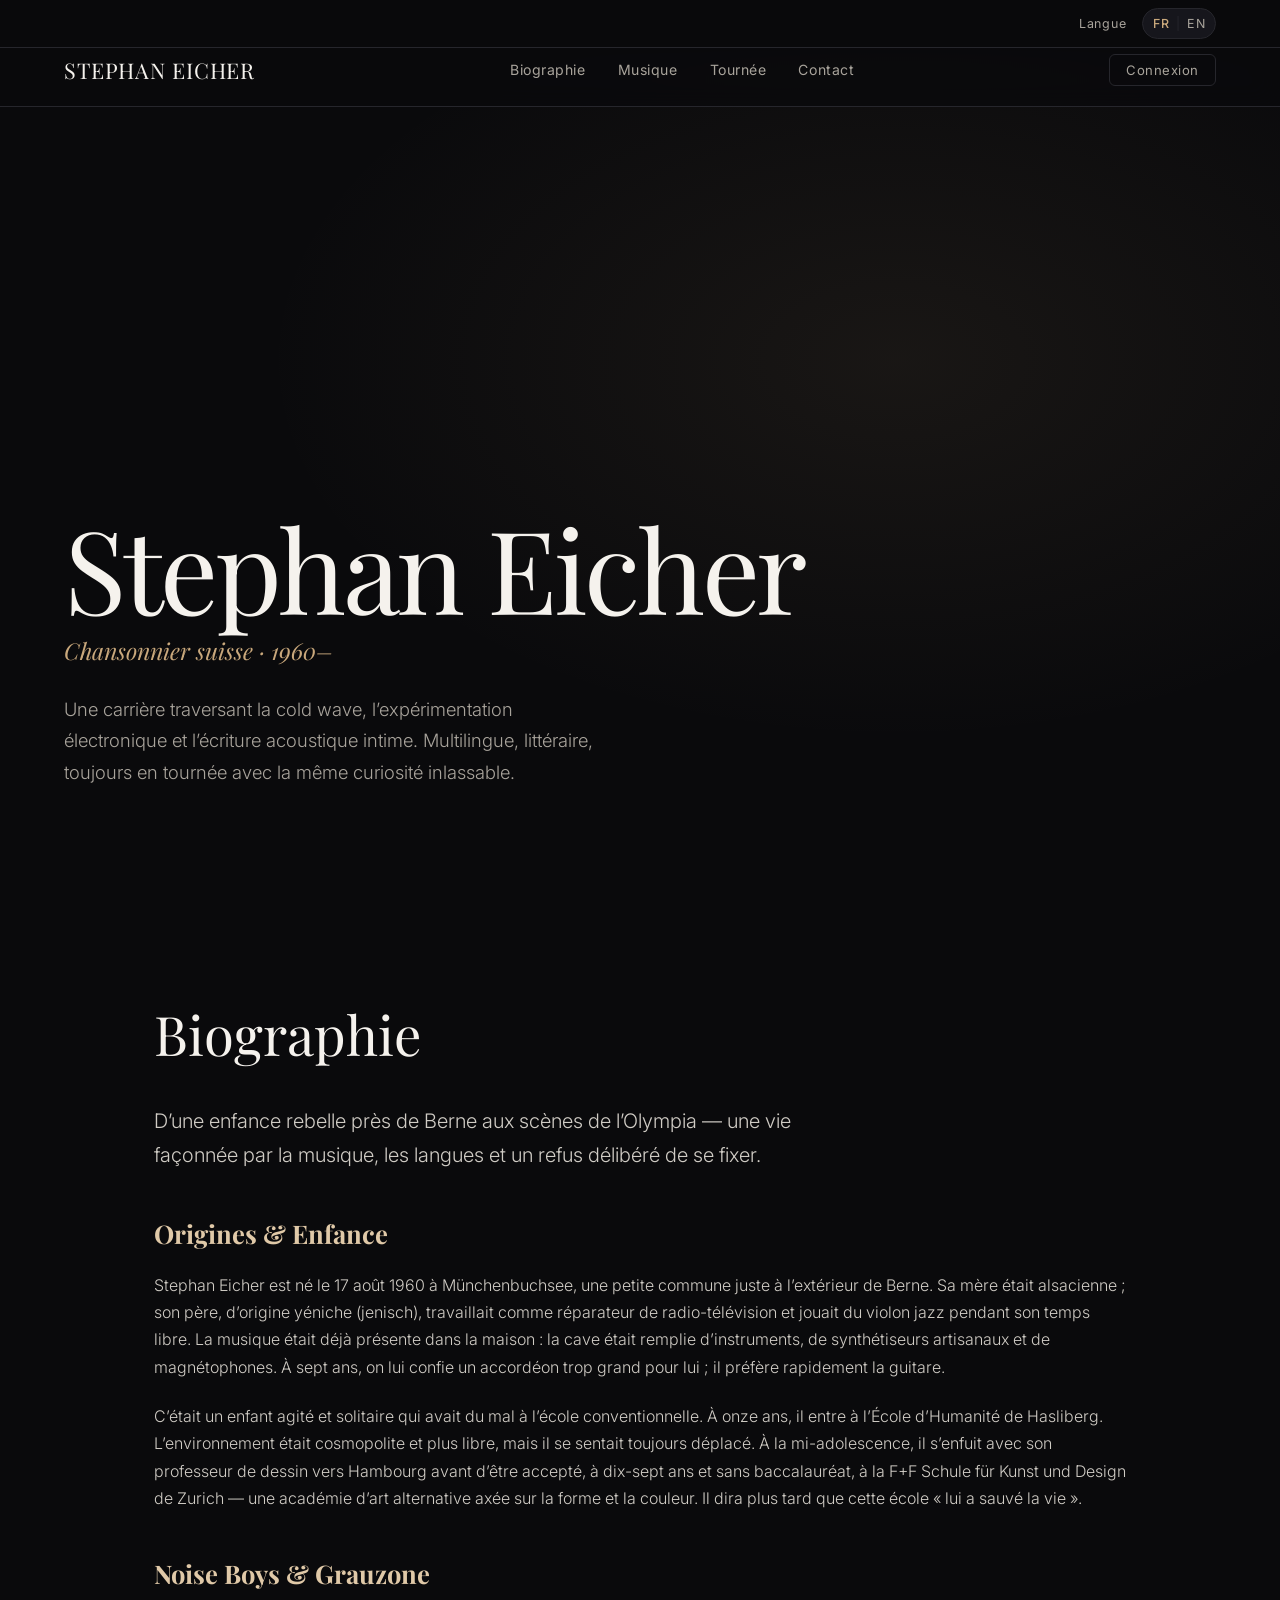
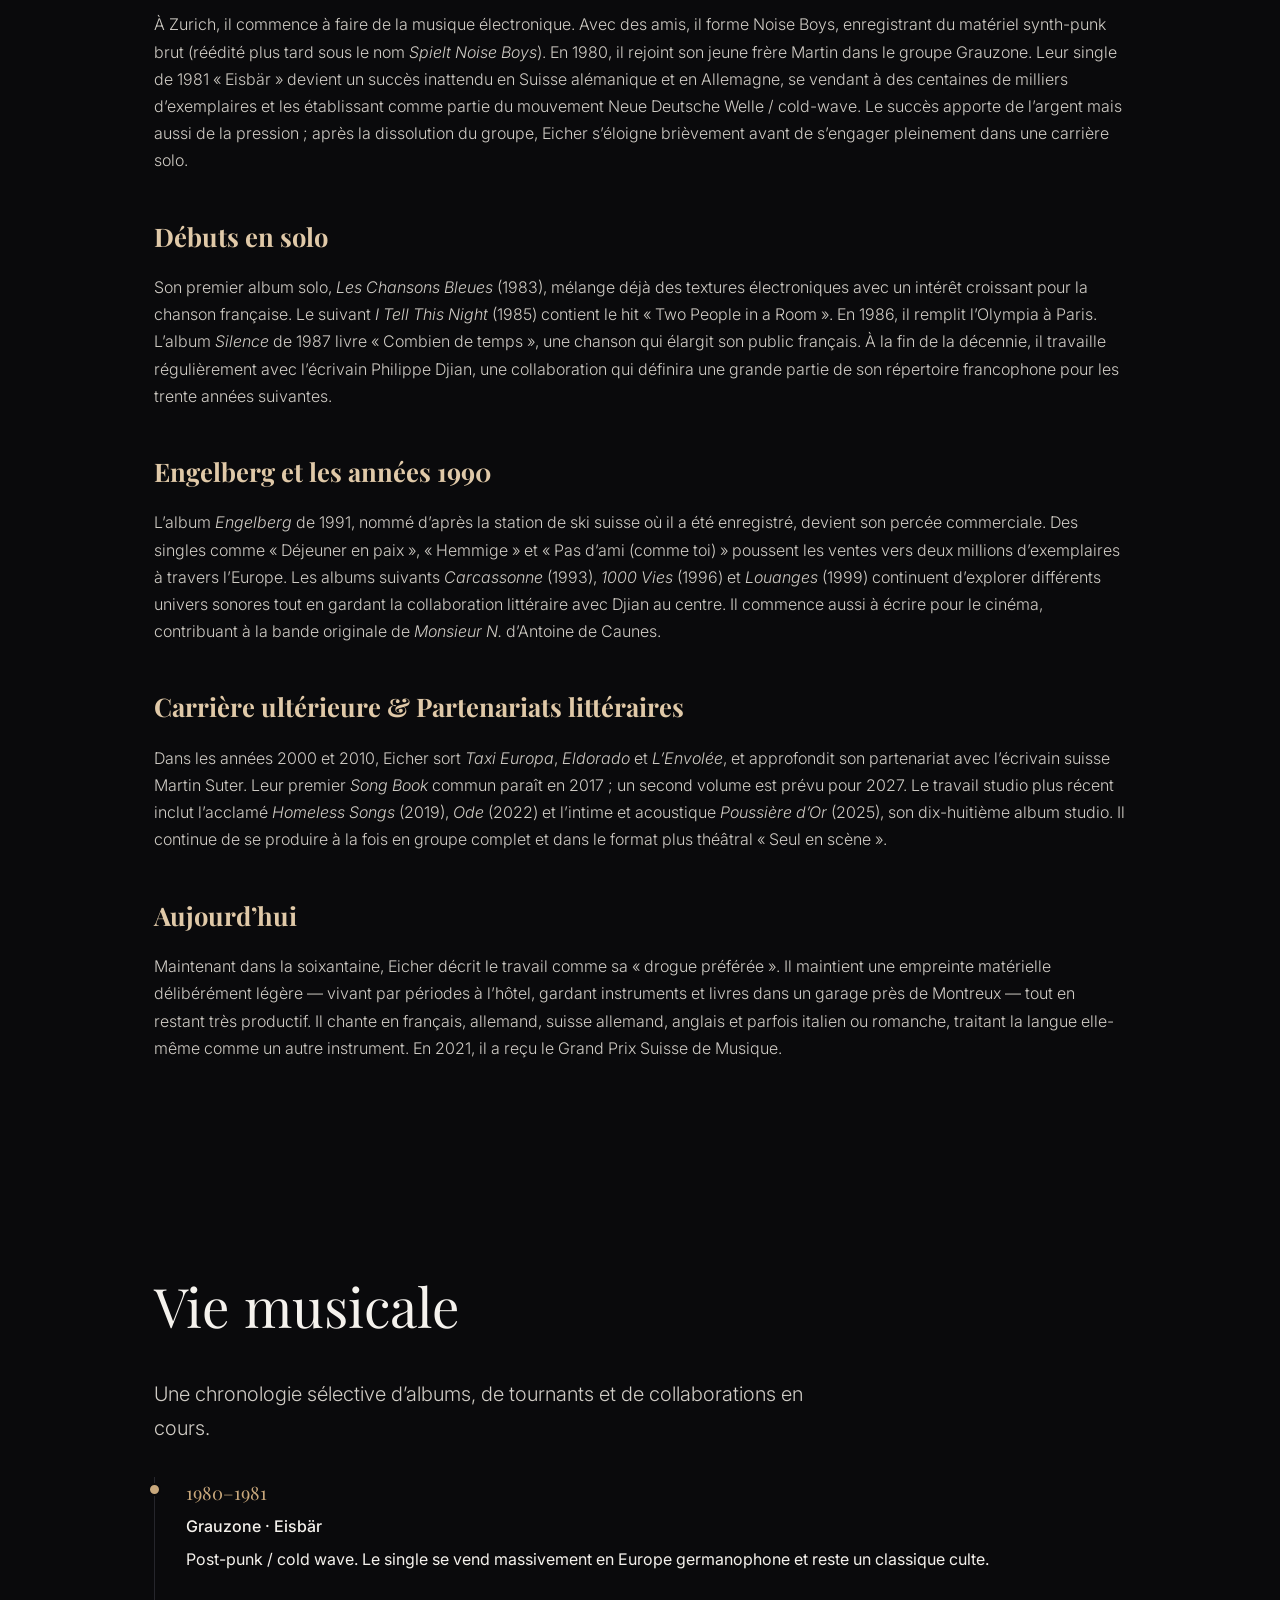
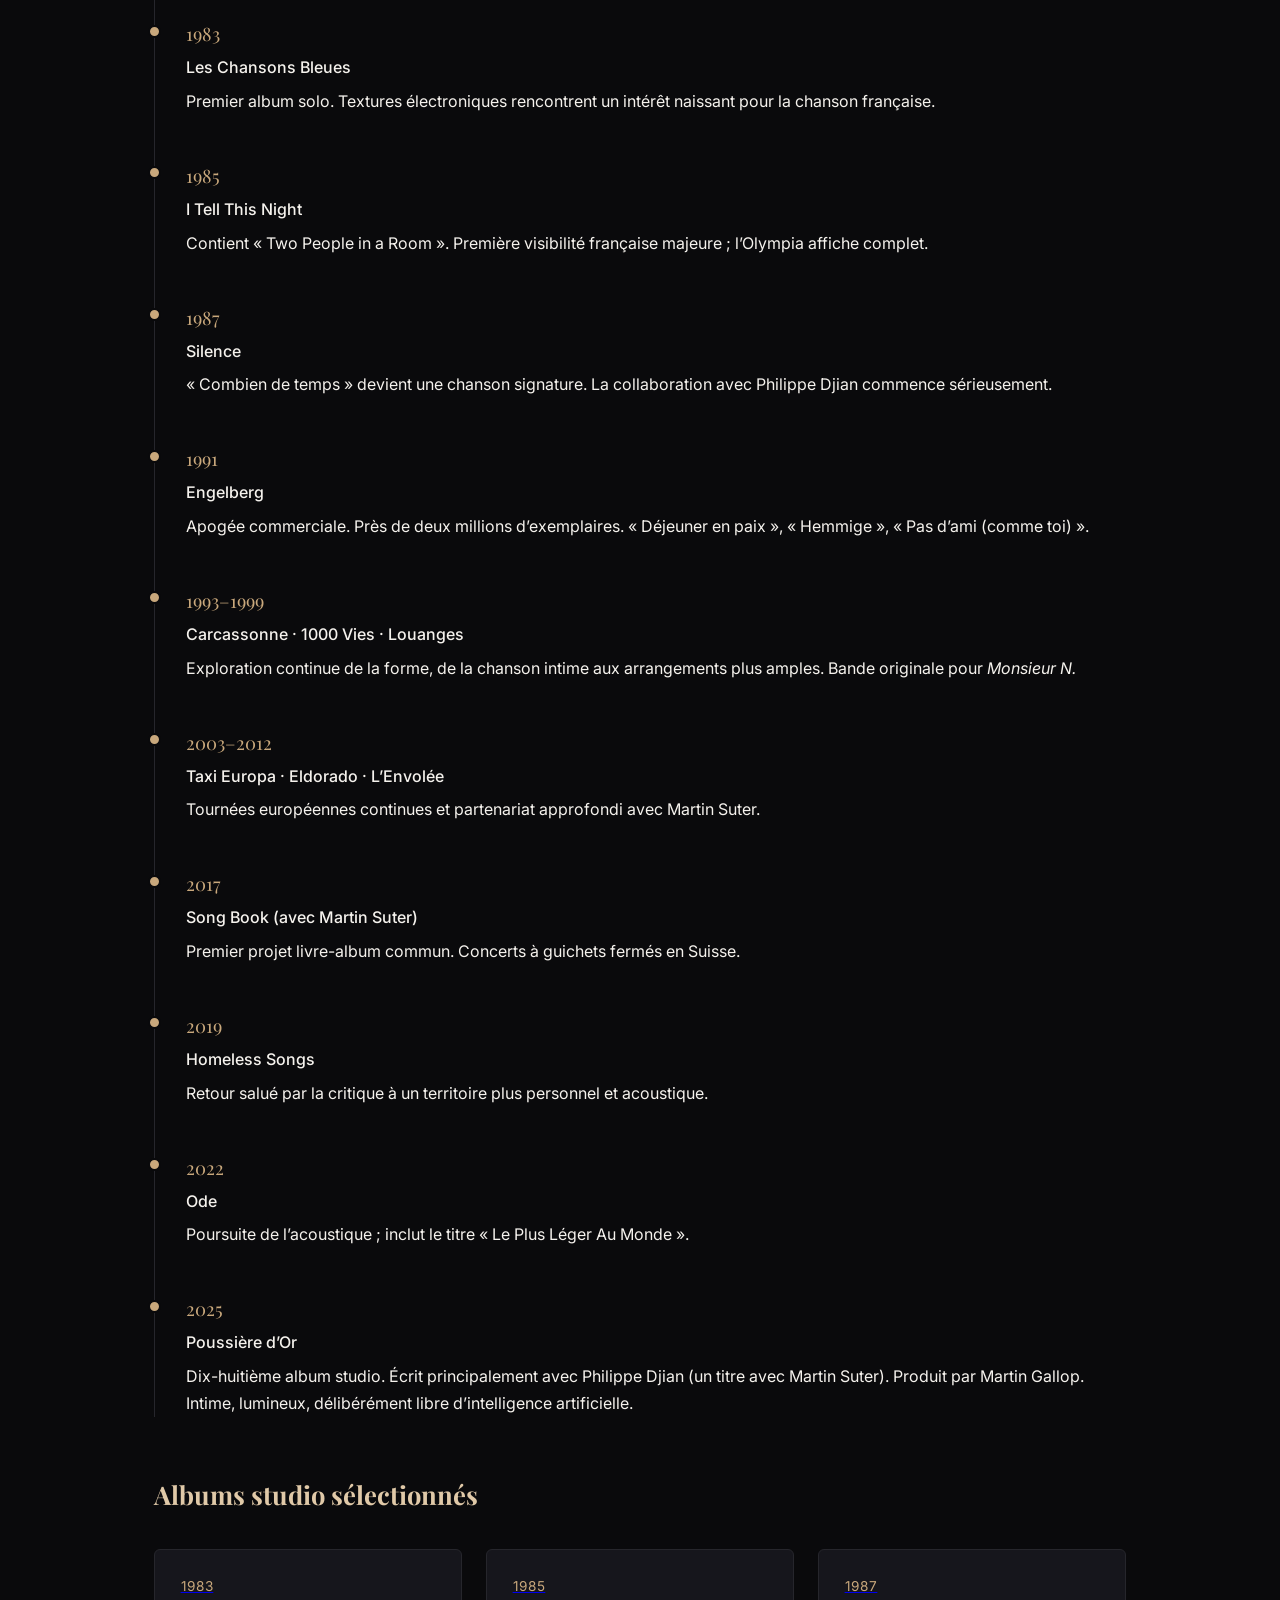
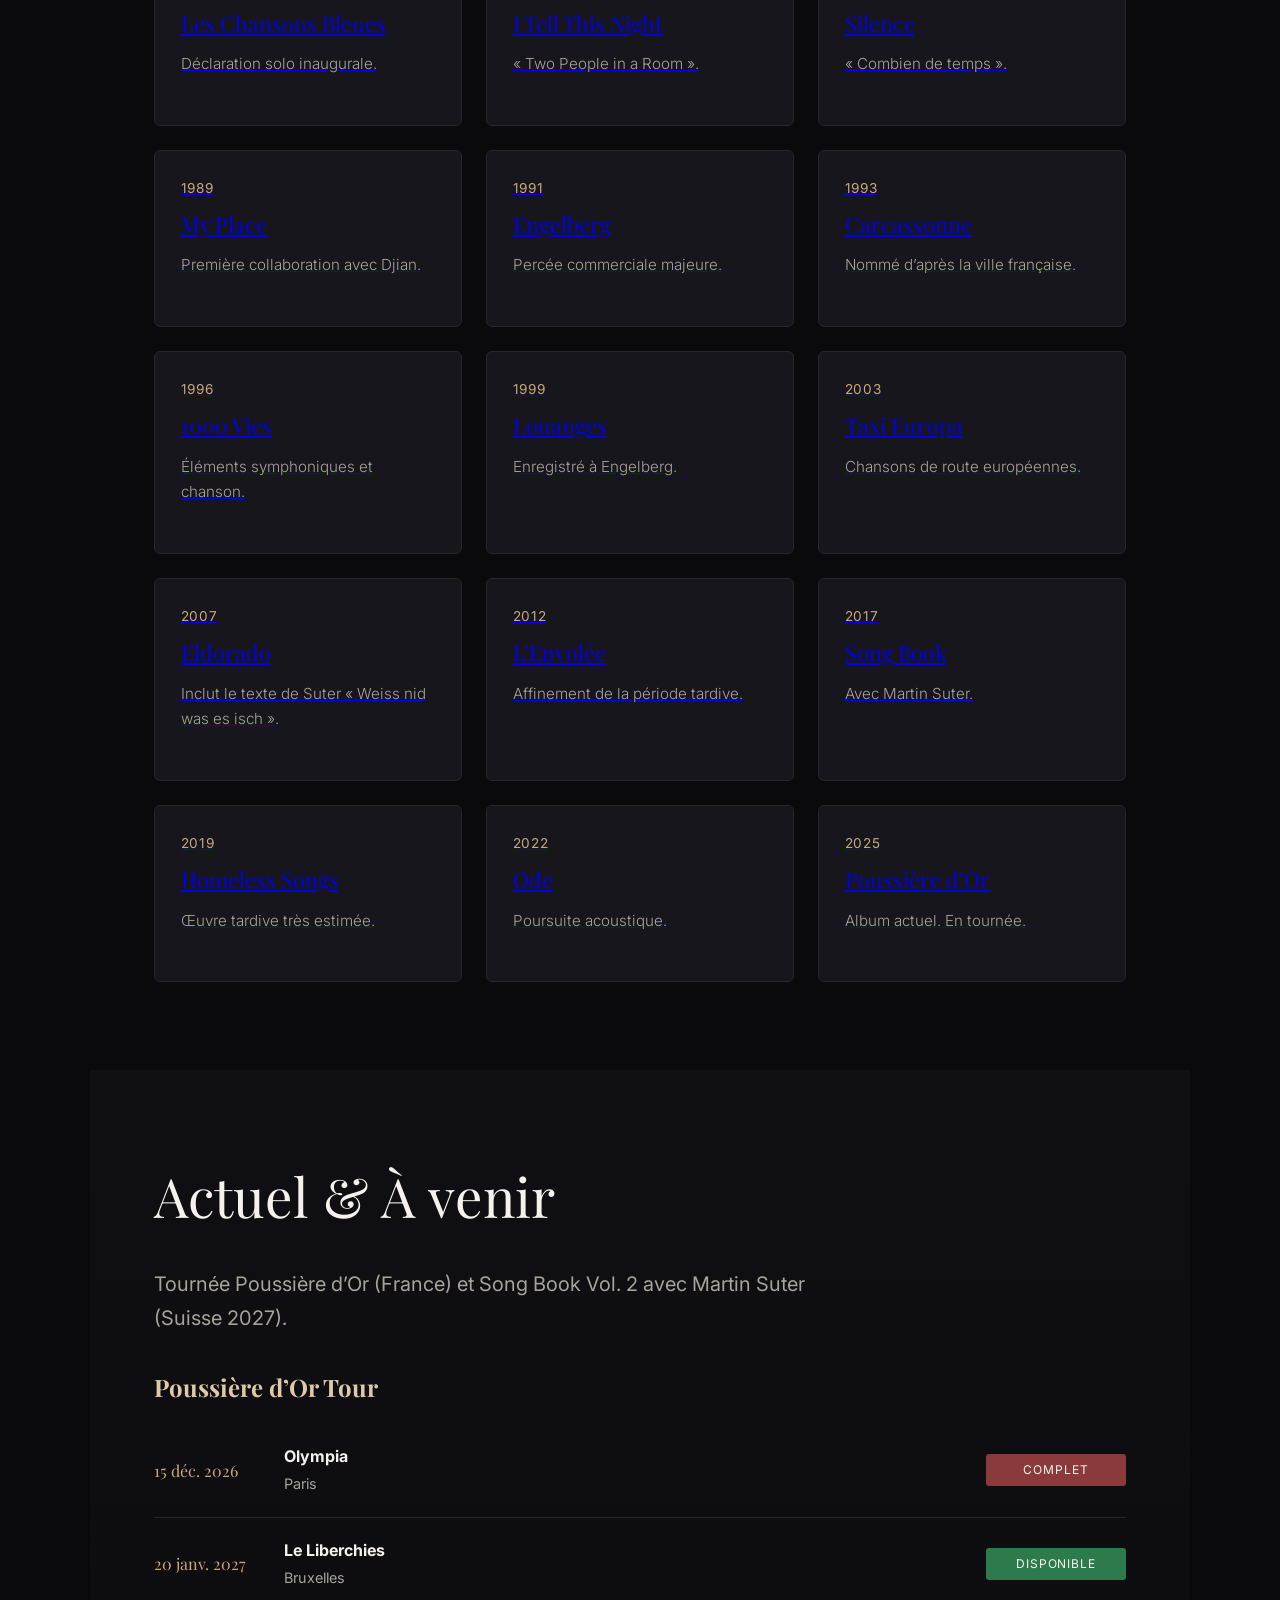
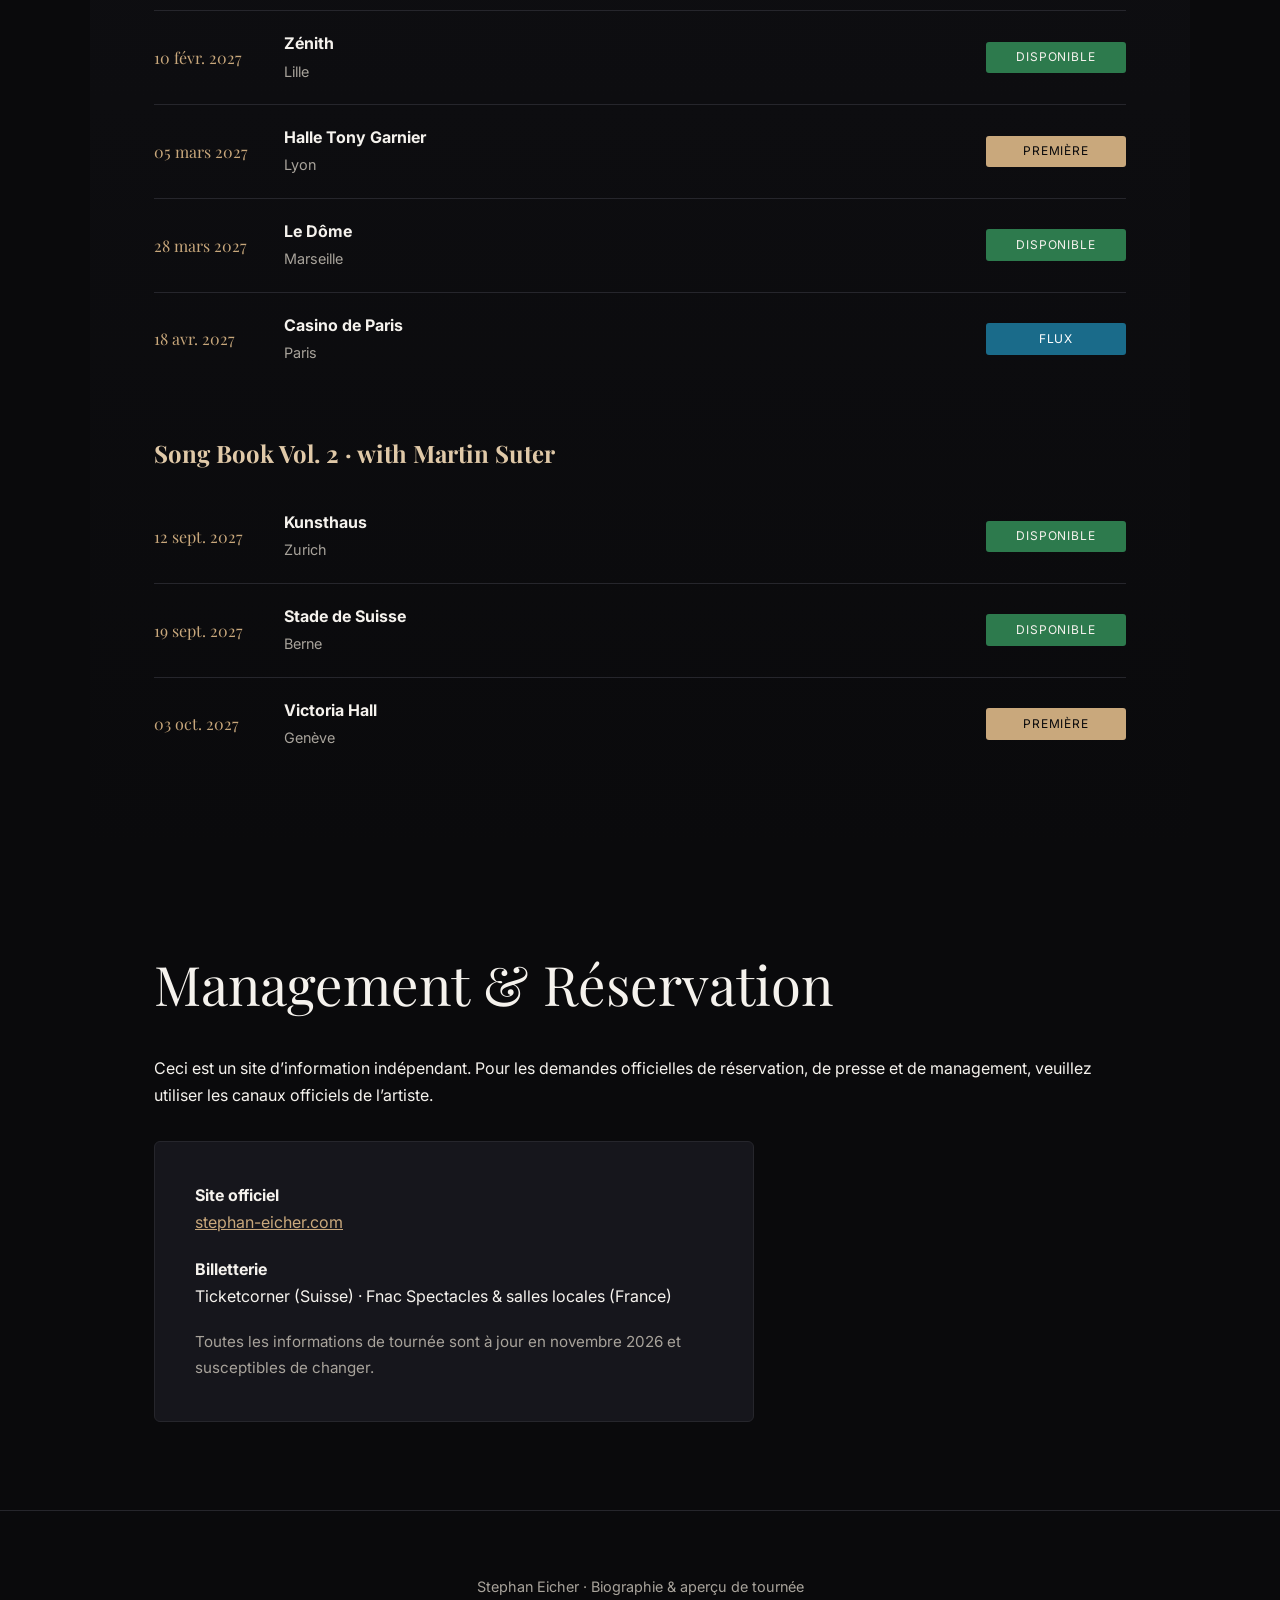
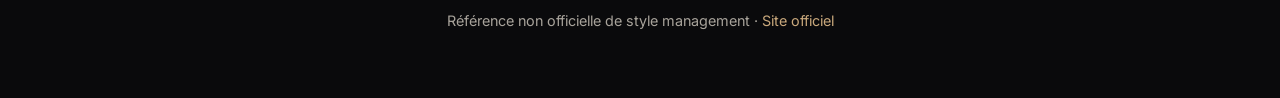
==== index.html @ 615cd65f "Update index.html" ====
<!DOCTYPE html>
<html lang="fr">
<head>
  <meta charset="UTF-8">
  <meta name="viewport" content="width=device-width, initial-scale=1.0">
  <title>Stephan Eicher — Management & Biographie</title>
  <link href="https://fonts.googleapis.com/css2?family=Playfair+Display:ital,wght@0,400;0,600;1,400&family=Inter:wght@300;400;500;600&display=swap" rel="stylesheet">
  <link rel="stylesheet" href="style.css">
</head>
<body>

<div class="lang-bar">
  <span>Langue</span>
  <div class="lang-toggle" id="langToggle" onclick="toggleLanguage()">
    <span class="active" id="langFR">FR</span>
    <span style="color:var(--line);">|</span>
    <span class="inactive" id="langEN">EN</span>
  </div>
</div>

<nav>
  <a href="#" class="logo">STEPHAN EICHER</a>
  <ul>
    <li><a href="#bio" data-fr="Biographie" data-en="Biography">Biographie</a></li>
    <li><a href="#music" data-fr="Musique" data-en="Music Life">Musique</a></li>
    <li><a href="#tour" data-fr="Tournée" data-en="Tour">Tournée</a></li>
    <li><a href="#contact" data-fr="Contact" data-en="Contact">Contact</a></li>
  </ul>
  <div class="nav-auth">
    <button onclick="openLogin()" id="loginBtn">Connexion</button>
  </div>
</nav>

<header class="hero">
  <div class="hero-content">
    <h1>Stephan Eicher</h1>
    <div class="tag" data-fr="Chansonnier suisse · 1960–" data-en="Swiss Chansonnier · 1960–">Chansonnier suisse · 1960–</div>
    <p data-fr="Une carrière traversant la cold wave, l’expérimentation électronique et l’écriture acoustique intime. Multilingue, littéraire, toujours en tournée avec la même curiosité inlassable." data-en="A career spanning cold wave, electronic experimentation and intimate acoustic songwriting. Multilingual, literary, and still touring with the same restless curiosity.">Une carrière traversant la cold wave, l’expérimentation électronique et l’écriture acoustique intime. Multilingue, littéraire, toujours en tournée avec la même curiosité inlassable.</p>
  </div>
</header>

<section id="bio" class="bio">
  <h2 data-fr="Biographie" data-en="Biography">Biographie</h2>
  <p class="lead" data-fr="D’une enfance rebelle près de Berne aux scènes de l’Olympia — une vie façonnée par la musique, les langues et un refus délibéré de se fixer." data-en="From a rebellious childhood near Bern to the stages of the Olympia and beyond — a life shaped by music, languages and a deliberate refusal to settle.">D’une enfance rebelle près de Berne aux scènes de l’Olympia — une vie façonnée par la musique, les langues et un refus délibéré de se fixer.</p>

  <h3 data-fr="Origines & Enfance" data-en="Origins & Childhood">Origines & Enfance</h3>
  <p data-fr="Stephan Eicher est né le 17 août 1960 à Münchenbuchsee, une petite commune juste à l’extérieur de Berne. Sa mère était alsacienne ; son père, d’origine yéniche (jenisch), travaillait comme réparateur de radio-télévision et jouait du violon jazz pendant son temps libre. La musique était déjà présente dans la maison : la cave était remplie d’instruments, de synthétiseurs artisanaux et de magnétophones. À sept ans, on lui confie un accordéon trop grand pour lui ; il préfère rapidement la guitare." data-en="Stephan Eicher was born on 17 August 1960 in Münchenbuchsee, a small municipality just outside Bern. His mother was Alsatian; his father, of Yeniche (Jenisch) origin, worked as a radio-television repairman and played jazz violin in his spare time. Music was already present in the household: the cellar of the family home was filled with instruments, homemade synthesizers and tape machines. At age seven he was handed an accordion that was too large for him; he quickly preferred the guitar.">Stephan Eicher est né le 17 août 1960 à Münchenbuchsee, une petite commune juste à l’extérieur de Berne. Sa mère était alsacienne ; son père, d’origine yéniche (jenisch), travaillait comme réparateur de radio-télévision et jouait du violon jazz pendant son temps libre. La musique était déjà présente dans la maison : la cave était remplie d’instruments, de synthétiseurs artisanaux et de magnétophones. À sept ans, on lui confie un accordéon trop grand pour lui ; il préfère rapidement la guitare.</p>
  <p data-fr="C’était un enfant agité et solitaire qui avait du mal à l’école conventionnelle. À onze ans, il entre à l’École d’Humanité de Hasliberg. L’environnement était cosmopolite et plus libre, mais il se sentait toujours déplacé. À la mi-adolescence, il s’enfuit avec son professeur de dessin vers Hambourg avant d’être accepté, à dix-sept ans et sans baccalauréat, à la F+F Schule für Kunst und Design de Zurich — une académie d’art alternative axée sur la forme et la couleur. Il dira plus tard que cette école « lui a sauvé la vie »." data-en="He was a restless, solitary child who struggled in conventional school. At eleven he entered the progressive École d’Humanité boarding school in Hasliberg. The environment was cosmopolitan and freer, but he still felt out of place. In his mid-teens he ran away with his drawing teacher toward Hamburg before being accepted, at seventeen and without a baccalaureate, into the F+F Schule für Kunst und Design in Zurich — an alternative art academy focused on form and colour. He later said the school “saved my life.”">C’était un enfant agité et solitaire qui avait du mal à l’école conventionnelle. À onze ans, il entre à l’École d’Humanité de Hasliberg. L’environnement était cosmopolite et plus libre, mais il se sentait toujours déplacé. À la mi-adolescence, il s’enfuit avec son professeur de dessin vers Hambourg avant d’être accepté, à dix-sept ans et sans baccalauréat, à la F+F Schule für Kunst und Design de Zurich — une académie d’art alternative axée sur la forme et la couleur. Il dira plus tard que cette école « lui a sauvé la vie ».</p>

  <h3 data-fr="Noise Boys & Grauzone" data-en="Noise Boys & Grauzone">Noise Boys & Grauzone</h3>
  <p data-fr="À Zurich, il commence à faire de la musique électronique. Avec des amis, il forme Noise Boys, enregistrant du matériel synth-punk brut (réédité plus tard sous le nom <em>Spielt Noise Boys</em>). En 1980, il rejoint son jeune frère Martin dans le groupe Grauzone. Leur single de 1981 « Eisbär » devient un succès inattendu en Suisse alémanique et en Allemagne, se vendant à des centaines de milliers d’exemplaires et les établissant comme partie du mouvement Neue Deutsche Welle / cold-wave. Le succès apporte de l’argent mais aussi de la pression ; après la dissolution du groupe, Eicher s’éloigne brièvement avant de s’engager pleinement dans une carrière solo." data-en="In Zurich he began making electronic music. With friends he formed Noise Boys, recording raw synth-punk material (later reissued as <em>Spielt Noise Boys</em>). In 1980 he joined his younger brother Martin in the band Grauzone. Their 1981 single “Eisbär” became an unexpected hit across German-speaking Switzerland and Germany, selling hundreds of thousands of copies and establishing them as part of the Neue Deutsche Welle / cold-wave moment. The success brought money but also pressure; after the band dissolved, Eicher stepped away briefly before committing fully to a solo path.">À Zurich, il commence à faire de la musique électronique. Avec des amis, il forme Noise Boys, enregistrant du matériel synth-punk brut (réédité plus tard sous le nom <em>Spielt Noise Boys</em>). En 1980, il rejoint son jeune frère Martin dans le groupe Grauzone. Leur single de 1981 « Eisbär » devient un succès inattendu en Suisse alémanique et en Allemagne, se vendant à des centaines de milliers d’exemplaires et les établissant comme partie du mouvement Neue Deutsche Welle / cold-wave. Le succès apporte de l’argent mais aussi de la pression ; après la dissolution du groupe, Eicher s’éloigne brièvement avant de s’engager pleinement dans une carrière solo.</p>

  <h3 data-fr="Débuts en solo" data-en="Solo Beginnings">Débuts en solo</h3>
  <p data-fr="Son premier album solo, <em>Les Chansons Bleues</em> (1983), mélange déjà des textures électroniques avec un intérêt croissant pour la chanson française. Le suivant <em>I Tell This Night</em> (1985) contient le hit « Two People in a Room ». En 1986, il remplit l’Olympia à Paris. L’album <em>Silence</em> de 1987 livre « Combien de temps », une chanson qui élargit son public français. À la fin de la décennie, il travaille régulièrement avec l’écrivain Philippe Djian, une collaboration qui définira une grande partie de son répertoire francophone pour les trente années suivantes." data-en="His first solo album, <em>Les Chansons Bleues</em> (1983), already mixed electronic textures with a growing interest in French song. The follow-up <em>I Tell This Night</em> (1985) contained the hit “Two People in a Room.” In 1986 he sold out the Olympia in Paris. The 1987 album <em>Silence</em> delivered “Combien de temps,” a song that widened his French audience. By the end of the decade he was working regularly with the writer Philippe Djian, a collaboration that would define much of his French-language repertoire for the next thirty years.">Son premier album solo, <em>Les Chansons Bleues</em> (1983), mélange déjà des textures électroniques avec un intérêt croissant pour la chanson française. Le suivant <em>I Tell This Night</em> (1985) contient le hit « Two People in a Room ». En 1986, il remplit l’Olympia à Paris. L’album <em>Silence</em> de 1987 livre « Combien de temps », une chanson qui élargit son public français. À la fin de la décennie, il travaille régulièrement avec l’écrivain Philippe Djian, une collaboration qui définira une grande partie de son répertoire francophone pour les trente années suivantes.</p>

  <h3 data-fr="Engelberg et les années 1990" data-en="Engelberg and the 1990s">Engelberg et les années 1990</h3>
  <p data-fr="L’album <em>Engelberg</em> de 1991, nommé d’après la station de ski suisse où il a été enregistré, devient son percée commerciale. Des singles comme « Déjeuner en paix », « Hemmige » et « Pas d’ami (comme toi) » poussent les ventes vers deux millions d’exemplaires à travers l’Europe. Les albums suivants <em>Carcassonne</em> (1993), <em>1000 Vies</em> (1996) et <em>Louanges</em> (1999) continuent d’explorer différents univers sonores tout en gardant la collaboration littéraire avec Djian au centre. Il commence aussi à écrire pour le cinéma, contribuant à la bande originale de <em>Monsieur N.</em> d’Antoine de Caunes." data-en="The 1991 album <em>Engelberg</em>, named after the Swiss ski resort where it was recorded, became his commercial breakthrough. Singles such as “Déjeuner en paix,” “Hemmige” and “Pas d’ami (comme toi)” pushed sales toward two million copies across Europe. Subsequent albums <em>Carcassonne</em> (1993), <em>1000 Vies</em> (1996) and <em>Louanges</em> (1999) continued to explore different sonic worlds while keeping the literary collaboration with Djian at the centre. He also began writing for film, contributing the score for Antoine de Caunes’ <em>Monsieur N.</em>">L’album <em>Engelberg</em> de 1991, nommé d’après la station de ski suisse où il a été enregistré, devient son percée commerciale. Des singles comme « Déjeuner en paix », « Hemmige » et « Pas d’ami (comme toi) » poussent les ventes vers deux millions d’exemplaires à travers l’Europe. Les albums suivants <em>Carcassonne</em> (1993), <em>1000 Vies</em> (1996) et <em>Louanges</em> (1999) continuent d’explorer différents univers sonores tout en gardant la collaboration littéraire avec Djian au centre. Il commence aussi à écrire pour le cinéma, contribuant à la bande originale de <em>Monsieur N.</em> d’Antoine de Caunes.</p>

  <h3 data-fr="Carrière ultérieure & Partenariats littéraires" data-en="Later Career & Literary Partnerships">Carrière ultérieure & Partenariats littéraires</h3>
  <p data-fr="Dans les années 2000 et 2010, Eicher sort <em>Taxi Europa</em>, <em>Eldorado</em> et <em>L’Envolée</em>, et approfondit son partenariat avec l’écrivain suisse Martin Suter. Leur premier <em>Song Book</em> commun paraît en 2017 ; un second volume est prévu pour 2027. Le travail studio plus récent inclut l’acclamé <em>Homeless Songs</em> (2019), <em>Ode</em> (2022) et l’intime et acoustique <em>Poussière d’Or</em> (2025), son dix-huitième album studio. Il continue de se produire à la fois en groupe complet et dans le format plus théâtral « Seul en scène »." data-en="In the 2000s and 2010s Eicher released <em>Taxi Europa</em>, <em>Eldorado</em> and <em>L’Envolée</em>, and deepened his partnership with the Swiss writer Martin Suter. Their first joint <em>Song Book</em> appeared in 2017; a second volume is scheduled for 2027. More recent studio work includes the acclaimed <em>Homeless Songs</em> (2019), <em>Ode</em> (2022) and the intimate, acoustic <em>Poussière d’Or</em> (2025), his eighteenth studio album. He continues to perform both full-band shows and the more theatrical “Seul en scène” format.">Dans les années 2000 et 2010, Eicher sort <em>Taxi Europa</em>, <em>Eldorado</em> et <em>L’Envolée</em>, et approfondit son partenariat avec l’écrivain suisse Martin Suter. Leur premier <em>Song Book</em> commun paraît en 2017 ; un second volume est prévu pour 2027. Le travail studio plus récent inclut l’acclamé <em>Homeless Songs</em> (2019), <em>Ode</em> (2022) et l’intime et acoustique <em>Poussière d’Or</em> (2025), son dix-huitième album studio. Il continue de se produire à la fois en groupe complet et dans le format plus théâtral « Seul en scène ».</p>

  <h3 data-fr="Aujourd’hui" data-en="Today">Aujourd’hui</h3>
  <p data-fr="Maintenant dans la soixantaine, Eicher décrit le travail comme sa « drogue préférée ». Il maintient une empreinte matérielle délibérément légère — vivant par périodes à l’hôtel, gardant instruments et livres dans un garage près de Montreux — tout en restant très productif. Il chante en français, allemand, suisse allemand, anglais et parfois italien ou romanche, traitant la langue elle-même comme un autre instrument. En 2021, il a reçu le Grand Prix Suisse de Musique." data-en="Now in his mid-sixties, Eicher describes work as his “favourite drug.” He maintains a deliberately light material footprint — living for periods in hotels, keeping instruments and books in a garage near Montreux — while remaining highly productive. He sings in French, German, Swiss German, English and occasionally Italian or Romansh, treating language itself as another instrument. In 2021 he received the Swiss Grand Prix Musik.">Maintenant dans la soixantaine, Eicher décrit le travail comme sa « drogue préférée ». Il maintient une empreinte matérielle délibérément légère — vivant par périodes à l’hôtel, gardant instruments et livres dans un garage près de Montreux — tout en restant très productif. Il chante en français, allemand, suisse allemand, anglais et parfois italien ou romanche, traitant la langue elle-même comme un autre instrument. En 2021, il a reçu le Grand Prix Suisse de Musique.</p>
</section>

<section id="music" class="music">
  <h2 data-fr="Vie musicale" data-en="Musical Life">Vie musicale</h2>
  <p class="lead" data-fr="Une chronologie sélective d’albums, de tournants et de collaborations en cours." data-en="A selective chronology of albums, turning points and ongoing collaborations.">Une chronologie sélective d’albums, de tournants et de collaborations en cours.</p>

  <div class="timeline">
    <div class="timeline-item"><div class="year">1980–1981</div><strong>Grauzone · Eisbär</strong><span data-fr="Post-punk / cold wave. Le single se vend massivement en Europe germanophone et reste un classique culte." data-en="Post-punk / cold wave. The single sells massively in German-speaking Europe and remains a cult classic.">Post-punk / cold wave. Le single se vend massivement en Europe germanophone et reste un classique culte.</span></div>
    <div class="timeline-item"><div class="year">1983</div><strong>Les Chansons Bleues</strong><span data-fr="Premier album solo. Textures électroniques rencontrent un intérêt naissant pour la chanson française." data-en="First solo album. Electronic textures meet an emerging interest in French chanson.">Premier album solo. Textures électroniques rencontrent un intérêt naissant pour la chanson française.</span></div>
    <div class="timeline-item"><div class="year">1985</div><strong>I Tell This Night</strong><span data-fr="Contient « Two People in a Room ». Première visibilité française majeure ; l’Olympia affiche complet." data-en="Contains “Two People in a Room.” First major French visibility; Olympia sell-out follows.">Contient « Two People in a Room ». Première visibilité française majeure ; l’Olympia affiche complet.</span></div>
    <div class="timeline-item"><div class="year">1987</div><strong>Silence</strong><span data-fr="« Combien de temps » devient une chanson signature. La collaboration avec Philippe Djian commence sérieusement." data-en="“Combien de temps” becomes a signature song. Collaboration with Philippe Djian begins in earnest.">« Combien de temps » devient une chanson signature. La collaboration avec Philippe Djian commence sérieusement.</span></div>
    <div class="timeline-item"><div class="year">1991</div><strong>Engelberg</strong><span data-fr="Apogée commerciale. Près de deux millions d’exemplaires. « Déjeuner en paix », « Hemmige », « Pas d’ami (comme toi) »." data-en="Commercial peak. Nearly two million copies. “Déjeuner en paix,” “Hemmige,” “Pas d’ami (comme toi).”">Apogée commerciale. Près de deux millions d’exemplaires. « Déjeuner en paix », « Hemmige », « Pas d’ami (comme toi) ».</span></div>
    <div class="timeline-item"><div class="year">1993–1999</div><strong>Carcassonne · 1000 Vies · Louanges</strong><span data-fr="Exploration continue de la forme, de la chanson intime aux arrangements plus amples. Bande originale pour <em>Monsieur N.</em>" data-en="Continued exploration of form, from intimate song to larger arrangements. Film score for <em>Monsieur N.</em>">Exploration continue de la forme, de la chanson intime aux arrangements plus amples. Bande originale pour <em>Monsieur N.</em></span></div>
    <div class="timeline-item"><div class="year">2003–2012</div><strong>Taxi Europa · Eldorado · L’Envolée</strong><span data-fr="Tournées européennes continues et partenariat approfondi avec Martin Suter." data-en="Further European touring and the deepening partnership with Martin Suter.">Tournées européennes continues et partenariat approfondi avec Martin Suter.</span></div>
    <div class="timeline-item"><div class="year">2017</div><strong>Song Book (avec Martin Suter)</strong><span data-fr="Premier projet livre-album commun. Concerts à guichets fermés en Suisse." data-en="First joint book-and-album project. Sold-out concerts in Switzerland.">Premier projet livre-album commun. Concerts à guichets fermés en Suisse.</span></div>
    <div class="timeline-item"><div class="year">2019</div><strong>Homeless Songs</strong><span data-fr="Retour salué par la critique à un territoire plus personnel et acoustique." data-en="Critically praised return to more personal, acoustic territory.">Retour salué par la critique à un territoire plus personnel et acoustique.</span></div>
    <div class="timeline-item"><div class="year">2022</div><strong>Ode</strong><span data-fr="Poursuite de l’acoustique ; inclut le titre « Le Plus Léger Au Monde »." data-en="Continued acoustic focus; includes the track “Le Plus Léger Au Monde.”">Poursuite de l’acoustique ; inclut le titre « Le Plus Léger Au Monde ».</span></div>
    <div class="timeline-item"><div class="year">2025</div><strong>Poussière d’Or</strong><span data-fr="Dix-huitième album studio. Écrit principalement avec Philippe Djian (un titre avec Martin Suter). Produit par Martin Gallop. Intime, lumineux, délibérément libre d’intelligence artificielle." data-en="Eighteenth studio album. Written primarily with Philippe Djian (one track with Martin Suter). Produced by Martin Gallop. Intimate, luminous, deliberately free of artificial intelligence.">Dix-huitième album studio. Écrit principalement avec Philippe Djian (un titre avec Martin Suter). Produit par Martin Gallop. Intime, lumineux, délibérément libre d’intelligence artificielle.</span></div>
  </div>

  <h3 style="margin-top:3.5rem;" data-fr="Albums studio sélectionnés" data-en="Selected Studio Albums">Albums studio sélectionnés</h3>
  
  <div class="album-grid">
    <a href="https://www.youtube.com/watch?v=1a2b3c4d5e6" target="_blank" rel="noopener" class="album-card">
      <div class="year">1983</div><h4>Les Chansons Bleues</h4><p data-fr="Déclaration solo inaugurale." data-en="Debut solo statement.">Déclaration solo inaugurale.</p>
    </a>
    <a href="https://www.youtube.com/watch?v=Y7S1q-J27Q4" target="_blank" rel="noopener" class="album-card">
      <div class="year">1985</div><h4>I Tell This Night</h4><p data-fr="« Two People in a Room »." data-en="“Two People in a Room.”">« Two People in a Room ».</p>
    </a>
    <a href="https://www.youtube.com/watch?v=7Xf-L8bGqK8" target="_blank" rel="noopener" class="album-card">
      <div class="year">1987</div><h4>Silence</h4><p data-fr="« Combien de temps »." data-en="“Combien de temps.”">« Combien de temps ».</p>
    </a>
    <a href="https://www.youtube.com/watch?v=Hk2f3r0K1zM" target="_blank" rel="noopener" class="album-card">
      <div class="year">1989</div><h4>My Place</h4><p data-fr="Première collaboration avec Djian." data-en="Early Djian collaboration.">Première collaboration avec Djian.</p>
    </a>
    <a href="https://www.youtube.com/watch?v=K4kL9mN2pQ0" target="_blank" rel="noopener" class="album-card">
      <div class="year">1991</div><h4>Engelberg</h4><p data-fr="Percée commerciale majeure." data-en="Major commercial breakthrough.">Percée commerciale majeure.</p>
    </a>
    <a href="https://www.youtube.com/watch?v=8P2rR4sQ1L8" target="_blank" rel="noopener" class="album-card">
      <div class="year">1993</div><h4>Carcassonne</h4><p data-fr="Nommé d’après la ville française." data-en="Named for the French city.">Nommé d’après la ville française.</p>
    </a>
    <a href="https://www.youtube.com/watch?v=5L2kM8nQ4R1" target="_blank" rel="noopener" class="album-card">
      <div class="year">1996</div><h4>1000 Vies</h4><p data-fr="Éléments symphoniques et chanson." data-en="Symphonic and chanson elements.">Éléments symphoniques et chanson.</p>
    </a>
    <a href="https://www.youtube.com/watch?v=1J4kL2mN8Q0" target="_blank" rel="noopener" class="album-card">
      <div class="year">1999</div><h4>Louanges</h4><p data-fr="Enregistré à Engelberg." data-en="Recorded in Engelberg.">Enregistré à Engelberg.</p>
    </a>
    <a href="https://www.youtube.com/watch?v=2R4sT6uV8w0" target="_blank" rel="noopener" class="album-card">
      <div class="year">2003</div><h4>Taxi Europa</h4><p data-fr="Chansons de route européennes." data-en="European road songs.">Chansons de route européennes.</p>
    </a>
    <a href="https://www.youtube.com/watch?v=9X2kL4mN6Q8" target="_blank" rel="noopener" class="album-card">
      <div class="year">2007</div><h4>Eldorado</h4><p data-fr="Inclut le texte de Suter « Weiss nid was es isch »." data-en="Includes Suter lyric “Weiss nid was es isch.”">Inclut le texte de Suter « Weiss nid was es isch ».</p>
    </a>
    <a href="https://www.youtube.com/watch?v=3J5kM7nP9Q1" target="_blank" rel="noopener" class="album-card">
      <div class="year">2012</div><h4>L’Envolée</h4><p data-fr="Affinement de la période tardive." data-en="Later-period refinement.">Affinement de la période tardive.</p>
    </a>
    <a href="https://www.youtube.com/watch?v=4K6lN8oQ0R2" target="_blank" rel="noopener" class="album-card">
      <div class="year">2017</div><h4>Song Book</h4><p data-fr="Avec Martin Suter." data-en="With Martin Suter.">Avec Martin Suter.</p>
    </a>
    <a href="https://www.youtube.com/watch?v=5L7mO9pR1S3" target="_blank" rel="noopener" class="album-card">
      <div class="year">2019</div><h4>Homeless Songs</h4><p data-fr="Œuvre tardive très estimée." data-en="Highly regarded late work.">Œuvre tardive très estimée.</p>
    </a>
    <a href="https://www.youtube.com/watch?v=6M8nP0qS2T4" target="_blank" rel="noopener" class="album-card">
      <div class="year">2022</div><h4>Ode</h4><p data-fr="Poursuite acoustique." data-en="Acoustic continuation.">Poursuite acoustique.</p>
    </a>
    <a href="https://www.youtube.com/@StephanEicherOfficial" target="_blank" rel="noopener" class="album-card">
      <div class="year">2025</div><h4>Poussière d’Or</h4><p data-fr="Album actuel. En tournée." data-en="Current album. On tour.">Album actuel. En tournée.</p>
    </a>
  </div>
</section>

<section id="tour" class="tour-section">
  <h2 data-fr="Actuel & À venir" data-en="Current & Upcoming">Actuel & À venir</h2>
  <p class="lead" style="color:var(--muted);" data-fr="Tournée Poussière d’Or (France) et Song Book Vol. 2 avec Martin Suter (Suisse 2027)." data-en="Poussière d’Or Tour (France) and Song Book Vol. 2 with Martin Suter (Switzerland 2027).">Tournée Poussière d’Or (France) et Song Book Vol. 2 avec Martin Suter (Suisse 2027).</p>

  <h3 style="font-family:'Playfair Display',serif; font-size:1.5rem; margin:2rem 0 1rem; color:var(--gold-soft);">Poussière d’Or Tour</h3>
  <div id="tourDatesFR"></div>

  <h3 style="font-family:'Playfair Display',serif; font-size:1.5rem; margin:3rem 0 1rem; color:var(--gold-soft);">Song Book Vol. 2 · with Martin Suter</h3>
  <div id="songbookDates"></div>
</section>

<section id="contact">
  <h2 data-fr="Management & Réservation" data-en="Management & Booking">Management & Réservation</h2>
  <p data-fr="Ceci est un site d’information indépendant. Pour les demandes officielles de réservation, de presse et de management, veuillez utiliser les canaux officiels de l’artiste." data-en="This is an independent informational site. For official booking, press and management inquiries please use the artist’s official channels.">Ceci est un site d’information indépendant. Pour les demandes officielles de réservation, de presse et de management, veuillez utiliser les canaux officiels de l’artiste.</p>
  <div class="contact-box">
    <p><strong>Site officiel</strong><br><a href="https://www.stephan-eicher.com" style="color:var(--gold);">stephan-eicher.com</a></p>
    <p style="margin-top:1.2rem;"><strong>Billetterie</strong><br>Ticketcorner (Suisse) · Fnac Spectacles & salles locales (France)</p>
    <p style="margin-top:1.2rem; color:var(--muted); font-size:0.95rem;" data-fr="Toutes les informations de tournée sont à jour en novembre 2026 et susceptibles de changer." data-en="All tour information current as of November 2026 and subject to change.">Toutes les informations de tournée sont à jour en novembre 2026 et susceptibles de changer.</p>
  </div>
</section>

<footer>
  <p>Stephan Eicher · <span data-fr="Biographie & aperçu de tournée" data-en="Artist biography & tour overview">Biographie & aperçu de tournée</span></p>
  <p style="margin-top:0.6rem;"><span data-fr="Référence non officielle de style management" data-en="Unofficial management-style reference">Référence non officielle de style management</span> · <a href="https://www.stephan-eicher.com">Site officiel</a></p>
</footer>

<!-- ========== MODALS ========== -->
<div class="modal-overlay" id="loginModal">
  <div class="modal-box">
    <h3 data-fr="Connexion <span>Client</span>" data-en="Customer <span>Login</span>">Connexion <span>Client</span></h3>
    <p style="color:var(--muted); font-size:0.9rem; margin-bottom:1.5rem;" data-fr="Connectez-vous pour accéder à votre tableau de bord et gérer vos réservations." data-en="Log in to access your dashboard and manage your bookings.">Connectez-vous pour accéder à votre tableau de bord et gérer vos réservations.</p>
    <label data-fr="Nom d’utilisateur" data-en="Username">Nom d’utilisateur</label>
    <input type="text" id="loginUser" placeholder="client" value="client">
    <label data-fr="Mot de passe" data-en="Password">Mot de passe</label>
    <input type="password" id="loginPass" placeholder="••••••••" value="client123">
    <div class="modal-actions">
      <button class="btn-secondary" onclick="closeModal('loginModal')" data-fr="Annuler" data-en="Cancel">Annuler</button>
      <button class="btn-primary" onclick="handleLogin()" data-fr="Se connecter" data-en="Log in">Se connecter</button>
    </div>
    <p class="modal-hint" data-fr="Démo : <code>client</code> / <code>client123</code>" data-en="Demo: <code>client</code> / <code>client123</code>">Démo : <code>client</code> / <code>client123</code></p>
  </div>
</div>

<!-- Customer Dashboard -->
<div class="dashboard-overlay" id="dashboardOverlay">
  <div class="buffer-screen" id="bufferScreen">
    <div class="flux-logo">FLUX<span>BANK</span></div>
    <div class="buffer-ring"></div>
    <div class="buffer-text" data-fr="Préparation de votre espace client..." data-en="Preparing your customer space...">Préparation de votre espace client...</div>
    <div class="buffer-countdown" id="bufferCountdown">7</div>
    <div class="buffer-bar"><div class="fill" id="bufferFill"></div></div>
  </div>

  <div class="dashboard-panel" id="dashboardPanel">
    <div class="dash-header">
      <div>
        <div class="dash-title"><span>Flux</span> Dashboard</div>
        <div style="font-size:0.8rem; color:var(--muted);" id="dashWelcome">Welcome back</div>
      </div>
      <div style="display:flex; gap:0.8rem; align-items:center;">
        <span class="flux-tag">Client</span>
        <button class="dash-close" onclick="closeDashboard()">✕</button>
      </div>
    </div>
    <div class="dash-body">
      <div class="dash-welcome">
        <div>
          <h3 id="dashUserName">Hello, Client</h3>
          <p data-fr="Voici votre ticket et vos réservations à venir." data-en="Here's your ticket and upcoming bookings.">Voici votre ticket et vos réservations à venir.</p>
        </div>
        <button class="btn-primary" style="padding:0.6rem 1.2rem; font-size:0.85rem;" onclick="openBookingForm()" data-fr="Nouvelle réservation" data-en="New booking">Nouvelle réservation</button>
      </div>

      <div class="ticket-view" id="customerTicketView"></div>

      <div>
        <h4 style="font-family:'Playfair Display',serif; font-size:1.2rem; margin-bottom:0.8rem;" data-fr="Toutes mes réservations" data-en="All my bookings">Toutes mes réservations</h4>
        <div class="dash-bookings" id="dashBookings"></div>
      </div>
    </div>
    <div class="dash-footer">
      <span data-fr="Propulsé par Flux Bank" data-en="Powered by Flux Bank">Propulsé par Flux Bank</span>
      <a href="#" onclick="closeDashboard()" data-fr="Se déconnecter" data-en="Log out">Se déconnecter</a>
    </div>
  </div>
</div>

<!-- Booking Form Modal -->
<div class="modal-overlay" id="bookingModal">
  <div class="modal-box">
    <h3 data-fr="Nouvelle <span>réservation</span>" data-en="New <span>booking</span>">Nouvelle <span>réservation</span></h3>
    <label data-fr="Date du concert" data-en="Concert date">Date du concert</label>
    <input type="date" id="bookingDate">
    <label data-fr="Lieu" data-en="Venue">Lieu</label>
    <input type="text" id="bookingVenue" placeholder="Ex: Olympia, Paris">
    <div class="modal-actions">
      <button class="btn-secondary" onclick="closeModal('bookingModal')" data-fr="Annuler" data-en="Cancel">Annuler</button>
      <button class="btn-primary" onclick="submitBooking()" data-fr="Réserver" data-en="Book">Réserver</button>
    </div>
  </div>
</div>

<script src="script.js"></script>
</body>
</html>
---- style.css ----
:root {
  --bg: #0a0a0c;
  --bg-alt: #101014;
  --bg-card: #16161c;
  --gold: #c9a87c;
  --gold-soft: #e0c9a8;
  --gold-deep: #b39262;
  --text: #f5f2ed;
  --muted: #a8a39b;
  --line: #26262c;
  --flux-blue: #1a6b8a;
  --flux-glow: rgba(26, 107, 138, 0.25);
  --admin-purple: #6b4c8a;
  --success: #2d7a4d;
  --danger: #8a3a3a;
  --warning: #b8863a;
  --radius: 6px;
  --transition: 0.3s cubic-bezier(0.22, 1, 0.36, 1);
}

* { margin:0; padding:0; box-sizing:border-box; }
html { scroll-behavior: smooth; }

body { 
  background: var(--bg); 
  color: var(--text); 
  font-family: 'Inter', sans-serif; 
  line-height: 1.7; 
  background-image: 
    linear-gradient(180deg, rgba(10,10,12,0.97) 0%, rgba(10,10,12,0.94) 100%),
    url('https://upload.wikimedia.org/wikipedia/commons/thumb/6/6f/2021_Stephan_Eicher_%28cropped%29.jpg/800px-2021_Stephan_Eicher_%28cropped%29.jpg');
  background-attachment: fixed;
  background-size: cover;
  background-position: center 20%;
  overflow-x: hidden;
}

/* Language Toggle Bar */
.lang-bar {
  position: fixed; top: 0; left: 0; right: 0; z-index: 101;
  background: rgba(10,10,12,0.95);
  backdrop-filter: blur(16px);
  border-bottom: 1px solid var(--line);
  padding: 0.5rem 5%;
  display: flex; justify-content: flex-end; align-items: center; gap: 1rem;
  font-size: 0.78rem; letter-spacing: 0.06em;
}
.lang-bar span { color: var(--muted); }
.lang-toggle {
  display: flex; align-items: center; gap: 0.4rem;
  background: var(--bg-card); border: 1px solid var(--line);
  border-radius: 20px; padding: 0.25rem 0.6rem;
  cursor: pointer; transition: var(--transition);
}
.lang-toggle:hover { border-color: var(--gold); }
.lang-toggle .active { color: var(--gold); font-weight: 500; }
.lang-toggle .inactive { color: var(--muted); }

nav {
  position: fixed; top: 34px; width:100%; z-index:100;
  background: rgba(10,10,12,0.92); backdrop-filter: blur(12px);
  border-bottom: 1px solid var(--line);
  padding: 1.1rem 5%;
  display: flex; justify-content: space-between; align-items: center;
  transition: var(--transition);
}
nav .logo { 
  font-family: 'Playfair Display', serif; font-size: 1.35rem; 
  letter-spacing: 0.04em; color: var(--text); text-decoration: none;
}
nav ul { display: flex; gap: 2rem; list-style: none; align-items: center; }
nav a { 
  color: var(--muted); text-decoration: none; font-size: 0.88rem; 
  letter-spacing: 0.04em; transition: var(--transition); 
}
nav a:hover { color: var(--gold); }
.nav-auth {
  display: flex; gap: 0.8rem; align-items: center;
}
.nav-auth button {
  background: transparent; border: 1px solid var(--line); color: var(--muted);
  padding: 0.45rem 1rem; border-radius: var(--radius); cursor: pointer;
  font-family: 'Inter', sans-serif; font-size: 0.82rem; letter-spacing: 0.04em;
  transition: var(--transition);
}
.nav-auth button:hover { border-color: var(--gold); color: var(--gold); }
.nav-auth button.primary {
  background: var(--gold); color: #0a0a0c; border-color: var(--gold); font-weight: 500;
}
.nav-auth button.primary:hover { background: var(--gold-soft); }

.hero {
  min-height: 100vh; display: flex; align-items: flex-end;
  padding: 0 5% 7rem;
  background: 
    linear-gradient(180deg, rgba(10,10,12,0.35) 0%, rgba(10,10,12,0.75) 50%, rgba(10,10,12,0.95) 100%),
    url('https://thumb.wikimedia.org/wikipedia/commons/thumb/6/6f/2021_Stephan_Eicher_%28cropped%29.jpg/960px-2021_Stephan_Eicher_%28cropped%29.jpg') center 30% / cover no-repeat;
  position: relative;
}
.hero::after {
  content: '';
  position: absolute;
  inset: 0;
  background: radial-gradient(ellipse at 70% 40%, rgba(201,168,124,0.08) 0%, transparent 50%);
  pointer-events: none;
}
.hero-content { position: relative; z-index: 2; max-width: 820px; }
.hero h1 {
  font-family: 'Playfair Display', serif;
  font-size: clamp(4rem, 9vw, 7.5rem);
  font-weight: 400; line-height: 0.88; letter-spacing: -0.03em;
  margin-bottom: 0.8rem;
}
.hero .tag {
  font-family: 'Playfair Display', serif; font-style: italic;
  color: var(--gold); font-size: 1.45rem; margin-bottom: 1.5rem;
}
.hero p { max-width: 540px; color: var(--muted); font-weight: 300; font-size: 1.15rem; }

section { padding: 5.5rem 5%; max-width: 1100px; margin: 0 auto; }
h2 {
  font-family: 'Playfair Display', serif;
  font-size: clamp(2.4rem, 4.5vw, 3.4rem);
  font-weight: 400; margin-bottom: 1.5rem;
}
.lead { font-size: 1.25rem; color: var(--muted); margin-bottom: 2rem; max-width: 700px; }
.bio p, .music p { margin-bottom: 1.4rem; color: #d0ccc5; font-weight: 300; }
.bio h3, .music h3 {
  font-family: 'Playfair Display', serif;
  font-size: 1.6rem; margin: 2.5rem 0 1rem; color: var(--gold-soft);
}

.timeline { position: relative; margin-top: 2rem; padding-left: 2rem; }
.timeline::before {
  content: ''; position: absolute; left: 0; top: 0; bottom: 0;
  width: 1px; background: var(--line);
}
.timeline-item { margin-bottom: 2.8rem; position: relative; }
.timeline-item::before {
  content: ''; position: absolute; left: -2.35rem; top: 0.4rem;
  width: 9px; height: 9px; border-radius: 50%;
  background: var(--gold); border: 2px solid var(--bg);
}
.timeline-item .year {
  font-family: 'Playfair Display', serif; color: var(--gold); font-size: 1.15rem;
  margin-bottom: 0.3rem;
}
.timeline-item strong { display: block; font-weight: 500; margin-bottom: 0.4rem; }

.album-grid {
  display: grid; grid-template-columns: repeat(auto-fill, minmax(280px, 1fr));
  gap: 1.5rem; margin-top: 2rem;
}
.album-card {
  background: var(--bg-card); border: 1px solid var(--line);
  padding: 1.6rem; transition: var(--transition); border-radius: var(--radius);
}
.album-card:hover { border-color: var(--gold); transform: translateY(-2px); }
.album-card .year { color: var(--gold); font-size: 0.85rem; letter-spacing: 0.05em; }
.album-card h4 { font-family: 'Playfair Display', serif; font-size: 1.35rem; margin: 0.4rem 0 0.6rem; font-weight: 400; }
.album-card p { color: var(--muted); font-size: 0.95rem; font-weight: 300; }

.tour-section { 
  background: 
    linear-gradient(180deg, rgba(16,16,20,0.92) 0%, rgba(10,10,12,0.96) 100%),
    url('https://thumb.wikimedia.org/wikipedia/commons/thumb/6/6f/2021_Stephan_Eicher_%28cropped%29.jpg/600px-2021_Stephan_Eicher_%28cropped%29.jpg') center / cover no-repeat;
  padding: 5rem 5%; 
  position: relative;
}
.date-row {
  display: grid; grid-template-columns: 130px 1fr 140px;
  padding: 1.2rem 0; border-bottom: 1px solid var(--line);
  align-items: center;
  transition: var(--transition);
}
.date-row:hover { background: rgba(201,168,124,0.03); }
.date-row:last-child { border-bottom: none; }
.date-row .d { font-family: 'Playfair Display', serif; color: var(--gold); }
.date-row .v strong { display: block; }
.date-row .v span { color: var(--muted); font-size: 0.9rem; }
.badge { font-size: 0.75rem; letter-spacing: 0.08em; text-transform: uppercase; padding: 0.35rem 0.8rem; border-radius: 3px; text-align: center; }
.badge.ok { background: var(--success); }
.badge.sold { background: var(--danger); }
.badge.prem { background: var(--gold); color: #0a0a0c; }
.badge.flux { background: var(--flux-blue); color: #fff; }

footer {
  padding: 4rem 5%; text-align: center; border-top: 1px solid var(--line);
  color: var(--muted); font-size: 0.9rem;
}
footer a { color: var(--gold); text-decoration: none; }

.contact-box {
  background: var(--bg-card); border: 1px solid var(--line);
  padding: 2.5rem; margin-top: 2rem; max-width: 600px; border-radius: var(--radius);
}

/* FLUX BANK STYLE DASHBOARD */
.dashboard-overlay {
  position: fixed; inset: 0; z-index: 200;
  background: rgba(8,8,10,0.97); backdrop-filter: blur(20px);
  display: none; align-items: center; justify-content: center;
  padding: 2rem;
}
.dashboard-overlay.active { display: flex; }

.buffer-screen {
  display: none; flex-direction: column; align-items: center; justify-content: center;
  gap: 2rem; text-align: center;
}
.buffer-screen.active { display: flex; }
.buffer-screen .flux-logo {
  font-family: 'Playfair Display', serif; font-size: 2.2rem;
  color: var(--gold); letter-spacing: 0.06em;
}
.buffer-screen .flux-logo span { color: var(--flux-blue); }
.buffer-ring {
  width: 72px; height: 72px; border-radius: 50%;
  border: 2px solid var(--line);
  border-top-color: var(--flux-blue);
  animation: spin 1s linear infinite;
}
@keyframes spin { to { transform: rotate(360deg); } }
.buffer-text { color: var(--muted); font-size: 0.95rem; letter-spacing: 0.04em; }
.buffer-countdown { 
  font-family: 'Playfair Display', serif; font-size: 3.5rem; 
  color: var(--gold); line-height: 1; 
}
.buffer-bar {
  width: 260px; height: 3px; background: var(--line); border-radius: 2px; overflow: hidden;
}
.buffer-bar .fill {
  height: 100%; width: 0%; background: linear-gradient(90deg, var(--flux-blue), var(--gold));
  transition: width 0.4s ease; border-radius: 2px;
}

.dashboard-panel {
  display: none; width: 100%; max-width: 960px; max-height: 90vh;
  background: var(--bg-card); border: 1px solid var(--line);
  border-radius: 12px; overflow: hidden; flex-direction: column;
  box-shadow: 0 40px 80px rgba(0,0,0,0.6);
}
.dashboard-panel.active { display: flex; }

.dash-header {
  padding: 1.5rem 2rem; border-bottom: 1px solid var(--line);
  display: flex; justify-content: space-between; align-items: center;
  background: var(--bg-alt);
}
.dash-header .dash-title {
  font-family: 'Playfair Display', serif; font-size: 1.5rem; color: var(--text);
}
.dash-header .dash-title span { color: var(--gold); }
.dash-header .flux-tag {
  font-size: 0.7rem; letter-spacing: 0.1em; text-transform: uppercase;
  color: var(--flux-blue); border: 1px solid var(--flux-blue);
  padding: 0.2rem 0.6rem; border-radius: 3px;
}
.dash-close {
  background: transparent; border: 1px solid var(--line); color: var(--muted);
  width: 36px; height: 36px; border-radius: 50%; cursor: pointer;
  font-size: 1.1rem; transition: var(--transition);
}
.dash-close:hover { border-color: var(--gold); color: var(--gold); }

.dash-body {
  padding: 2rem; overflow-y: auto; display: flex; flex-direction: column; gap: 1.8rem;
}

.dash-welcome {
  display: flex; justify-content: space-between; align-items: flex-start;
  flex-wrap: wrap; gap: 1rem;
}
.dash-welcome h3 {
  font-family: 'Playfair Display', serif; font-size: 1.8rem; font-weight: 400;
}
.dash-welcome p { color: var(--muted); font-size: 0.92rem; }

.dash-balance {
  background: linear-gradient(135deg, rgba(26,107,138,0.15), rgba(201,168,124,0.08));
  border: 1px solid rgba(26,107,138,0.3);
  border-radius: var(--radius); padding: 1.5rem 2rem;
  display: flex; justify-content: space-between; align-items: center;
  flex-wrap: wrap; gap: 1rem;
}
.dash-balance .label { color: var(--muted); font-size: 0.8rem; letter-spacing: 0.06em; text-transform: uppercase; }
.dash-balance .amount { font-family: 'Playfair Display', serif; font-size: 2.2rem; color: var(--gold); }
.dash-balance .flux-badge {
  font-size: 0.7rem; letter-spacing: 0.1em; text-transform: uppercase;
  background: var(--flux-blue); color: #fff; padding: 0.3rem 0.7rem; border-radius: 3px;
}

.dash-grid {
  display: grid; grid-template-columns: repeat(auto-fill, minmax(240px, 1fr));
  gap: 1.2rem;
}
.dash-card {
  background: var(--bg-alt); border: 1px solid var(--line);
  border-radius: var(--radius); padding: 1.4rem;
  transition: var(--transition);
}
.dash-card:hover { border-color: var(--flux-blue); }
.dash-card .card-label {
  font-size: 0.75rem; letter-spacing: 0.08em; text-transform: uppercase;
  color: var(--muted); margin-bottom: 0.5rem;
}
.dash-card .card-value {
  font-family: 'Playfair Display', serif; font-size: 1.4rem; color: var(--text);
}
.dash-card .card-value small { font-family: 'Inter', sans-serif; font-size: 0.8rem; color: var(--muted); }

.dash-bookings {
  border: 1px solid var(--line); border-radius: var(--radius); overflow: hidden;
}
.dash-bookings .booking-header {
  background: var(--bg-alt); padding: 1rem 1.5rem;
  display: grid; grid-template-columns: 100px 1fr 120px 100px;
  font-size: 0.75rem; letter-spacing: 0.06em; text-transform: uppercase;
  color: var(--muted); border-bottom: 1px solid var(--line);
}
.booking-row {
  display: grid; grid-template-columns: 100px 1fr 120px 100px;
  padding: 1rem 1.5rem; border-bottom: 1px solid var(--line);
  align-items: center; font-size: 0.9rem;
  transition: var(--transition);
}
.booking-row:hover { background: rgba(26,107,138,0.04); }
.booking-row:last-child { border-bottom: none; }
.booking-row .b-date { font-family: 'Playfair Display', serif; color: var(--gold); }
.booking-row .b-venue { color: var(--text); }
.booking-row .b-venue span { display: block; font-size: 0.8rem; color: var(--muted); }
.booking-row .b-status { font-size: 0.75rem; padding: 0.25rem 0.6rem; border-radius: 3px; text-align: center; }
.b-status.confirmed { background: var(--success); color: #fff; }
.b-status.pending { background: var(--warning); color: #0a0a0c; }

.dash-footer {
  padding: 1.2rem 2rem; border-top: 1px solid var(--line);
  display: flex; justify-content: space-between; align-items: center;
  font-size: 0.8rem; color: var(--muted); background: var(--bg-alt);
}
.dash-footer a { color: var(--flux-blue); text-decoration: none; }

/* ADMIN PANEL */
.admin-panel {
  display: none; width: 100%; max-width: 1000px; max-height: 90vh;
  background: var(--bg-card); border: 1px solid var(--line);
  border-radius: 12px; overflow: hidden; flex-direction: column;
  box-shadow: 0 40px 80px rgba(0,0,0,0.6);
}
.admin-panel.active { display: flex; }
.admin-header {
  padding: 1.5rem 2rem; border-bottom: 1px solid var(--line);
  display: flex; justify-content: space-between; align-items: center;
  background: linear-gradient(90deg, rgba(107,76,138,0.15), var(--bg-alt));
}
.admin-header .admin-title {
  font-family: 'Playfair Display', serif; font-size: 1.5rem;
}
.admin-header .admin-title span { color: var(--admin-purple); }
.admin-header .admin-badge {
  font-size: 0.7rem; letter-spacing: 0.1em; text-transform: uppercase;
  background: var(--admin-purple); color: #fff; padding: 0.25rem 0.7rem; border-radius: 3px;
}
.admin-body { padding: 2rem; overflow-y: auto; }
.admin-table {
  width: 100%; border-collapse: collapse; font-size: 0.88rem;
}
.admin-table th {
  text-align: left; padding: 0.8rem 1rem; color: var(--muted);
  font-size: 0.72rem; letter-spacing: 0.08em; text-transform: uppercase;
  border-bottom: 1px solid var(--line); font-weight: 500;
}
.admin-table td {
  padding: 0.9rem 1rem; border-bottom: 1px solid var(--line); color: var(--text);
}
.admin-table tr:hover td { background: rgba(107,76,138,0.04); }
.admin-table .status-select {
  background: var(--bg-alt); border: 1px solid var(--line); color: var(--text);
  padding: 0.3rem 0.6rem; border-radius: 3px; font-size: 0.8rem;
  font-family: 'Inter', sans-serif; cursor: pointer;
}
.admin-table .status-select:focus { outline: none; border-color: var(--admin-purple); }
.admin-actions { display: flex; gap: 0.5rem; }
.admin-actions button {
  background: transparent; border: 1px solid var(--line); color: var(--muted);
  padding: 0.3rem 0.7rem; border-radius: 3px; cursor: pointer;
  font-size: 0.78rem; transition: var(--transition);
}
.admin-actions button:hover { border-color: var(--admin-purple); color: var(--admin-purple); }
.admin-actions button.danger:hover { border-color: var(--danger); color: var(--danger); }

/* MODAL */
.modal-overlay {
  position: fixed; inset: 0; z-index: 300;
  background: rgba(8,8,10,0.85); backdrop-filter: blur(8px);
  display: none; align-items: center; justify-content: center; padding: 2rem;
}
.modal-overlay.active { display: flex; }
.modal-box {
  background: var(--bg-card); border: 1px solid var(--line);
  border-radius: 12px; padding: 2.5rem; width: 100%; max-width: 420px;
}
.modal-box h3 {
  font-family: 'Playfair Display', serif; font-size: 1.6rem; margin-bottom: 1.5rem;
}
.modal-box h3 span { color: var(--gold); }
.modal-box label {
  display: block; font-size: 0.78rem; letter-spacing: 0.06em;
  text-transform: uppercase; color: var(--muted); margin-bottom: 0.4rem;
}
.modal-box input {
  width: 100%; padding: 0.8rem 1rem; background: var(--bg-alt);
  border: 1px solid var(--line); border-radius: var(--radius);
  color: var(--text); font-family: 'Inter', sans-serif; font-size: 0.95rem;
  margin-bottom: 1.2rem; transition: var(--transition);
}
.modal-box input:focus { outline: none; border-color: var(--gold); }
.modal-box .modal-actions { display: flex; gap: 0.8rem; margin-top: 0.5rem; }
.modal-box .modal-actions button {
  flex: 1; padding: 0.8rem; border-radius: var(--radius); cursor: pointer;
  font-family: 'Inter', sans-serif; font-size: 0.9rem; transition: var(--transition);
}
.modal-box .modal-actions .btn-primary {
  background: var(--gold); border: 1px solid var(--gold); color: #0a0a0c; font-weight: 500;
}
.modal-box .modal-actions .btn-primary:hover { background: var(--gold-soft); }
.modal-box .modal-actions .btn-secondary {
  background: transparent; border: 1px solid var(--line); color: var(--muted);
}
.modal-box .modal-actions .btn-secondary:hover { border-color: var(--muted); color: var(--text); }
.modal-box .modal-hint {
  font-size: 0.78rem; color: var(--muted); margin-top: 1rem; text-align: center;
}
.modal-box .modal-hint code {
  background: var(--bg-alt); padding: 0.15rem 0.4rem; border-radius: 3px;
  font-size: 0.8rem; color: var(--gold-soft);
}

@media (max-width: 700px) {
  .date-row { grid-template-columns: 1fr; gap: 0.4rem; }
  nav ul { gap: 0.8rem; font-size: 0.78rem; }
  nav { top: 32px; padding: 0.9rem 4%; }
  .lang-bar { padding: 0.4rem 4%; }
  .nav-auth { gap: 0.4rem; }
  .nav-auth button { padding: 0.35rem 0.7rem; font-size: 0.75rem; }
  .dash-header { flex-direction: column; gap: 0.8rem; align-items: flex-start; }
  .dash-bookings .booking-header,
  .booking-row { grid-template-columns: 80px 1fr 90px; }
  .booking-row .b-status { display: none; }
  .admin-table th:nth-child(4),
  .admin-table td:nth-child(4) { display: none; }
}
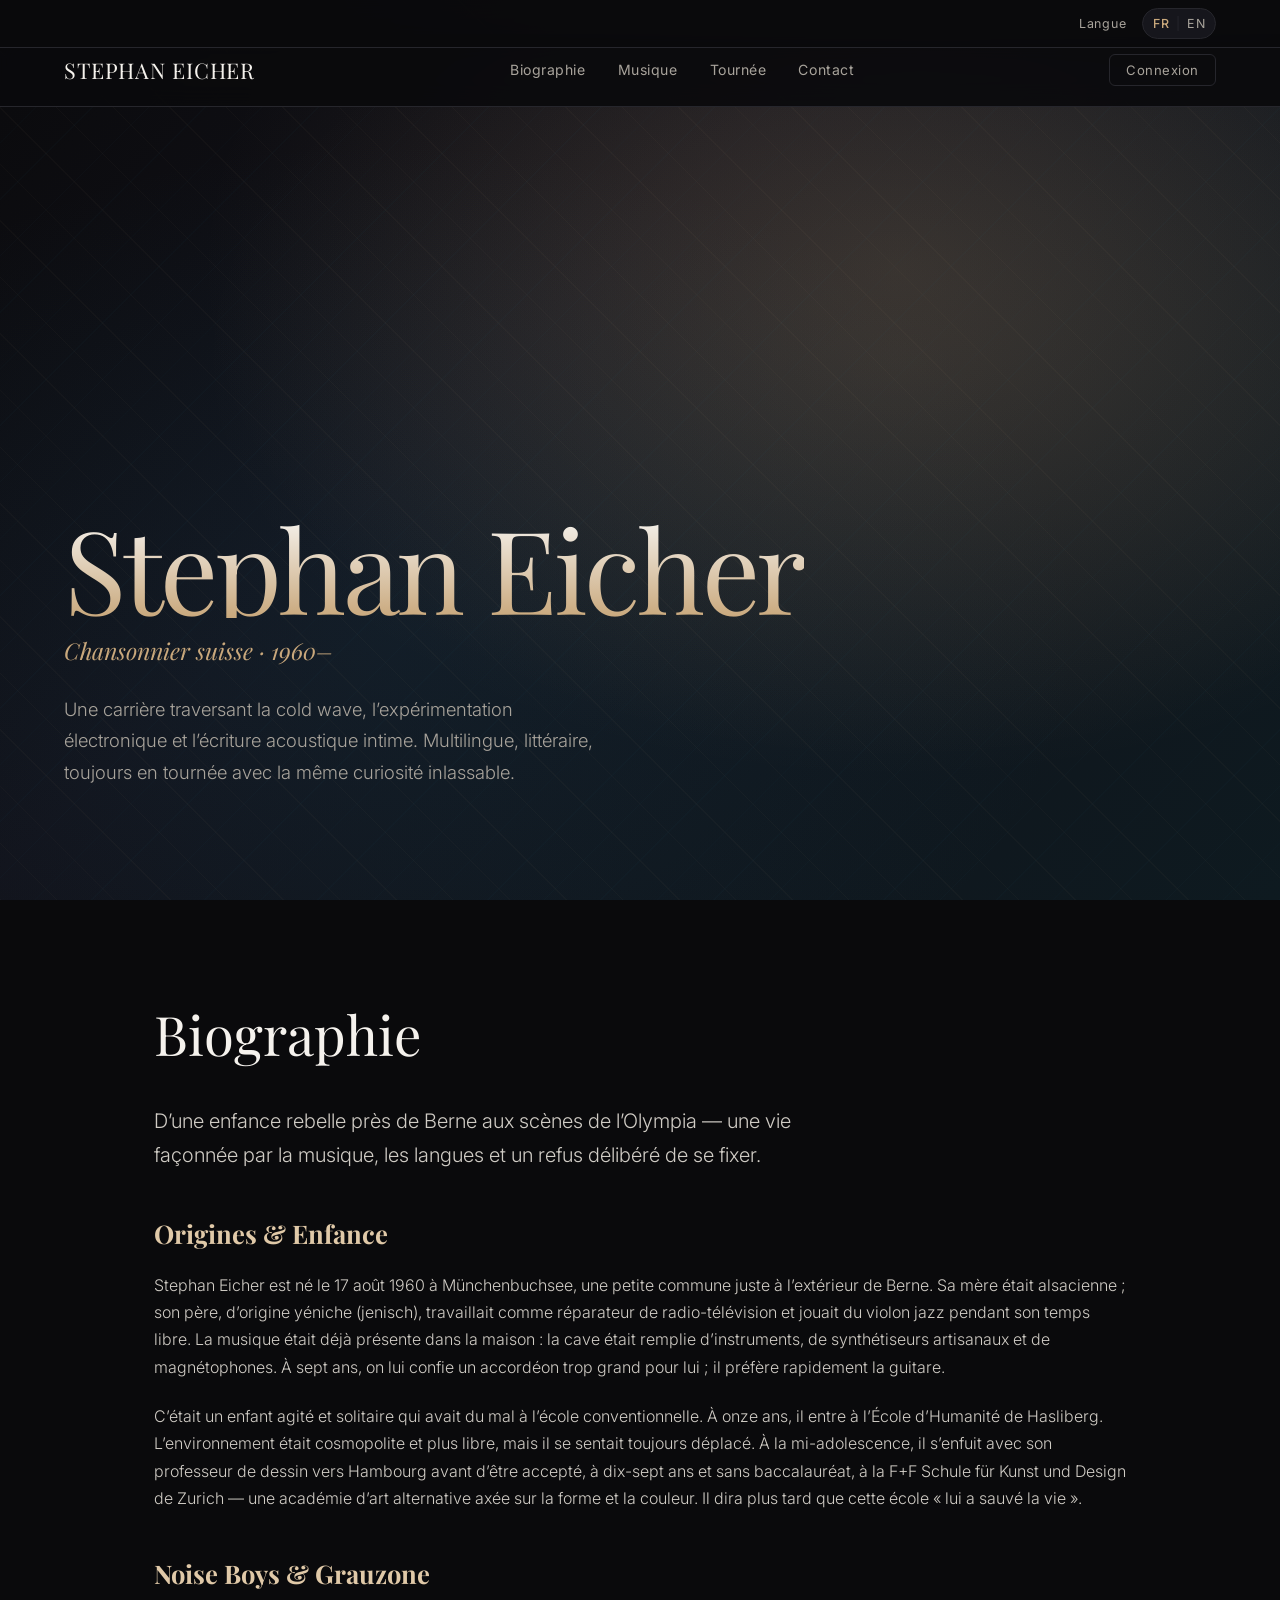
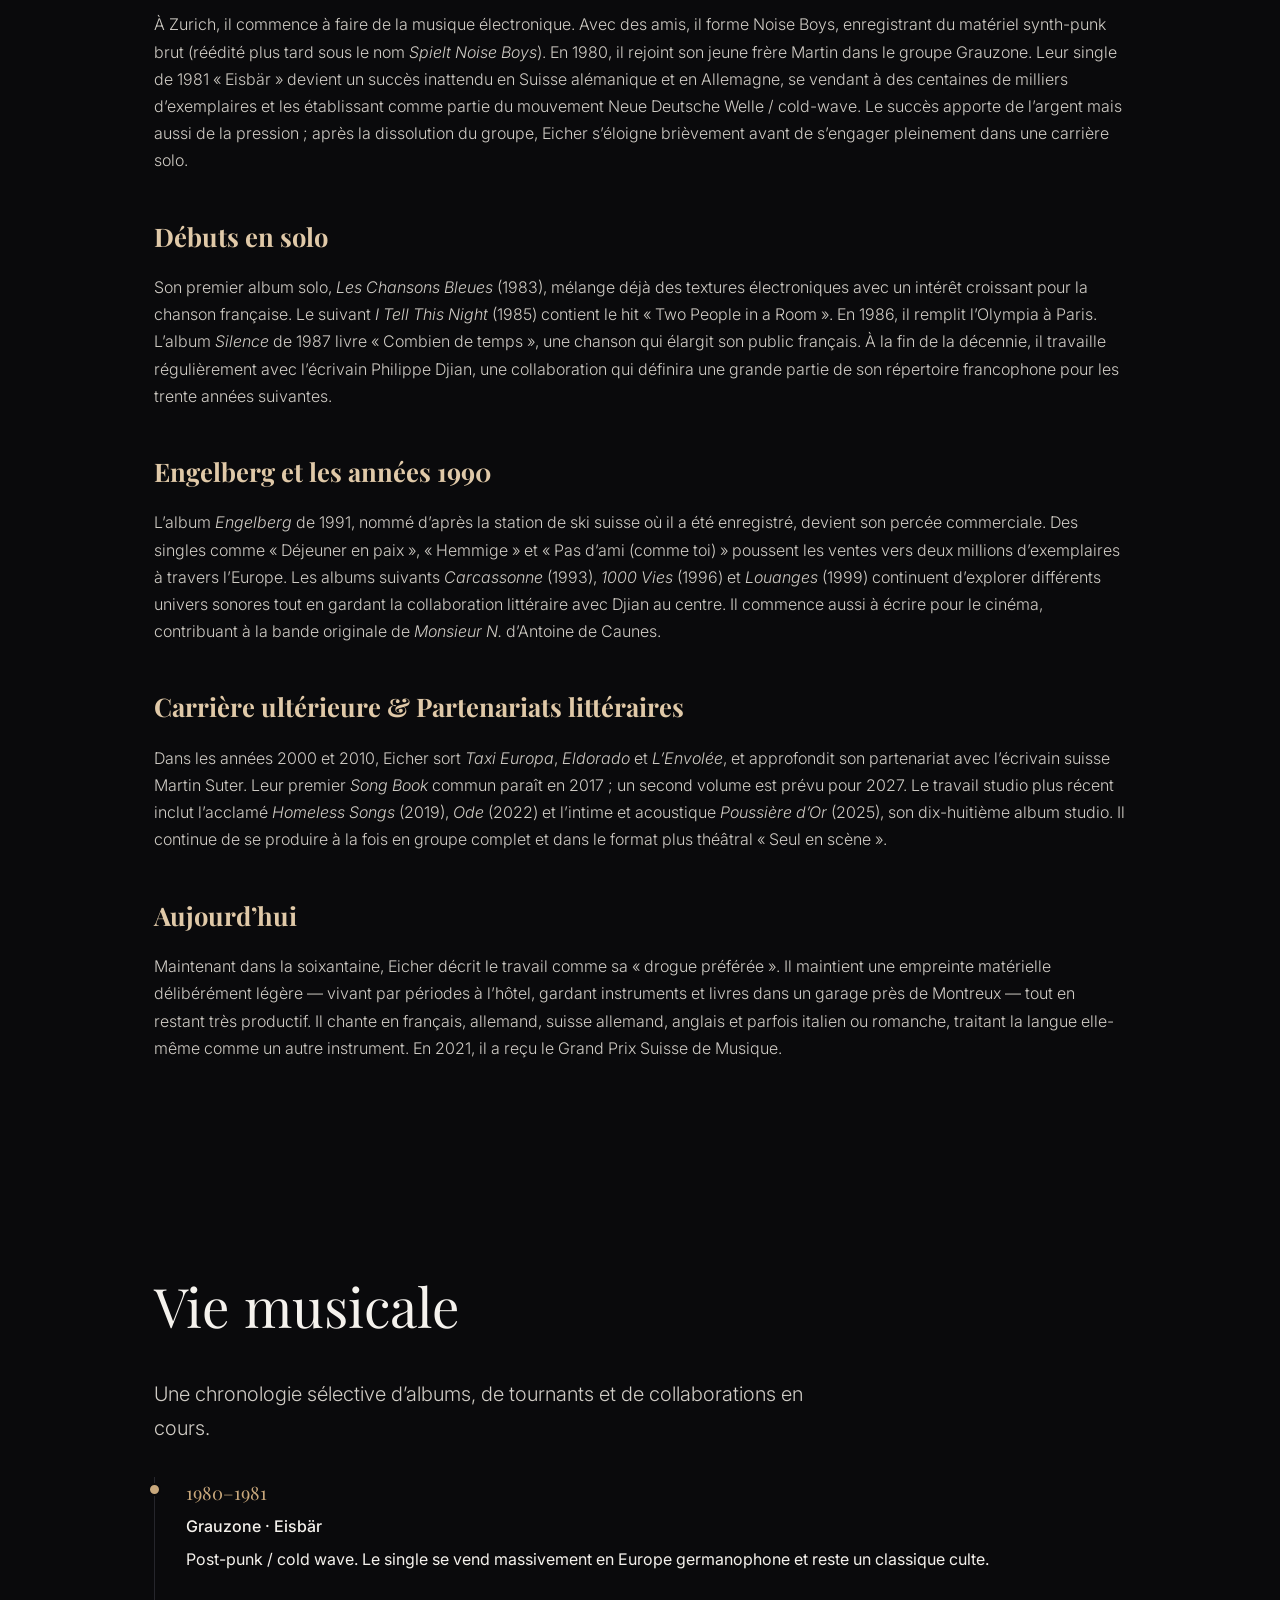
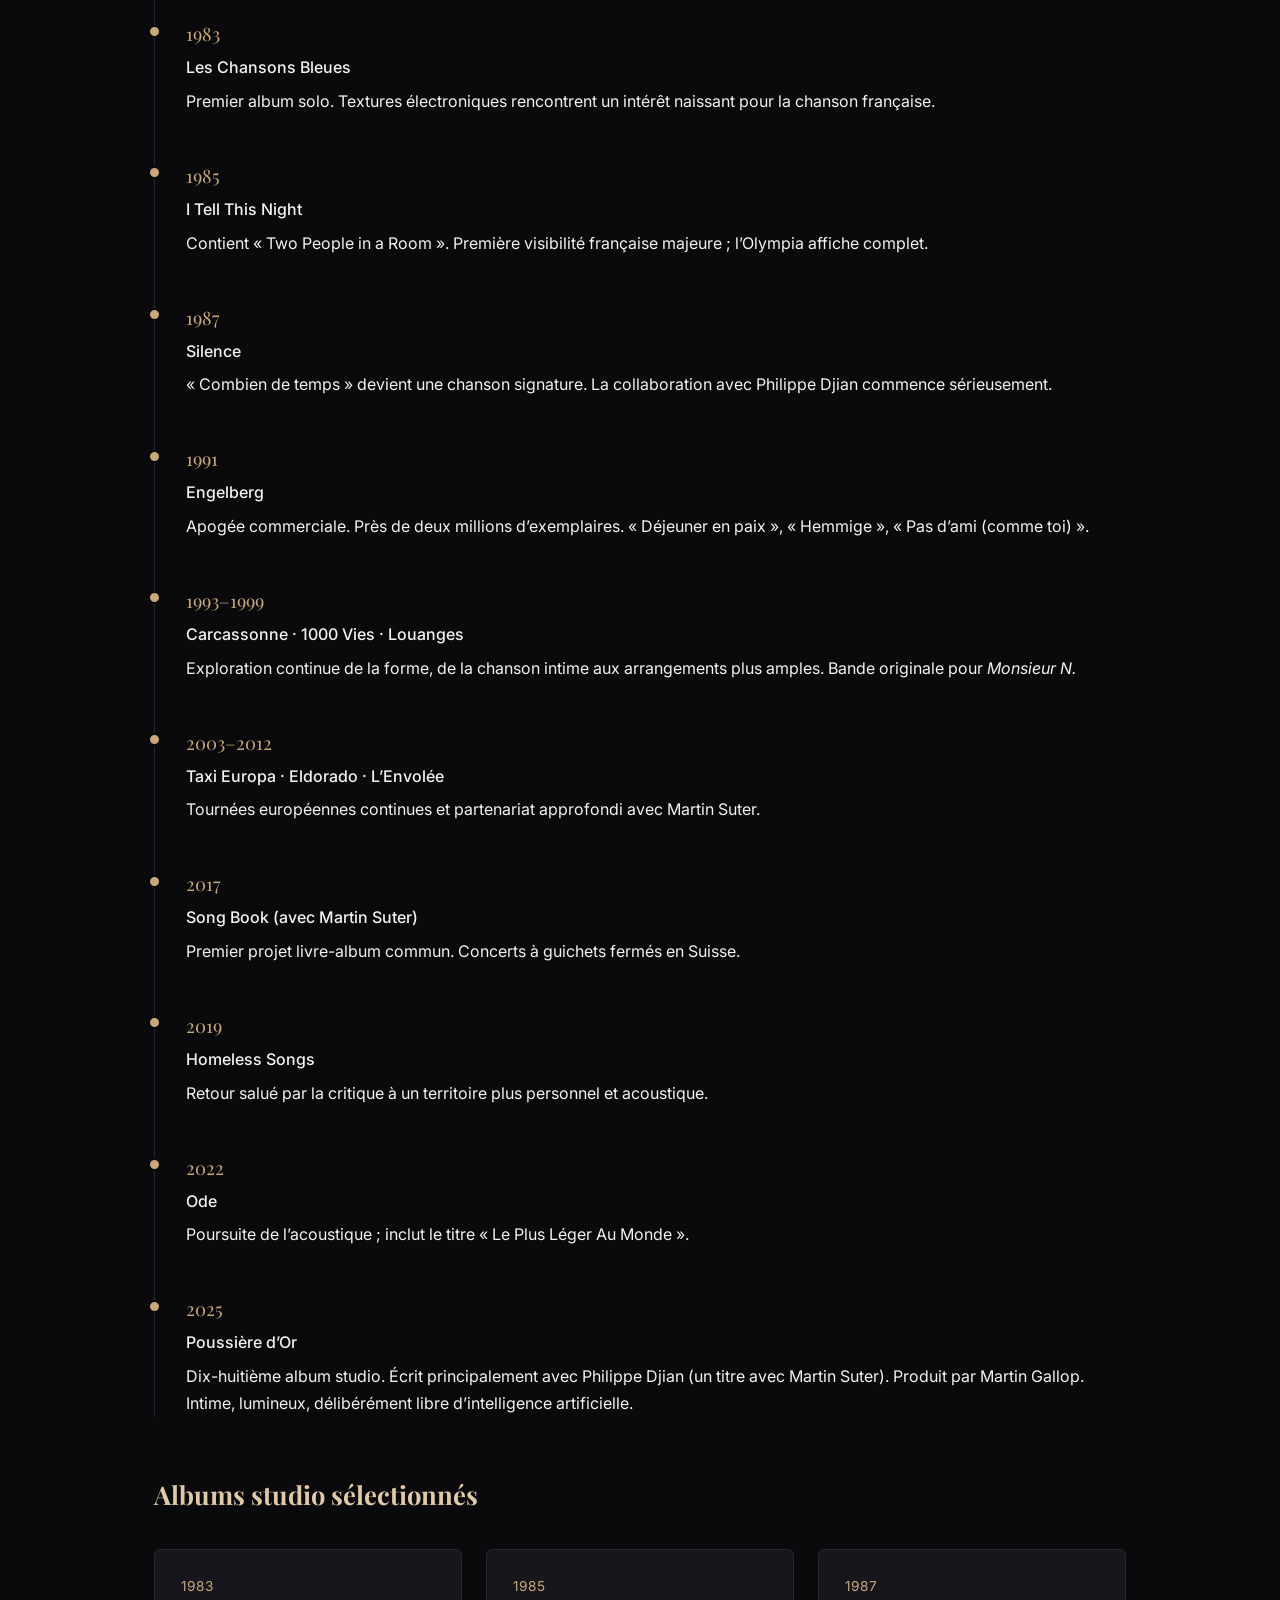
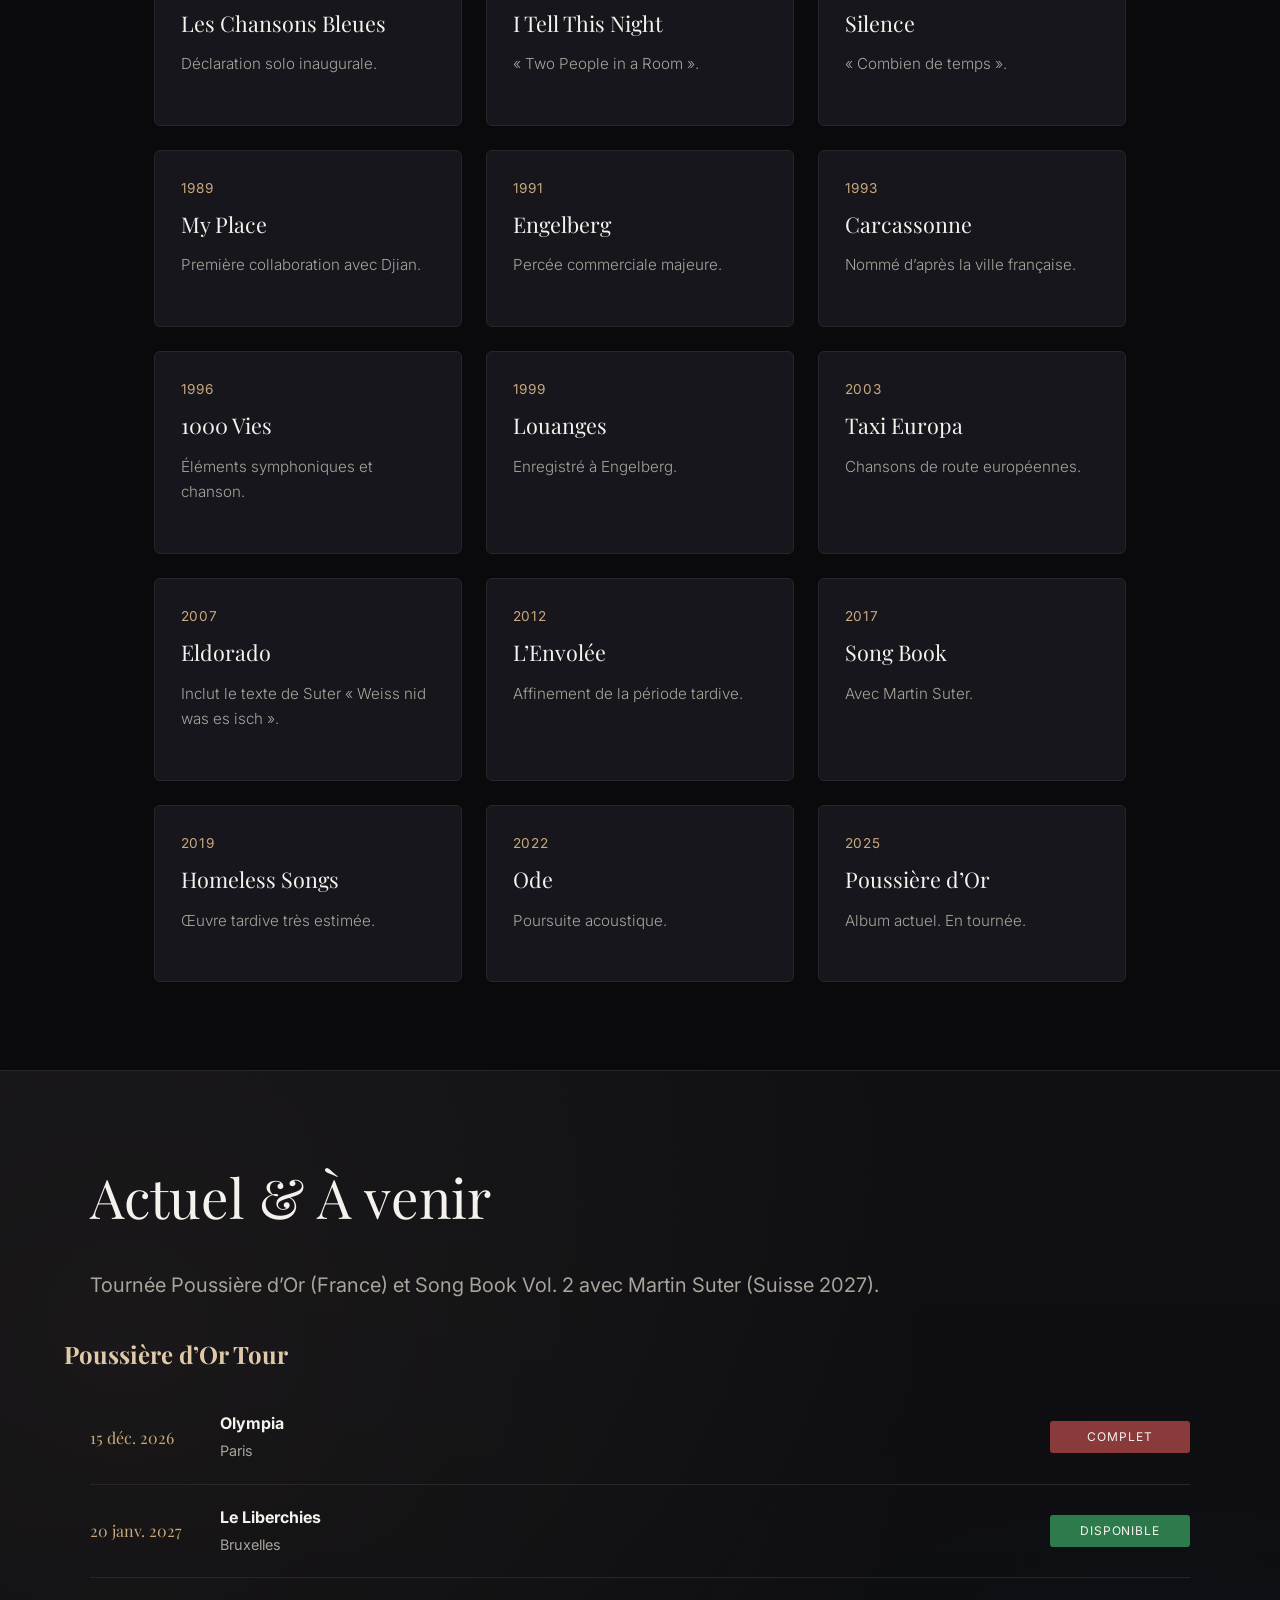
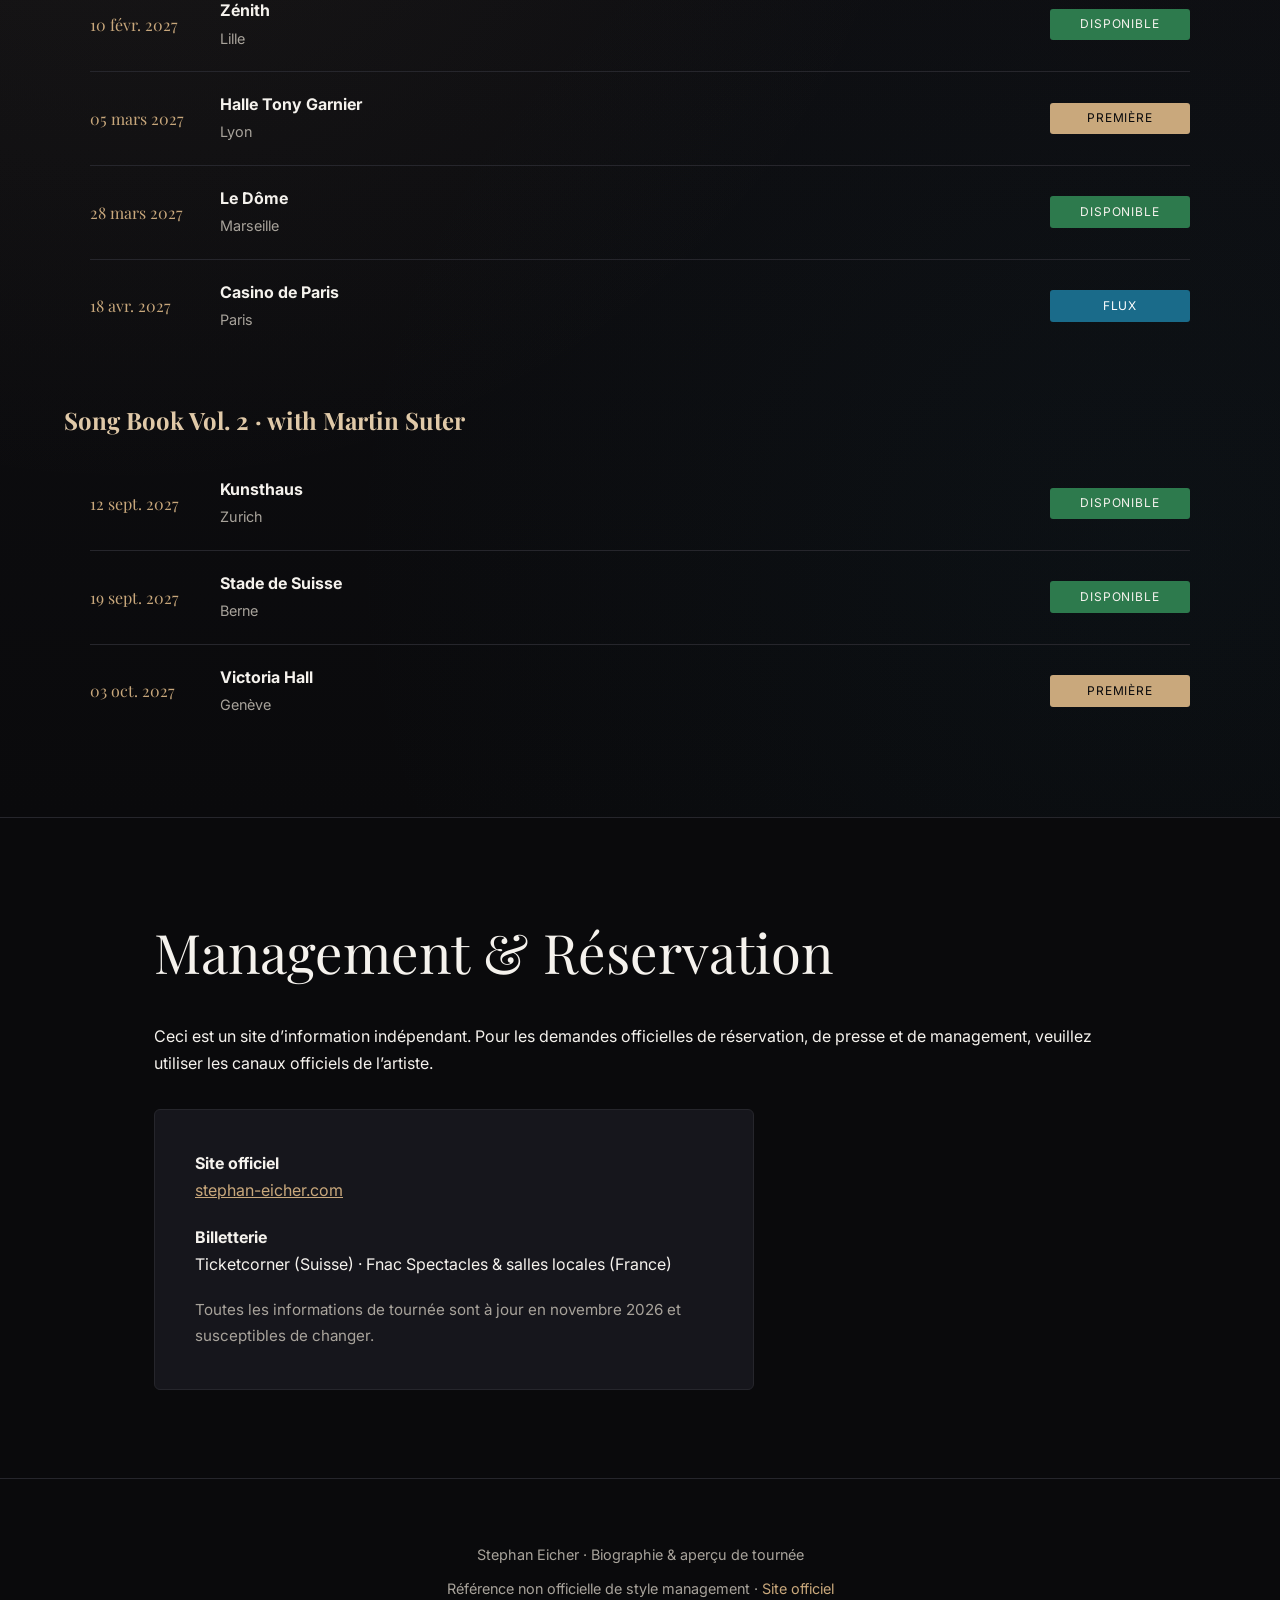
==== commit eb1bb725: "Remove admin button comment from index.html Removed admin button comment from navigation." ====
--- a/index.html
+++ b/index.html
@@ -27,6 +27,7 @@
     <li><a href="#contact" data-fr="Contact" data-en="Contact">Contact</a></li>
   </ul>
   <div class="nav-auth">
+    <!-- ADMIN BUTTON HAS BEEN REMOVED FROM HERE -->
     <button onclick="openLogin()" id="loginBtn">Connexion</button>
   </div>
 </nav>
--- a/style.css
+++ b/style.css
@@ -1,3 +1,4 @@
+* { margin:0; padding:0; box-sizing:border-box; }
 :root {
   --bg: #0a0a0c;
   --bg-alt: #101014;
@@ -17,21 +18,18 @@
   --radius: 6px;
   --transition: 0.3s cubic-bezier(0.22, 1, 0.36, 1);
 }
-
-* { margin:0; padding:0; box-sizing:border-box; }
 html { scroll-behavior: smooth; }
 
-body { 
-  background: var(--bg); 
-  color: var(--text); 
-  font-family: 'Inter', sans-serif; 
-  line-height: 1.7; 
-  background-image: 
-    linear-gradient(180deg, rgba(10,10,12,0.97) 0%, rgba(10,10,12,0.94) 100%),
-    url('https://upload.wikimedia.org/wikipedia/commons/thumb/6/6f/2021_Stephan_Eicher_%28cropped%29.jpg/800px-2021_Stephan_Eicher_%28cropped%29.jpg');
+body {
+  background: var(--bg);
+  color: var(--text);
+  font-family: 'Inter', sans-serif;
+  line-height: 1.7;
+  background-image:
+    radial-gradient(ellipse at 20% 10%, rgba(201,168,124,0.06) 0%, transparent 50%),
+    radial-gradient(ellipse at 80% 80%, rgba(26,107,138,0.05) 0%, transparent 50%),
+    linear-gradient(180deg, #0a0a0c 0%, #101014 100%);
   background-attachment: fixed;
-  background-size: cover;
-  background-position: center 20%;
   overflow-x: hidden;
 }
 
@@ -64,44 +62,50 @@
   display: flex; justify-content: space-between; align-items: center;
   transition: var(--transition);
 }
-nav .logo { 
-  font-family: 'Playfair Display', serif; font-size: 1.35rem; 
+nav .logo {
+  font-family: 'Playfair Display', serif; font-size: 1.35rem;
   letter-spacing: 0.04em; color: var(--text); text-decoration: none;
 }
 nav ul { display: flex; gap: 2rem; list-style: none; align-items: center; }
-nav a { 
-  color: var(--muted); text-decoration: none; font-size: 0.88rem; 
-  letter-spacing: 0.04em; transition: var(--transition); 
+nav a {
+  color: var(--muted); text-decoration: none; font-size: 0.88rem;
+  letter-spacing: 0.04em; transition: var(--transition);
 }
 nav a:hover { color: var(--gold); }
-.nav-auth {
-  display: flex; gap: 0.8rem; align-items: center;
-}
-.nav-auth button {
+.nav-auth { display: flex; gap: 0.8rem; align-items: center; }
+.nav-auth button, .nav-auth a.btn {
   background: transparent; border: 1px solid var(--line); color: var(--muted);
   padding: 0.45rem 1rem; border-radius: var(--radius); cursor: pointer;
   font-family: 'Inter', sans-serif; font-size: 0.82rem; letter-spacing: 0.04em;
-  transition: var(--transition);
-}
-.nav-auth button:hover { border-color: var(--gold); color: var(--gold); }
-.nav-auth button.primary {
-  background: var(--gold); color: #0a0a0c; border-color: var(--gold); font-weight: 500;
-}
-.nav-auth button.primary:hover { background: var(--gold-soft); }
-
+  transition: var(--transition); text-decoration: none; display: inline-block;
+}
+.nav-auth button:hover, .nav-auth a.btn:hover { border-color: var(--gold); color: var(--gold); }
+.nav-auth .primary { background: var(--gold); color: #0a0a0c; border-color: var(--gold); font-weight: 500; }
+.nav-auth .primary:hover { background: var(--gold-soft); color: #0a0a0c; }
+
+/* HERO — pure CSS */
 .hero {
   min-height: 100vh; display: flex; align-items: flex-end;
   padding: 0 5% 7rem;
-  background: 
-    linear-gradient(180deg, rgba(10,10,12,0.35) 0%, rgba(10,10,12,0.75) 50%, rgba(10,10,12,0.95) 100%),
-    url('https://thumb.wikimedia.org/wikipedia/commons/thumb/6/6f/2021_Stephan_Eicher_%28cropped%29.jpg/960px-2021_Stephan_Eicher_%28cropped%29.jpg') center 30% / cover no-repeat;
   position: relative;
+  background:
+    radial-gradient(ellipse at 70% 30%, rgba(201,168,124,0.15) 0%, transparent 55%),
+    radial-gradient(ellipse at 30% 70%, rgba(26,107,138,0.12) 0%, transparent 55%),
+    linear-gradient(135deg, #0a0a0c 0%, #12121a 40%, #0e1a20 100%);
+  overflow: hidden;
+}
+.hero::before {
+  content: '';
+  position: absolute; inset: 0;
+  background-image:
+    repeating-linear-gradient(45deg, rgba(201,168,124,0.03) 0px, rgba(201,168,124,0.03) 1px, transparent 1px, transparent 40px),
+    repeating-linear-gradient(-45deg, rgba(26,107,138,0.03) 0px, rgba(26,107,138,0.03) 1px, transparent 1px, transparent 40px);
+  pointer-events: none;
 }
 .hero::after {
   content: '';
-  position: absolute;
-  inset: 0;
-  background: radial-gradient(ellipse at 70% 40%, rgba(201,168,124,0.08) 0%, transparent 50%);
+  position: absolute; inset: 0;
+  background: radial-gradient(ellipse at 70% 40%, rgba(201,168,124,0.10) 0%, transparent 55%);
   pointer-events: none;
 }
 .hero-content { position: relative; z-index: 2; max-width: 820px; }
@@ -110,68 +114,61 @@
   font-size: clamp(4rem, 9vw, 7.5rem);
   font-weight: 400; line-height: 0.88; letter-spacing: -0.03em;
   margin-bottom: 0.8rem;
-}
-.hero .tag {
-  font-family: 'Playfair Display', serif; font-style: italic;
-  color: var(--gold); font-size: 1.45rem; margin-bottom: 1.5rem;
-}
+  background: linear-gradient(180deg, #f5f2ed 0%, #c9a87c 100%);
+  -webkit-background-clip: text;
+  background-clip: text;
+  -webkit-text-fill-color: transparent;
+}
+.hero .tag { font-family: 'Playfair Display', serif; font-style: italic; color: var(--gold); font-size: 1.45rem; margin-bottom: 1.5rem; }
 .hero p { max-width: 540px; color: var(--muted); font-weight: 300; font-size: 1.15rem; }
 
 section { padding: 5.5rem 5%; max-width: 1100px; margin: 0 auto; }
-h2 {
-  font-family: 'Playfair Display', serif;
-  font-size: clamp(2.4rem, 4.5vw, 3.4rem);
-  font-weight: 400; margin-bottom: 1.5rem;
-}
+h2 { font-family: 'Playfair Display', serif; font-size: clamp(2.4rem, 4.5vw, 3.4rem); font-weight: 400; margin-bottom: 1.5rem; }
 .lead { font-size: 1.25rem; color: var(--muted); margin-bottom: 2rem; max-width: 700px; }
 .bio p, .music p { margin-bottom: 1.4rem; color: #d0ccc5; font-weight: 300; }
-.bio h3, .music h3 {
-  font-family: 'Playfair Display', serif;
-  font-size: 1.6rem; margin: 2.5rem 0 1rem; color: var(--gold-soft);
-}
+.bio h3, .music h3 { font-family: 'Playfair Display', serif; font-size: 1.6rem; margin: 2.5rem 0 1rem; color: var(--gold-soft); }
 
 .timeline { position: relative; margin-top: 2rem; padding-left: 2rem; }
-.timeline::before {
-  content: ''; position: absolute; left: 0; top: 0; bottom: 0;
-  width: 1px; background: var(--line);
-}
+.timeline::before { content: ''; position: absolute; left: 0; top: 0; bottom: 0; width: 1px; background: var(--line); }
 .timeline-item { margin-bottom: 2.8rem; position: relative; }
 .timeline-item::before {
   content: ''; position: absolute; left: -2.35rem; top: 0.4rem;
   width: 9px; height: 9px; border-radius: 50%;
   background: var(--gold); border: 2px solid var(--bg);
 }
-.timeline-item .year {
-  font-family: 'Playfair Display', serif; color: var(--gold); font-size: 1.15rem;
-  margin-bottom: 0.3rem;
-}
+.timeline-item .year { font-family: 'Playfair Display', serif; color: var(--gold); font-size: 1.15rem; margin-bottom: 0.3rem; }
 .timeline-item strong { display: block; font-weight: 500; margin-bottom: 0.4rem; }
 
-.album-grid {
-  display: grid; grid-template-columns: repeat(auto-fill, minmax(280px, 1fr));
-  gap: 1.5rem; margin-top: 2rem;
-}
-.album-card {
-  background: var(--bg-card); border: 1px solid var(--line);
-  padding: 1.6rem; transition: var(--transition); border-radius: var(--radius);
+.album-grid { display: grid; grid-template-columns: repeat(auto-fill, minmax(280px, 1fr)); gap: 1.5rem; margin-top: 2rem; }
+.album-card { 
+  display: block;
+  text-decoration: none;
+  color: inherit;
+  background: var(--bg-card); border: 1px solid var(--line); 
+  padding: 1.6rem; transition: var(--transition); border-radius: var(--radius); 
 }
 .album-card:hover { border-color: var(--gold); transform: translateY(-2px); }
 .album-card .year { color: var(--gold); font-size: 0.85rem; letter-spacing: 0.05em; }
 .album-card h4 { font-family: 'Playfair Display', serif; font-size: 1.35rem; margin: 0.4rem 0 0.6rem; font-weight: 400; }
 .album-card p { color: var(--muted); font-size: 0.95rem; font-weight: 300; }
 
-.tour-section { 
-  background: 
-    linear-gradient(180deg, rgba(16,16,20,0.92) 0%, rgba(10,10,12,0.96) 100%),
-    url('https://thumb.wikimedia.org/wikipedia/commons/thumb/6/6f/2021_Stephan_Eicher_%28cropped%29.jpg/600px-2021_Stephan_Eicher_%28cropped%29.jpg') center / cover no-repeat;
-  padding: 5rem 5%; 
-  position: relative;
-}
+/* TOUR SECTION — pure CSS */
+.tour-section {
+  padding: 5rem 5%; position: relative;
+  background:
+    radial-gradient(ellipse at 10% 20%, rgba(201,168,124,0.06) 0%, transparent 50%),
+    radial-gradient(ellipse at 90% 80%, rgba(26,107,138,0.06) 0%, transparent 50%),
+    linear-gradient(180deg, #101014 0%, #0a0a0c 100%);
+  border-top: 1px solid var(--line);
+  border-bottom: 1px solid var(--line);
+  max-width: 100%;
+}
+.tour-section > * { max-width: 1100px; margin-left: auto; margin-right: auto; }
+
 .date-row {
   display: grid; grid-template-columns: 130px 1fr 140px;
   padding: 1.2rem 0; border-bottom: 1px solid var(--line);
-  align-items: center;
-  transition: var(--transition);
+  align-items: center; transition: var(--transition);
 }
 .date-row:hover { background: rgba(201,168,124,0.03); }
 .date-row:last-child { border-bottom: none; }
@@ -184,18 +181,12 @@
 .badge.prem { background: var(--gold); color: #0a0a0c; }
 .badge.flux { background: var(--flux-blue); color: #fff; }
 
-footer {
-  padding: 4rem 5%; text-align: center; border-top: 1px solid var(--line);
-  color: var(--muted); font-size: 0.9rem;
-}
+footer { padding: 4rem 5%; text-align: center; border-top: 1px solid var(--line); color: var(--muted); font-size: 0.9rem; }
 footer a { color: var(--gold); text-decoration: none; }
 
-.contact-box {
-  background: var(--bg-card); border: 1px solid var(--line);
-  padding: 2.5rem; margin-top: 2rem; max-width: 600px; border-radius: var(--radius);
-}
-
-/* FLUX BANK STYLE DASHBOARD */
+.contact-box { background: var(--bg-card); border: 1px solid var(--line); padding: 2.5rem; margin-top: 2rem; max-width: 600px; border-radius: var(--radius); }
+
+/* DASHBOARD */
 .dashboard-overlay {
   position: fixed; inset: 0; z-index: 200;
   background: rgba(8,8,10,0.97); backdrop-filter: blur(20px);
@@ -204,35 +195,16 @@
 }
 .dashboard-overlay.active { display: flex; }
 
-.buffer-screen {
-  display: none; flex-direction: column; align-items: center; justify-content: center;
-  gap: 2rem; text-align: center;
-}
+.buffer-screen { display: none; flex-direction: column; align-items: center; justify-content: center; gap: 2rem; text-align: center; }
 .buffer-screen.active { display: flex; }
-.buffer-screen .flux-logo {
-  font-family: 'Playfair Display', serif; font-size: 2.2rem;
-  color: var(--gold); letter-spacing: 0.06em;
-}
+.buffer-screen .flux-logo { font-family: 'Playfair Display', serif; font-size: 2.2rem; color: var(--gold); letter-spacing: 0.06em; }
 .buffer-screen .flux-logo span { color: var(--flux-blue); }
-.buffer-ring {
-  width: 72px; height: 72px; border-radius: 50%;
-  border: 2px solid var(--line);
-  border-top-color: var(--flux-blue);
-  animation: spin 1s linear infinite;
-}
+.buffer-ring { width: 72px; height: 72px; border-radius: 50%; border: 2px solid var(--line); border-top-color: var(--flux-blue); animation: spin 1s linear infinite; }
 @keyframes spin { to { transform: rotate(360deg); } }
 .buffer-text { color: var(--muted); font-size: 0.95rem; letter-spacing: 0.04em; }
-.buffer-countdown { 
-  font-family: 'Playfair Display', serif; font-size: 3.5rem; 
-  color: var(--gold); line-height: 1; 
-}
-.buffer-bar {
-  width: 260px; height: 3px; background: var(--line); border-radius: 2px; overflow: hidden;
-}
-.buffer-bar .fill {
-  height: 100%; width: 0%; background: linear-gradient(90deg, var(--flux-blue), var(--gold));
-  transition: width 0.4s ease; border-radius: 2px;
-}
+.buffer-countdown { font-family: 'Playfair Display', serif; font-size: 3.5rem; color: var(--gold); line-height: 1; }
+.buffer-bar { width: 260px; height: 3px; background: var(--line); border-radius: 2px; overflow: hidden; }
+.buffer-bar .fill { height: 100%; width: 0%; background: linear-gradient(90deg, var(--flux-blue), var(--gold)); transition: width 0.4s ease; border-radius: 2px; }
 
 .dashboard-panel {
   display: none; width: 100%; max-width: 960px; max-height: 90vh;
@@ -242,88 +214,48 @@
 }
 .dashboard-panel.active { display: flex; }
 
-.dash-header {
-  padding: 1.5rem 2rem; border-bottom: 1px solid var(--line);
-  display: flex; justify-content: space-between; align-items: center;
-  background: var(--bg-alt);
-}
-.dash-header .dash-title {
-  font-family: 'Playfair Display', serif; font-size: 1.5rem; color: var(--text);
-}
+.dash-header { padding: 1.5rem 2rem; border-bottom: 1px solid var(--line); display: flex; justify-content: space-between; align-items: center; background: var(--bg-alt); }
+.dash-header .dash-title { font-family: 'Playfair Display', serif; font-size: 1.5rem; color: var(--text); }
 .dash-header .dash-title span { color: var(--gold); }
-.dash-header .flux-tag {
-  font-size: 0.7rem; letter-spacing: 0.1em; text-transform: uppercase;
-  color: var(--flux-blue); border: 1px solid var(--flux-blue);
-  padding: 0.2rem 0.6rem; border-radius: 3px;
-}
-.dash-close {
-  background: transparent; border: 1px solid var(--line); color: var(--muted);
-  width: 36px; height: 36px; border-radius: 50%; cursor: pointer;
-  font-size: 1.1rem; transition: var(--transition);
-}
+.dash-header .flux-tag { font-size: 0.7rem; letter-spacing: 0.1em; text-transform: uppercase; color: var(--flux-blue); border: 1px solid var(--flux-blue); padding: 0.2rem 0.6rem; border-radius: 3px; }
+.dash-close { background: transparent; border: 1px solid var(--line); color: var(--muted); width: 36px; height: 36px; border-radius: 50%; cursor: pointer; font-size: 1.1rem; transition: var(--transition); }
 .dash-close:hover { border-color: var(--gold); color: var(--gold); }
 
-.dash-body {
-  padding: 2rem; overflow-y: auto; display: flex; flex-direction: column; gap: 1.8rem;
-}
-
-.dash-welcome {
-  display: flex; justify-content: space-between; align-items: flex-start;
-  flex-wrap: wrap; gap: 1rem;
-}
-.dash-welcome h3 {
-  font-family: 'Playfair Display', serif; font-size: 1.8rem; font-weight: 400;
-}
+.dash-body { padding: 2rem; overflow-y: auto; display: flex; flex-direction: column; gap: 1.8rem; }
+
+.dash-welcome { display: flex; justify-content: space-between; align-items: flex-start; flex-wrap: wrap; gap: 1rem; }
+.dash-welcome h3 { font-family: 'Playfair Display', serif; font-size: 1.8rem; font-weight: 400; }
 .dash-welcome p { color: var(--muted); font-size: 0.92rem; }
 
-.dash-balance {
-  background: linear-gradient(135deg, rgba(26,107,138,0.15), rgba(201,168,124,0.08));
-  border: 1px solid rgba(26,107,138,0.3);
-  border-radius: var(--radius); padding: 1.5rem 2rem;
-  display: flex; justify-content: space-between; align-items: center;
-  flex-wrap: wrap; gap: 1rem;
-}
-.dash-balance .label { color: var(--muted); font-size: 0.8rem; letter-spacing: 0.06em; text-transform: uppercase; }
-.dash-balance .amount { font-family: 'Playfair Display', serif; font-size: 2.2rem; color: var(--gold); }
-.dash-balance .flux-badge {
-  font-size: 0.7rem; letter-spacing: 0.1em; text-transform: uppercase;
-  background: var(--flux-blue); color: #fff; padding: 0.3rem 0.7rem; border-radius: 3px;
-}
-
-.dash-grid {
-  display: grid; grid-template-columns: repeat(auto-fill, minmax(240px, 1fr));
-  gap: 1.2rem;
-}
-.dash-card {
-  background: var(--bg-alt); border: 1px solid var(--line);
-  border-radius: var(--radius); padding: 1.4rem;
-  transition: var(--transition);
-}
-.dash-card:hover { border-color: var(--flux-blue); }
-.dash-card .card-label {
-  font-size: 0.75rem; letter-spacing: 0.08em; text-transform: uppercase;
-  color: var(--muted); margin-bottom: 0.5rem;
-}
-.dash-card .card-value {
-  font-family: 'Playfair Display', serif; font-size: 1.4rem; color: var(--text);
-}
-.dash-card .card-value small { font-family: 'Inter', sans-serif; font-size: 0.8rem; color: var(--muted); }
-
-.dash-bookings {
-  border: 1px solid var(--line); border-radius: var(--radius); overflow: hidden;
-}
-.dash-bookings .booking-header {
-  background: var(--bg-alt); padding: 1rem 1.5rem;
-  display: grid; grid-template-columns: 100px 1fr 120px 100px;
-  font-size: 0.75rem; letter-spacing: 0.06em; text-transform: uppercase;
-  color: var(--muted); border-bottom: 1px solid var(--line);
-}
-.booking-row {
-  display: grid; grid-template-columns: 100px 1fr 120px 100px;
-  padding: 1rem 1.5rem; border-bottom: 1px solid var(--line);
-  align-items: center; font-size: 0.9rem;
-  transition: var(--transition);
-}
+.ticket-view { display: flex; flex-direction: column; gap: 1.5rem; }
+.ticket-card {
+  background: linear-gradient(135deg, rgba(201,168,124,0.12), rgba(26,107,138,0.10));
+  border: 1px solid rgba(201,168,124,0.4);
+  border-radius: 16px; padding: 1.8rem 2rem;
+  position: relative; overflow: hidden;
+  box-shadow: 0 12px 30px rgba(0,0,0,0.3);
+}
+.ticket-card::before { content: ''; position: absolute; top: 0; left: 0; right: 0; height: 4px; background: linear-gradient(90deg, var(--gold), var(--flux-blue), var(--gold)); }
+.ticket-header { display: flex; justify-content: space-between; align-items: center; margin-bottom: 1rem; }
+.ticket-header .ticket-type { font-size: 0.7rem; letter-spacing: 0.12em; text-transform: uppercase; color: var(--gold); border: 1px solid var(--gold); padding: 0.2rem 0.8rem; border-radius: 20px; }
+.ticket-header .ticket-id { font-size: 0.75rem; color: var(--muted); font-family: monospace; }
+.ticket-main { display: flex; justify-content: space-between; align-items: flex-end; flex-wrap: wrap; gap: 1rem; }
+.ticket-main h3 { font-family: 'Playfair Display', serif; font-size: 2rem; font-weight: 400; color: var(--text); line-height: 1.2; }
+.ticket-main .ticket-venue { color: var(--muted); font-size: 0.95rem; }
+.ticket-countdown { text-align: right; }
+.ticket-countdown .label { font-size: 0.65rem; letter-spacing: 0.1em; text-transform: uppercase; color: var(--muted); }
+.ticket-countdown .days { font-family: 'Playfair Display', serif; font-size: 3rem; color: var(--gold); line-height: 1; }
+.ticket-countdown .days small { font-size: 0.9rem; font-family: 'Inter', sans-serif; color: var(--muted); }
+.ticket-footer { margin-top: 1.2rem; display: flex; justify-content: space-between; align-items: center; border-top: 1px dashed var(--line); padding-top: 1rem; font-size: 0.8rem; color: var(--muted); }
+.ticket-footer .barcode { display: flex; gap: 2px; height: 28px; }
+.ticket-footer .barcode span { display: block; width: 2px; background: var(--muted); opacity: 0.6; }
+.ticket-footer .barcode span:nth-child(3n) { height: 20px; margin-top: 8px; }
+.ticket-footer .barcode span:nth-child(5n) { height: 16px; margin-top: 12px; }
+.no-ticket { color: var(--muted); font-style: italic; padding: 2rem 0; text-align: center; }
+
+.dash-bookings { border: 1px solid var(--line); border-radius: var(--radius); overflow: hidden; }
+.dash-bookings .booking-header { background: var(--bg-alt); padding: 1rem 1.5rem; display: grid; grid-template-columns: 100px 1fr 120px 100px; font-size: 0.75rem; letter-spacing: 0.06em; text-transform: uppercase; color: var(--muted); border-bottom: 1px solid var(--line); }
+.booking-row { display: grid; grid-template-columns: 100px 1fr 120px 100px; padding: 1rem 1.5rem; border-bottom: 1px solid var(--line); align-items: center; font-size: 0.9rem; transition: var(--transition); }
 .booking-row:hover { background: rgba(26,107,138,0.04); }
 .booking-row:last-child { border-bottom: none; }
 .booking-row .b-date { font-family: 'Playfair Display', serif; color: var(--gold); }
@@ -333,108 +265,122 @@
 .b-status.confirmed { background: var(--success); color: #fff; }
 .b-status.pending { background: var(--warning); color: #0a0a0c; }
 
-.dash-footer {
-  padding: 1.2rem 2rem; border-top: 1px solid var(--line);
-  display: flex; justify-content: space-between; align-items: center;
-  font-size: 0.8rem; color: var(--muted); background: var(--bg-alt);
-}
+.dash-footer { padding: 1.2rem 2rem; border-top: 1px solid var(--line); display: flex; justify-content: space-between; align-items: center; font-size: 0.8rem; color: var(--muted); background: var(--bg-alt); }
 .dash-footer a { color: var(--flux-blue); text-decoration: none; }
 
-/* ADMIN PANEL */
-.admin-panel {
-  display: none; width: 100%; max-width: 1000px; max-height: 90vh;
-  background: var(--bg-card); border: 1px solid var(--line);
-  border-radius: 12px; overflow: hidden; flex-direction: column;
-  box-shadow: 0 40px 80px rgba(0,0,0,0.6);
-}
-.admin-panel.active { display: flex; }
-.admin-header {
-  padding: 1.5rem 2rem; border-bottom: 1px solid var(--line);
-  display: flex; justify-content: space-between; align-items: center;
-  background: linear-gradient(90deg, rgba(107,76,138,0.15), var(--bg-alt));
-}
-.admin-header .admin-title {
-  font-family: 'Playfair Display', serif; font-size: 1.5rem;
-}
-.admin-header .admin-title span { color: var(--admin-purple); }
-.admin-header .admin-badge {
-  font-size: 0.7rem; letter-spacing: 0.1em; text-transform: uppercase;
-  background: var(--admin-purple); color: #fff; padding: 0.25rem 0.7rem; border-radius: 3px;
-}
-.admin-body { padding: 2rem; overflow-y: auto; }
-.admin-table {
-  width: 100%; border-collapse: collapse; font-size: 0.88rem;
-}
-.admin-table th {
-  text-align: left; padding: 0.8rem 1rem; color: var(--muted);
-  font-size: 0.72rem; letter-spacing: 0.08em; text-transform: uppercase;
-  border-bottom: 1px solid var(--line); font-weight: 500;
-}
-.admin-table td {
-  padding: 0.9rem 1rem; border-bottom: 1px solid var(--line); color: var(--text);
-}
-.admin-table tr:hover td { background: rgba(107,76,138,0.04); }
-.admin-table .status-select {
-  background: var(--bg-alt); border: 1px solid var(--line); color: var(--text);
-  padding: 0.3rem 0.6rem; border-radius: 3px; font-size: 0.8rem;
-  font-family: 'Inter', sans-serif; cursor: pointer;
-}
-.admin-table .status-select:focus { outline: none; border-color: var(--admin-purple); }
-.admin-actions { display: flex; gap: 0.5rem; }
-.admin-actions button {
-  background: transparent; border: 1px solid var(--line); color: var(--muted);
-  padding: 0.3rem 0.7rem; border-radius: 3px; cursor: pointer;
-  font-size: 0.78rem; transition: var(--transition);
-}
-.admin-actions button:hover { border-color: var(--admin-purple); color: var(--admin-purple); }
-.admin-actions button.danger:hover { border-color: var(--danger); color: var(--danger); }
-
 /* MODAL */
-.modal-overlay {
-  position: fixed; inset: 0; z-index: 300;
-  background: rgba(8,8,10,0.85); backdrop-filter: blur(8px);
-  display: none; align-items: center; justify-content: center; padding: 2rem;
-}
+.modal-overlay { position: fixed; inset: 0; z-index: 300; background: rgba(8,8,10,0.85); backdrop-filter: blur(8px); display: none; align-items: center; justify-content: center; padding: 2rem; }
 .modal-overlay.active { display: flex; }
-.modal-box {
-  background: var(--bg-card); border: 1px solid var(--line);
-  border-radius: 12px; padding: 2.5rem; width: 100%; max-width: 420px;
-}
-.modal-box h3 {
-  font-family: 'Playfair Display', serif; font-size: 1.6rem; margin-bottom: 1.5rem;
-}
+.modal-box { background: var(--bg-card); border: 1px solid var(--line); border-radius: 12px; padding: 2.5rem; width: 100%; max-width: 420px; }
+.modal-box h3 { font-family: 'Playfair Display', serif; font-size: 1.6rem; margin-bottom: 1.5rem; }
 .modal-box h3 span { color: var(--gold); }
-.modal-box label {
-  display: block; font-size: 0.78rem; letter-spacing: 0.06em;
-  text-transform: uppercase; color: var(--muted); margin-bottom: 0.4rem;
-}
-.modal-box input {
-  width: 100%; padding: 0.8rem 1rem; background: var(--bg-alt);
-  border: 1px solid var(--line); border-radius: var(--radius);
-  color: var(--text); font-family: 'Inter', sans-serif; font-size: 0.95rem;
-  margin-bottom: 1.2rem; transition: var(--transition);
-}
+.modal-box label { display: block; font-size: 0.78rem; letter-spacing: 0.06em; text-transform: uppercase; color: var(--muted); margin-bottom: 0.4rem; }
+.modal-box input { width: 100%; padding: 0.8rem 1rem; background: var(--bg-alt); border: 1px solid var(--line); border-radius: var(--radius); color: var(--text); font-family: 'Inter', sans-serif; font-size: 0.95rem; margin-bottom: 1.2rem; transition: var(--transition); }
 .modal-box input:focus { outline: none; border-color: var(--gold); }
 .modal-box .modal-actions { display: flex; gap: 0.8rem; margin-top: 0.5rem; }
-.modal-box .modal-actions button {
-  flex: 1; padding: 0.8rem; border-radius: var(--radius); cursor: pointer;
-  font-family: 'Inter', sans-serif; font-size: 0.9rem; transition: var(--transition);
-}
-.modal-box .modal-actions .btn-primary {
-  background: var(--gold); border: 1px solid var(--gold); color: #0a0a0c; font-weight: 500;
-}
+.modal-box .modal-actions button { flex: 1; padding: 0.8rem; border-radius: var(--radius); cursor: pointer; font-family: 'Inter', sans-serif; font-size: 0.9rem; transition: var(--transition); }
+.modal-box .modal-actions .btn-primary { background: var(--gold); border: 1px solid var(--gold); color: #0a0a0c; font-weight: 500; }
 .modal-box .modal-actions .btn-primary:hover { background: var(--gold-soft); }
-.modal-box .modal-actions .btn-secondary {
-  background: transparent; border: 1px solid var(--line); color: var(--muted);
-}
+.modal-box .modal-actions .btn-secondary { background: transparent; border: 1px solid var(--line); color: var(--muted); }
 .modal-box .modal-actions .btn-secondary:hover { border-color: var(--muted); color: var(--text); }
-.modal-box .modal-hint {
-  font-size: 0.78rem; color: var(--muted); margin-top: 1rem; text-align: center;
-}
-.modal-box .modal-hint code {
-  background: var(--bg-alt); padding: 0.15rem 0.4rem; border-radius: 3px;
-  font-size: 0.8rem; color: var(--gold-soft);
-}
+.modal-box .modal-hint { font-size: 0.78rem; color: var(--muted); margin-top: 1rem; text-align: center; }
+.modal-box .modal-hint code { background: var(--bg-alt); padding: 0.15rem 0.4rem; border-radius: 3px; font-size: 0.8rem; color: var(--gold-soft); }
+
+/* ADMIN PAGE */
+body.admin-page {
+  background: var(--bg);
+  min-height: 100vh;
+  display: flex;
+  flex-direction: column;
+  background-image: none;
+}
+.admin-topbar {
+  padding: 1rem 5%;
+  background: rgba(10,10,12,0.95);
+  backdrop-filter: blur(12px);
+  border-bottom: 1px solid var(--line);
+  display: flex;
+  justify-content: space-between;
+  align-items: center;
+  position: sticky;
+  top: 0;
+  z-index: 50;
+}
+.admin-topbar .brand {
+  font-family: 'Playfair Display', serif;
+  font-size: 1.25rem;
+  color: var(--text);
+  text-decoration: none;
+  letter-spacing: 0.04em;
+}
+.admin-topbar .brand span { color: var(--admin-purple); }
+.admin-topbar .back-link {
+  color: var(--muted);
+  text-decoration: none;
+  font-size: 0.85rem;
+  border: 1px solid var(--line);
+  padding: 0.4rem 0.9rem;
+  border-radius: var(--radius);
+  transition: var(--transition);
+}
+.admin-topbar .back-link:hover { border-color: var(--gold); color: var(--gold); }
+
+.admin-login-wrap {
+  flex: 1;
+  display: flex;
+  align-items: center;
+  justify-content: center;
+  padding: 3rem 1.5rem;
+}
+.admin-login-box {
+  background: var(--bg-card);
+  border: 1px solid var(--line);
+  border-radius: 12px;
+  padding: 2.5rem;
+  width: 100%;
+  max-width: 420px;
+  box-shadow: 0 30px 60px rgba(0,0,0,0.5);
+}
+.admin-login-box h2 { font-family: 'Playfair Display', serif; font-size: 1.8rem; margin-bottom: 0.4rem; }
+.admin-login-box h2 span { color: var(--admin-purple); }
+.admin-login-box .sub { color: var(--muted); font-size: 0.9rem; margin-bottom: 1.8rem; }
+.admin-login-box label { display: block; font-size: 0.75rem; letter-spacing: 0.06em; text-transform: uppercase; color: var(--muted); margin-bottom: 0.4rem; }
+.admin-login-box input { width: 100%; padding: 0.8rem 1rem; background: var(--bg-alt); border: 1px solid var(--line); border-radius: var(--radius); color: var(--text); font-family: 'Inter', sans-serif; font-size: 0.95rem; margin-bottom: 1.2rem; transition: var(--transition); }
+.admin-login-box input:focus { outline: none; border-color: var(--admin-purple); }
+.admin-login-box button { width: 100%; padding: 0.9rem; background: var(--admin-purple); border: 1px solid var(--admin-purple); color: #fff; border-radius: var(--radius); font-family: 'Inter', sans-serif; font-size: 0.95rem; font-weight: 500; cursor: pointer; transition: var(--transition); }
+.admin-login-box button:hover { background: #7d5aa0; }
+.admin-login-box .hint { margin-top: 1rem; font-size: 0.78rem; color: var(--muted); text-align: center; }
+.admin-login-box .hint code { background: var(--bg-alt); padding: 0.15rem 0.4rem; border-radius: 3px; color: var(--gold-soft); }
+.admin-login-box .error { color: var(--danger); font-size: 0.85rem; margin-top: -0.5rem; margin-bottom: 1rem; display: none; }
+
+.admin-main { flex: 1; display: none; padding: 2.5rem 5%; max-width: 1100px; width: 100%; margin: 0 auto; flex-direction: column; gap: 2rem; }
+.admin-main.active { display: flex; }
+.admin-head { display: flex; justify-content: space-between; align-items: flex-end; flex-wrap: wrap; gap: 1rem; }
+.admin-head h1 { font-family: 'Playfair Display', serif; font-size: 2.2rem; font-weight: 400; }
+.admin-head h1 span { color: var(--admin-purple); }
+.admin-head p { color: var(--muted); font-size: 0.9rem; }
+.admin-head .actions { display: flex; gap: 0.8rem; }
+.admin-head .actions button { background: transparent; border: 1px solid var(--line); color: var(--muted); padding: 0.5rem 1rem; border-radius: var(--radius); cursor: pointer; font-family: 'Inter', sans-serif; font-size: 0.82rem; transition: var(--transition); }
+.admin-head .actions button:hover { border-color: var(--gold); color: var(--gold); }
+.admin-head .actions button.logout:hover { border-color: var(--danger); color: var(--danger); }
+
+.admin-stats { display: grid; grid-template-columns: repeat(auto-fill, minmax(200px, 1fr)); gap: 1.2rem; }
+.stat-card { background: var(--bg-card); border: 1px solid var(--line); border-radius: var(--radius); padding: 1.4rem; }
+.stat-card .label { font-size: 0.72rem; letter-spacing: 0.08em; text-transform: uppercase; color: var(--muted); margin-bottom: 0.5rem; }
+.stat-card .value { font-family: 'Playfair Display', serif; font-size: 1.8rem; color: var(--text); }
+
+.admin-table-wrap { background: var(--bg-card); border: 1px solid var(--line); border-radius: 12px; overflow: hidden; }
+.admin-table-wrap .head { padding: 1.2rem 1.5rem; border-bottom: 1px solid var(--line); background: var(--bg-alt); font-family: 'Playfair Display', serif; font-size: 1.2rem; }
+.admin-table { width: 100%; border-collapse: collapse; font-size: 0.88rem; }
+.admin-table th { text-align: left; padding: 0.9rem 1.2rem; color: var(--muted); font-size: 0.72rem; letter-spacing: 0.08em; text-transform: uppercase; border-bottom: 1px solid var(--line); font-weight: 500; }
+.admin-table td { padding: 0.9rem 1.2rem; border-bottom: 1px solid var(--line); color: var(--text); }
+.admin-table tr:hover td { background: rgba(107,76,138,0.05); }
+.admin-table tr:last-child td { border-bottom: none; }
+.status-select { background: var(--bg-alt); border: 1px solid var(--line); color: var(--text); padding: 0.35rem 0.7rem; border-radius: 3px; font-size: 0.8rem; font-family: 'Inter', sans-serif; cursor: pointer; }
+.status-select:focus { outline: none; border-color: var(--admin-purple); }
+.row-actions button { background: transparent; border: 1px solid var(--line); color: var(--muted); padding: 0.3rem 0.7rem; border-radius: 3px; cursor: pointer; font-size: 0.78rem; transition: var(--transition); }
+.row-actions button:hover { border-color: var(--danger); color: var(--danger); }
+.empty-row td { text-align: center; color: var(--muted); font-style: italic; padding: 2.5rem 1rem; }
 
 @media (max-width: 700px) {
   .date-row { grid-template-columns: 1fr; gap: 0.4rem; }
@@ -442,11 +388,15 @@
   nav { top: 32px; padding: 0.9rem 4%; }
   .lang-bar { padding: 0.4rem 4%; }
   .nav-auth { gap: 0.4rem; }
-  .nav-auth button { padding: 0.35rem 0.7rem; font-size: 0.75rem; }
+  .nav-auth button, .nav-auth a.btn { padding: 0.35rem 0.7rem; font-size: 0.75rem; }
   .dash-header { flex-direction: column; gap: 0.8rem; align-items: flex-start; }
   .dash-bookings .booking-header,
   .booking-row { grid-template-columns: 80px 1fr 90px; }
   .booking-row .b-status { display: none; }
+  .ticket-main { flex-direction: column; align-items: flex-start; }
+  .ticket-countdown { text-align: left; }
   .admin-table th:nth-child(4),
   .admin-table td:nth-child(4) { display: none; }
-}
+  .admin-main { padding: 1.5rem 4%; }
+  .admin-head h1 { font-size: 1.6rem; }
+}
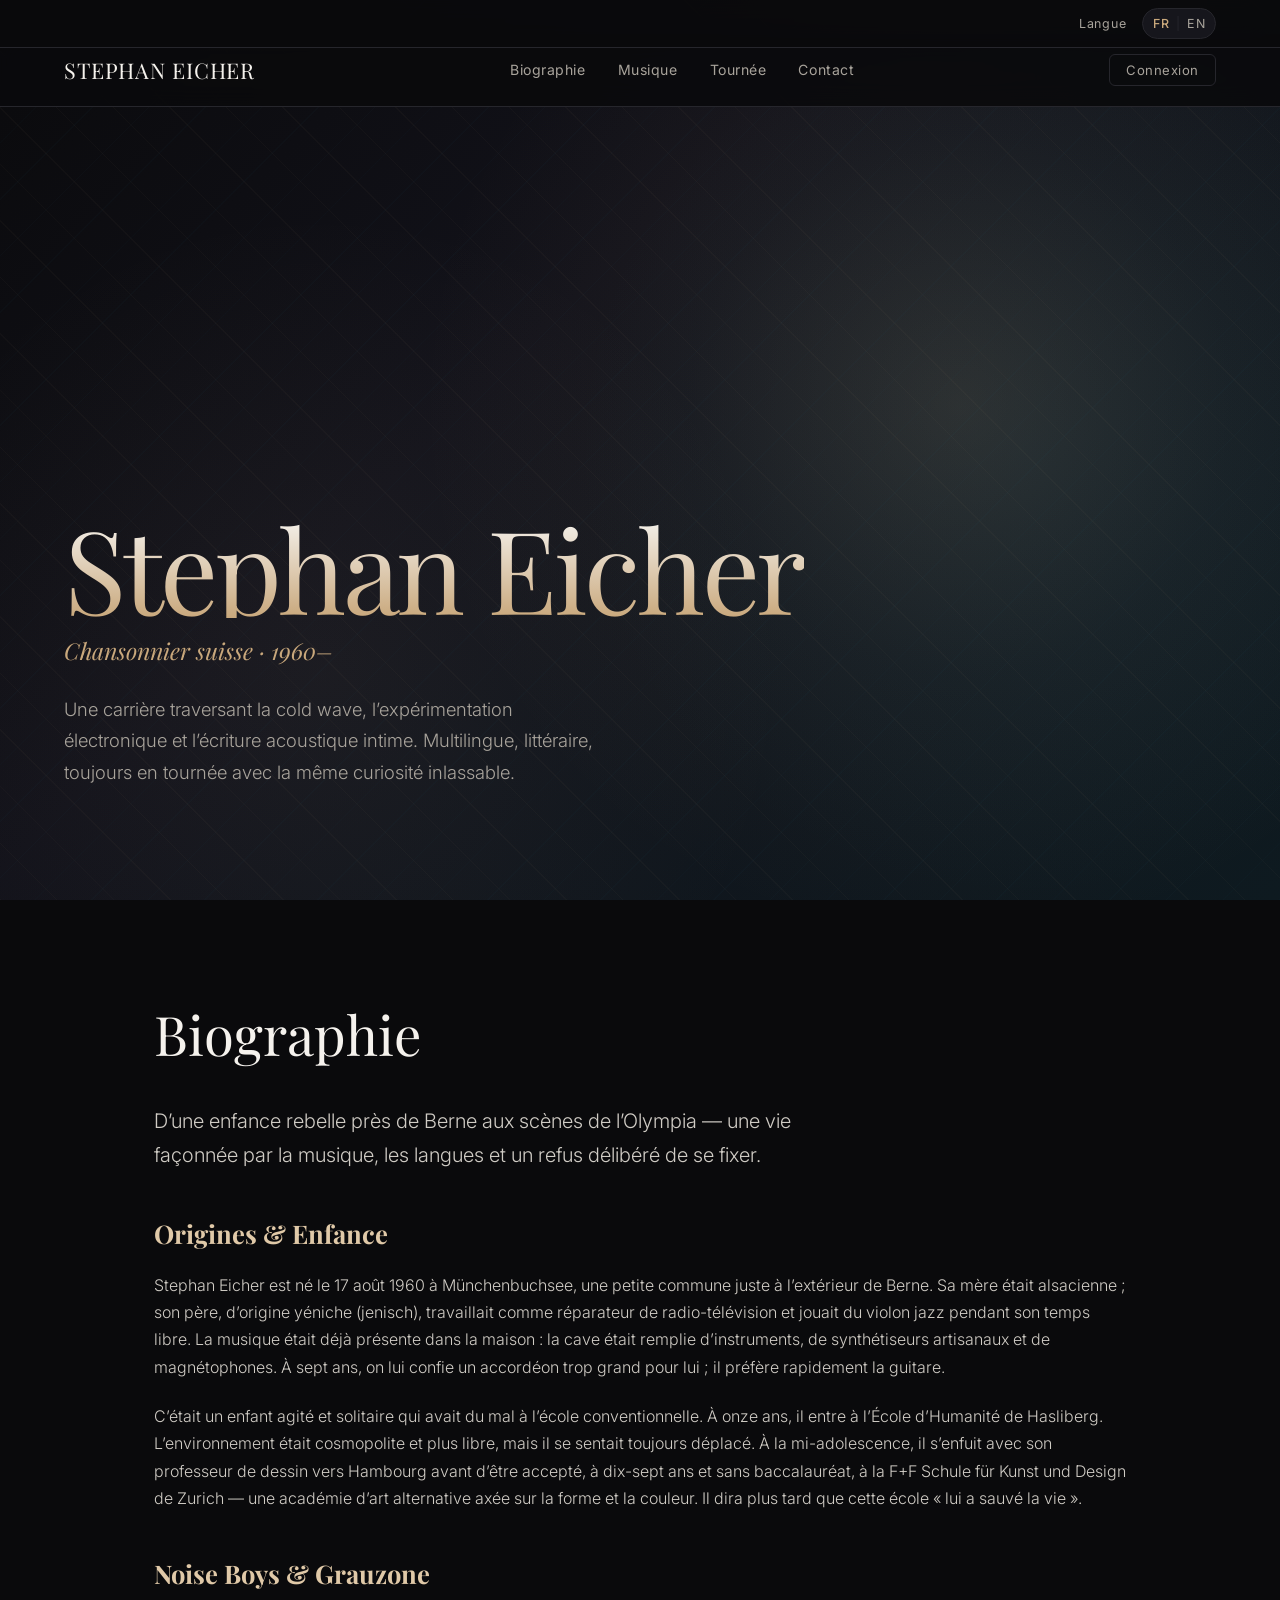
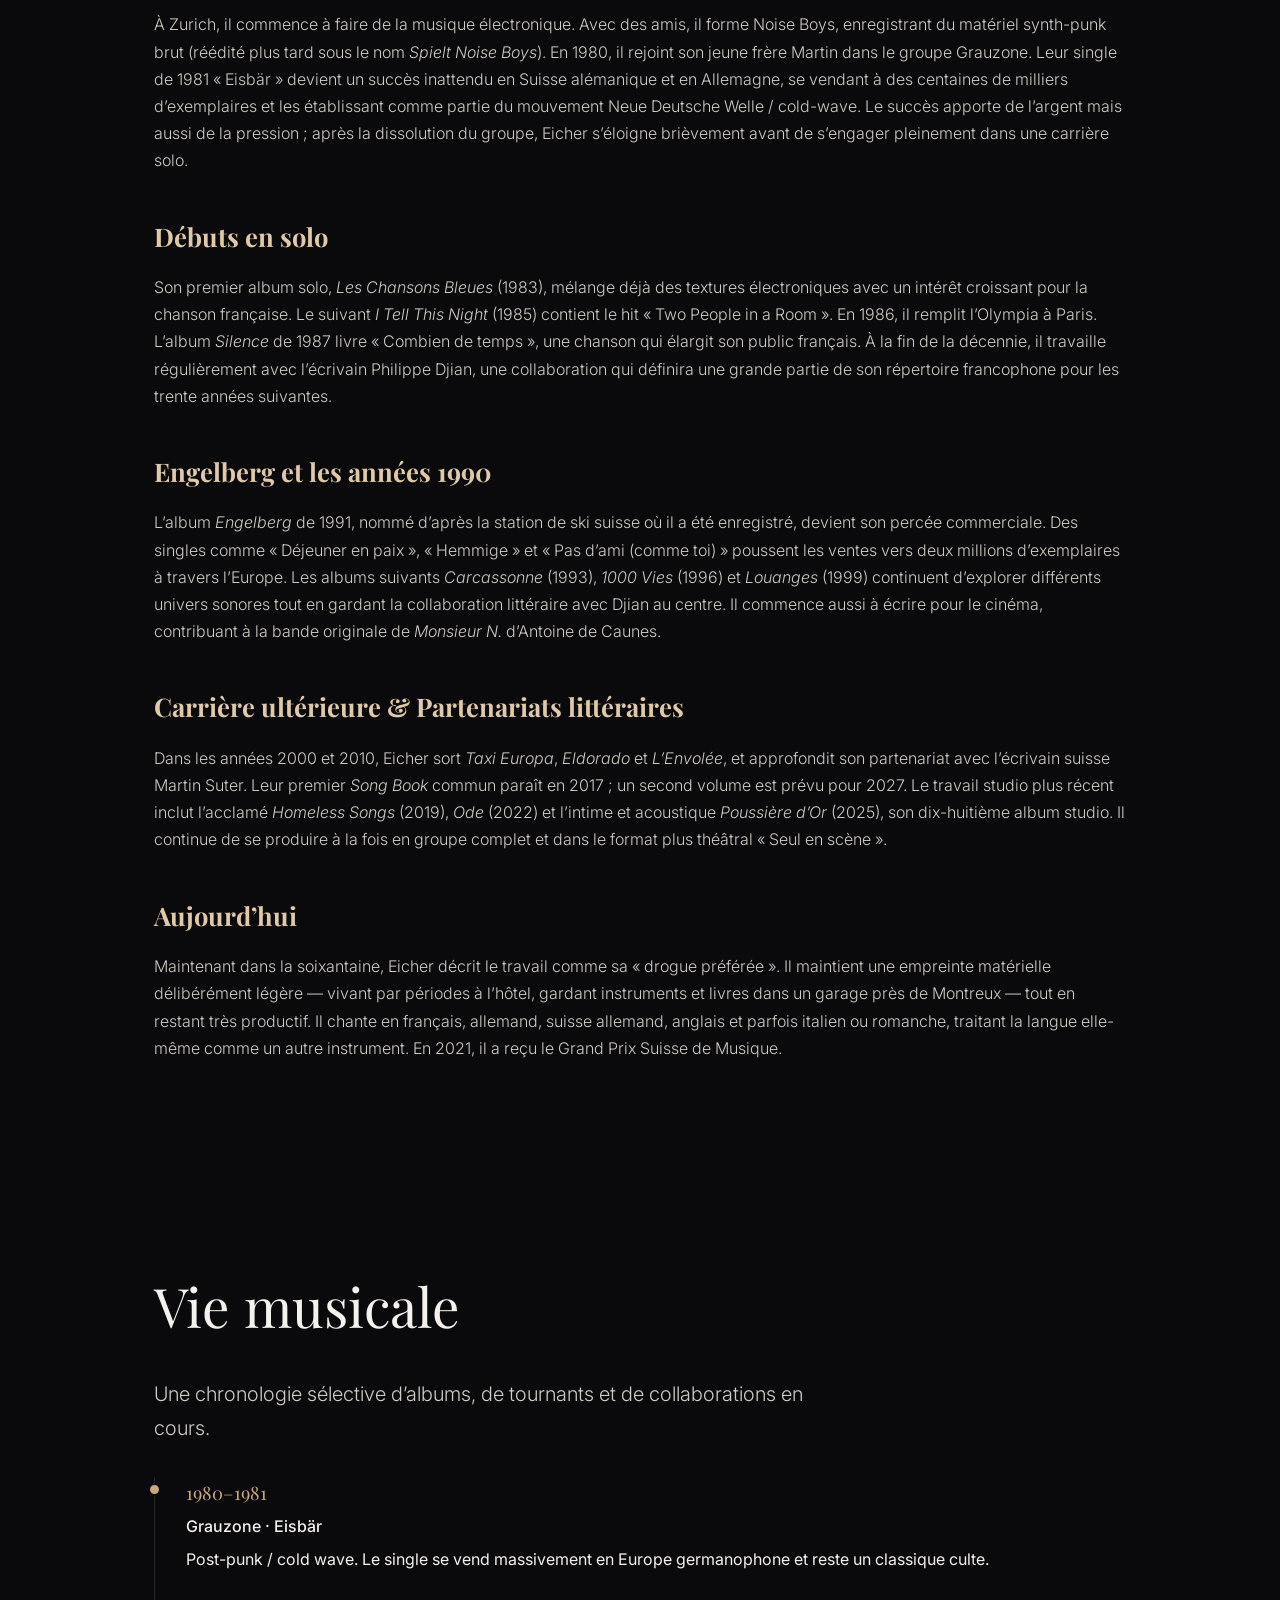
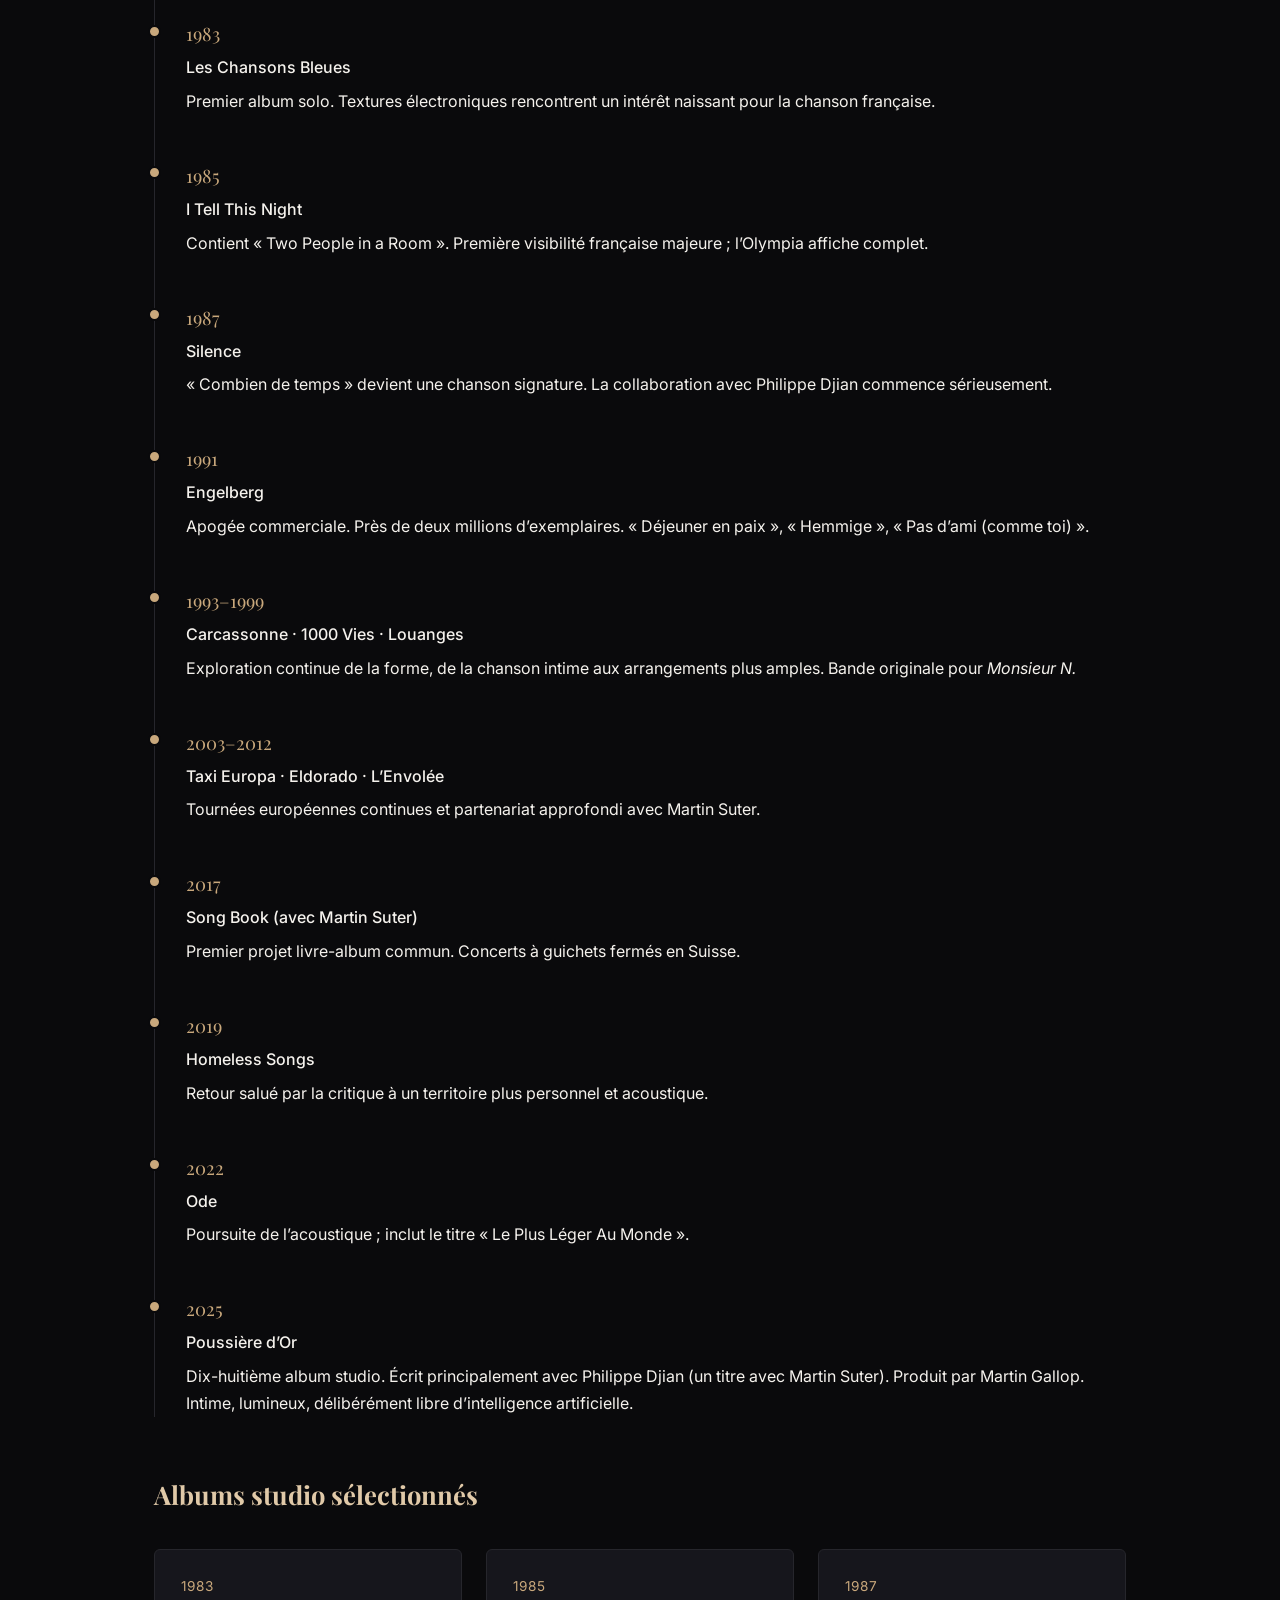
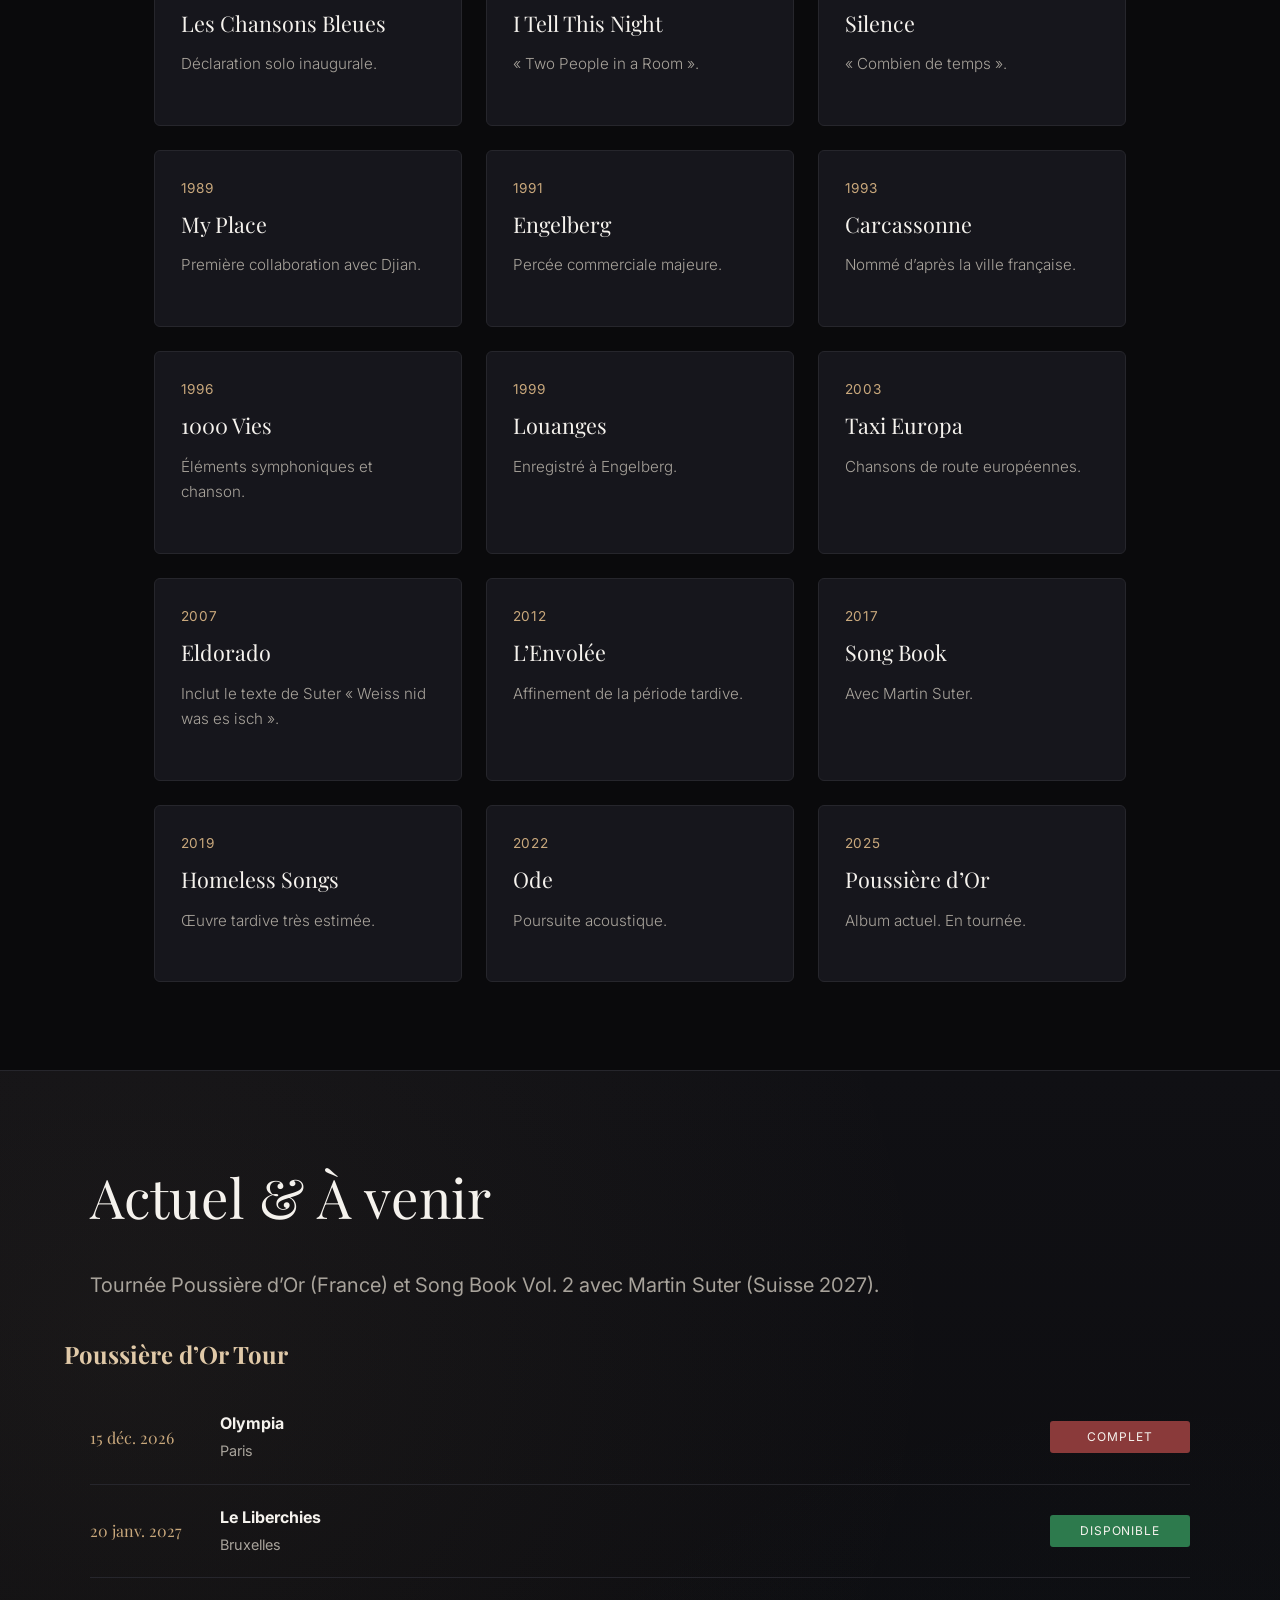
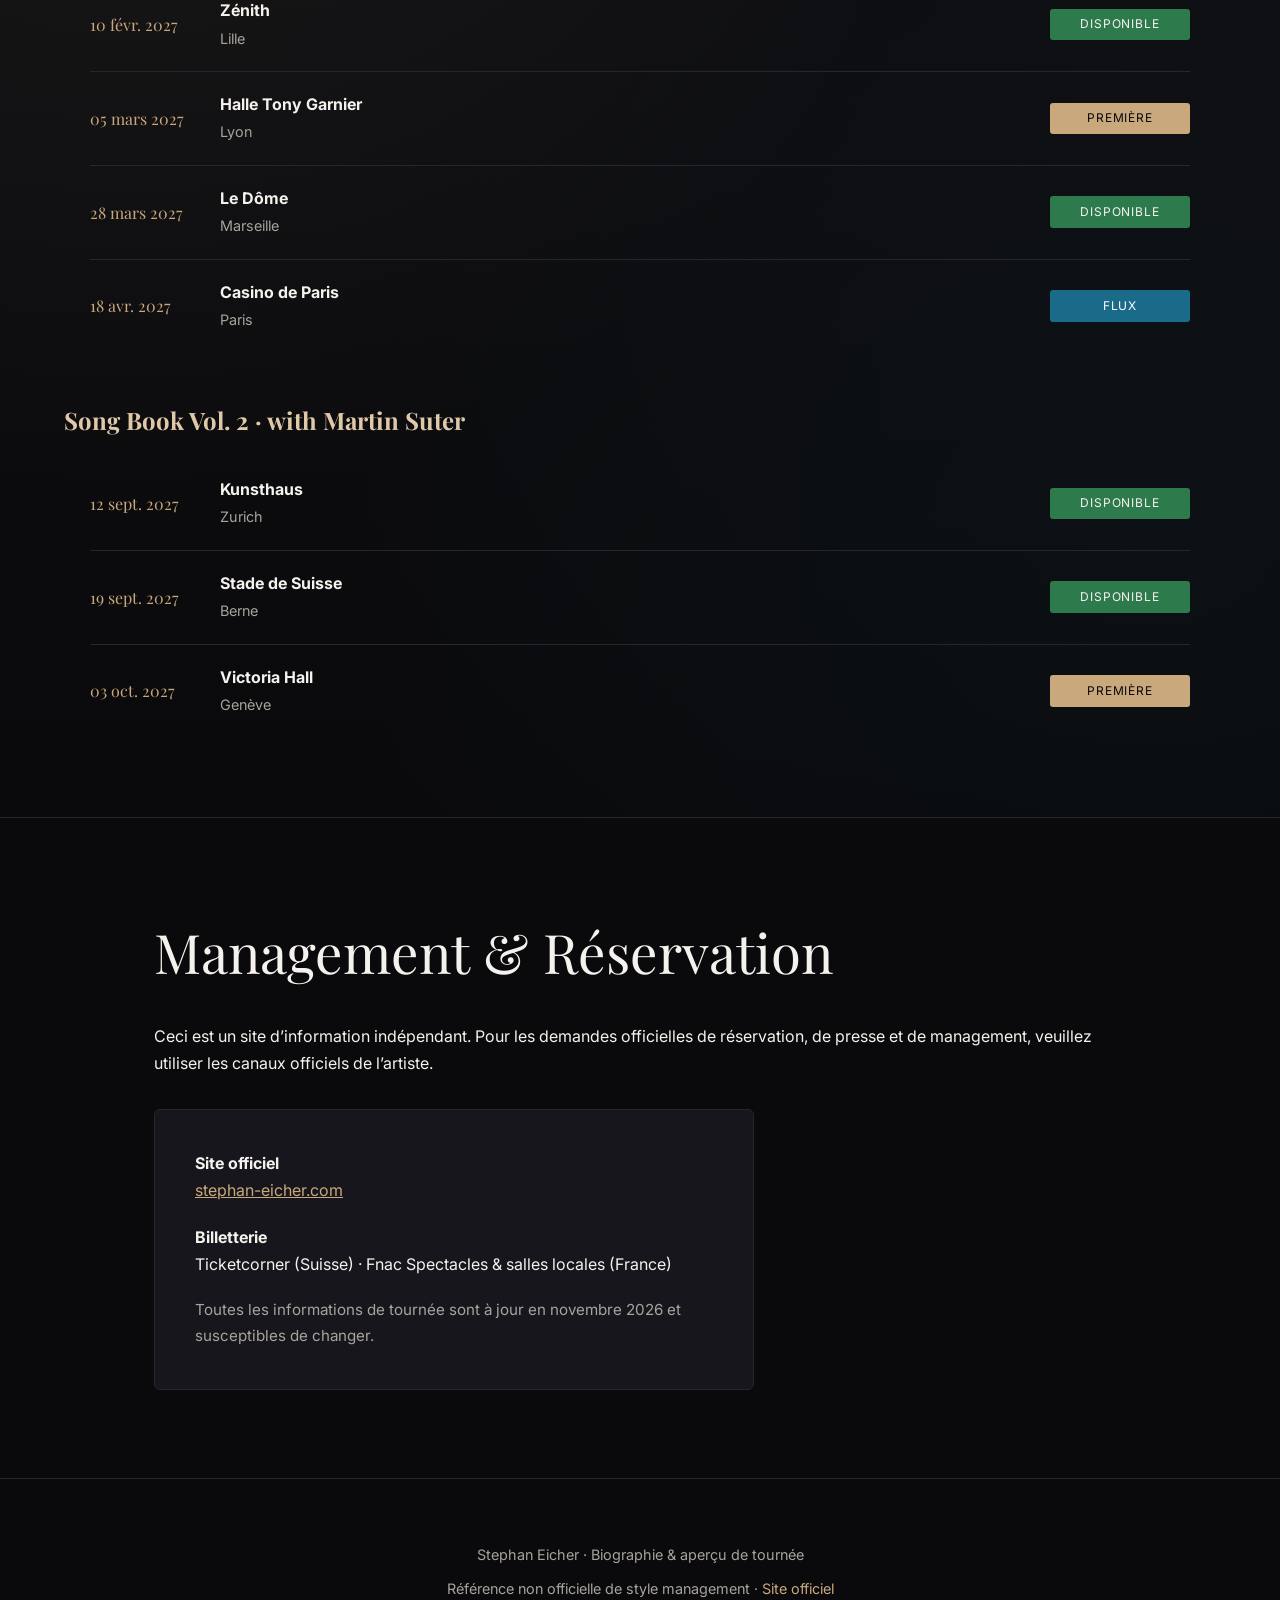
==== commit 694e1076: "Update index.html" ====
--- a/index.html
+++ b/index.html
@@ -6,8 +6,39 @@
   <title>Stephan Eicher — Management & Biographie</title>
   <link href="https://fonts.googleapis.com/css2?family=Playfair+Display:ital,wght@0,400;0,600;1,400&family=Inter:wght@300;400;500;600&display=swap" rel="stylesheet">
   <link rel="stylesheet" href="style.css">
+  <style>
+    /* Background slideshow wrapper */
+    #bg-slideshow {
+      position: fixed;
+      inset: 0;
+      z-index: -2;
+      background: #000;
+    }
+    #bg-slideshow .slide {
+      position: absolute;
+      inset: 0;
+      background-size: cover;
+      background-position: center 20%;
+      opacity: 0;
+      transition: opacity 2.5s ease-in-out;
+    }
+    #bg-slideshow .slide.active {
+      opacity: 1;
+    }
+    /* Dark overlay to make text readable */
+    #bg-overlay {
+      position: fixed;
+      inset: 0;
+      z-index: -1;
+      background: linear-gradient(180deg, rgba(10,10,12,0.85) 0%, rgba(10,10,12,0.95) 100%);
+    }
+  </style>
 </head>
 <body>
+
+<!-- Background Slideshow -->
+<div id="bg-slideshow"></div>
+<div id="bg-overlay"></div>
 
 <div class="lang-bar">
   <span>Langue</span>
@@ -27,7 +58,6 @@
     <li><a href="#contact" data-fr="Contact" data-en="Contact">Contact</a></li>
   </ul>
   <div class="nav-auth">
-    <!-- ADMIN BUTTON HAS BEEN REMOVED FROM HERE -->
     <button onclick="openLogin()" id="loginBtn">Connexion</button>
   </div>
 </nav>
@@ -235,6 +265,61 @@
   </div>
 </div>
 
+<script>
+  // Background Slideshow Logic
+  const photoUrls = [
+    "https://upload.wikimedia.org/wikipedia/commons/thumb/6/6f/2021_Stephan_Eicher_%28cropped%29.jpg/1200px-2021_Stephan_Eicher_%28cropped%29.jpg",
+    "https://upload.wikimedia.org/wikipedia/commons/thumb/9/9e/Eicher_Bardentreffen_15_0748.jpg/1280px-Eicher_Bardentreffen_15_0748.jpg",
+    "https://upload.wikimedia.org/wikipedia/commons/thumb/0/0d/Eicher_Bardentreffen_15_0781.jpg/1280px-Eicher_Bardentreffen_15_0781.jpg",
+    "https://upload.wikimedia.org/wikipedia/commons/thumb/4/4f/Eicher_Bardentreffen_15_0837.jpg/960px-Eicher_Bardentreffen_15_0837.jpg",
+    "https://upload.wikimedia.org/wikipedia/commons/thumb/7/7b/Eicher_Bardentreffen_15_0896.jpg/1280px-Eicher_Bardentreffen_15_0896.jpg",
+    "https://upload.wikimedia.org/wikipedia/commons/thumb/3/3e/Eicher_Bardentreffen_15_0937.jpg/960px-Eicher_Bardentreffen_15_0937.jpg",
+    "https://upload.wikimedia.org/wikipedia/commons/thumb/6/6e/Eicher_Bardentreffen_15_0964.jpg/1280px-Eicher_Bardentreffen_15_0964.jpg",
+    "https://upload.wikimedia.org/wikipedia/commons/thumb/0/0d/Stephan_Eicher_%40_Brussels_Summer_Festival_2012_%288656340316%29.jpg/1280px-Stephan_Eicher_%40_Brussels_Summer_Festival_2012_%288656340316%29.jpg",
+    "https://upload.wikimedia.org/wikipedia/commons/thumb/9/9e/Stephan_Eicher_%40_Bsf_2012_%287855842396%29.jpg/960px-Stephan_Eicher_%40_Bsf_2012_%287855842396%29.jpg",
+    "https://upload.wikimedia.org/wikipedia/commons/thumb/8/8e/Stephan_Eicher_%40_Bsf_2012_%288158762873%29.jpg/1280px-Stephan_Eicher_%40_Bsf_2012_%288158762873%29.jpg"
+  ];
+
+  const bgContainer = document.getElementById('bg-slideshow');
+  
+  async function convertToBase64(url) {
+    try {
+      const response = await fetch(url, { mode: 'cors' });
+      const blob = await response.blob();
+      return new Promise((resolve) => {
+        const reader = new FileReader();
+        reader.onloadend = () => resolve(reader.result);
+        reader.readAsDataURL(blob);
+      });
+    } catch (error) {
+      return url; // Fallback to URL if CORS fails
+    }
+  }
+
+  async function initBackground() {
+    for (let i = 0; i < photoUrls.length; i++) {
+      const base64 = await convertToBase64(photoUrls[i]);
+      const slide = document.createElement('div');
+      slide.className = 'slide' + (i === 0 ? ' active' : '');
+      slide.style.backgroundImage = `url('${base64}')`;
+      bgContainer.appendChild(slide);
+    }
+    
+    const slides = document.querySelectorAll('.slide');
+    let currentSlide = 0;
+    
+    setInterval(() => {
+      slides[currentSlide].classList.remove('active');
+      currentSlide = (currentSlide + 1) % slides.length;
+      slides[currentSlide].classList.add('active');
+    }, 5000);
+  }
+
+  // Wait for page load to start fetching background
+  window.addEventListener('load', initBackground);
+</script>
+
+<!-- Your standard site scripts -->
 <script src="script.js"></script>
 </body>
 </html>
--- a/style.css
+++ b/style.css
@@ -73,27 +73,30 @@
 }
 nav a:hover { color: var(--gold); }
 .nav-auth { display: flex; gap: 0.8rem; align-items: center; }
-.nav-auth button, .nav-auth a.btn {
+.nav-auth button {
   background: transparent; border: 1px solid var(--line); color: var(--muted);
   padding: 0.45rem 1rem; border-radius: var(--radius); cursor: pointer;
   font-family: 'Inter', sans-serif; font-size: 0.82rem; letter-spacing: 0.04em;
   transition: var(--transition); text-decoration: none; display: inline-block;
 }
-.nav-auth button:hover, .nav-auth a.btn:hover { border-color: var(--gold); color: var(--gold); }
-.nav-auth .primary { background: var(--gold); color: #0a0a0c; border-color: var(--gold); font-weight: 500; }
-.nav-auth .primary:hover { background: var(--gold-soft); color: #0a0a0c; }
-
-/* HERO — pure CSS */
+.nav-auth button:hover { border-color: var(--gold); color: var(--gold); }
+
+/* HERO — Pure CSS Built-in Artistic Background */
 .hero {
   min-height: 100vh; display: flex; align-items: flex-end;
   padding: 0 5% 7rem;
   position: relative;
   background:
-    radial-gradient(ellipse at 70% 30%, rgba(201,168,124,0.15) 0%, transparent 55%),
-    radial-gradient(ellipse at 30% 70%, rgba(26,107,138,0.12) 0%, transparent 55%),
+    /* Abstract silhouette / glowing light effects */
+    radial-gradient(circle at 75% 45%, rgba(201,168,124,0.15) 0%, rgba(201,168,124,0.05) 25%, transparent 50%),
+    radial-gradient(circle at 80% 50%, rgba(26,107,138,0.1) 0%, transparent 40%),
+    radial-gradient(circle at 25% 75%, rgba(224,201,168,0.05) 0%, transparent 40%),
+    /* Deep luxury background */
     linear-gradient(135deg, #0a0a0c 0%, #12121a 40%, #0e1a20 100%);
   overflow: hidden;
 }
+
+/* Fine gold / cyan lines to give texture */
 .hero::before {
   content: '';
   position: absolute; inset: 0;
@@ -102,12 +105,7 @@
     repeating-linear-gradient(-45deg, rgba(26,107,138,0.03) 0px, rgba(26,107,138,0.03) 1px, transparent 1px, transparent 40px);
   pointer-events: none;
 }
-.hero::after {
-  content: '';
-  position: absolute; inset: 0;
-  background: radial-gradient(ellipse at 70% 40%, rgba(201,168,124,0.10) 0%, transparent 55%);
-  pointer-events: none;
-}
+
 .hero-content { position: relative; z-index: 2; max-width: 820px; }
 .hero h1 {
   font-family: 'Playfair Display', serif;
@@ -388,7 +386,7 @@
   nav { top: 32px; padding: 0.9rem 4%; }
   .lang-bar { padding: 0.4rem 4%; }
   .nav-auth { gap: 0.4rem; }
-  .nav-auth button, .nav-auth a.btn { padding: 0.35rem 0.7rem; font-size: 0.75rem; }
+  .nav-auth button { padding: 0.35rem 0.7rem; font-size: 0.75rem; }
   .dash-header { flex-direction: column; gap: 0.8rem; align-items: flex-start; }
   .dash-bookings .booking-header,
   .booking-row { grid-template-columns: 80px 1fr 90px; }
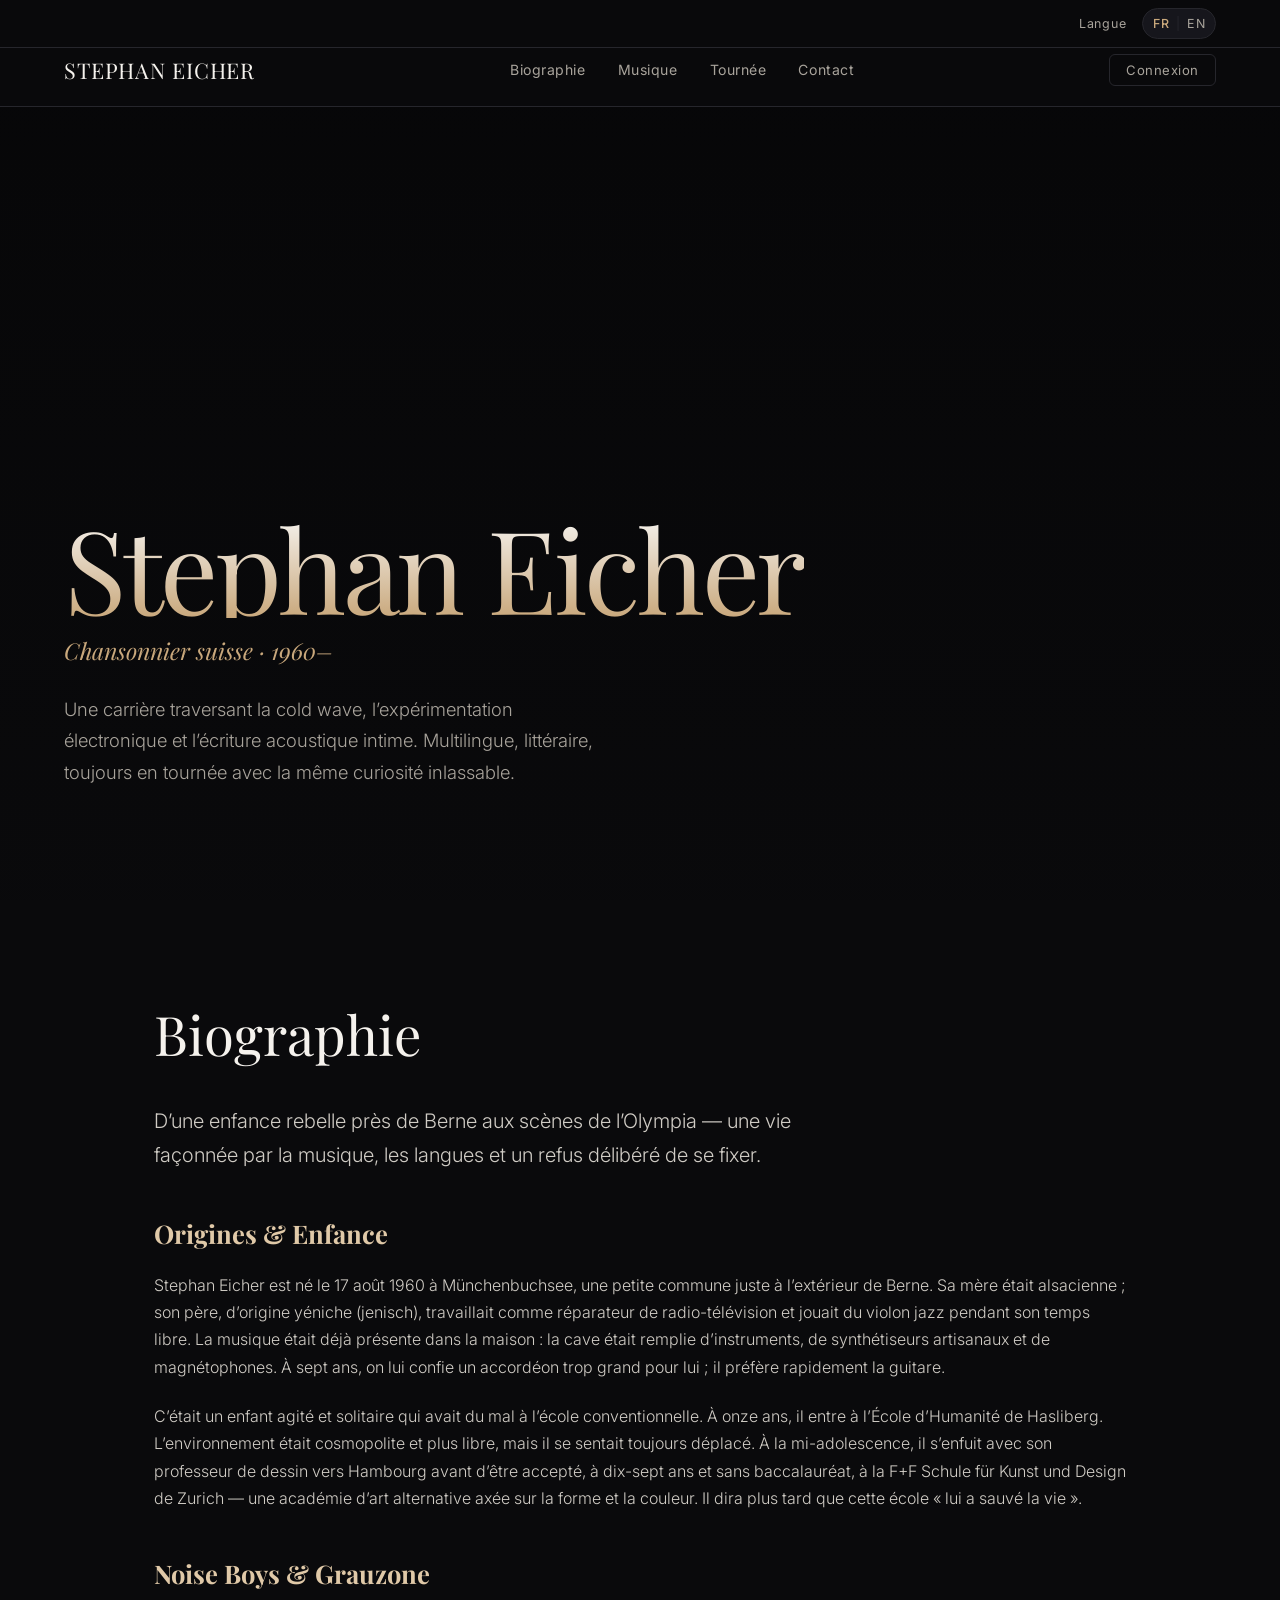
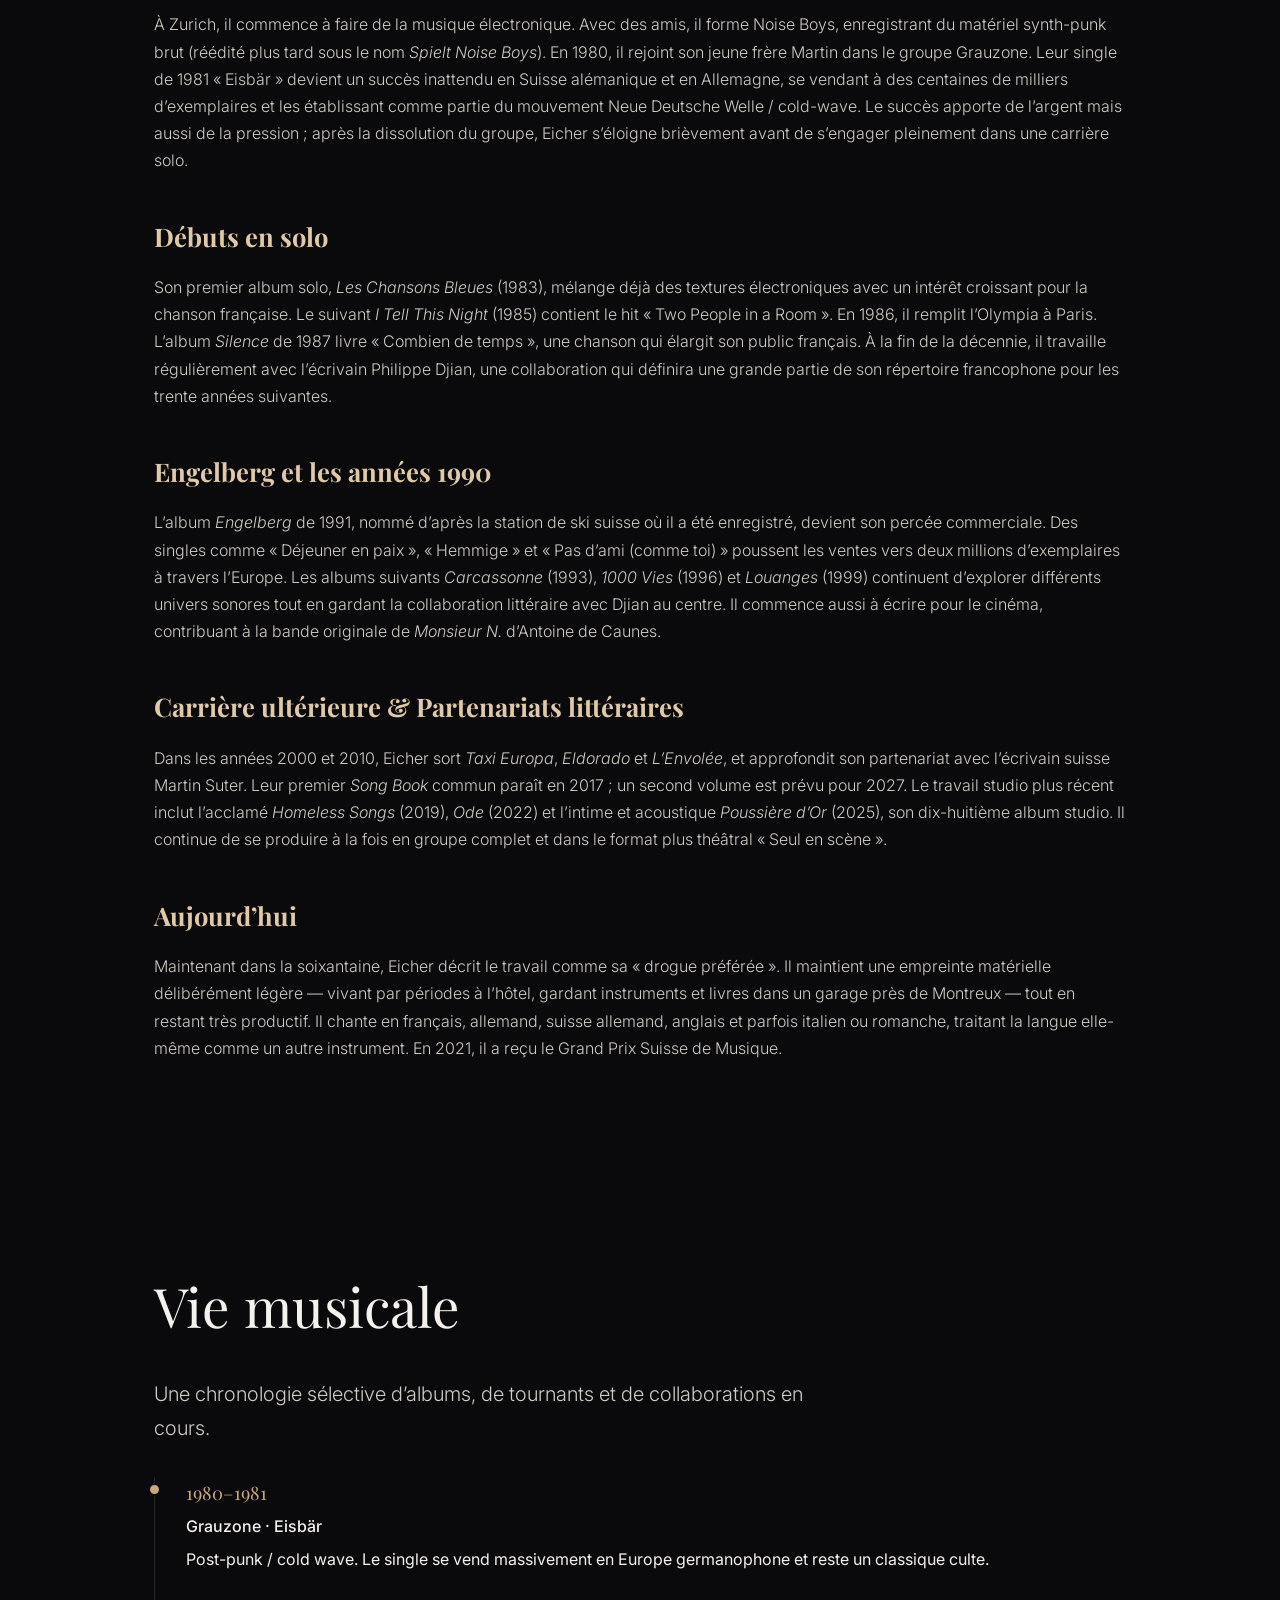
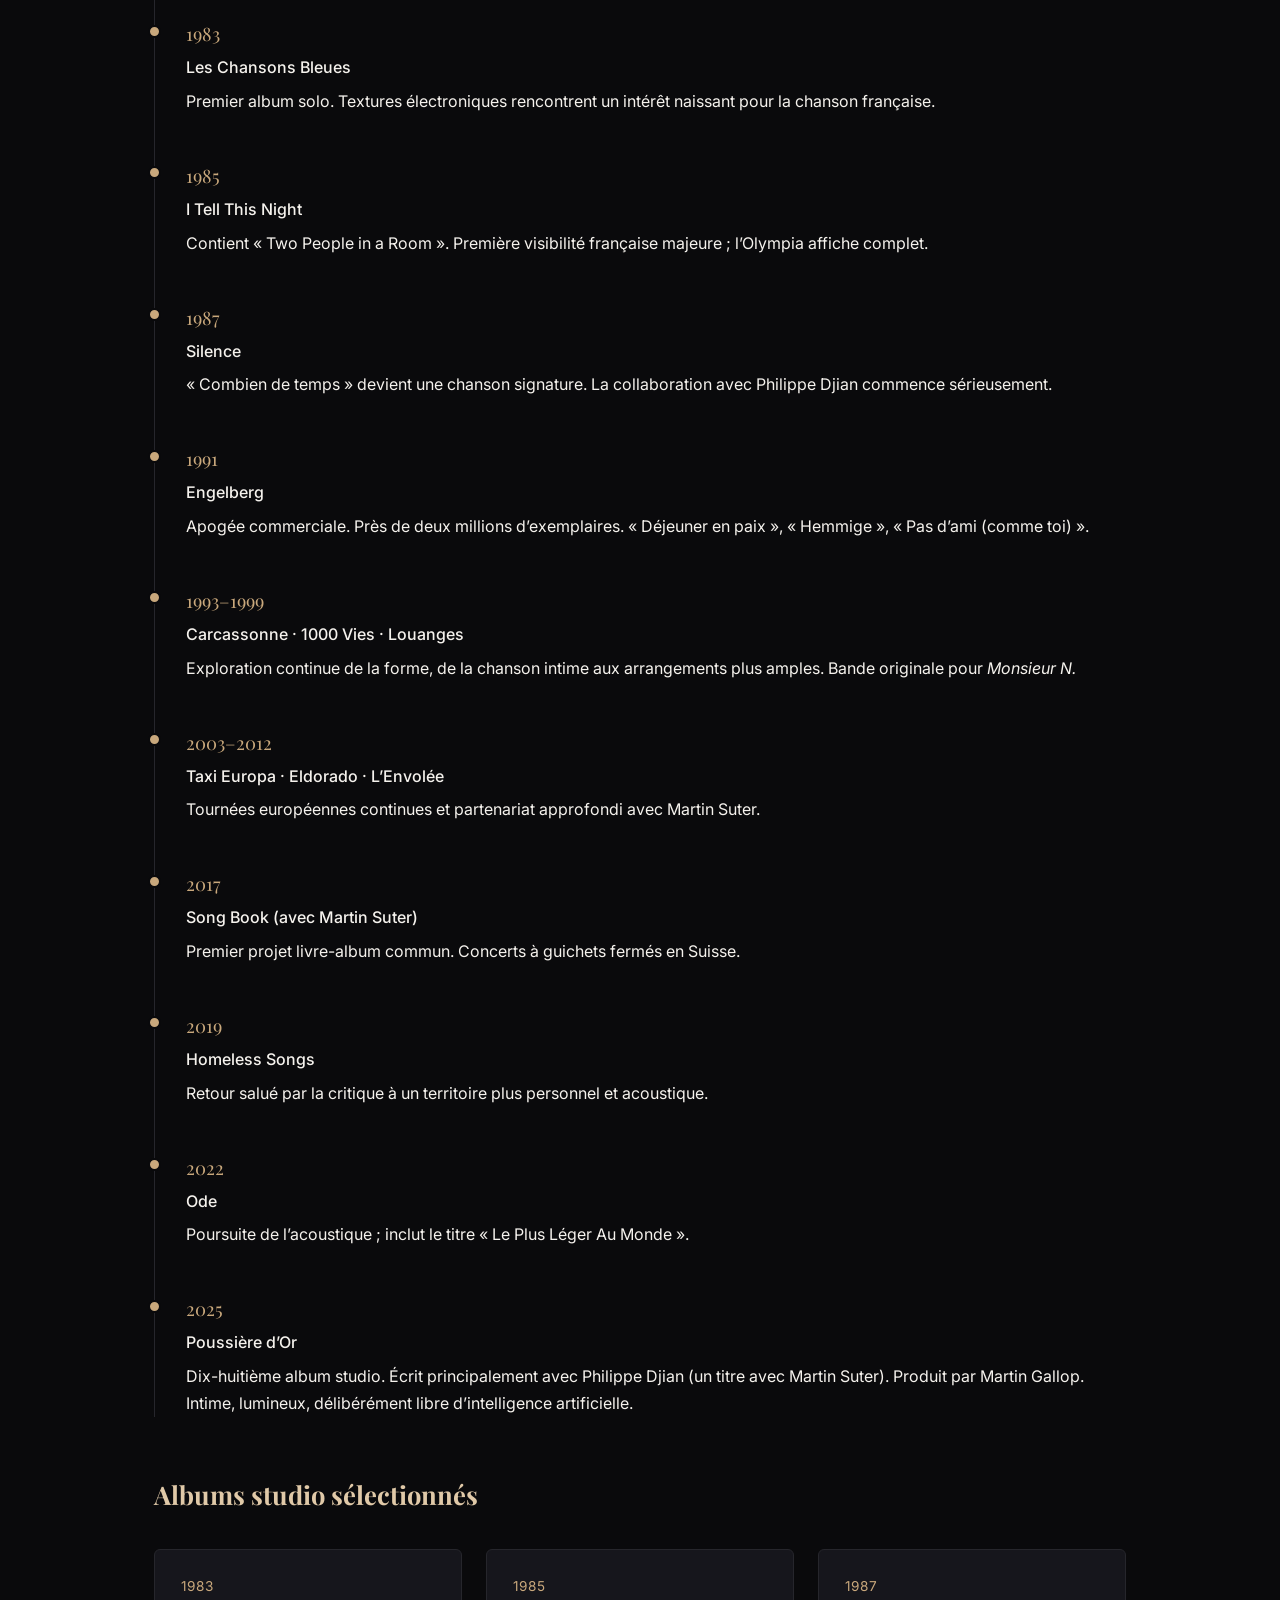
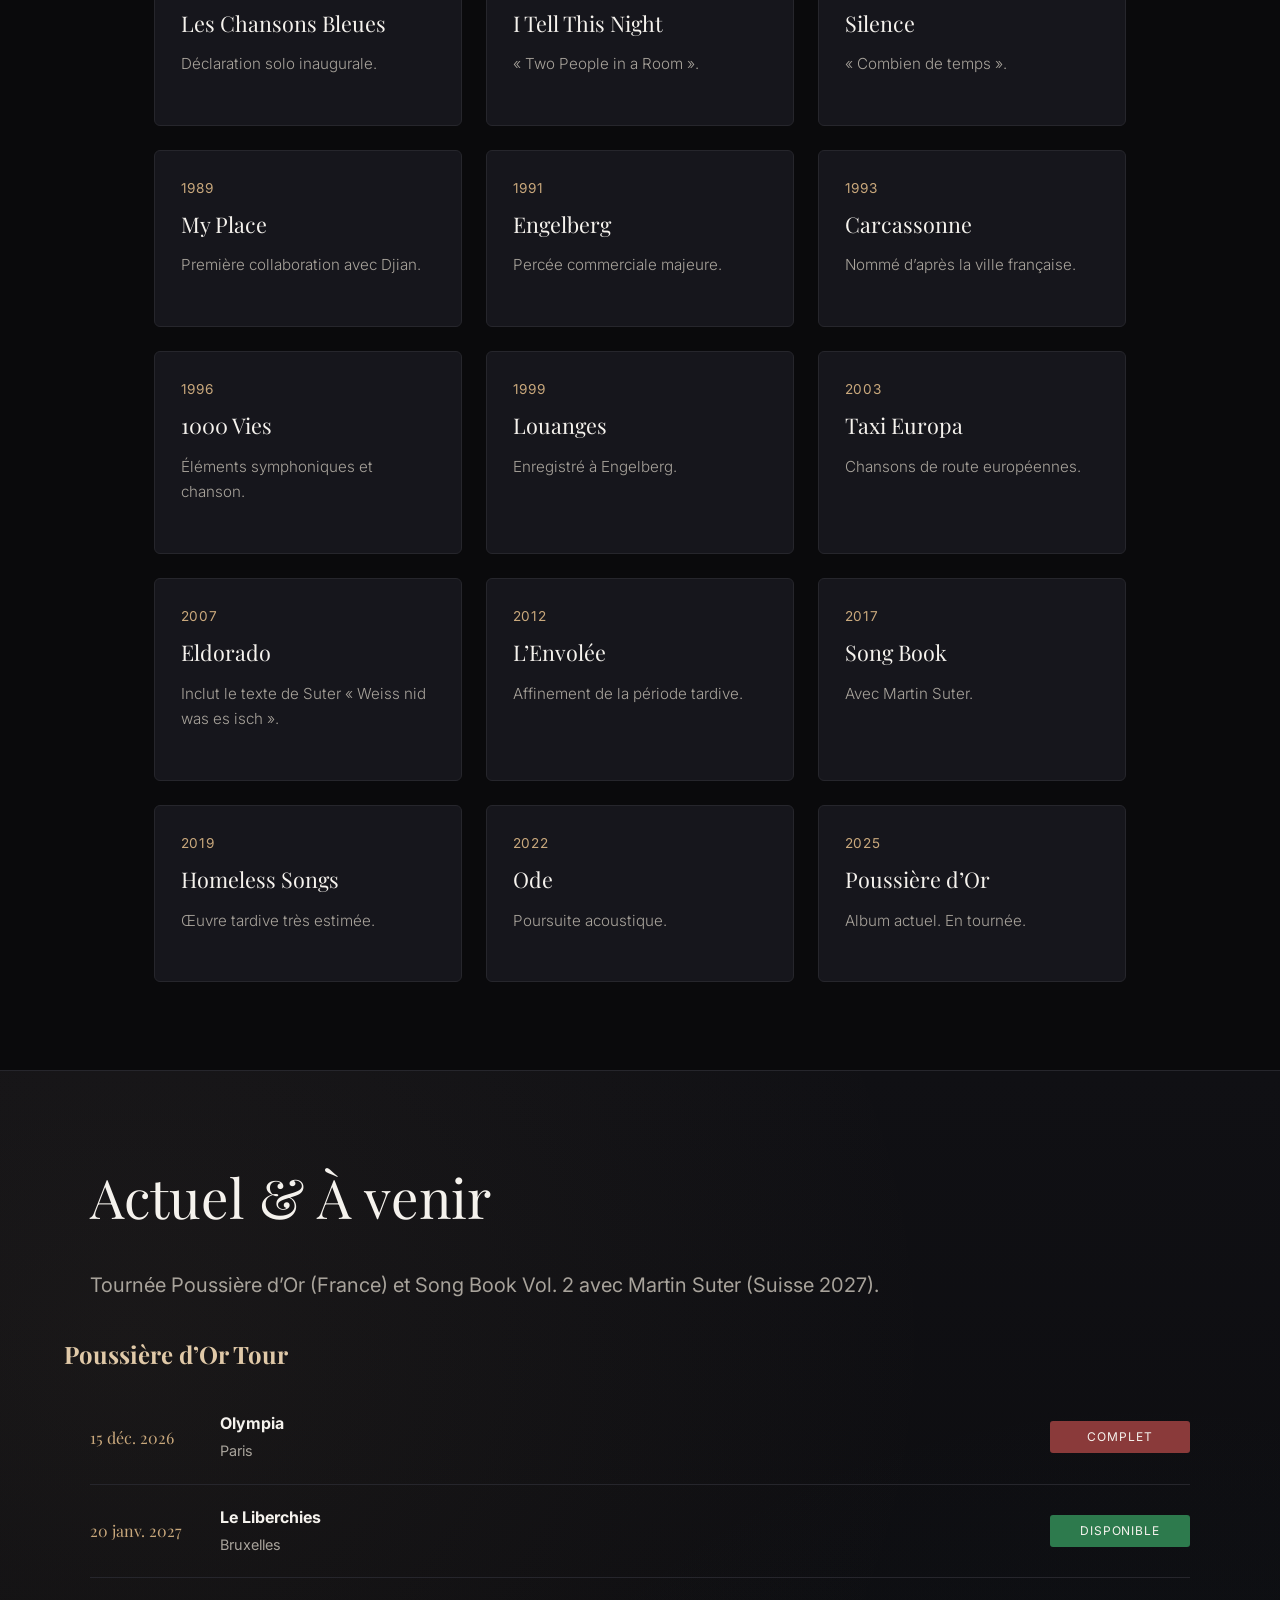
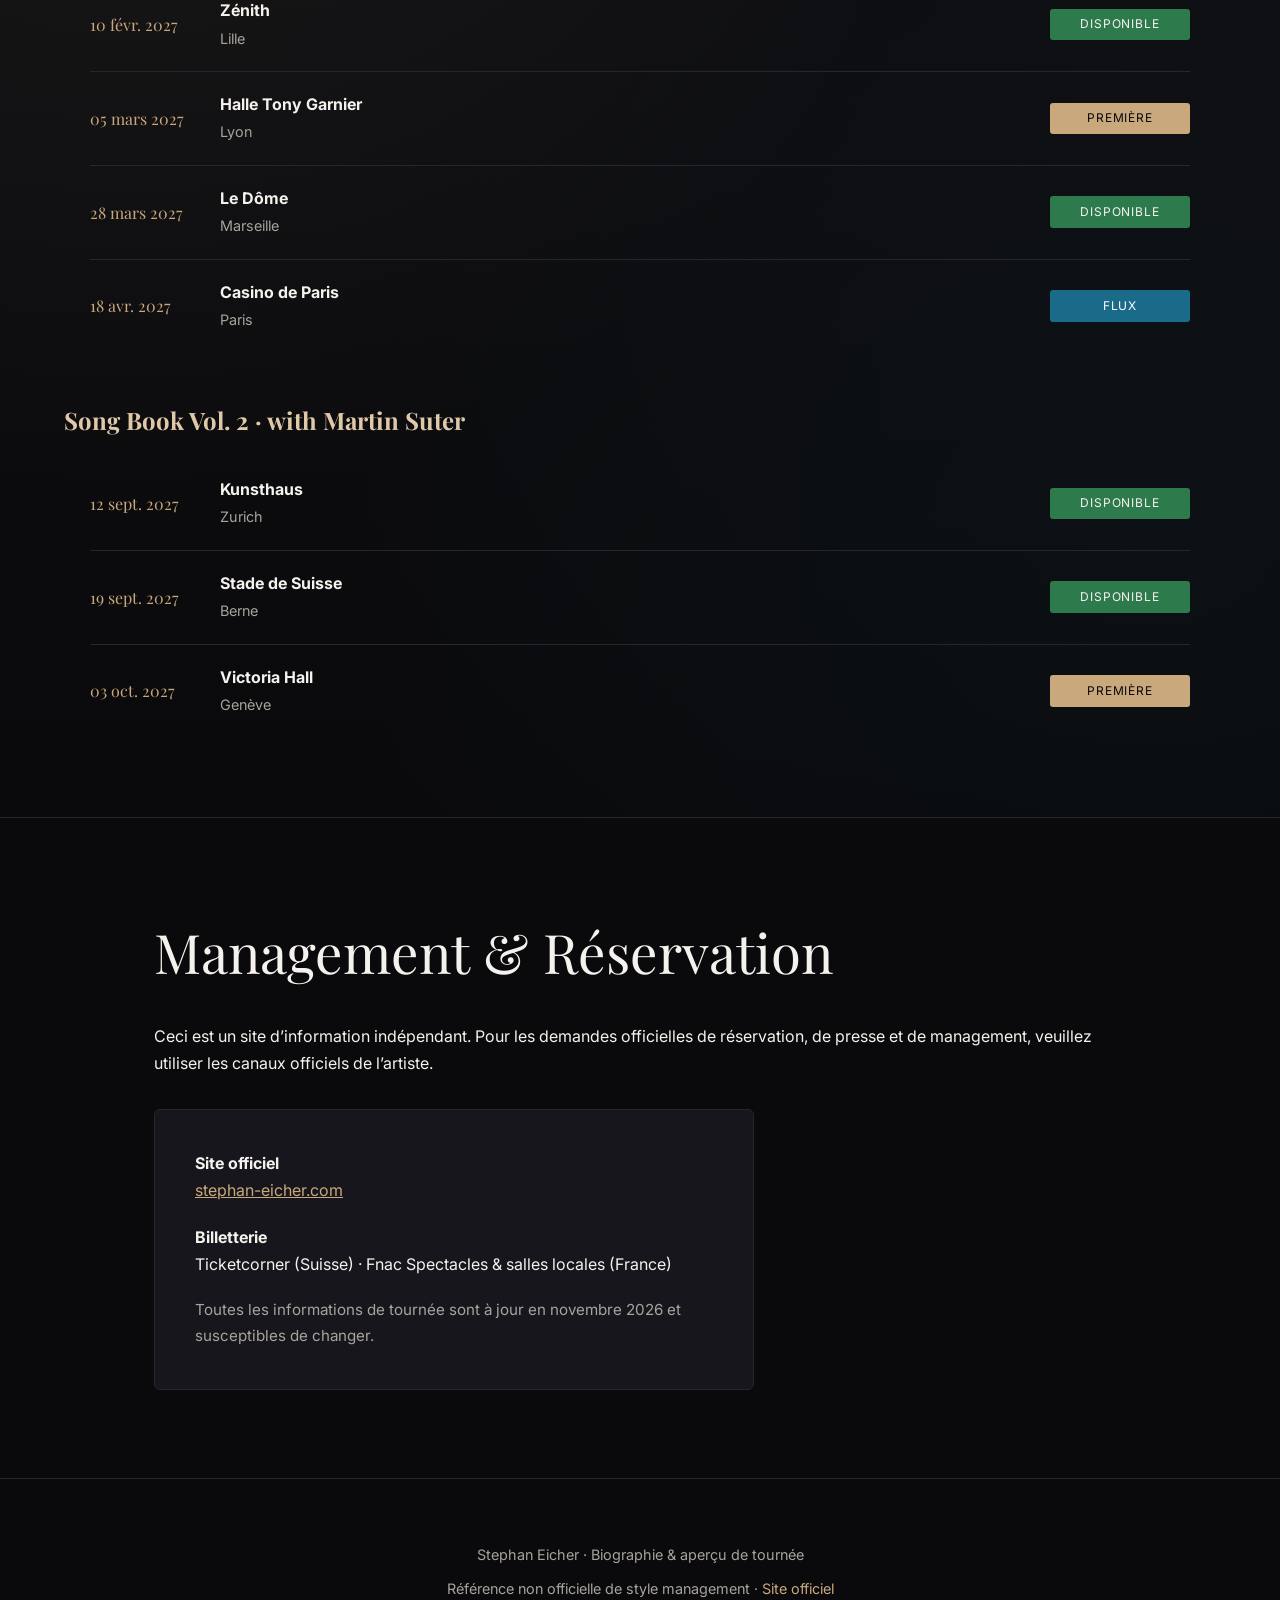
==== commit b2e67749: "Update index.html" ====
--- a/index.html
+++ b/index.html
@@ -30,14 +30,32 @@
       position: fixed;
       inset: 0;
       z-index: -1;
-      background: linear-gradient(180deg, rgba(10,10,12,0.85) 0%, rgba(10,10,12,0.95) 100%);
+      background: linear-gradient(180deg, rgba(10,10,12,0.65) 0%, rgba(10,10,12,0.95) 100%);
     }
   </style>
 </head>
 <body>
 
-<!-- Background Slideshow -->
-<div id="bg-slideshow"></div>
+<!-- Background Slideshow (Loads from your images folder) -->
+<div id="bg-slideshow">
+  <div class="slide active" style="background-image: url('images/photo_01.jpg');"></div>
+  <div class="slide" style="background-image: url('images/photo_02.jpg');"></div>
+  <div class="slide" style="background-image: url('images/photo_03.jpg');"></div>
+  <div class="slide" style="background-image: url('images/photo_04.jpg');"></div>
+  <div class="slide" style="background-image: url('images/photo_05.jpg');"></div>
+  <div class="slide" style="background-image: url('images/photo_06.jpg');"></div>
+  <div class="slide" style="background-image: url('images/photo_07.jpg');"></div>
+  <div class="slide" style="background-image: url('images/photo_08.jpg');"></div>
+  <div class="slide" style="background-image: url('images/photo_09.jpg');"></div>
+  <div class="slide" style="background-image: url('images/photo_10.jpg');"></div>
+  <div class="slide" style="background-image: url('images/photo_11.jpg');"></div>
+  <div class="slide" style="background-image: url('images/photo_12.jpg');"></div>
+  <div class="slide" style="background-image: url('images/photo_13.jpg');"></div>
+  <div class="slide" style="background-image: url('images/photo_14.jpg');"></div>
+  <div class="slide" style="background-image: url('images/photo_15.jpg');"></div>
+  <div class="slide" style="background-image: url('images/photo_16.jpg');"></div>
+  <div class="slide" style="background-image: url('images/photo_17.jpg');"></div>
+</div>
 <div id="bg-overlay"></div>
 
 <div class="lang-bar">
@@ -266,57 +284,16 @@
 </div>
 
 <script>
-  // Background Slideshow Logic
-  const photoUrls = [
-    "https://upload.wikimedia.org/wikipedia/commons/thumb/6/6f/2021_Stephan_Eicher_%28cropped%29.jpg/1200px-2021_Stephan_Eicher_%28cropped%29.jpg",
-    "https://upload.wikimedia.org/wikipedia/commons/thumb/9/9e/Eicher_Bardentreffen_15_0748.jpg/1280px-Eicher_Bardentreffen_15_0748.jpg",
-    "https://upload.wikimedia.org/wikipedia/commons/thumb/0/0d/Eicher_Bardentreffen_15_0781.jpg/1280px-Eicher_Bardentreffen_15_0781.jpg",
-    "https://upload.wikimedia.org/wikipedia/commons/thumb/4/4f/Eicher_Bardentreffen_15_0837.jpg/960px-Eicher_Bardentreffen_15_0837.jpg",
-    "https://upload.wikimedia.org/wikipedia/commons/thumb/7/7b/Eicher_Bardentreffen_15_0896.jpg/1280px-Eicher_Bardentreffen_15_0896.jpg",
-    "https://upload.wikimedia.org/wikipedia/commons/thumb/3/3e/Eicher_Bardentreffen_15_0937.jpg/960px-Eicher_Bardentreffen_15_0937.jpg",
-    "https://upload.wikimedia.org/wikipedia/commons/thumb/6/6e/Eicher_Bardentreffen_15_0964.jpg/1280px-Eicher_Bardentreffen_15_0964.jpg",
-    "https://upload.wikimedia.org/wikipedia/commons/thumb/0/0d/Stephan_Eicher_%40_Brussels_Summer_Festival_2012_%288656340316%29.jpg/1280px-Stephan_Eicher_%40_Brussels_Summer_Festival_2012_%288656340316%29.jpg",
-    "https://upload.wikimedia.org/wikipedia/commons/thumb/9/9e/Stephan_Eicher_%40_Bsf_2012_%287855842396%29.jpg/960px-Stephan_Eicher_%40_Bsf_2012_%287855842396%29.jpg",
-    "https://upload.wikimedia.org/wikipedia/commons/thumb/8/8e/Stephan_Eicher_%40_Bsf_2012_%288158762873%29.jpg/1280px-Stephan_Eicher_%40_Bsf_2012_%288158762873%29.jpg"
-  ];
-
-  const bgContainer = document.getElementById('bg-slideshow');
+  // Slideshow Logic (Changes every 5 seconds)
+  let currentSlide = 0;
+  const slides = document.querySelectorAll('#bg-slideshow .slide');
   
-  async function convertToBase64(url) {
-    try {
-      const response = await fetch(url, { mode: 'cors' });
-      const blob = await response.blob();
-      return new Promise((resolve) => {
-        const reader = new FileReader();
-        reader.onloadend = () => resolve(reader.result);
-        reader.readAsDataURL(blob);
-      });
-    } catch (error) {
-      return url; // Fallback to URL if CORS fails
-    }
-  }
-
-  async function initBackground() {
-    for (let i = 0; i < photoUrls.length; i++) {
-      const base64 = await convertToBase64(photoUrls[i]);
-      const slide = document.createElement('div');
-      slide.className = 'slide' + (i === 0 ? ' active' : '');
-      slide.style.backgroundImage = `url('${base64}')`;
-      bgContainer.appendChild(slide);
-    }
-    
-    const slides = document.querySelectorAll('.slide');
-    let currentSlide = 0;
-    
-    setInterval(() => {
-      slides[currentSlide].classList.remove('active');
-      currentSlide = (currentSlide + 1) % slides.length;
-      slides[currentSlide].classList.add('active');
-    }, 5000);
-  }
-
-  // Wait for page load to start fetching background
-  window.addEventListener('load', initBackground);
+  setInterval(() => {
+    if (slides.length === 0) return;
+    slides[currentSlide].classList.remove('active');
+    currentSlide = (currentSlide + 1) % slides.length;
+    slides[currentSlide].classList.add('active');
+  }, 5000);
 </script>
 
 <!-- Your standard site scripts -->
--- a/style.css
+++ b/style.css
@@ -81,31 +81,14 @@
 }
 .nav-auth button:hover { border-color: var(--gold); color: var(--gold); }
 
-/* HERO — Pure CSS Built-in Artistic Background */
+/* HERO */
 .hero {
   min-height: 100vh; display: flex; align-items: flex-end;
   padding: 0 5% 7rem;
   position: relative;
-  background:
-    /* Abstract silhouette / glowing light effects */
-    radial-gradient(circle at 75% 45%, rgba(201,168,124,0.15) 0%, rgba(201,168,124,0.05) 25%, transparent 50%),
-    radial-gradient(circle at 80% 50%, rgba(26,107,138,0.1) 0%, transparent 40%),
-    radial-gradient(circle at 25% 75%, rgba(224,201,168,0.05) 0%, transparent 40%),
-    /* Deep luxury background */
-    linear-gradient(135deg, #0a0a0c 0%, #12121a 40%, #0e1a20 100%);
+  background: transparent; /* Overridden by the background slideshow */
   overflow: hidden;
 }
-
-/* Fine gold / cyan lines to give texture */
-.hero::before {
-  content: '';
-  position: absolute; inset: 0;
-  background-image:
-    repeating-linear-gradient(45deg, rgba(201,168,124,0.03) 0px, rgba(201,168,124,0.03) 1px, transparent 1px, transparent 40px),
-    repeating-linear-gradient(-45deg, rgba(26,107,138,0.03) 0px, rgba(26,107,138,0.03) 1px, transparent 1px, transparent 40px);
-  pointer-events: none;
-}
-
 .hero-content { position: relative; z-index: 2; max-width: 820px; }
 .hero h1 {
   font-family: 'Playfair Display', serif;
@@ -139,9 +122,7 @@
 
 .album-grid { display: grid; grid-template-columns: repeat(auto-fill, minmax(280px, 1fr)); gap: 1.5rem; margin-top: 2rem; }
 .album-card { 
-  display: block;
-  text-decoration: none;
-  color: inherit;
+  display: block; text-decoration: none; color: inherit;
   background: var(--bg-card); border: 1px solid var(--line); 
   padding: 1.6rem; transition: var(--transition); border-radius: var(--radius); 
 }
@@ -150,7 +131,7 @@
 .album-card h4 { font-family: 'Playfair Display', serif; font-size: 1.35rem; margin: 0.4rem 0 0.6rem; font-weight: 400; }
 .album-card p { color: var(--muted); font-size: 0.95rem; font-weight: 300; }
 
-/* TOUR SECTION — pure CSS */
+/* TOUR SECTION */
 .tour-section {
   padding: 5rem 5%; position: relative;
   background:
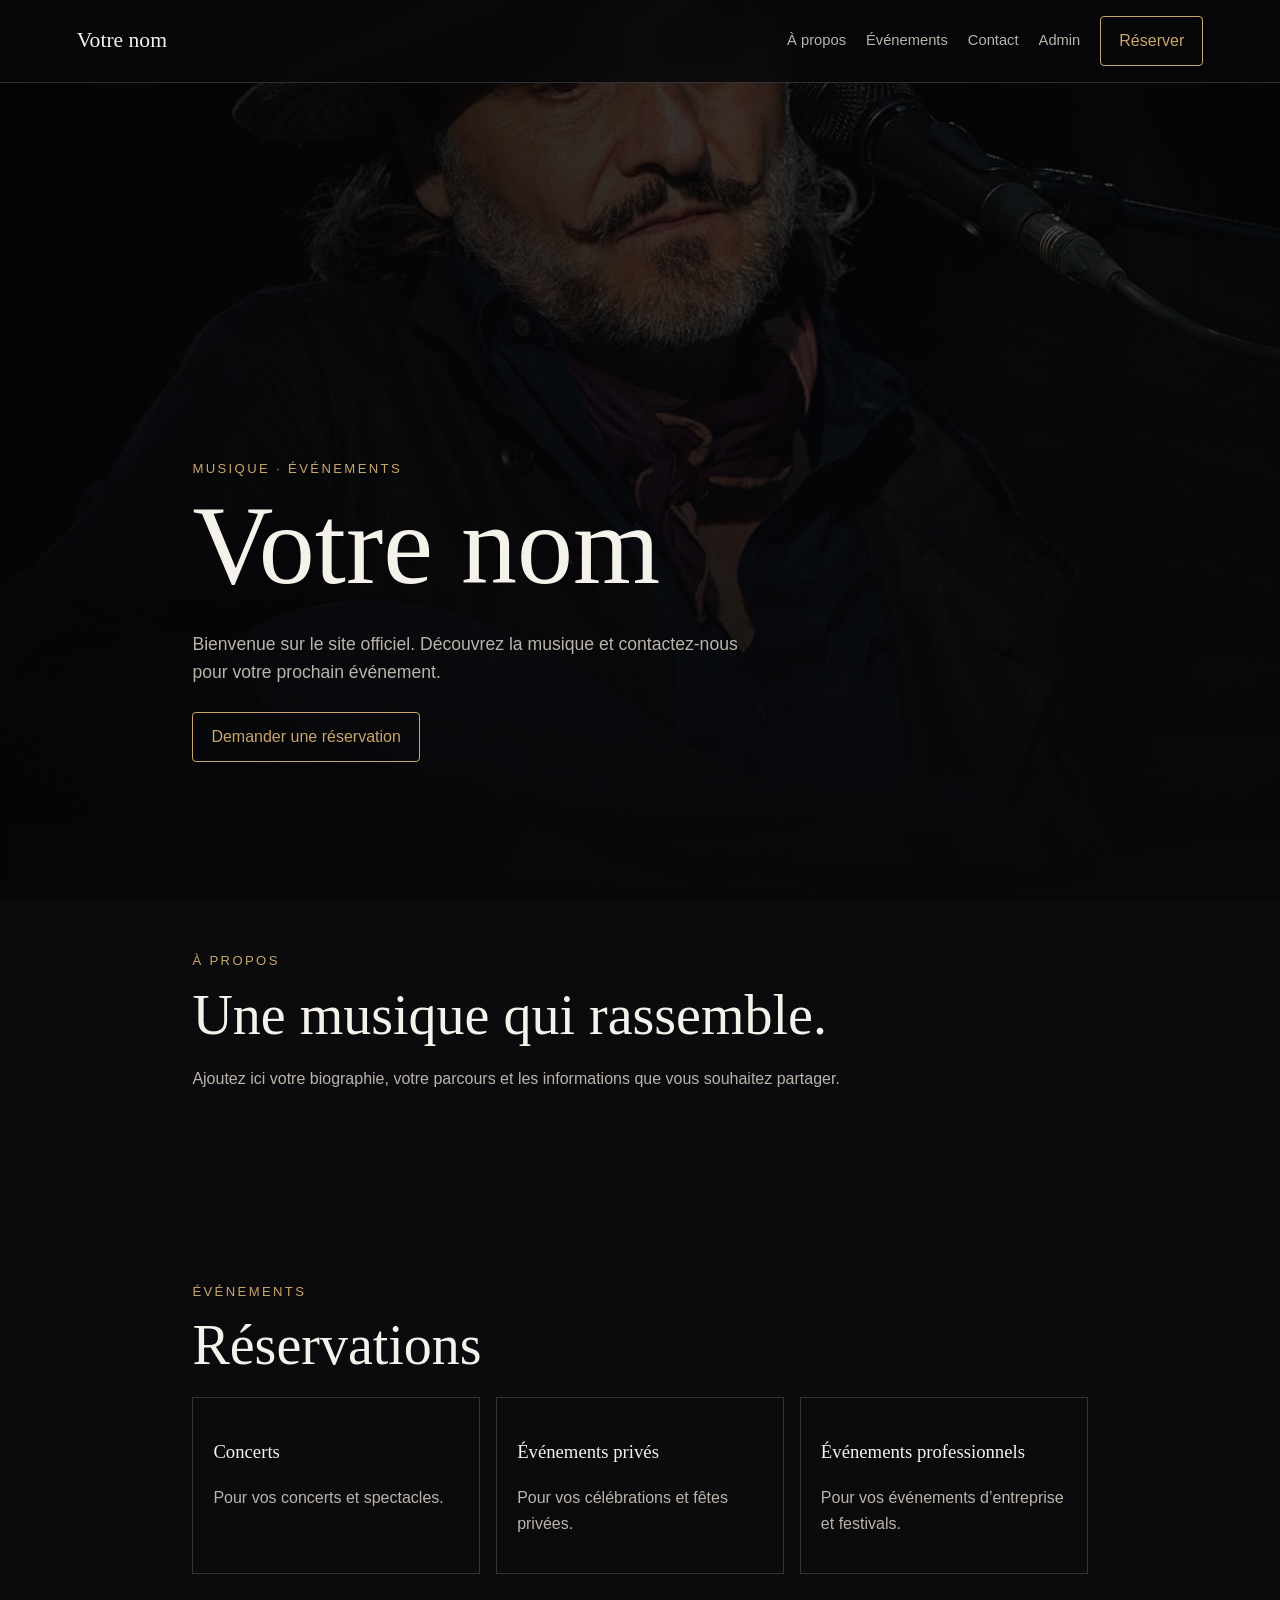
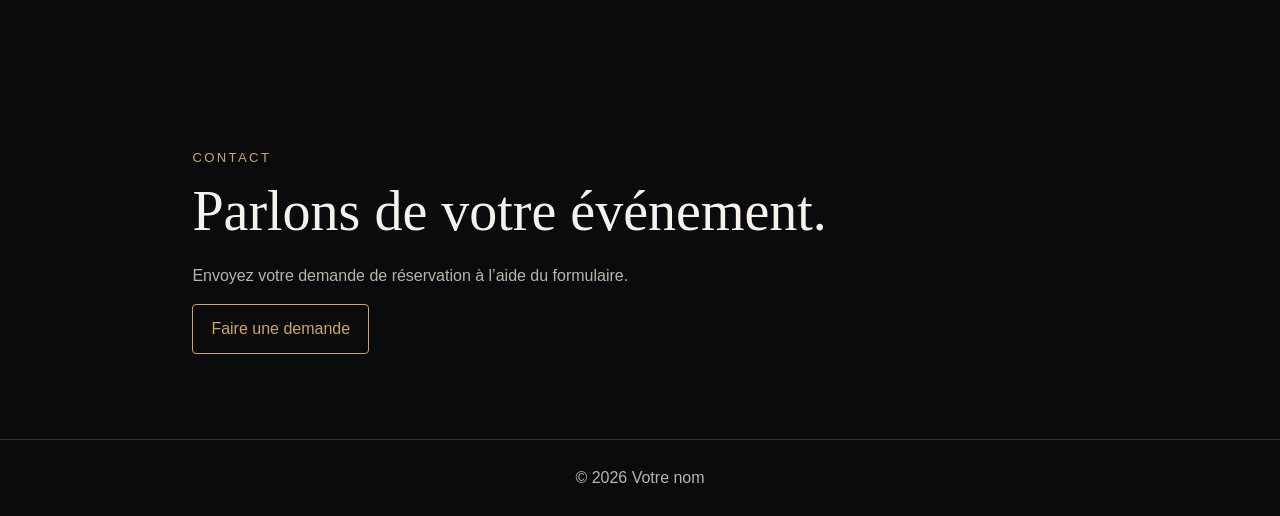
==== commit a735526f: "Update index.html" ====
--- a/index.html
+++ b/index.html
@@ -2,301 +2,529 @@
 <html lang="fr">
 <head>
   <meta charset="UTF-8">
-  <meta name="viewport" content="width=device-width, initial-scale=1.0">
-  <title>Stephan Eicher — Management & Biographie</title>
-  <link href="https://fonts.googleapis.com/css2?family=Playfair+Display:ital,wght@0,400;0,600;1,400&family=Inter:wght@300;400;500;600&display=swap" rel="stylesheet">
-  <link rel="stylesheet" href="style.css">
+  <meta name="viewport" content="width=device-width, initial-scale=1">
+  <meta name="description" content="Site officiel — musique, événements et réservations.">
+  <meta name="theme-color" content="#0b0b0d">
+  <title>Votre nom — Site officiel</title>
+
   <style>
-    /* Background slideshow wrapper */
-    #bg-slideshow {
+    :root {
+      --background: #0b0b0d;
+      --panel: rgba(15, 15, 17, .97);
+      --text: #f5f1eb;
+      --muted: #bbb4aa;
+      --gold: #c9a66b;
+      --border: rgba(255, 255, 255, .16);
+    }
+
+    * { box-sizing: border-box; }
+
+    html { scroll-behavior: smooth; }
+
+    body {
+      margin: 0;
+      min-height: 100vh;
+      background: var(--background);
+      color: var(--text);
+      font-family: Arial, sans-serif;
+      line-height: 1.6;
+      isolation: isolate;
+    }
+
+    #slideshow,
+    #overlay {
       position: fixed;
       inset: 0;
+      pointer-events: none;
+    }
+
+    #slideshow {
       z-index: -2;
-      background: #000;
-    }
-    #bg-slideshow .slide {
-      position: absolute;
-      inset: 0;
+      background-position: center;
       background-size: cover;
-      background-position: center 20%;
-      opacity: 0;
-      transition: opacity 2.5s ease-in-out;
-    }
-    #bg-slideshow .slide.active {
-      opacity: 1;
-    }
-    /* Dark overlay to make text readable */
-    #bg-overlay {
+      opacity: .55;
+      transition: background-image 1s ease-in-out;
+    }
+
+    #overlay {
+      z-index: -1;
+      background:
+        linear-gradient(90deg, rgba(5, 5, 7, .88), rgba(5, 5, 7, .4)),
+        linear-gradient(0deg, var(--background), transparent 70%);
+    }
+
+    .site {
+      position: relative;
+      z-index: 1;
+    }
+
+    header {
+      position: fixed;
+      inset: 0 0 auto;
+      z-index: 5;
+      display: flex;
+      align-items: center;
+      justify-content: space-between;
+      gap: 20px;
+      padding: 16px 6%;
+      border-bottom: 1px solid var(--border);
+      background: rgba(8, 8, 10, .86);
+      backdrop-filter: blur(12px);
+    }
+
+    .logo {
+      color: var(--text);
+      text-decoration: none;
+      font: 1.35rem Georgia, serif;
+      white-space: nowrap;
+    }
+
+    nav {
+      display: flex;
+      align-items: center;
+      gap: 20px;
+    }
+
+    nav a {
+      color: var(--muted);
+      font-size: .92rem;
+      text-decoration: none;
+    }
+
+    nav a:hover,
+    .back-link:hover {
+      color: var(--gold);
+    }
+
+    button {
+      font: inherit;
+      cursor: pointer;
+    }
+
+    .booking-button,
+    .action-button {
+      padding: 11px 18px;
+      border: 1px solid var(--gold);
+      border-radius: 4px;
+      background: transparent;
+      color: var(--gold);
+      text-decoration: none;
+      transition: background .2s, color .2s;
+    }
+
+    .booking-button:hover,
+    .action-button:hover,
+    .booking-button.active {
+      background: var(--gold);
+      color: #111;
+    }
+
+    main { padding-top: 70px; }
+
+    section {
+      width: min(100%, 1100px);
+      margin: 0 auto;
+      padding: 85px 8%;
+      scroll-margin-top: 75px;
+    }
+
+    .hero {
+      min-height: 88vh;
+      display: flex;
+      flex-direction: column;
+      align-items: flex-start;
+      justify-content: flex-end;
+      padding-bottom: 100px;
+    }
+
+    .eyebrow {
+      color: var(--gold);
+      font-size: .82rem;
+      letter-spacing: .18em;
+      text-transform: uppercase;
+    }
+
+    h1, h2 {
+      font-family: Georgia, serif;
+      font-weight: 400;
+    }
+
+    h1 {
+      margin: 12px 0;
+      font-size: clamp(3.5rem, 11vw, 7rem);
+      line-height: .98;
+    }
+
+    h2 {
+      margin: 12px 0 20px;
+      font-size: clamp(2.2rem, 6vw, 3.5rem);
+      line-height: 1.1;
+    }
+
+    h3 { font-family: Georgia, serif; font-weight: 400; }
+
+    p { color: var(--muted); }
+
+    .hero p {
+      max-width: 560px;
+      margin-bottom: 26px;
+      font-size: 1.1rem;
+    }
+
+    .cards {
+      display: grid;
+      grid-template-columns: repeat(auto-fit, minmax(210px, 1fr));
+      gap: 16px;
+    }
+
+    .card {
+      padding: 20px;
+      border: 1px solid var(--border);
+      background: rgba(12, 12, 14, .75);
+    }
+
+    footer {
+      position: relative;
+      z-index: 1;
+      padding: 25px 8%;
+      border-top: 1px solid var(--border);
+      color: var(--muted);
+      text-align: center;
+    }
+
+    /* Fenêtre du formulaire */
+    .modal {
       position: fixed;
       inset: 0;
-      z-index: -1;
-      background: linear-gradient(180deg, rgba(10,10,12,0.65) 0%, rgba(10,10,12,0.95) 100%);
+      z-index: 10;
+      display: none;
+      align-items: center;
+      justify-content: center;
+      padding: 18px;
+      background: rgba(0, 0, 0, .8);
+    }
+
+    .modal.open { display: flex; }
+
+    .modal-box {
+      position: relative;
+      width: min(100%, 620px);
+      max-height: 90vh;
+      overflow-y: auto;
+      padding: 30px;
+      border: 1px solid var(--gold);
+      border-radius: 8px;
+      background: var(--panel);
+      box-shadow: 0 20px 80px rgba(0, 0, 0, .6);
+    }
+
+    .modal-box h2 {
+      margin: 0 45px 8px 0;
+      font-size: 2rem;
+    }
+
+    .close-button {
+      position: absolute;
+      top: 12px;
+      right: 12px;
+      width: 42px;
+      height: 42px;
+      border: 1px solid var(--border);
+      border-radius: 4px;
+      background: transparent;
+      color: var(--text);
+      font-size: 1.5rem;
+    }
+
+    .form-grid {
+      display: grid;
+      grid-template-columns: 1fr 1fr;
+      gap: 14px;
+      margin-top: 20px;
+    }
+
+    .field {
+      display: flex;
+      flex-direction: column;
+      gap: 6px;
+    }
+
+    .field.full { grid-column: 1 / -1; }
+
+    label {
+      color: var(--muted);
+      font-size: .9rem;
+    }
+
+    input, select, textarea {
+      width: 100%;
+      padding: 12px;
+      border: 1px solid var(--border);
+      border-radius: 4px;
+      background: #151518;
+      color: var(--text);
+      font: inherit;
+    }
+
+    input:focus, select:focus, textarea:focus {
+      border-color: var(--gold);
+      outline: 1px solid var(--gold);
+    }
+
+    textarea {
+      min-height: 110px;
+      resize: vertical;
+    }
+
+    .submit-button {
+      width: 100%;
+      margin-top: 18px;
+    }
+
+    .form-status { color: var(--gold); }
+
+    @media (max-width: 650px) {
+      header { padding: 13px 5%; }
+      nav { gap: 12px; }
+      nav a:not(.admin-link) { display: none; }
+      .admin-link { display: none; }
+      section { padding: 70px 6%; }
+      .hero { min-height: 78vh; }
+      .form-grid { grid-template-columns: 1fr; }
+      .field.full { grid-column: auto; }
+      .modal-box { padding: 25px 18px; }
+    }
+
+    @media (prefers-reduced-motion: reduce) {
+      html { scroll-behavior: auto; }
+      *, *::before, *::after { transition-duration: .01ms !important; }
     }
   </style>
 </head>
+
 <body>
-
-<!-- Background Slideshow (Loads from your images folder) -->
-<div id="bg-slideshow">
-  <div class="slide active" style="background-image: url('images/photo_01.jpg');"></div>
-  <div class="slide" style="background-image: url('images/photo_02.jpg');"></div>
-  <div class="slide" style="background-image: url('images/photo_03.jpg');"></div>
-  <div class="slide" style="background-image: url('images/photo_04.jpg');"></div>
-  <div class="slide" style="background-image: url('images/photo_05.jpg');"></div>
-  <div class="slide" style="background-image: url('images/photo_06.jpg');"></div>
-  <div class="slide" style="background-image: url('images/photo_07.jpg');"></div>
-  <div class="slide" style="background-image: url('images/photo_08.jpg');"></div>
-  <div class="slide" style="background-image: url('images/photo_09.jpg');"></div>
-  <div class="slide" style="background-image: url('images/photo_10.jpg');"></div>
-  <div class="slide" style="background-image: url('images/photo_11.jpg');"></div>
-  <div class="slide" style="background-image: url('images/photo_12.jpg');"></div>
-  <div class="slide" style="background-image: url('images/photo_13.jpg');"></div>
-  <div class="slide" style="background-image: url('images/photo_14.jpg');"></div>
-  <div class="slide" style="background-image: url('images/photo_15.jpg');"></div>
-  <div class="slide" style="background-image: url('images/photo_16.jpg');"></div>
-  <div class="slide" style="background-image: url('images/photo_17.jpg');"></div>
-</div>
-<div id="bg-overlay"></div>
-
-<div class="lang-bar">
-  <span>Langue</span>
-  <div class="lang-toggle" id="langToggle" onclick="toggleLanguage()">
-    <span class="active" id="langFR">FR</span>
-    <span style="color:var(--line);">|</span>
-    <span class="inactive" id="langEN">EN</span>
+  <div id="slideshow" aria-hidden="true"></div>
+  <div id="overlay" aria-hidden="true"></div>
+
+  <div class="site">
+    <header>
+      <a class="logo" href="#accueil">Votre nom</a>
+
+      <nav aria-label="Navigation principale">
+        <a href="#apropos">À propos</a>
+        <a href="#evenements">Événements</a>
+        <a href="#contact">Contact</a>
+        <a class="admin-link" href="admin.html">Admin</a>
+        <button class="booking-button" id="bookingButton"
+                type="button" aria-expanded="false">
+          Réserver
+        </button>
+      </nav>
+    </header>
+
+    <main>
+      <section class="hero" id="accueil">
+        <span class="eyebrow">Musique · Événements</span>
+        <h1>Votre nom</h1>
+        <p>Bienvenue sur le site officiel. Découvrez la musique et contactez-nous pour votre prochain événement.</p>
+        <button class="action-button open-booking" type="button">
+          Demander une réservation
+        </button>
+      </section>
+
+      <section id="apropos">
+        <span class="eyebrow">À propos</span>
+        <h2>Une musique qui rassemble.</h2>
+        <p>Ajoutez ici votre biographie, votre parcours et les informations que vous souhaitez partager.</p>
+      </section>
+
+      <section id="evenements">
+        <span class="eyebrow">Événements</span>
+        <h2>Réservations</h2>
+        <div class="cards">
+          <article class="card">
+            <h3>Concerts</h3>
+            <p>Pour vos concerts et spectacles.</p>
+          </article>
+          <article class="card">
+            <h3>Événements privés</h3>
+            <p>Pour vos célébrations et fêtes privées.</p>
+          </article>
+          <article class="card">
+            <h3>Événements professionnels</h3>
+            <p>Pour vos événements d’entreprise et festivals.</p>
+          </article>
+        </div>
+      </section>
+
+      <section id="contact">
+        <span class="eyebrow">Contact</span>
+        <h2>Parlons de votre événement.</h2>
+        <p>Envoyez votre demande de réservation à l’aide du formulaire.</p>
+        <button class="action-button open-booking" type="button">
+          Faire une demande
+        </button>
+      </section>
+    </main>
+
+    <footer>© <span id="year"></span> Votre nom</footer>
   </div>
-</div>
-
-<nav>
-  <a href="#" class="logo">STEPHAN EICHER</a>
-  <ul>
-    <li><a href="#bio" data-fr="Biographie" data-en="Biography">Biographie</a></li>
-    <li><a href="#music" data-fr="Musique" data-en="Music Life">Musique</a></li>
-    <li><a href="#tour" data-fr="Tournée" data-en="Tour">Tournée</a></li>
-    <li><a href="#contact" data-fr="Contact" data-en="Contact">Contact</a></li>
-  </ul>
-  <div class="nav-auth">
-    <button onclick="openLogin()" id="loginBtn">Connexion</button>
-  </div>
-</nav>
-
-<header class="hero">
-  <div class="hero-content">
-    <h1>Stephan Eicher</h1>
-    <div class="tag" data-fr="Chansonnier suisse · 1960–" data-en="Swiss Chansonnier · 1960–">Chansonnier suisse · 1960–</div>
-    <p data-fr="Une carrière traversant la cold wave, l’expérimentation électronique et l’écriture acoustique intime. Multilingue, littéraire, toujours en tournée avec la même curiosité inlassable." data-en="A career spanning cold wave, electronic experimentation and intimate acoustic songwriting. Multilingual, literary, and still touring with the same restless curiosity.">Une carrière traversant la cold wave, l’expérimentation électronique et l’écriture acoustique intime. Multilingue, littéraire, toujours en tournée avec la même curiosité inlassable.</p>
-  </div>
-</header>
-
-<section id="bio" class="bio">
-  <h2 data-fr="Biographie" data-en="Biography">Biographie</h2>
-  <p class="lead" data-fr="D’une enfance rebelle près de Berne aux scènes de l’Olympia — une vie façonnée par la musique, les langues et un refus délibéré de se fixer." data-en="From a rebellious childhood near Bern to the stages of the Olympia and beyond — a life shaped by music, languages and a deliberate refusal to settle.">D’une enfance rebelle près de Berne aux scènes de l’Olympia — une vie façonnée par la musique, les langues et un refus délibéré de se fixer.</p>
-
-  <h3 data-fr="Origines & Enfance" data-en="Origins & Childhood">Origines & Enfance</h3>
-  <p data-fr="Stephan Eicher est né le 17 août 1960 à Münchenbuchsee, une petite commune juste à l’extérieur de Berne. Sa mère était alsacienne ; son père, d’origine yéniche (jenisch), travaillait comme réparateur de radio-télévision et jouait du violon jazz pendant son temps libre. La musique était déjà présente dans la maison : la cave était remplie d’instruments, de synthétiseurs artisanaux et de magnétophones. À sept ans, on lui confie un accordéon trop grand pour lui ; il préfère rapidement la guitare." data-en="Stephan Eicher was born on 17 August 1960 in Münchenbuchsee, a small municipality just outside Bern. His mother was Alsatian; his father, of Yeniche (Jenisch) origin, worked as a radio-television repairman and played jazz violin in his spare time. Music was already present in the household: the cellar of the family home was filled with instruments, homemade synthesizers and tape machines. At age seven he was handed an accordion that was too large for him; he quickly preferred the guitar.">Stephan Eicher est né le 17 août 1960 à Münchenbuchsee, une petite commune juste à l’extérieur de Berne. Sa mère était alsacienne ; son père, d’origine yéniche (jenisch), travaillait comme réparateur de radio-télévision et jouait du violon jazz pendant son temps libre. La musique était déjà présente dans la maison : la cave était remplie d’instruments, de synthétiseurs artisanaux et de magnétophones. À sept ans, on lui confie un accordéon trop grand pour lui ; il préfère rapidement la guitare.</p>
-  <p data-fr="C’était un enfant agité et solitaire qui avait du mal à l’école conventionnelle. À onze ans, il entre à l’École d’Humanité de Hasliberg. L’environnement était cosmopolite et plus libre, mais il se sentait toujours déplacé. À la mi-adolescence, il s’enfuit avec son professeur de dessin vers Hambourg avant d’être accepté, à dix-sept ans et sans baccalauréat, à la F+F Schule für Kunst und Design de Zurich — une académie d’art alternative axée sur la forme et la couleur. Il dira plus tard que cette école « lui a sauvé la vie »." data-en="He was a restless, solitary child who struggled in conventional school. At eleven he entered the progressive École d’Humanité boarding school in Hasliberg. The environment was cosmopolitan and freer, but he still felt out of place. In his mid-teens he ran away with his drawing teacher toward Hamburg before being accepted, at seventeen and without a baccalaureate, into the F+F Schule für Kunst und Design in Zurich — an alternative art academy focused on form and colour. He later said the school “saved my life.”">C’était un enfant agité et solitaire qui avait du mal à l’école conventionnelle. À onze ans, il entre à l’École d’Humanité de Hasliberg. L’environnement était cosmopolite et plus libre, mais il se sentait toujours déplacé. À la mi-adolescence, il s’enfuit avec son professeur de dessin vers Hambourg avant d’être accepté, à dix-sept ans et sans baccalauréat, à la F+F Schule für Kunst und Design de Zurich — une académie d’art alternative axée sur la forme et la couleur. Il dira plus tard que cette école « lui a sauvé la vie ».</p>
-
-  <h3 data-fr="Noise Boys & Grauzone" data-en="Noise Boys & Grauzone">Noise Boys & Grauzone</h3>
-  <p data-fr="À Zurich, il commence à faire de la musique électronique. Avec des amis, il forme Noise Boys, enregistrant du matériel synth-punk brut (réédité plus tard sous le nom <em>Spielt Noise Boys</em>). En 1980, il rejoint son jeune frère Martin dans le groupe Grauzone. Leur single de 1981 « Eisbär » devient un succès inattendu en Suisse alémanique et en Allemagne, se vendant à des centaines de milliers d’exemplaires et les établissant comme partie du mouvement Neue Deutsche Welle / cold-wave. Le succès apporte de l’argent mais aussi de la pression ; après la dissolution du groupe, Eicher s’éloigne brièvement avant de s’engager pleinement dans une carrière solo." data-en="In Zurich he began making electronic music. With friends he formed Noise Boys, recording raw synth-punk material (later reissued as <em>Spielt Noise Boys</em>). In 1980 he joined his younger brother Martin in the band Grauzone. Their 1981 single “Eisbär” became an unexpected hit across German-speaking Switzerland and Germany, selling hundreds of thousands of copies and establishing them as part of the Neue Deutsche Welle / cold-wave moment. The success brought money but also pressure; after the band dissolved, Eicher stepped away briefly before committing fully to a solo path.">À Zurich, il commence à faire de la musique électronique. Avec des amis, il forme Noise Boys, enregistrant du matériel synth-punk brut (réédité plus tard sous le nom <em>Spielt Noise Boys</em>). En 1980, il rejoint son jeune frère Martin dans le groupe Grauzone. Leur single de 1981 « Eisbär » devient un succès inattendu en Suisse alémanique et en Allemagne, se vendant à des centaines de milliers d’exemplaires et les établissant comme partie du mouvement Neue Deutsche Welle / cold-wave. Le succès apporte de l’argent mais aussi de la pression ; après la dissolution du groupe, Eicher s’éloigne brièvement avant de s’engager pleinement dans une carrière solo.</p>
-
-  <h3 data-fr="Débuts en solo" data-en="Solo Beginnings">Débuts en solo</h3>
-  <p data-fr="Son premier album solo, <em>Les Chansons Bleues</em> (1983), mélange déjà des textures électroniques avec un intérêt croissant pour la chanson française. Le suivant <em>I Tell This Night</em> (1985) contient le hit « Two People in a Room ». En 1986, il remplit l’Olympia à Paris. L’album <em>Silence</em> de 1987 livre « Combien de temps », une chanson qui élargit son public français. À la fin de la décennie, il travaille régulièrement avec l’écrivain Philippe Djian, une collaboration qui définira une grande partie de son répertoire francophone pour les trente années suivantes." data-en="His first solo album, <em>Les Chansons Bleues</em> (1983), already mixed electronic textures with a growing interest in French song. The follow-up <em>I Tell This Night</em> (1985) contained the hit “Two People in a Room.” In 1986 he sold out the Olympia in Paris. The 1987 album <em>Silence</em> delivered “Combien de temps,” a song that widened his French audience. By the end of the decade he was working regularly with the writer Philippe Djian, a collaboration that would define much of his French-language repertoire for the next thirty years.">Son premier album solo, <em>Les Chansons Bleues</em> (1983), mélange déjà des textures électroniques avec un intérêt croissant pour la chanson française. Le suivant <em>I Tell This Night</em> (1985) contient le hit « Two People in a Room ». En 1986, il remplit l’Olympia à Paris. L’album <em>Silence</em> de 1987 livre « Combien de temps », une chanson qui élargit son public français. À la fin de la décennie, il travaille régulièrement avec l’écrivain Philippe Djian, une collaboration qui définira une grande partie de son répertoire francophone pour les trente années suivantes.</p>
-
-  <h3 data-fr="Engelberg et les années 1990" data-en="Engelberg and the 1990s">Engelberg et les années 1990</h3>
-  <p data-fr="L’album <em>Engelberg</em> de 1991, nommé d’après la station de ski suisse où il a été enregistré, devient son percée commerciale. Des singles comme « Déjeuner en paix », « Hemmige » et « Pas d’ami (comme toi) » poussent les ventes vers deux millions d’exemplaires à travers l’Europe. Les albums suivants <em>Carcassonne</em> (1993), <em>1000 Vies</em> (1996) et <em>Louanges</em> (1999) continuent d’explorer différents univers sonores tout en gardant la collaboration littéraire avec Djian au centre. Il commence aussi à écrire pour le cinéma, contribuant à la bande originale de <em>Monsieur N.</em> d’Antoine de Caunes." data-en="The 1991 album <em>Engelberg</em>, named after the Swiss ski resort where it was recorded, became his commercial breakthrough. Singles such as “Déjeuner en paix,” “Hemmige” and “Pas d’ami (comme toi)” pushed sales toward two million copies across Europe. Subsequent albums <em>Carcassonne</em> (1993), <em>1000 Vies</em> (1996) and <em>Louanges</em> (1999) continued to explore different sonic worlds while keeping the literary collaboration with Djian at the centre. He also began writing for film, contributing the score for Antoine de Caunes’ <em>Monsieur N.</em>">L’album <em>Engelberg</em> de 1991, nommé d’après la station de ski suisse où il a été enregistré, devient son percée commerciale. Des singles comme « Déjeuner en paix », « Hemmige » et « Pas d’ami (comme toi) » poussent les ventes vers deux millions d’exemplaires à travers l’Europe. Les albums suivants <em>Carcassonne</em> (1993), <em>1000 Vies</em> (1996) et <em>Louanges</em> (1999) continuent d’explorer différents univers sonores tout en gardant la collaboration littéraire avec Djian au centre. Il commence aussi à écrire pour le cinéma, contribuant à la bande originale de <em>Monsieur N.</em> d’Antoine de Caunes.</p>
-
-  <h3 data-fr="Carrière ultérieure & Partenariats littéraires" data-en="Later Career & Literary Partnerships">Carrière ultérieure & Partenariats littéraires</h3>
-  <p data-fr="Dans les années 2000 et 2010, Eicher sort <em>Taxi Europa</em>, <em>Eldorado</em> et <em>L’Envolée</em>, et approfondit son partenariat avec l’écrivain suisse Martin Suter. Leur premier <em>Song Book</em> commun paraît en 2017 ; un second volume est prévu pour 2027. Le travail studio plus récent inclut l’acclamé <em>Homeless Songs</em> (2019), <em>Ode</em> (2022) et l’intime et acoustique <em>Poussière d’Or</em> (2025), son dix-huitième album studio. Il continue de se produire à la fois en groupe complet et dans le format plus théâtral « Seul en scène »." data-en="In the 2000s and 2010s Eicher released <em>Taxi Europa</em>, <em>Eldorado</em> and <em>L’Envolée</em>, and deepened his partnership with the Swiss writer Martin Suter. Their first joint <em>Song Book</em> appeared in 2017; a second volume is scheduled for 2027. More recent studio work includes the acclaimed <em>Homeless Songs</em> (2019), <em>Ode</em> (2022) and the intimate, acoustic <em>Poussière d’Or</em> (2025), his eighteenth studio album. He continues to perform both full-band shows and the more theatrical “Seul en scène” format.">Dans les années 2000 et 2010, Eicher sort <em>Taxi Europa</em>, <em>Eldorado</em> et <em>L’Envolée</em>, et approfondit son partenariat avec l’écrivain suisse Martin Suter. Leur premier <em>Song Book</em> commun paraît en 2017 ; un second volume est prévu pour 2027. Le travail studio plus récent inclut l’acclamé <em>Homeless Songs</em> (2019), <em>Ode</em> (2022) et l’intime et acoustique <em>Poussière d’Or</em> (2025), son dix-huitième album studio. Il continue de se produire à la fois en groupe complet et dans le format plus théâtral « Seul en scène ».</p>
-
-  <h3 data-fr="Aujourd’hui" data-en="Today">Aujourd’hui</h3>
-  <p data-fr="Maintenant dans la soixantaine, Eicher décrit le travail comme sa « drogue préférée ». Il maintient une empreinte matérielle délibérément légère — vivant par périodes à l’hôtel, gardant instruments et livres dans un garage près de Montreux — tout en restant très productif. Il chante en français, allemand, suisse allemand, anglais et parfois italien ou romanche, traitant la langue elle-même comme un autre instrument. En 2021, il a reçu le Grand Prix Suisse de Musique." data-en="Now in his mid-sixties, Eicher describes work as his “favourite drug.” He maintains a deliberately light material footprint — living for periods in hotels, keeping instruments and books in a garage near Montreux — while remaining highly productive. He sings in French, German, Swiss German, English and occasionally Italian or Romansh, treating language itself as another instrument. In 2021 he received the Swiss Grand Prix Musik.">Maintenant dans la soixantaine, Eicher décrit le travail comme sa « drogue préférée ». Il maintient une empreinte matérielle délibérément légère — vivant par périodes à l’hôtel, gardant instruments et livres dans un garage près de Montreux — tout en restant très productif. Il chante en français, allemand, suisse allemand, anglais et parfois italien ou romanche, traitant la langue elle-même comme un autre instrument. En 2021, il a reçu le Grand Prix Suisse de Musique.</p>
-</section>
-
-<section id="music" class="music">
-  <h2 data-fr="Vie musicale" data-en="Musical Life">Vie musicale</h2>
-  <p class="lead" data-fr="Une chronologie sélective d’albums, de tournants et de collaborations en cours." data-en="A selective chronology of albums, turning points and ongoing collaborations.">Une chronologie sélective d’albums, de tournants et de collaborations en cours.</p>
-
-  <div class="timeline">
-    <div class="timeline-item"><div class="year">1980–1981</div><strong>Grauzone · Eisbär</strong><span data-fr="Post-punk / cold wave. Le single se vend massivement en Europe germanophone et reste un classique culte." data-en="Post-punk / cold wave. The single sells massively in German-speaking Europe and remains a cult classic.">Post-punk / cold wave. Le single se vend massivement en Europe germanophone et reste un classique culte.</span></div>
-    <div class="timeline-item"><div class="year">1983</div><strong>Les Chansons Bleues</strong><span data-fr="Premier album solo. Textures électroniques rencontrent un intérêt naissant pour la chanson française." data-en="First solo album. Electronic textures meet an emerging interest in French chanson.">Premier album solo. Textures électroniques rencontrent un intérêt naissant pour la chanson française.</span></div>
-    <div class="timeline-item"><div class="year">1985</div><strong>I Tell This Night</strong><span data-fr="Contient « Two People in a Room ». Première visibilité française majeure ; l’Olympia affiche complet." data-en="Contains “Two People in a Room.” First major French visibility; Olympia sell-out follows.">Contient « Two People in a Room ». Première visibilité française majeure ; l’Olympia affiche complet.</span></div>
-    <div class="timeline-item"><div class="year">1987</div><strong>Silence</strong><span data-fr="« Combien de temps » devient une chanson signature. La collaboration avec Philippe Djian commence sérieusement." data-en="“Combien de temps” becomes a signature song. Collaboration with Philippe Djian begins in earnest.">« Combien de temps » devient une chanson signature. La collaboration avec Philippe Djian commence sérieusement.</span></div>
-    <div class="timeline-item"><div class="year">1991</div><strong>Engelberg</strong><span data-fr="Apogée commerciale. Près de deux millions d’exemplaires. « Déjeuner en paix », « Hemmige », « Pas d’ami (comme toi) »." data-en="Commercial peak. Nearly two million copies. “Déjeuner en paix,” “Hemmige,” “Pas d’ami (comme toi).”">Apogée commerciale. Près de deux millions d’exemplaires. « Déjeuner en paix », « Hemmige », « Pas d’ami (comme toi) ».</span></div>
-    <div class="timeline-item"><div class="year">1993–1999</div><strong>Carcassonne · 1000 Vies · Louanges</strong><span data-fr="Exploration continue de la forme, de la chanson intime aux arrangements plus amples. Bande originale pour <em>Monsieur N.</em>" data-en="Continued exploration of form, from intimate song to larger arrangements. Film score for <em>Monsieur N.</em>">Exploration continue de la forme, de la chanson intime aux arrangements plus amples. Bande originale pour <em>Monsieur N.</em></span></div>
-    <div class="timeline-item"><div class="year">2003–2012</div><strong>Taxi Europa · Eldorado · L’Envolée</strong><span data-fr="Tournées européennes continues et partenariat approfondi avec Martin Suter." data-en="Further European touring and the deepening partnership with Martin Suter.">Tournées européennes continues et partenariat approfondi avec Martin Suter.</span></div>
-    <div class="timeline-item"><div class="year">2017</div><strong>Song Book (avec Martin Suter)</strong><span data-fr="Premier projet livre-album commun. Concerts à guichets fermés en Suisse." data-en="First joint book-and-album project. Sold-out concerts in Switzerland.">Premier projet livre-album commun. Concerts à guichets fermés en Suisse.</span></div>
-    <div class="timeline-item"><div class="year">2019</div><strong>Homeless Songs</strong><span data-fr="Retour salué par la critique à un territoire plus personnel et acoustique." data-en="Critically praised return to more personal, acoustic territory.">Retour salué par la critique à un territoire plus personnel et acoustique.</span></div>
-    <div class="timeline-item"><div class="year">2022</div><strong>Ode</strong><span data-fr="Poursuite de l’acoustique ; inclut le titre « Le Plus Léger Au Monde »." data-en="Continued acoustic focus; includes the track “Le Plus Léger Au Monde.”">Poursuite de l’acoustique ; inclut le titre « Le Plus Léger Au Monde ».</span></div>
-    <div class="timeline-item"><div class="year">2025</div><strong>Poussière d’Or</strong><span data-fr="Dix-huitième album studio. Écrit principalement avec Philippe Djian (un titre avec Martin Suter). Produit par Martin Gallop. Intime, lumineux, délibérément libre d’intelligence artificielle." data-en="Eighteenth studio album. Written primarily with Philippe Djian (one track with Martin Suter). Produced by Martin Gallop. Intimate, luminous, deliberately free of artificial intelligence.">Dix-huitième album studio. Écrit principalement avec Philippe Djian (un titre avec Martin Suter). Produit par Martin Gallop. Intime, lumineux, délibérément libre d’intelligence artificielle.</span></div>
-  </div>
-
-  <h3 style="margin-top:3.5rem;" data-fr="Albums studio sélectionnés" data-en="Selected Studio Albums">Albums studio sélectionnés</h3>
-  
-  <div class="album-grid">
-    <a href="https://www.youtube.com/watch?v=1a2b3c4d5e6" target="_blank" rel="noopener" class="album-card">
-      <div class="year">1983</div><h4>Les Chansons Bleues</h4><p data-fr="Déclaration solo inaugurale." data-en="Debut solo statement.">Déclaration solo inaugurale.</p>
-    </a>
-    <a href="https://www.youtube.com/watch?v=Y7S1q-J27Q4" target="_blank" rel="noopener" class="album-card">
-      <div class="year">1985</div><h4>I Tell This Night</h4><p data-fr="« Two People in a Room »." data-en="“Two People in a Room.”">« Two People in a Room ».</p>
-    </a>
-    <a href="https://www.youtube.com/watch?v=7Xf-L8bGqK8" target="_blank" rel="noopener" class="album-card">
-      <div class="year">1987</div><h4>Silence</h4><p data-fr="« Combien de temps »." data-en="“Combien de temps.”">« Combien de temps ».</p>
-    </a>
-    <a href="https://www.youtube.com/watch?v=Hk2f3r0K1zM" target="_blank" rel="noopener" class="album-card">
-      <div class="year">1989</div><h4>My Place</h4><p data-fr="Première collaboration avec Djian." data-en="Early Djian collaboration.">Première collaboration avec Djian.</p>
-    </a>
-    <a href="https://www.youtube.com/watch?v=K4kL9mN2pQ0" target="_blank" rel="noopener" class="album-card">
-      <div class="year">1991</div><h4>Engelberg</h4><p data-fr="Percée commerciale majeure." data-en="Major commercial breakthrough.">Percée commerciale majeure.</p>
-    </a>
-    <a href="https://www.youtube.com/watch?v=8P2rR4sQ1L8" target="_blank" rel="noopener" class="album-card">
-      <div class="year">1993</div><h4>Carcassonne</h4><p data-fr="Nommé d’après la ville française." data-en="Named for the French city.">Nommé d’après la ville française.</p>
-    </a>
-    <a href="https://www.youtube.com/watch?v=5L2kM8nQ4R1" target="_blank" rel="noopener" class="album-card">
-      <div class="year">1996</div><h4>1000 Vies</h4><p data-fr="Éléments symphoniques et chanson." data-en="Symphonic and chanson elements.">Éléments symphoniques et chanson.</p>
-    </a>
-    <a href="https://www.youtube.com/watch?v=1J4kL2mN8Q0" target="_blank" rel="noopener" class="album-card">
-      <div class="year">1999</div><h4>Louanges</h4><p data-fr="Enregistré à Engelberg." data-en="Recorded in Engelberg.">Enregistré à Engelberg.</p>
-    </a>
-    <a href="https://www.youtube.com/watch?v=2R4sT6uV8w0" target="_blank" rel="noopener" class="album-card">
-      <div class="year">2003</div><h4>Taxi Europa</h4><p data-fr="Chansons de route européennes." data-en="European road songs.">Chansons de route européennes.</p>
-    </a>
-    <a href="https://www.youtube.com/watch?v=9X2kL4mN6Q8" target="_blank" rel="noopener" class="album-card">
-      <div class="year">2007</div><h4>Eldorado</h4><p data-fr="Inclut le texte de Suter « Weiss nid was es isch »." data-en="Includes Suter lyric “Weiss nid was es isch.”">Inclut le texte de Suter « Weiss nid was es isch ».</p>
-    </a>
-    <a href="https://www.youtube.com/watch?v=3J5kM7nP9Q1" target="_blank" rel="noopener" class="album-card">
-      <div class="year">2012</div><h4>L’Envolée</h4><p data-fr="Affinement de la période tardive." data-en="Later-period refinement.">Affinement de la période tardive.</p>
-    </a>
-    <a href="https://www.youtube.com/watch?v=4K6lN8oQ0R2" target="_blank" rel="noopener" class="album-card">
-      <div class="year">2017</div><h4>Song Book</h4><p data-fr="Avec Martin Suter." data-en="With Martin Suter.">Avec Martin Suter.</p>
-    </a>
-    <a href="https://www.youtube.com/watch?v=5L7mO9pR1S3" target="_blank" rel="noopener" class="album-card">
-      <div class="year">2019</div><h4>Homeless Songs</h4><p data-fr="Œuvre tardive très estimée." data-en="Highly regarded late work.">Œuvre tardive très estimée.</p>
-    </a>
-    <a href="https://www.youtube.com/watch?v=6M8nP0qS2T4" target="_blank" rel="noopener" class="album-card">
-      <div class="year">2022</div><h4>Ode</h4><p data-fr="Poursuite acoustique." data-en="Acoustic continuation.">Poursuite acoustique.</p>
-    </a>
-    <a href="https://www.youtube.com/@StephanEicherOfficial" target="_blank" rel="noopener" class="album-card">
-      <div class="year">2025</div><h4>Poussière d’Or</h4><p data-fr="Album actuel. En tournée." data-en="Current album. On tour.">Album actuel. En tournée.</p>
-    </a>
-  </div>
-</section>
-
-<section id="tour" class="tour-section">
-  <h2 data-fr="Actuel & À venir" data-en="Current & Upcoming">Actuel & À venir</h2>
-  <p class="lead" style="color:var(--muted);" data-fr="Tournée Poussière d’Or (France) et Song Book Vol. 2 avec Martin Suter (Suisse 2027)." data-en="Poussière d’Or Tour (France) and Song Book Vol. 2 with Martin Suter (Switzerland 2027).">Tournée Poussière d’Or (France) et Song Book Vol. 2 avec Martin Suter (Suisse 2027).</p>
-
-  <h3 style="font-family:'Playfair Display',serif; font-size:1.5rem; margin:2rem 0 1rem; color:var(--gold-soft);">Poussière d’Or Tour</h3>
-  <div id="tourDatesFR"></div>
-
-  <h3 style="font-family:'Playfair Display',serif; font-size:1.5rem; margin:3rem 0 1rem; color:var(--gold-soft);">Song Book Vol. 2 · with Martin Suter</h3>
-  <div id="songbookDates"></div>
-</section>
-
-<section id="contact">
-  <h2 data-fr="Management & Réservation" data-en="Management & Booking">Management & Réservation</h2>
-  <p data-fr="Ceci est un site d’information indépendant. Pour les demandes officielles de réservation, de presse et de management, veuillez utiliser les canaux officiels de l’artiste." data-en="This is an independent informational site. For official booking, press and management inquiries please use the artist’s official channels.">Ceci est un site d’information indépendant. Pour les demandes officielles de réservation, de presse et de management, veuillez utiliser les canaux officiels de l’artiste.</p>
-  <div class="contact-box">
-    <p><strong>Site officiel</strong><br><a href="https://www.stephan-eicher.com" style="color:var(--gold);">stephan-eicher.com</a></p>
-    <p style="margin-top:1.2rem;"><strong>Billetterie</strong><br>Ticketcorner (Suisse) · Fnac Spectacles & salles locales (France)</p>
-    <p style="margin-top:1.2rem; color:var(--muted); font-size:0.95rem;" data-fr="Toutes les informations de tournée sont à jour en novembre 2026 et susceptibles de changer." data-en="All tour information current as of November 2026 and subject to change.">Toutes les informations de tournée sont à jour en novembre 2026 et susceptibles de changer.</p>
-  </div>
-</section>
-
-<footer>
-  <p>Stephan Eicher · <span data-fr="Biographie & aperçu de tournée" data-en="Artist biography & tour overview">Biographie & aperçu de tournée</span></p>
-  <p style="margin-top:0.6rem;"><span data-fr="Référence non officielle de style management" data-en="Unofficial management-style reference">Référence non officielle de style management</span> · <a href="https://www.stephan-eicher.com">Site officiel</a></p>
-</footer>
-
-<!-- ========== MODALS ========== -->
-<div class="modal-overlay" id="loginModal">
-  <div class="modal-box">
-    <h3 data-fr="Connexion <span>Client</span>" data-en="Customer <span>Login</span>">Connexion <span>Client</span></h3>
-    <p style="color:var(--muted); font-size:0.9rem; margin-bottom:1.5rem;" data-fr="Connectez-vous pour accéder à votre tableau de bord et gérer vos réservations." data-en="Log in to access your dashboard and manage your bookings.">Connectez-vous pour accéder à votre tableau de bord et gérer vos réservations.</p>
-    <label data-fr="Nom d’utilisateur" data-en="Username">Nom d’utilisateur</label>
-    <input type="text" id="loginUser" placeholder="client" value="client">
-    <label data-fr="Mot de passe" data-en="Password">Mot de passe</label>
-    <input type="password" id="loginPass" placeholder="••••••••" value="client123">
-    <div class="modal-actions">
-      <button class="btn-secondary" onclick="closeModal('loginModal')" data-fr="Annuler" data-en="Cancel">Annuler</button>
-      <button class="btn-primary" onclick="handleLogin()" data-fr="Se connecter" data-en="Log in">Se connecter</button>
-    </div>
-    <p class="modal-hint" data-fr="Démo : <code>client</code> / <code>client123</code>" data-en="Demo: <code>client</code> / <code>client123</code>">Démo : <code>client</code> / <code>client123</code></p>
-  </div>
-</div>
-
-<!-- Customer Dashboard -->
-<div class="dashboard-overlay" id="dashboardOverlay">
-  <div class="buffer-screen" id="bufferScreen">
-    <div class="flux-logo">FLUX<span>BANK</span></div>
-    <div class="buffer-ring"></div>
-    <div class="buffer-text" data-fr="Préparation de votre espace client..." data-en="Preparing your customer space...">Préparation de votre espace client...</div>
-    <div class="buffer-countdown" id="bufferCountdown">7</div>
-    <div class="buffer-bar"><div class="fill" id="bufferFill"></div></div>
-  </div>
-
-  <div class="dashboard-panel" id="dashboardPanel">
-    <div class="dash-header">
-      <div>
-        <div class="dash-title"><span>Flux</span> Dashboard</div>
-        <div style="font-size:0.8rem; color:var(--muted);" id="dashWelcome">Welcome back</div>
-      </div>
-      <div style="display:flex; gap:0.8rem; align-items:center;">
-        <span class="flux-tag">Client</span>
-        <button class="dash-close" onclick="closeDashboard()">✕</button>
-      </div>
-    </div>
-    <div class="dash-body">
-      <div class="dash-welcome">
-        <div>
-          <h3 id="dashUserName">Hello, Client</h3>
-          <p data-fr="Voici votre ticket et vos réservations à venir." data-en="Here's your ticket and upcoming bookings.">Voici votre ticket et vos réservations à venir.</p>
+
+  <div class="modal" id="bookingModal" role="dialog" aria-modal="true"
+       aria-labelledby="bookingTitle" aria-hidden="true">
+    <div class="modal-box">
+      <button class="close-button" id="closeBooking" type="button"
+              aria-label="Fermer le formulaire">×</button>
+
+      <h2 id="bookingTitle">Demande de réservation</h2>
+      <p>Remplissez le formulaire. Votre demande sera transmise à l’administrateur.</p>
+
+      <form name="event-booking" method="POST" data-netlify="true"
+            netlify-honeypot="bot-field" action="/?booking=success">
+        <input type="hidden" name="form-name" value="event-booking">
+
+        <p hidden>
+          <label>Ne remplissez pas ce champ :
+            <input name="bot-field">
+          </label>
+        </p>
+
+        <div class="form-grid">
+          <div class="field">
+            <label for="name">Nom</label>
+            <input id="name" name="nom" type="text"
+                   autocomplete="name" required>
+          </div>
+
+          <div class="field">
+            <label for="email">Email</label>
+            <input id="email" name="email" type="email"
+                   autocomplete="email" required>
+          </div>
+
+          <div class="field">
+            <label for="phone">Téléphone</label>
+            <input id="phone" name="telephone" type="tel"
+                   autocomplete="tel" required>
+          </div>
+
+          <div class="field">
+            <label for="date">Date de l’événement</label>
+            <input id="date" name="date_evenement" type="date" required>
+          </div>
+
+          <div class="field">
+            <label for="venue">Lieu</label>
+            <input id="venue" name="lieu" type="text" required>
+          </div>
+
+          <div class="field">
+            <label for="eventType">Type d’événement</label>
+            <select id="eventType" name="type_evenement" required>
+              <option value="">Choisissez une option</option>
+              <option value="Concert">Concert</option>
+              <option value="Événement privé">Événement privé</option>
+              <option value="Événement professionnel">Événement professionnel</option>
+              <option value="Festival">Festival</option>
+              <option value="Autre">Autre</option>
+            </select>
+          </div>
+
+          <div class="field full">
+            <label for="message">Message</label>
+            <textarea id="message" name="message" required></textarea>
+          </div>
         </div>
-        <button class="btn-primary" style="padding:0.6rem 1.2rem; font-size:0.85rem;" onclick="openBookingForm()" data-fr="Nouvelle réservation" data-en="New booking">Nouvelle réservation</button>
-      </div>
-
-      <div class="ticket-view" id="customerTicketView"></div>
-
-      <div>
-        <h4 style="font-family:'Playfair Display',serif; font-size:1.2rem; margin-bottom:0.8rem;" data-fr="Toutes mes réservations" data-en="All my bookings">Toutes mes réservations</h4>
-        <div class="dash-bookings" id="dashBookings"></div>
-      </div>
-    </div>
-    <div class="dash-footer">
-      <span data-fr="Propulsé par Flux Bank" data-en="Powered by Flux Bank">Propulsé par Flux Bank</span>
-      <a href="#" onclick="closeDashboard()" data-fr="Se déconnecter" data-en="Log out">Se déconnecter</a>
+
+        <button class="action-button submit-button" type="submit">
+          Envoyer la demande
+        </button>
+        <p class="form-status" id="bookingStatus" aria-live="polite"></p>
+      </form>
     </div>
   </div>
-</div>
-
-<!-- Booking Form Modal -->
-<div class="modal-overlay" id="bookingModal">
-  <div class="modal-box">
-    <h3 data-fr="Nouvelle <span>réservation</span>" data-en="New <span>booking</span>">Nouvelle <span>réservation</span></h3>
-    <label data-fr="Date du concert" data-en="Concert date">Date du concert</label>
-    <input type="date" id="bookingDate">
-    <label data-fr="Lieu" data-en="Venue">Lieu</label>
-    <input type="text" id="bookingVenue" placeholder="Ex: Olympia, Paris">
-    <div class="modal-actions">
-      <button class="btn-secondary" onclick="closeModal('bookingModal')" data-fr="Annuler" data-en="Cancel">Annuler</button>
-      <button class="btn-primary" onclick="submitBooking()" data-fr="Réserver" data-en="Book">Réserver</button>
-    </div>
-  </div>
-</div>
-
-<script>
-  // Slideshow Logic (Changes every 5 seconds)
-  let currentSlide = 0;
-  const slides = document.querySelectorAll('#bg-slideshow .slide');
-  
-  setInterval(() => {
-    if (slides.length === 0) return;
-    slides[currentSlide].classList.remove('active');
-    currentSlide = (currentSlide + 1) % slides.length;
-    slides[currentSlide].classList.add('active');
-  }, 5000);
-</script>
-
-<!-- Your standard site scripts -->
-<script src="script.js"></script>
+
+  <script>
+    // Placez photo_01.jpg à photo_17.jpg dans le dossier images/.
+    const photos = Array.from({ length: 17 }, (_, index) =>
+      `images/photo_${String(index + 1).padStart(2, "0")}.jpg`
+    );
+
+    const slideshow = document.getElementById("slideshow");
+    let photoIndex = 0;
+
+    function showPhoto(index) {
+      const image = new Image();
+
+      image.onload = () => {
+        slideshow.style.backgroundImage = `url("${photos[index]}")`;
+      };
+
+      image.onerror = () => {
+        console.warn("Image introuvable :", photos[index]);
+      };
+
+      image.src = photos[index];
+    }
+
+    showPhoto(photoIndex);
+
+    setInterval(() => {
+      photoIndex = (photoIndex + 1) % photos.length;
+      showPhoto(photoIndex);
+    }, 5000);
+
+    const modal = document.getElementById("bookingModal");
+    const bookingButton = document.getElementById("bookingButton");
+    const closeButton = document.getElementById("closeBooking");
+
+    function setModalOpen(open) {
+      modal.classList.toggle("open", open);
+      modal.setAttribute("aria-hidden", String(!open));
+      bookingButton.classList.toggle("active", open);
+      bookingButton.setAttribute("aria-expanded", String(open));
+      document.body.style.overflow = open ? "hidden" : "";
+
+      if (open) {
+        document.getElementById("name").focus();
+      }
+    }
+
+    bookingButton.addEventListener("click", () => {
+      setModalOpen(!modal.classList.contains("open"));
+    });
+
+    document.querySelectorAll(".open-booking").forEach(button => {
+      button.addEventListener("click", () => setModalOpen(true));
+    });
+
+    closeButton.addEventListener("click", () => setModalOpen(false));
+
+    modal.addEventListener("click", event => {
+      if (event.target === modal) setModalOpen(false);
+    });
+
+    document.addEventListener("keydown", event => {
+      if (event.key === "Escape") setModalOpen(false);
+    });
+
+    document.getElementById("year").textContent = new Date().getFullYear();
+
+    // Empêche de sélectionner une date passée.
+    const dateInput = document.getElementById("date");
+    const today = new Date();
+    const localToday = new Date(today.getTime() - today.getTimezoneOffset() * 60000)
+      .toISOString()
+      .split("T")[0];
+    dateInput.min = localToday;
+
+    // Affiche une confirmation après le retour de Netlify.
+    if (new URLSearchParams(window.location.search).get("booking") === "success") {
+      setModalOpen(true);
+      document.getElementById("bookingStatus").textContent =
+        "Merci, votre demande a bien été envoyée.";
+      window.history.replaceState({}, "", window.location.pathname);
+    }
+  </script>
 </body>
 </html>
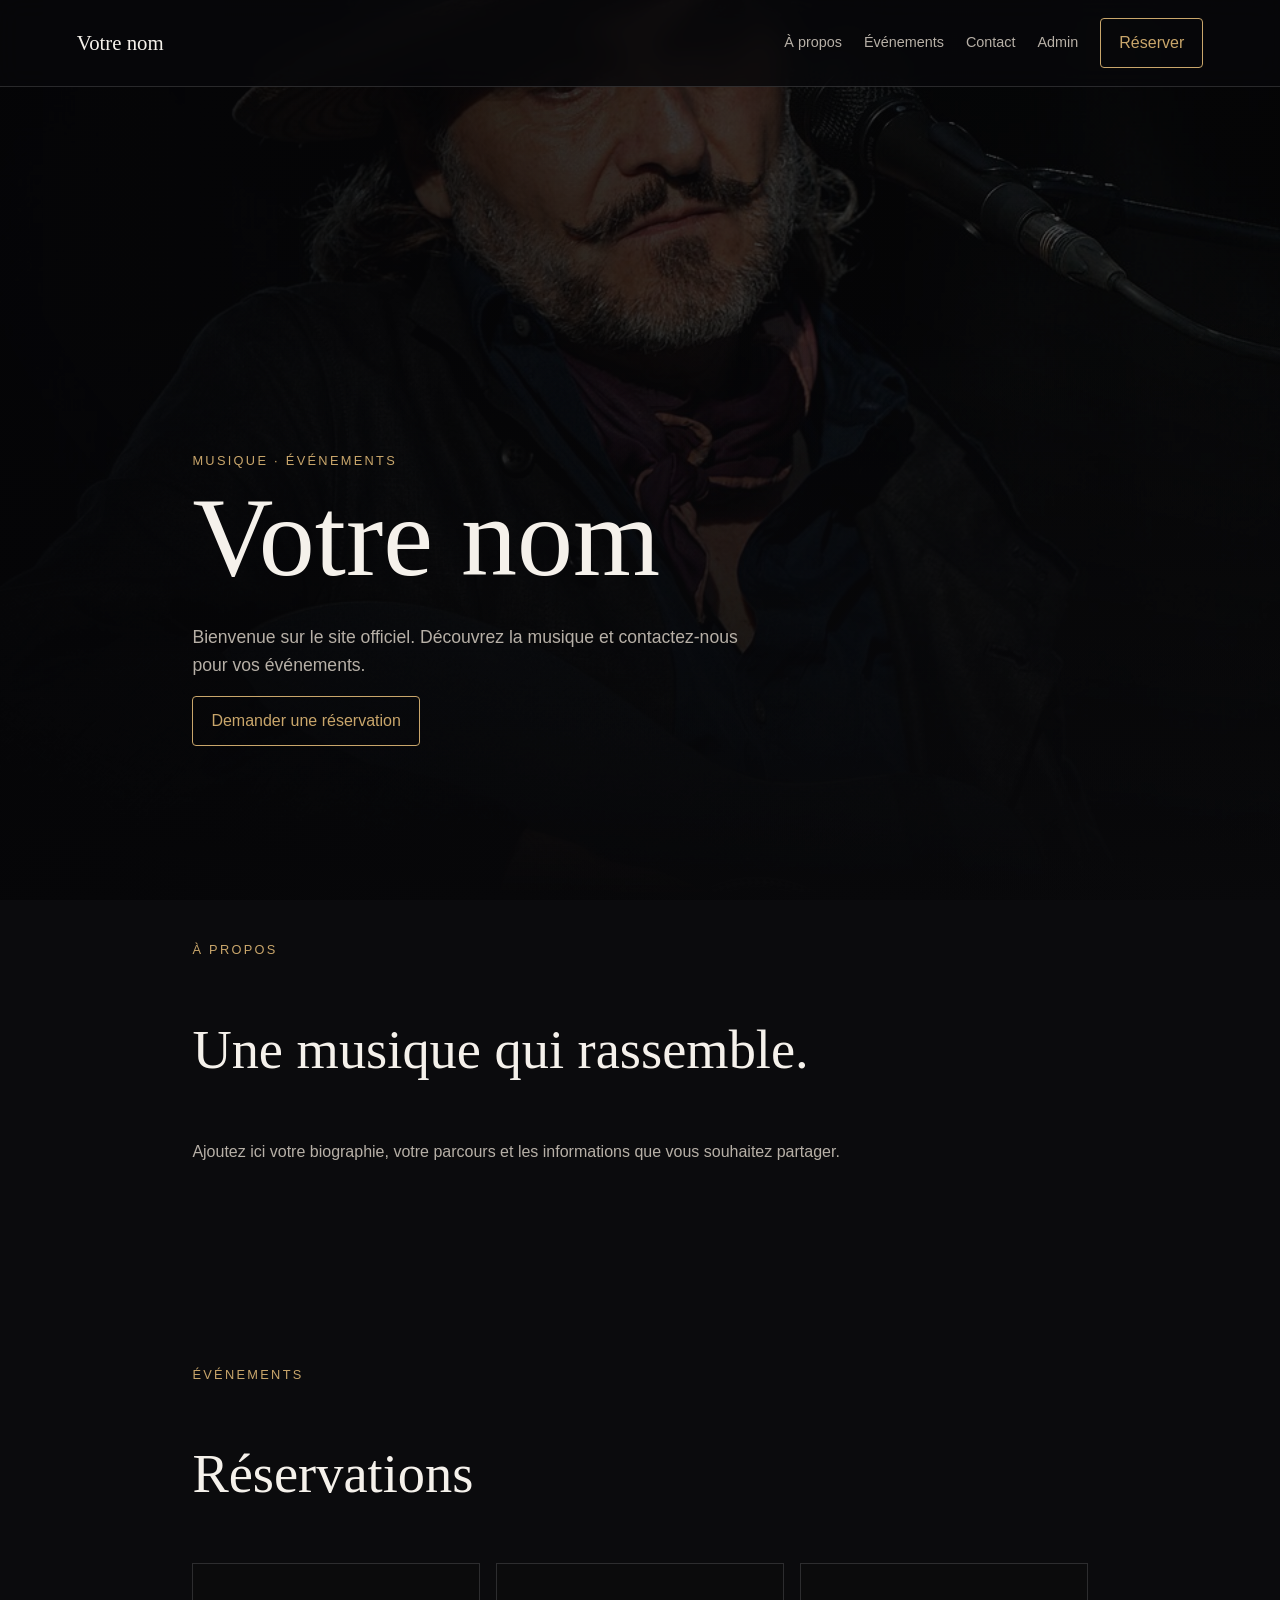
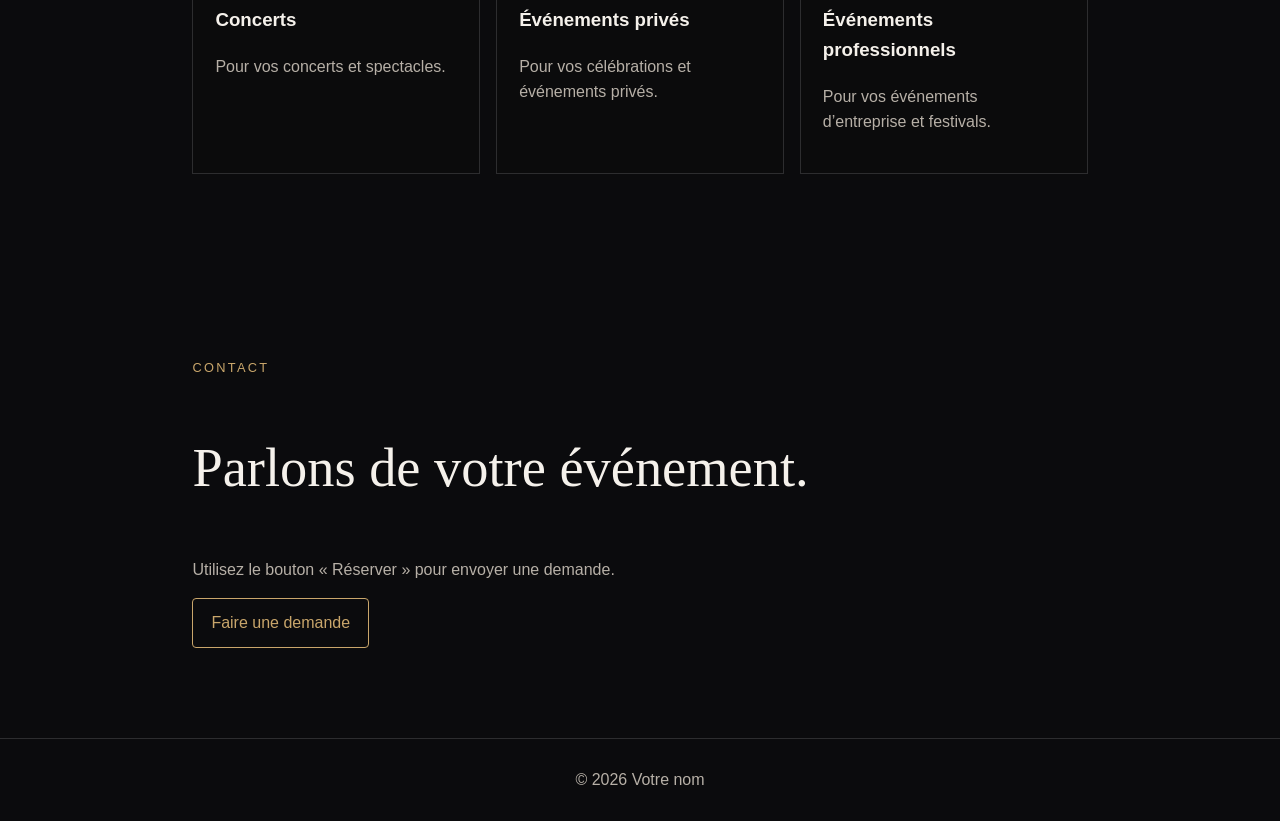
==== commit bc2ce464: "Update index.html" ====
--- a/index.html
+++ b/index.html
@@ -4,59 +4,50 @@
   <meta charset="UTF-8">
   <meta name="viewport" content="width=device-width, initial-scale=1">
   <meta name="description" content="Site officiel — musique, événements et réservations.">
-  <meta name="theme-color" content="#0b0b0d">
-  <title>Votre nom — Site officiel</title>
+  <title>Site officiel — Musique & événements</title>
 
   <style>
     :root {
-      --background: #0b0b0d;
-      --panel: rgba(15, 15, 17, .97);
-      --text: #f5f1eb;
-      --muted: #bbb4aa;
-      --gold: #c9a66b;
-      --border: rgba(255, 255, 255, .16);
+      --fond: #0b0b0d;
+      --texte: #f5f1eb;
+      --doux: #b7b0a7;
+      --or: #c9a66b;
+      --ligne: rgba(255,255,255,.14);
+      --panneau: rgba(12,12,14,.96);
     }
 
     * { box-sizing: border-box; }
-
     html { scroll-behavior: smooth; }
-
     body {
       margin: 0;
       min-height: 100vh;
-      background: var(--background);
-      color: var(--text);
+      background: var(--fond);
+      color: var(--texte);
       font-family: Arial, sans-serif;
       line-height: 1.6;
-      isolation: isolate;
-    }
-
-    #slideshow,
-    #overlay {
+    }
+
+    #slideshow, #overlay {
       position: fixed;
       inset: 0;
       pointer-events: none;
     }
 
     #slideshow {
-      z-index: -2;
+      z-index: 0;
       background-position: center;
       background-size: cover;
-      opacity: .55;
+      opacity: .48;
       transition: background-image 1s ease-in-out;
     }
 
     #overlay {
-      z-index: -1;
-      background:
-        linear-gradient(90deg, rgba(5, 5, 7, .88), rgba(5, 5, 7, .4)),
-        linear-gradient(0deg, var(--background), transparent 70%);
-    }
-
-    .site {
-      position: relative;
       z-index: 1;
-    }
+      background: linear-gradient(90deg, rgba(5,5,7,.88), rgba(5,5,7,.35)),
+                  linear-gradient(0deg, var(--fond), transparent 65%);
+    }
+
+    .site { position: relative; z-index: 2; }
 
     header {
       position: fixed;
@@ -66,133 +57,92 @@
       align-items: center;
       justify-content: space-between;
       gap: 20px;
-      padding: 16px 6%;
-      border-bottom: 1px solid var(--border);
-      background: rgba(8, 8, 10, .86);
+      padding: 18px 6%;
+      background: rgba(8,8,10,.82);
+      border-bottom: 1px solid var(--ligne);
       backdrop-filter: blur(12px);
     }
 
     .logo {
-      color: var(--text);
+      color: var(--texte);
       text-decoration: none;
-      font: 1.35rem Georgia, serif;
-      white-space: nowrap;
-    }
-
-    nav {
-      display: flex;
-      align-items: center;
-      gap: 20px;
-    }
-
-    nav a {
-      color: var(--muted);
-      font-size: .92rem;
+      font-family: Georgia, serif;
+      font-size: 1.3rem;
+    }
+
+    nav { display: flex; align-items: center; gap: 22px; }
+    nav a, .admin-link {
+      color: var(--doux);
       text-decoration: none;
-    }
-
-    nav a:hover,
-    .back-link:hover {
-      color: var(--gold);
-    }
-
-    button {
+      font-size: .9rem;
+    }
+    nav a:hover, .admin-link:hover { color: var(--or); }
+
+    button, .button {
+      border: 1px solid var(--or);
+      border-radius: 4px;
+      padding: 11px 18px;
+      background: transparent;
+      color: var(--or);
+      cursor: pointer;
       font: inherit;
-      cursor: pointer;
-    }
-
-    .booking-button,
-    .action-button {
-      padding: 11px 18px;
-      border: 1px solid var(--gold);
-      border-radius: 4px;
-      background: transparent;
-      color: var(--gold);
       text-decoration: none;
-      transition: background .2s, color .2s;
-    }
-
-    .booking-button:hover,
-    .action-button:hover,
-    .booking-button.active {
-      background: var(--gold);
+      transition: .2s ease;
+    }
+
+    button:hover, .button:hover,
+    #bookingButton.active {
+      background: var(--or);
       color: #111;
     }
 
-    main { padding-top: 70px; }
-
-    section {
-      width: min(100%, 1100px);
-      margin: 0 auto;
-      padding: 85px 8%;
-      scroll-margin-top: 75px;
-    }
+    main { padding-top: 72px; }
+    section { padding: 90px 8%; max-width: 1100px; margin: auto; }
 
     .hero {
-      min-height: 88vh;
+      min-height: 86vh;
       display: flex;
       flex-direction: column;
+      justify-content: flex-end;
       align-items: flex-start;
-      justify-content: flex-end;
       padding-bottom: 100px;
     }
 
     .eyebrow {
-      color: var(--gold);
-      font-size: .82rem;
+      color: var(--or);
       letter-spacing: .18em;
       text-transform: uppercase;
-    }
-
-    h1, h2 {
-      font-family: Georgia, serif;
-      font-weight: 400;
-    }
-
-    h1 {
-      margin: 12px 0;
-      font-size: clamp(3.5rem, 11vw, 7rem);
-      line-height: .98;
-    }
-
-    h2 {
-      margin: 12px 0 20px;
-      font-size: clamp(2.2rem, 6vw, 3.5rem);
-      line-height: 1.1;
-    }
-
-    h3 { font-family: Georgia, serif; font-weight: 400; }
-
-    p { color: var(--muted); }
-
-    .hero p {
-      max-width: 560px;
-      margin-bottom: 26px;
-      font-size: 1.1rem;
-    }
+      font-size: .8rem;
+    }
+
+    h1, h2 { font-family: Georgia, serif; font-weight: 400; }
+    h1 { font-size: clamp(3.5rem, 11vw, 7rem); line-height: .98; margin: 12px 0; }
+    h2 { font-size: clamp(2.2rem, 6vw, 3.4rem); }
+    p { color: var(--doux); }
+    .hero p { max-width: 560px; font-size: 1.1rem; }
 
     .cards {
       display: grid;
-      grid-template-columns: repeat(auto-fit, minmax(210px, 1fr));
+      grid-template-columns: repeat(auto-fit, minmax(220px, 1fr));
       gap: 16px;
     }
 
     .card {
-      padding: 20px;
-      border: 1px solid var(--border);
-      background: rgba(12, 12, 14, .75);
+      padding: 22px;
+      border: 1px solid var(--ligne);
+      background: rgba(12,12,14,.7);
     }
 
     footer {
       position: relative;
-      z-index: 1;
-      padding: 25px 8%;
-      border-top: 1px solid var(--border);
-      color: var(--muted);
+      z-index: 2;
+      padding: 28px 8%;
+      border-top: 1px solid var(--ligne);
+      color: var(--doux);
       text-align: center;
     }
 
-    /* Fenêtre du formulaire */
+    /* Fenêtre de réservation */
     .modal {
       position: fixed;
       inset: 0;
@@ -201,7 +151,7 @@
       align-items: center;
       justify-content: center;
       padding: 18px;
-      background: rgba(0, 0, 0, .8);
+      background: rgba(0,0,0,.78);
     }
 
     .modal.open { display: flex; }
@@ -212,27 +162,23 @@
       max-height: 90vh;
       overflow-y: auto;
       padding: 30px;
-      border: 1px solid var(--gold);
+      border: 1px solid var(--or);
       border-radius: 8px;
-      background: var(--panel);
-      box-shadow: 0 20px 80px rgba(0, 0, 0, .6);
-    }
-
-    .modal-box h2 {
-      margin: 0 45px 8px 0;
-      font-size: 2rem;
-    }
-
-    .close-button {
+      background: var(--panneau);
+      box-shadow: 0 20px 80px rgba(0,0,0,.6);
+    }
+
+    .modal-box h2 { margin: 0 45px 5px 0; font-size: 2rem; }
+
+    .close {
       position: absolute;
-      top: 12px;
-      right: 12px;
-      width: 42px;
-      height: 42px;
-      border: 1px solid var(--border);
-      border-radius: 4px;
-      background: transparent;
-      color: var(--text);
+      top: 14px;
+      right: 14px;
+      width: 40px;
+      height: 40px;
+      padding: 0;
+      border-color: var(--ligne);
+      color: var(--texte);
       font-size: 1.5rem;
     }
 
@@ -243,61 +189,40 @@
       margin-top: 20px;
     }
 
-    .field {
-      display: flex;
-      flex-direction: column;
-      gap: 6px;
-    }
-
+    .field { display: flex; flex-direction: column; gap: 6px; }
     .field.full { grid-column: 1 / -1; }
 
-    label {
-      color: var(--muted);
-      font-size: .9rem;
-    }
+    label { color: var(--doux); font-size: .88rem; }
 
     input, select, textarea {
       width: 100%;
       padding: 12px;
-      border: 1px solid var(--border);
+      border: 1px solid var(--ligne);
       border-radius: 4px;
       background: #151518;
-      color: var(--text);
+      color: var(--texte);
       font: inherit;
     }
 
     input:focus, select:focus, textarea:focus {
-      border-color: var(--gold);
-      outline: 1px solid var(--gold);
-    }
-
-    textarea {
-      min-height: 110px;
-      resize: vertical;
-    }
-
-    .submit-button {
-      width: 100%;
-      margin-top: 18px;
-    }
-
-    .form-status { color: var(--gold); }
+      outline: 1px solid var(--or);
+      border-color: var(--or);
+    }
+
+    textarea { min-height: 110px; resize: vertical; }
+    .submit-button { margin-top: 18px; width: 100%; }
+    .status { color: var(--or); margin-top: 12px; }
 
     @media (max-width: 650px) {
-      header { padding: 13px 5%; }
-      nav { gap: 12px; }
+      header { padding: 14px 5%; }
+      nav { gap: 10px; }
       nav a:not(.admin-link) { display: none; }
       .admin-link { display: none; }
       section { padding: 70px 6%; }
       .hero { min-height: 78vh; }
       .form-grid { grid-template-columns: 1fr; }
       .field.full { grid-column: auto; }
-      .modal-box { padding: 25px 18px; }
-    }
-
-    @media (prefers-reduced-motion: reduce) {
-      html { scroll-behavior: auto; }
-      *, *::before, *::after { transition-duration: .01ms !important; }
+      .modal-box { padding: 24px 18px; }
     }
   </style>
 </head>
@@ -309,14 +234,12 @@
   <div class="site">
     <header>
       <a class="logo" href="#accueil">Votre nom</a>
-
       <nav aria-label="Navigation principale">
         <a href="#apropos">À propos</a>
         <a href="#evenements">Événements</a>
         <a href="#contact">Contact</a>
         <a class="admin-link" href="admin.html">Admin</a>
-        <button class="booking-button" id="bookingButton"
-                type="button" aria-expanded="false">
+        <button id="bookingButton" type="button" aria-expanded="false">
           Réserver
         </button>
       </nav>
@@ -326,10 +249,8 @@
       <section class="hero" id="accueil">
         <span class="eyebrow">Musique · Événements</span>
         <h1>Votre nom</h1>
-        <p>Bienvenue sur le site officiel. Découvrez la musique et contactez-nous pour votre prochain événement.</p>
-        <button class="action-button open-booking" type="button">
-          Demander une réservation
-        </button>
+        <p>Bienvenue sur le site officiel. Découvrez la musique et contactez-nous pour vos événements.</p>
+        <button class="open-booking" type="button">Demander une réservation</button>
       </section>
 
       <section id="apropos">
@@ -342,28 +263,17 @@
         <span class="eyebrow">Événements</span>
         <h2>Réservations</h2>
         <div class="cards">
-          <article class="card">
-            <h3>Concerts</h3>
-            <p>Pour vos concerts et spectacles.</p>
-          </article>
-          <article class="card">
-            <h3>Événements privés</h3>
-            <p>Pour vos célébrations et fêtes privées.</p>
-          </article>
-          <article class="card">
-            <h3>Événements professionnels</h3>
-            <p>Pour vos événements d’entreprise et festivals.</p>
-          </article>
+          <div class="card"><h3>Concerts</h3><p>Pour vos concerts et spectacles.</p></div>
+          <div class="card"><h3>Événements privés</h3><p>Pour vos célébrations et événements privés.</p></div>
+          <div class="card"><h3>Événements professionnels</h3><p>Pour vos événements d’entreprise et festivals.</p></div>
         </div>
       </section>
 
       <section id="contact">
         <span class="eyebrow">Contact</span>
         <h2>Parlons de votre événement.</h2>
-        <p>Envoyez votre demande de réservation à l’aide du formulaire.</p>
-        <button class="action-button open-booking" type="button">
-          Faire une demande
-        </button>
+        <p>Utilisez le bouton « Réserver » pour envoyer une demande.</p>
+        <button class="open-booking" type="button">Faire une demande</button>
       </section>
     </main>
 
@@ -371,11 +281,9 @@
   </div>
 
   <div class="modal" id="bookingModal" role="dialog" aria-modal="true"
-       aria-labelledby="bookingTitle" aria-hidden="true">
+       aria-labelledby="bookingTitle">
     <div class="modal-box">
-      <button class="close-button" id="closeBooking" type="button"
-              aria-label="Fermer le formulaire">×</button>
-
+      <button class="close" id="closeBooking" type="button" aria-label="Fermer">×</button>
       <h2 id="bookingTitle">Demande de réservation</h2>
       <p>Remplissez le formulaire. Votre demande sera transmise à l’administrateur.</p>
 
@@ -384,28 +292,23 @@
         <input type="hidden" name="form-name" value="event-booking">
 
         <p hidden>
-          <label>Ne remplissez pas ce champ :
-            <input name="bot-field">
-          </label>
+          <label>Ne remplissez pas ce champ : <input name="bot-field"></label>
         </p>
 
         <div class="form-grid">
           <div class="field">
             <label for="name">Nom</label>
-            <input id="name" name="nom" type="text"
-                   autocomplete="name" required>
+            <input id="name" name="nom" type="text" autocomplete="name" required>
           </div>
 
           <div class="field">
             <label for="email">Email</label>
-            <input id="email" name="email" type="email"
-                   autocomplete="email" required>
+            <input id="email" name="email" type="email" autocomplete="email" required>
           </div>
 
           <div class="field">
             <label for="phone">Téléphone</label>
-            <input id="phone" name="telephone" type="tel"
-                   autocomplete="tel" required>
+            <input id="phone" name="telephone" type="tel" autocomplete="tel" required>
           </div>
 
           <div class="field">
@@ -422,11 +325,11 @@
             <label for="eventType">Type d’événement</label>
             <select id="eventType" name="type_evenement" required>
               <option value="">Choisissez une option</option>
-              <option value="Concert">Concert</option>
-              <option value="Événement privé">Événement privé</option>
-              <option value="Événement professionnel">Événement professionnel</option>
-              <option value="Festival">Festival</option>
-              <option value="Autre">Autre</option>
+              <option>Concert</option>
+              <option>Mariage ou fête privée</option>
+              <option>Événement professionnel</option>
+              <option>Festival</option>
+              <option>Autre</option>
             </select>
           </div>
 
@@ -436,18 +339,16 @@
           </div>
         </div>
 
-        <button class="action-button submit-button" type="submit">
-          Envoyer la demande
-        </button>
-        <p class="form-status" id="bookingStatus" aria-live="polite"></p>
+        <button class="submit-button" type="submit">Envoyer la demande</button>
+        <p class="status" id="bookingStatus" aria-live="polite"></p>
       </form>
     </div>
   </div>
 
   <script>
-    // Placez photo_01.jpg à photo_17.jpg dans le dossier images/.
-    const photos = Array.from({ length: 17 }, (_, index) =>
-      `images/photo_${String(index + 1).padStart(2, "0")}.jpg`
+    // Les 17 fichiers doivent être dans le dossier images/ avec ces noms exacts.
+    const photos = Array.from({ length: 17 }, (_, i) =>
+      `images/photo_${String(i + 1).padStart(2, "0")}.jpg`
     );
 
     const slideshow = document.getElementById("slideshow");
@@ -455,20 +356,16 @@
 
     function showPhoto(index) {
       const image = new Image();
-
       image.onload = () => {
         slideshow.style.backgroundImage = `url("${photos[index]}")`;
       };
-
       image.onerror = () => {
         console.warn("Image introuvable :", photos[index]);
       };
-
       image.src = photos[index];
     }
 
     showPhoto(photoIndex);
-
     setInterval(() => {
       photoIndex = (photoIndex + 1) % photos.length;
       showPhoto(photoIndex);
@@ -476,54 +373,41 @@
 
     const modal = document.getElementById("bookingModal");
     const bookingButton = document.getElementById("bookingButton");
-    const closeButton = document.getElementById("closeBooking");
-
-    function setModalOpen(open) {
+
+    function setModal(open) {
       modal.classList.toggle("open", open);
-      modal.setAttribute("aria-hidden", String(!open));
       bookingButton.classList.toggle("active", open);
       bookingButton.setAttribute("aria-expanded", String(open));
       document.body.style.overflow = open ? "hidden" : "";
-
-      if (open) {
-        document.getElementById("name").focus();
-      }
     }
 
     bookingButton.addEventListener("click", () => {
-      setModalOpen(!modal.classList.contains("open"));
+      setModal(!modal.classList.contains("open"));
     });
 
     document.querySelectorAll(".open-booking").forEach(button => {
-      button.addEventListener("click", () => setModalOpen(true));
+      button.addEventListener("click", () => setModal(true));
     });
 
-    closeButton.addEventListener("click", () => setModalOpen(false));
+    document.getElementById("closeBooking").addEventListener("click", () => {
+      setModal(false);
+    });
 
     modal.addEventListener("click", event => {
-      if (event.target === modal) setModalOpen(false);
+      if (event.target === modal) setModal(false);
     });
 
     document.addEventListener("keydown", event => {
-      if (event.key === "Escape") setModalOpen(false);
+      if (event.key === "Escape") setModal(false);
     });
 
     document.getElementById("year").textContent = new Date().getFullYear();
 
-    // Empêche de sélectionner une date passée.
-    const dateInput = document.getElementById("date");
-    const today = new Date();
-    const localToday = new Date(today.getTime() - today.getTimezoneOffset() * 60000)
-      .toISOString()
-      .split("T")[0];
-    dateInput.min = localToday;
-
-    // Affiche une confirmation après le retour de Netlify.
-    if (new URLSearchParams(window.location.search).get("booking") === "success") {
-      setModalOpen(true);
+    if (new URLSearchParams(location.search).get("booking") === "success") {
+      setModal(true);
       document.getElementById("bookingStatus").textContent =
         "Merci, votre demande a bien été envoyée.";
-      window.history.replaceState({}, "", window.location.pathname);
+      history.replaceState({}, "", location.pathname);
     }
   </script>
 </body>
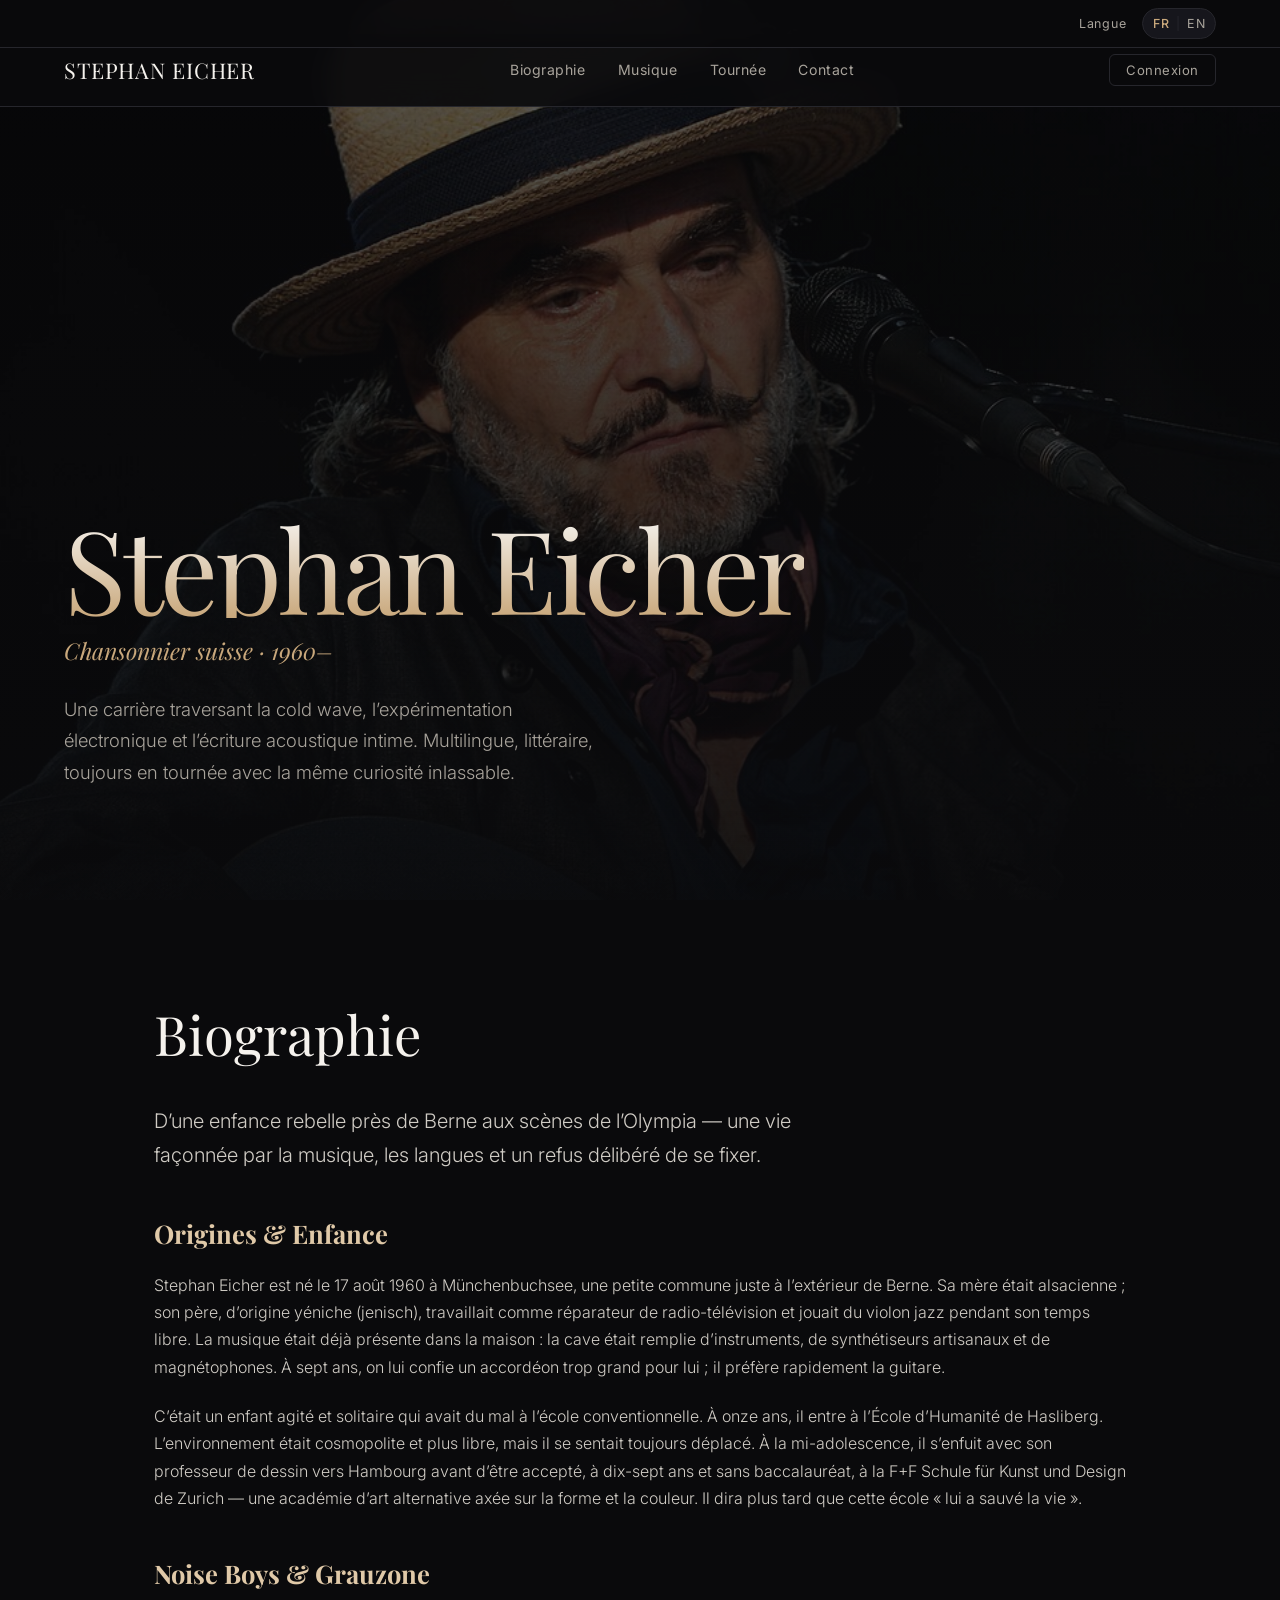
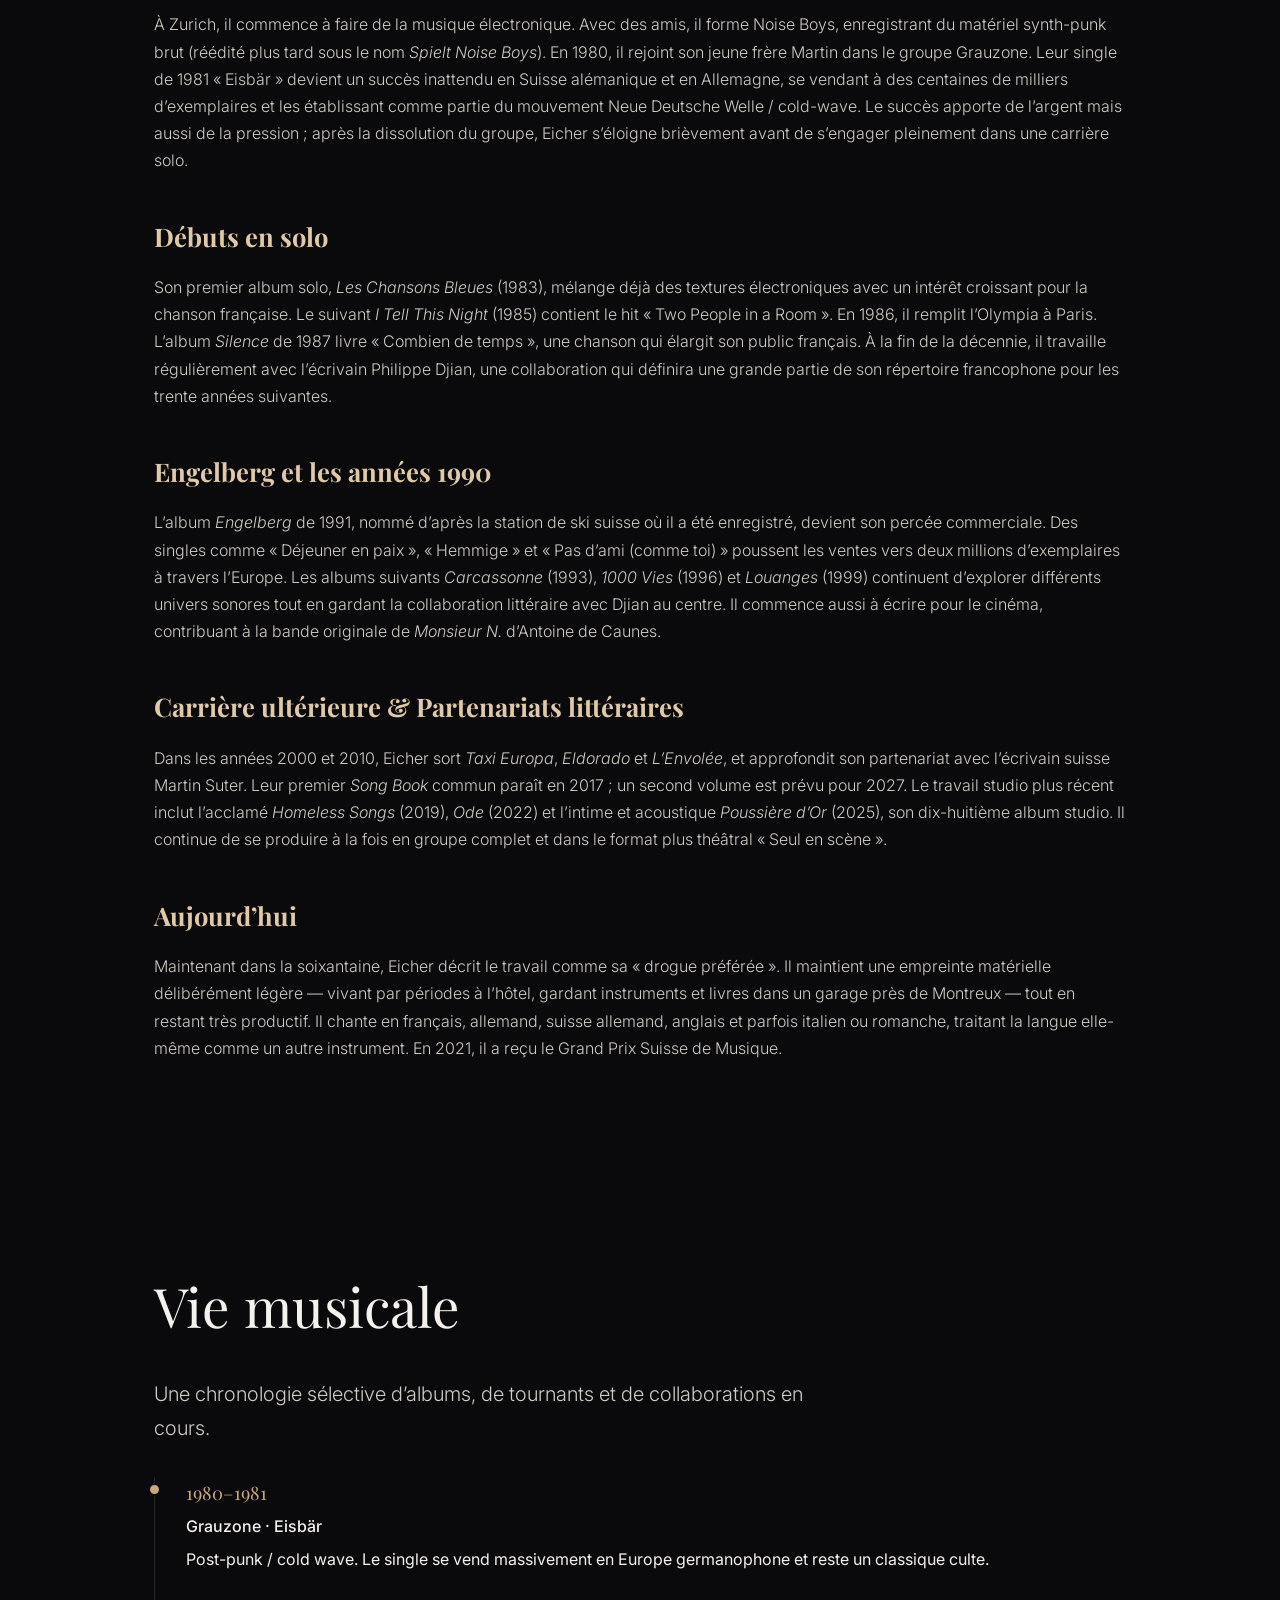
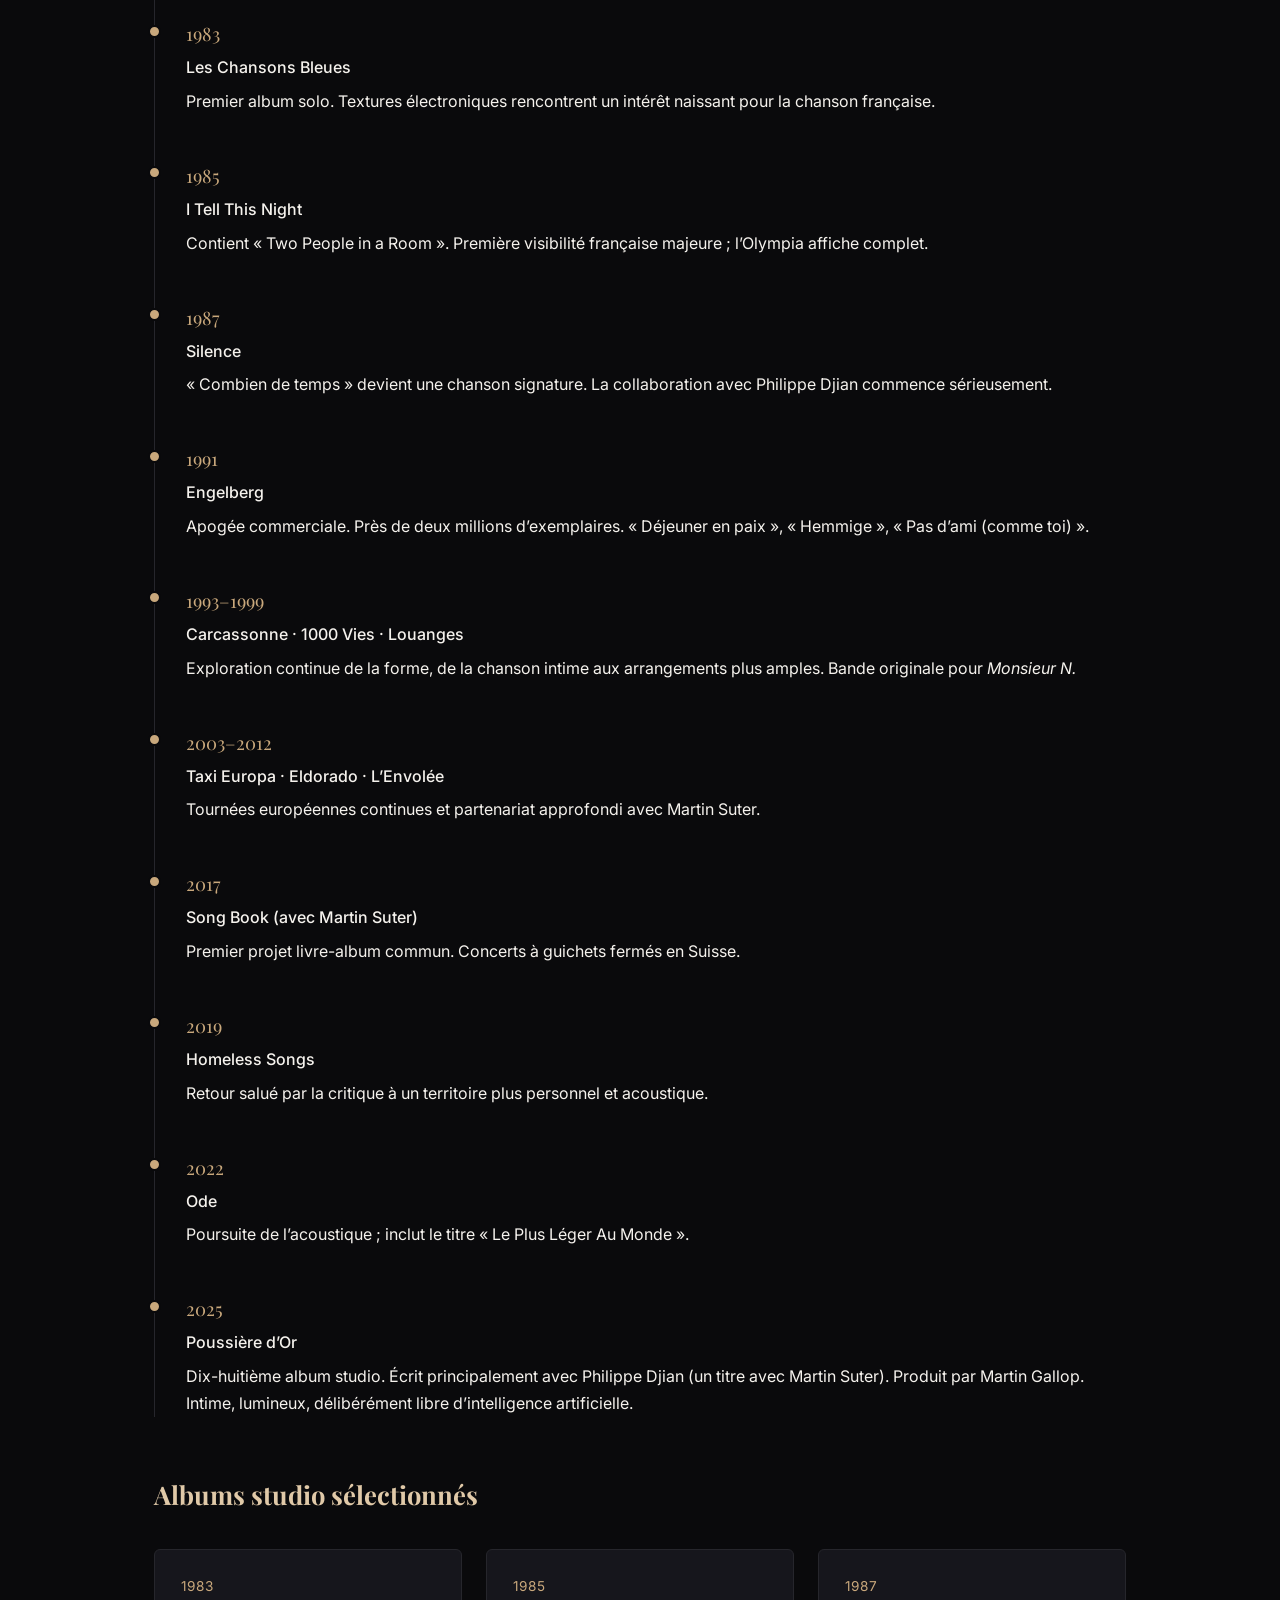
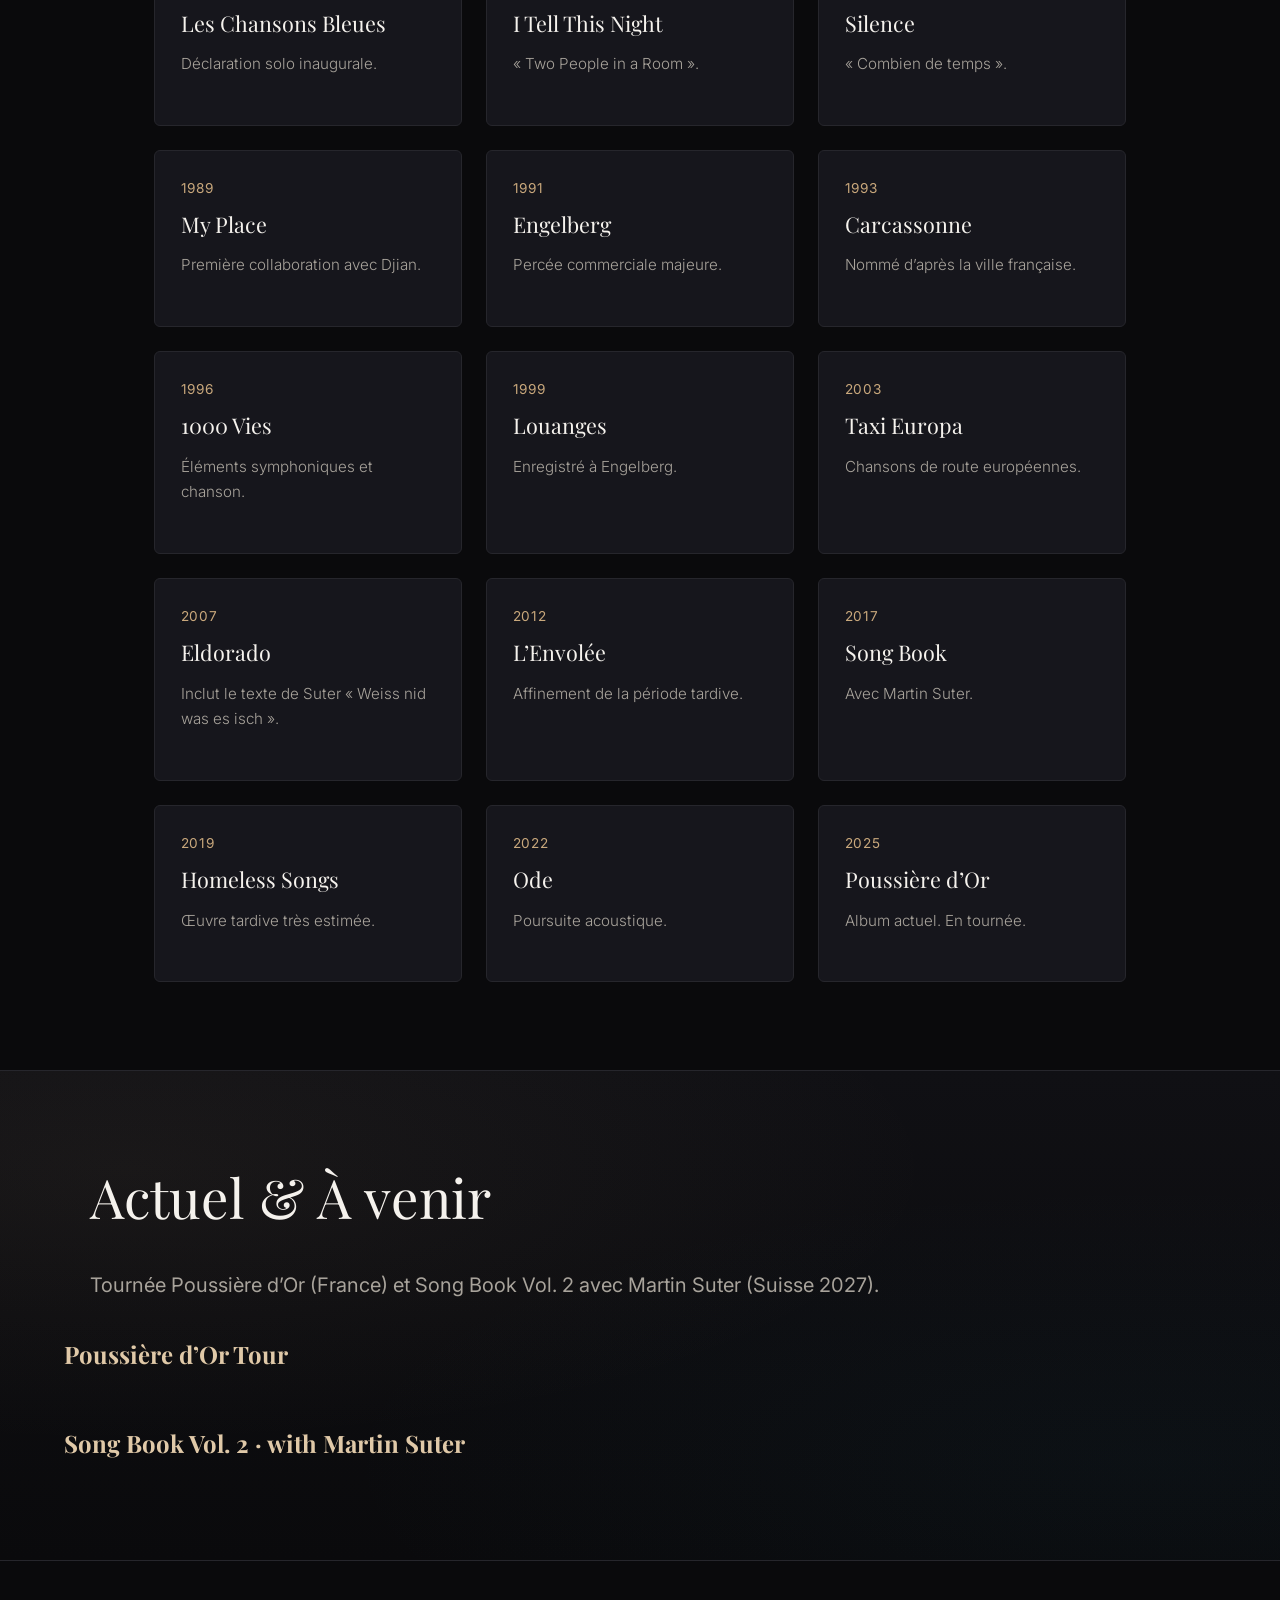
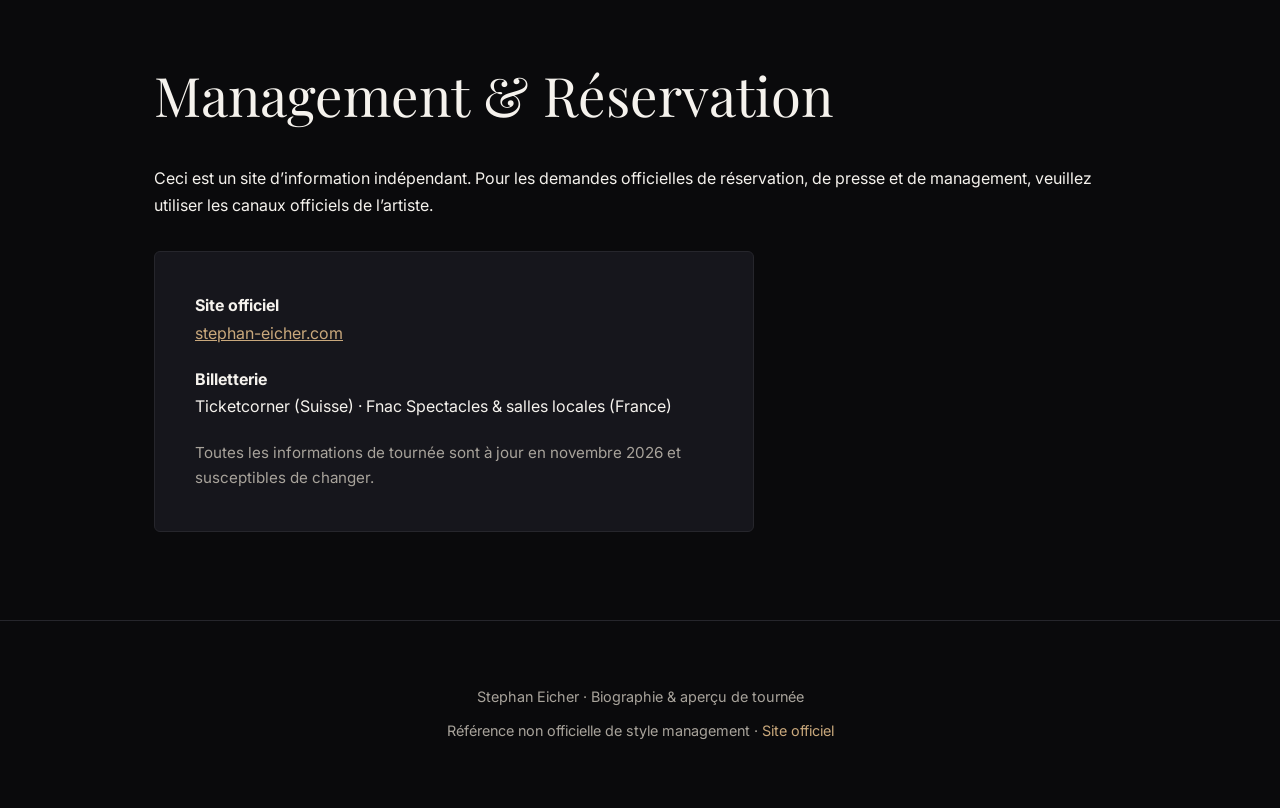
==== commit 3c4a2f1d: "Update index.html" ====
--- a/index.html
+++ b/index.html
@@ -2,413 +2,301 @@
 <html lang="fr">
 <head>
   <meta charset="UTF-8">
-  <meta name="viewport" content="width=device-width, initial-scale=1">
-  <meta name="description" content="Site officiel — musique, événements et réservations.">
-  <title>Site officiel — Musique & événements</title>
-
+  <meta name="viewport" content="width=device-width, initial-scale=1.0">
+  <title>Stephan Eicher — Management & Biographie</title>
+  <link href="https://fonts.googleapis.com/css2?family=Playfair+Display:ital,wght@0,400;0,600;1,400&family=Inter:wght@300;400;500;600&display=swap" rel="stylesheet">
+  <link rel="stylesheet" href="style.css">
   <style>
-    :root {
-      --fond: #0b0b0d;
-      --texte: #f5f1eb;
-      --doux: #b7b0a7;
-      --or: #c9a66b;
-      --ligne: rgba(255,255,255,.14);
-      --panneau: rgba(12,12,14,.96);
-    }
-
-    * { box-sizing: border-box; }
-    html { scroll-behavior: smooth; }
-    body {
-      margin: 0;
-      min-height: 100vh;
-      background: var(--fond);
-      color: var(--texte);
-      font-family: Arial, sans-serif;
-      line-height: 1.6;
-    }
-
-    #slideshow, #overlay {
+    /* Background slideshow wrapper */
+    #bg-slideshow {
       position: fixed;
       inset: 0;
-      pointer-events: none;
+      z-index: -2;
+      background: #000;
     }
-
-    #slideshow {
-      z-index: 0;
-      background-position: center;
+    #bg-slideshow .slide {
+      position: absolute;
+      inset: 0;
       background-size: cover;
-      opacity: .48;
-      transition: background-image 1s ease-in-out;
+      background-position: center 20%;
+      opacity: 0;
+      transition: opacity 2.5s ease-in-out;
     }
-
-    #overlay {
-      z-index: 1;
-      background: linear-gradient(90deg, rgba(5,5,7,.88), rgba(5,5,7,.35)),
-                  linear-gradient(0deg, var(--fond), transparent 65%);
+    #bg-slideshow .slide.active {
+      opacity: 1;
     }
-
-    .site { position: relative; z-index: 2; }
-
-    header {
-      position: fixed;
-      inset: 0 0 auto;
-      z-index: 5;
-      display: flex;
-      align-items: center;
-      justify-content: space-between;
-      gap: 20px;
-      padding: 18px 6%;
-      background: rgba(8,8,10,.82);
-      border-bottom: 1px solid var(--ligne);
-      backdrop-filter: blur(12px);
-    }
-
-    .logo {
-      color: var(--texte);
-      text-decoration: none;
-      font-family: Georgia, serif;
-      font-size: 1.3rem;
-    }
-
-    nav { display: flex; align-items: center; gap: 22px; }
-    nav a, .admin-link {
-      color: var(--doux);
-      text-decoration: none;
-      font-size: .9rem;
-    }
-    nav a:hover, .admin-link:hover { color: var(--or); }
-
-    button, .button {
-      border: 1px solid var(--or);
-      border-radius: 4px;
-      padding: 11px 18px;
-      background: transparent;
-      color: var(--or);
-      cursor: pointer;
-      font: inherit;
-      text-decoration: none;
-      transition: .2s ease;
-    }
-
-    button:hover, .button:hover,
-    #bookingButton.active {
-      background: var(--or);
-      color: #111;
-    }
-
-    main { padding-top: 72px; }
-    section { padding: 90px 8%; max-width: 1100px; margin: auto; }
-
-    .hero {
-      min-height: 86vh;
-      display: flex;
-      flex-direction: column;
-      justify-content: flex-end;
-      align-items: flex-start;
-      padding-bottom: 100px;
-    }
-
-    .eyebrow {
-      color: var(--or);
-      letter-spacing: .18em;
-      text-transform: uppercase;
-      font-size: .8rem;
-    }
-
-    h1, h2 { font-family: Georgia, serif; font-weight: 400; }
-    h1 { font-size: clamp(3.5rem, 11vw, 7rem); line-height: .98; margin: 12px 0; }
-    h2 { font-size: clamp(2.2rem, 6vw, 3.4rem); }
-    p { color: var(--doux); }
-    .hero p { max-width: 560px; font-size: 1.1rem; }
-
-    .cards {
-      display: grid;
-      grid-template-columns: repeat(auto-fit, minmax(220px, 1fr));
-      gap: 16px;
-    }
-
-    .card {
-      padding: 22px;
-      border: 1px solid var(--ligne);
-      background: rgba(12,12,14,.7);
-    }
-
-    footer {
-      position: relative;
-      z-index: 2;
-      padding: 28px 8%;
-      border-top: 1px solid var(--ligne);
-      color: var(--doux);
-      text-align: center;
-    }
-
-    /* Fenêtre de réservation */
-    .modal {
+    /* Dark overlay to make text readable */
+    #bg-overlay {
       position: fixed;
       inset: 0;
-      z-index: 10;
-      display: none;
-      align-items: center;
-      justify-content: center;
-      padding: 18px;
-      background: rgba(0,0,0,.78);
-    }
-
-    .modal.open { display: flex; }
-
-    .modal-box {
-      position: relative;
-      width: min(100%, 620px);
-      max-height: 90vh;
-      overflow-y: auto;
-      padding: 30px;
-      border: 1px solid var(--or);
-      border-radius: 8px;
-      background: var(--panneau);
-      box-shadow: 0 20px 80px rgba(0,0,0,.6);
-    }
-
-    .modal-box h2 { margin: 0 45px 5px 0; font-size: 2rem; }
-
-    .close {
-      position: absolute;
-      top: 14px;
-      right: 14px;
-      width: 40px;
-      height: 40px;
-      padding: 0;
-      border-color: var(--ligne);
-      color: var(--texte);
-      font-size: 1.5rem;
-    }
-
-    .form-grid {
-      display: grid;
-      grid-template-columns: 1fr 1fr;
-      gap: 14px;
-      margin-top: 20px;
-    }
-
-    .field { display: flex; flex-direction: column; gap: 6px; }
-    .field.full { grid-column: 1 / -1; }
-
-    label { color: var(--doux); font-size: .88rem; }
-
-    input, select, textarea {
-      width: 100%;
-      padding: 12px;
-      border: 1px solid var(--ligne);
-      border-radius: 4px;
-      background: #151518;
-      color: var(--texte);
-      font: inherit;
-    }
-
-    input:focus, select:focus, textarea:focus {
-      outline: 1px solid var(--or);
-      border-color: var(--or);
-    }
-
-    textarea { min-height: 110px; resize: vertical; }
-    .submit-button { margin-top: 18px; width: 100%; }
-    .status { color: var(--or); margin-top: 12px; }
-
-    @media (max-width: 650px) {
-      header { padding: 14px 5%; }
-      nav { gap: 10px; }
-      nav a:not(.admin-link) { display: none; }
-      .admin-link { display: none; }
-      section { padding: 70px 6%; }
-      .hero { min-height: 78vh; }
-      .form-grid { grid-template-columns: 1fr; }
-      .field.full { grid-column: auto; }
-      .modal-box { padding: 24px 18px; }
+      z-index: -1;
+      background: linear-gradient(180deg, rgba(10,10,12,0.65) 0%, rgba(10,10,12,0.95) 100%);
     }
   </style>
 </head>
-
 <body>
-  <div id="slideshow" aria-hidden="true"></div>
-  <div id="overlay" aria-hidden="true"></div>
-
-  <div class="site">
-    <header>
-      <a class="logo" href="#accueil">Votre nom</a>
-      <nav aria-label="Navigation principale">
-        <a href="#apropos">À propos</a>
-        <a href="#evenements">Événements</a>
-        <a href="#contact">Contact</a>
-        <a class="admin-link" href="admin.html">Admin</a>
-        <button id="bookingButton" type="button" aria-expanded="false">
-          Réserver
-        </button>
-      </nav>
-    </header>
-
-    <main>
-      <section class="hero" id="accueil">
-        <span class="eyebrow">Musique · Événements</span>
-        <h1>Votre nom</h1>
-        <p>Bienvenue sur le site officiel. Découvrez la musique et contactez-nous pour vos événements.</p>
-        <button class="open-booking" type="button">Demander une réservation</button>
-      </section>
-
-      <section id="apropos">
-        <span class="eyebrow">À propos</span>
-        <h2>Une musique qui rassemble.</h2>
-        <p>Ajoutez ici votre biographie, votre parcours et les informations que vous souhaitez partager.</p>
-      </section>
-
-      <section id="evenements">
-        <span class="eyebrow">Événements</span>
-        <h2>Réservations</h2>
-        <div class="cards">
-          <div class="card"><h3>Concerts</h3><p>Pour vos concerts et spectacles.</p></div>
-          <div class="card"><h3>Événements privés</h3><p>Pour vos célébrations et événements privés.</p></div>
-          <div class="card"><h3>Événements professionnels</h3><p>Pour vos événements d’entreprise et festivals.</p></div>
+
+<!-- Background Slideshow (Loads from your images folder) -->
+<div id="bg-slideshow">
+  <div class="slide active" style="background-image: url('images/photo_01.jpg');"></div>
+  <div class="slide" style="background-image: url('images/photo_02.jpg');"></div>
+  <div class="slide" style="background-image: url('images/photo_03.jpg');"></div>
+  <div class="slide" style="background-image: url('images/photo_04.jpg');"></div>
+  <div class="slide" style="background-image: url('images/photo_05.jpg');"></div>
+  <div class="slide" style="background-image: url('images/photo_06.jpg');"></div>
+  <div class="slide" style="background-image: url('images/photo_07.jpg');"></div>
+  <div class="slide" style="background-image: url('images/photo_08.jpg');"></div>
+  <div class="slide" style="background-image: url('images/photo_09.jpg');"></div>
+  <div class="slide" style="background-image: url('images/photo_10.jpg');"></div>
+  <div class="slide" style="background-image: url('images/photo_11.jpg');"></div>
+  <div class="slide" style="background-image: url('images/photo_12.jpg');"></div>
+  <div class="slide" style="background-image: url('images/photo_13.jpg');"></div>
+  <div class="slide" style="background-image: url('images/photo_14.jpg');"></div>
+  <div class="slide" style="background-image: url('images/photo_15.jpg');"></div>
+  <div class="slide" style="background-image: url('images/photo_16.jpg');"></div>
+  <div class="slide" style="background-image: url('images/photo_17.jpg');"></div>
+</div>
+<div id="bg-overlay"></div>
+
+<div class="lang-bar">
+  <span>Langue</span>
+  <div class="lang-toggle" id="langToggle" onclick="toggleLanguage()">
+    <span class="active" id="langFR">FR</span>
+    <span style="color:var(--line);">|</span>
+    <span class="inactive" id="langEN">EN</span>
+  </div>
+</div>
+
+<nav>
+  <a href="#" class="logo">STEPHAN EICHER</a>
+  <ul>
+    <li><a href="#bio" data-fr="Biographie" data-en="Biography">Biographie</a></li>
+    <li><a href="#music" data-fr="Musique" data-en="Music Life">Musique</a></li>
+    <li><a href="#tour" data-fr="Tournée" data-en="Tour">Tournée</a></li>
+    <li><a href="#contact" data-fr="Contact" data-en="Contact">Contact</a></li>
+  </ul>
+  <div class="nav-auth">
+    <button onclick="openLogin()" id="loginBtn">Connexion</button>
+  </div>
+</nav>
+
+<header class="hero">
+  <div class="hero-content">
+    <h1>Stephan Eicher</h1>
+    <div class="tag" data-fr="Chansonnier suisse · 1960–" data-en="Swiss Chansonnier · 1960–">Chansonnier suisse · 1960–</div>
+    <p data-fr="Une carrière traversant la cold wave, l’expérimentation électronique et l’écriture acoustique intime. Multilingue, littéraire, toujours en tournée avec la même curiosité inlassable." data-en="A career spanning cold wave, electronic experimentation and intimate acoustic songwriting. Multilingual, literary, and still touring with the same restless curiosity.">Une carrière traversant la cold wave, l’expérimentation électronique et l’écriture acoustique intime. Multilingue, littéraire, toujours en tournée avec la même curiosité inlassable.</p>
+  </div>
+</header>
+
+<section id="bio" class="bio">
+  <h2 data-fr="Biographie" data-en="Biography">Biographie</h2>
+  <p class="lead" data-fr="D’une enfance rebelle près de Berne aux scènes de l’Olympia — une vie façonnée par la musique, les langues et un refus délibéré de se fixer." data-en="From a rebellious childhood near Bern to the stages of the Olympia and beyond — a life shaped by music, languages and a deliberate refusal to settle.">D’une enfance rebelle près de Berne aux scènes de l’Olympia — une vie façonnée par la musique, les langues et un refus délibéré de se fixer.</p>
+
+  <h3 data-fr="Origines & Enfance" data-en="Origins & Childhood">Origines & Enfance</h3>
+  <p data-fr="Stephan Eicher est né le 17 août 1960 à Münchenbuchsee, une petite commune juste à l’extérieur de Berne. Sa mère était alsacienne ; son père, d’origine yéniche (jenisch), travaillait comme réparateur de radio-télévision et jouait du violon jazz pendant son temps libre. La musique était déjà présente dans la maison : la cave était remplie d’instruments, de synthétiseurs artisanaux et de magnétophones. À sept ans, on lui confie un accordéon trop grand pour lui ; il préfère rapidement la guitare." data-en="Stephan Eicher was born on 17 August 1960 in Münchenbuchsee, a small municipality just outside Bern. His mother was Alsatian; his father, of Yeniche (Jenisch) origin, worked as a radio-television repairman and played jazz violin in his spare time. Music was already present in the household: the cellar of the family home was filled with instruments, homemade synthesizers and tape machines. At age seven he was handed an accordion that was too large for him; he quickly preferred the guitar.">Stephan Eicher est né le 17 août 1960 à Münchenbuchsee, une petite commune juste à l’extérieur de Berne. Sa mère était alsacienne ; son père, d’origine yéniche (jenisch), travaillait comme réparateur de radio-télévision et jouait du violon jazz pendant son temps libre. La musique était déjà présente dans la maison : la cave était remplie d’instruments, de synthétiseurs artisanaux et de magnétophones. À sept ans, on lui confie un accordéon trop grand pour lui ; il préfère rapidement la guitare.</p>
+  <p data-fr="C’était un enfant agité et solitaire qui avait du mal à l’école conventionnelle. À onze ans, il entre à l’École d’Humanité de Hasliberg. L’environnement était cosmopolite et plus libre, mais il se sentait toujours déplacé. À la mi-adolescence, il s’enfuit avec son professeur de dessin vers Hambourg avant d’être accepté, à dix-sept ans et sans baccalauréat, à la F+F Schule für Kunst und Design de Zurich — une académie d’art alternative axée sur la forme et la couleur. Il dira plus tard que cette école « lui a sauvé la vie »." data-en="He was a restless, solitary child who struggled in conventional school. At eleven he entered the progressive École d’Humanité boarding school in Hasliberg. The environment was cosmopolitan and freer, but he still felt out of place. In his mid-teens he ran away with his drawing teacher toward Hamburg before being accepted, at seventeen and without a baccalaureate, into the F+F Schule für Kunst und Design in Zurich — an alternative art academy focused on form and colour. He later said the school “saved my life.”">C’était un enfant agité et solitaire qui avait du mal à l’école conventionnelle. À onze ans, il entre à l’École d’Humanité de Hasliberg. L’environnement était cosmopolite et plus libre, mais il se sentait toujours déplacé. À la mi-adolescence, il s’enfuit avec son professeur de dessin vers Hambourg avant d’être accepté, à dix-sept ans et sans baccalauréat, à la F+F Schule für Kunst und Design de Zurich — une académie d’art alternative axée sur la forme et la couleur. Il dira plus tard que cette école « lui a sauvé la vie ».</p>
+
+  <h3 data-fr="Noise Boys & Grauzone" data-en="Noise Boys & Grauzone">Noise Boys & Grauzone</h3>
+  <p data-fr="À Zurich, il commence à faire de la musique électronique. Avec des amis, il forme Noise Boys, enregistrant du matériel synth-punk brut (réédité plus tard sous le nom <em>Spielt Noise Boys</em>). En 1980, il rejoint son jeune frère Martin dans le groupe Grauzone. Leur single de 1981 « Eisbär » devient un succès inattendu en Suisse alémanique et en Allemagne, se vendant à des centaines de milliers d’exemplaires et les établissant comme partie du mouvement Neue Deutsche Welle / cold-wave. Le succès apporte de l’argent mais aussi de la pression ; après la dissolution du groupe, Eicher s’éloigne brièvement avant de s’engager pleinement dans une carrière solo." data-en="In Zurich he began making electronic music. With friends he formed Noise Boys, recording raw synth-punk material (later reissued as <em>Spielt Noise Boys</em>). In 1980 he joined his younger brother Martin in the band Grauzone. Their 1981 single “Eisbär” became an unexpected hit across German-speaking Switzerland and Germany, selling hundreds of thousands of copies and establishing them as part of the Neue Deutsche Welle / cold-wave moment. The success brought money but also pressure; after the band dissolved, Eicher stepped away briefly before committing fully to a solo path.">À Zurich, il commence à faire de la musique électronique. Avec des amis, il forme Noise Boys, enregistrant du matériel synth-punk brut (réédité plus tard sous le nom <em>Spielt Noise Boys</em>). En 1980, il rejoint son jeune frère Martin dans le groupe Grauzone. Leur single de 1981 « Eisbär » devient un succès inattendu en Suisse alémanique et en Allemagne, se vendant à des centaines de milliers d’exemplaires et les établissant comme partie du mouvement Neue Deutsche Welle / cold-wave. Le succès apporte de l’argent mais aussi de la pression ; après la dissolution du groupe, Eicher s’éloigne brièvement avant de s’engager pleinement dans une carrière solo.</p>
+
+  <h3 data-fr="Débuts en solo" data-en="Solo Beginnings">Débuts en solo</h3>
+  <p data-fr="Son premier album solo, <em>Les Chansons Bleues</em> (1983), mélange déjà des textures électroniques avec un intérêt croissant pour la chanson française. Le suivant <em>I Tell This Night</em> (1985) contient le hit « Two People in a Room ». En 1986, il remplit l’Olympia à Paris. L’album <em>Silence</em> de 1987 livre « Combien de temps », une chanson qui élargit son public français. À la fin de la décennie, il travaille régulièrement avec l’écrivain Philippe Djian, une collaboration qui définira une grande partie de son répertoire francophone pour les trente années suivantes." data-en="His first solo album, <em>Les Chansons Bleues</em> (1983), already mixed electronic textures with a growing interest in French song. The follow-up <em>I Tell This Night</em> (1985) contained the hit “Two People in a Room.” In 1986 he sold out the Olympia in Paris. The 1987 album <em>Silence</em> delivered “Combien de temps,” a song that widened his French audience. By the end of the decade he was working regularly with the writer Philippe Djian, a collaboration that would define much of his French-language repertoire for the next thirty years.">Son premier album solo, <em>Les Chansons Bleues</em> (1983), mélange déjà des textures électroniques avec un intérêt croissant pour la chanson française. Le suivant <em>I Tell This Night</em> (1985) contient le hit « Two People in a Room ». En 1986, il remplit l’Olympia à Paris. L’album <em>Silence</em> de 1987 livre « Combien de temps », une chanson qui élargit son public français. À la fin de la décennie, il travaille régulièrement avec l’écrivain Philippe Djian, une collaboration qui définira une grande partie de son répertoire francophone pour les trente années suivantes.</p>
+
+  <h3 data-fr="Engelberg et les années 1990" data-en="Engelberg and the 1990s">Engelberg et les années 1990</h3>
+  <p data-fr="L’album <em>Engelberg</em> de 1991, nommé d’après la station de ski suisse où il a été enregistré, devient son percée commerciale. Des singles comme « Déjeuner en paix », « Hemmige » et « Pas d’ami (comme toi) » poussent les ventes vers deux millions d’exemplaires à travers l’Europe. Les albums suivants <em>Carcassonne</em> (1993), <em>1000 Vies</em> (1996) et <em>Louanges</em> (1999) continuent d’explorer différents univers sonores tout en gardant la collaboration littéraire avec Djian au centre. Il commence aussi à écrire pour le cinéma, contribuant à la bande originale de <em>Monsieur N.</em> d’Antoine de Caunes." data-en="The 1991 album <em>Engelberg</em>, named after the Swiss ski resort where it was recorded, became his commercial breakthrough. Singles such as “Déjeuner en paix,” “Hemmige” and “Pas d’ami (comme toi)” pushed sales toward two million copies across Europe. Subsequent albums <em>Carcassonne</em> (1993), <em>1000 Vies</em> (1996) and <em>Louanges</em> (1999) continued to explore different sonic worlds while keeping the literary collaboration with Djian at the centre. He also began writing for film, contributing the score for Antoine de Caunes’ <em>Monsieur N.</em>">L’album <em>Engelberg</em> de 1991, nommé d’après la station de ski suisse où il a été enregistré, devient son percée commerciale. Des singles comme « Déjeuner en paix », « Hemmige » et « Pas d’ami (comme toi) » poussent les ventes vers deux millions d’exemplaires à travers l’Europe. Les albums suivants <em>Carcassonne</em> (1993), <em>1000 Vies</em> (1996) et <em>Louanges</em> (1999) continuent d’explorer différents univers sonores tout en gardant la collaboration littéraire avec Djian au centre. Il commence aussi à écrire pour le cinéma, contribuant à la bande originale de <em>Monsieur N.</em> d’Antoine de Caunes.</p>
+
+  <h3 data-fr="Carrière ultérieure & Partenariats littéraires" data-en="Later Career & Literary Partnerships">Carrière ultérieure & Partenariats littéraires</h3>
+  <p data-fr="Dans les années 2000 et 2010, Eicher sort <em>Taxi Europa</em>, <em>Eldorado</em> et <em>L’Envolée</em>, et approfondit son partenariat avec l’écrivain suisse Martin Suter. Leur premier <em>Song Book</em> commun paraît en 2017 ; un second volume est prévu pour 2027. Le travail studio plus récent inclut l’acclamé <em>Homeless Songs</em> (2019), <em>Ode</em> (2022) et l’intime et acoustique <em>Poussière d’Or</em> (2025), son dix-huitième album studio. Il continue de se produire à la fois en groupe complet et dans le format plus théâtral « Seul en scène »." data-en="In the 2000s and 2010s Eicher released <em>Taxi Europa</em>, <em>Eldorado</em> and <em>L’Envolée</em>, and deepened his partnership with the Swiss writer Martin Suter. Their first joint <em>Song Book</em> appeared in 2017; a second volume is scheduled for 2027. More recent studio work includes the acclaimed <em>Homeless Songs</em> (2019), <em>Ode</em> (2022) and the intimate, acoustic <em>Poussière d’Or</em> (2025), his eighteenth studio album. He continues to perform both full-band shows and the more theatrical “Seul en scène” format.">Dans les années 2000 et 2010, Eicher sort <em>Taxi Europa</em>, <em>Eldorado</em> et <em>L’Envolée</em>, et approfondit son partenariat avec l’écrivain suisse Martin Suter. Leur premier <em>Song Book</em> commun paraît en 2017 ; un second volume est prévu pour 2027. Le travail studio plus récent inclut l’acclamé <em>Homeless Songs</em> (2019), <em>Ode</em> (2022) et l’intime et acoustique <em>Poussière d’Or</em> (2025), son dix-huitième album studio. Il continue de se produire à la fois en groupe complet et dans le format plus théâtral « Seul en scène ».</p>
+
+  <h3 data-fr="Aujourd’hui" data-en="Today">Aujourd’hui</h3>
+  <p data-fr="Maintenant dans la soixantaine, Eicher décrit le travail comme sa « drogue préférée ». Il maintient une empreinte matérielle délibérément légère — vivant par périodes à l’hôtel, gardant instruments et livres dans un garage près de Montreux — tout en restant très productif. Il chante en français, allemand, suisse allemand, anglais et parfois italien ou romanche, traitant la langue elle-même comme un autre instrument. En 2021, il a reçu le Grand Prix Suisse de Musique." data-en="Now in his mid-sixties, Eicher describes work as his “favourite drug.” He maintains a deliberately light material footprint — living for periods in hotels, keeping instruments and books in a garage near Montreux — while remaining highly productive. He sings in French, German, Swiss German, English and occasionally Italian or Romansh, treating language itself as another instrument. In 2021 he received the Swiss Grand Prix Musik.">Maintenant dans la soixantaine, Eicher décrit le travail comme sa « drogue préférée ». Il maintient une empreinte matérielle délibérément légère — vivant par périodes à l’hôtel, gardant instruments et livres dans un garage près de Montreux — tout en restant très productif. Il chante en français, allemand, suisse allemand, anglais et parfois italien ou romanche, traitant la langue elle-même comme un autre instrument. En 2021, il a reçu le Grand Prix Suisse de Musique.</p>
+</section>
+
+<section id="music" class="music">
+  <h2 data-fr="Vie musicale" data-en="Musical Life">Vie musicale</h2>
+  <p class="lead" data-fr="Une chronologie sélective d’albums, de tournants et de collaborations en cours." data-en="A selective chronology of albums, turning points and ongoing collaborations.">Une chronologie sélective d’albums, de tournants et de collaborations en cours.</p>
+
+  <div class="timeline">
+    <div class="timeline-item"><div class="year">1980–1981</div><strong>Grauzone · Eisbär</strong><span data-fr="Post-punk / cold wave. Le single se vend massivement en Europe germanophone et reste un classique culte." data-en="Post-punk / cold wave. The single sells massively in German-speaking Europe and remains a cult classic.">Post-punk / cold wave. Le single se vend massivement en Europe germanophone et reste un classique culte.</span></div>
+    <div class="timeline-item"><div class="year">1983</div><strong>Les Chansons Bleues</strong><span data-fr="Premier album solo. Textures électroniques rencontrent un intérêt naissant pour la chanson française." data-en="First solo album. Electronic textures meet an emerging interest in French chanson.">Premier album solo. Textures électroniques rencontrent un intérêt naissant pour la chanson française.</span></div>
+    <div class="timeline-item"><div class="year">1985</div><strong>I Tell This Night</strong><span data-fr="Contient « Two People in a Room ». Première visibilité française majeure ; l’Olympia affiche complet." data-en="Contains “Two People in a Room.” First major French visibility; Olympia sell-out follows.">Contient « Two People in a Room ». Première visibilité française majeure ; l’Olympia affiche complet.</span></div>
+    <div class="timeline-item"><div class="year">1987</div><strong>Silence</strong><span data-fr="« Combien de temps » devient une chanson signature. La collaboration avec Philippe Djian commence sérieusement." data-en="“Combien de temps” becomes a signature song. Collaboration with Philippe Djian begins in earnest.">« Combien de temps » devient une chanson signature. La collaboration avec Philippe Djian commence sérieusement.</span></div>
+    <div class="timeline-item"><div class="year">1991</div><strong>Engelberg</strong><span data-fr="Apogée commerciale. Près de deux millions d’exemplaires. « Déjeuner en paix », « Hemmige », « Pas d’ami (comme toi) »." data-en="Commercial peak. Nearly two million copies. “Déjeuner en paix,” “Hemmige,” “Pas d’ami (comme toi).”">Apogée commerciale. Près de deux millions d’exemplaires. « Déjeuner en paix », « Hemmige », « Pas d’ami (comme toi) ».</span></div>
+    <div class="timeline-item"><div class="year">1993–1999</div><strong>Carcassonne · 1000 Vies · Louanges</strong><span data-fr="Exploration continue de la forme, de la chanson intime aux arrangements plus amples. Bande originale pour <em>Monsieur N.</em>" data-en="Continued exploration of form, from intimate song to larger arrangements. Film score for <em>Monsieur N.</em>">Exploration continue de la forme, de la chanson intime aux arrangements plus amples. Bande originale pour <em>Monsieur N.</em></span></div>
+    <div class="timeline-item"><div class="year">2003–2012</div><strong>Taxi Europa · Eldorado · L’Envolée</strong><span data-fr="Tournées européennes continues et partenariat approfondi avec Martin Suter." data-en="Further European touring and the deepening partnership with Martin Suter.">Tournées européennes continues et partenariat approfondi avec Martin Suter.</span></div>
+    <div class="timeline-item"><div class="year">2017</div><strong>Song Book (avec Martin Suter)</strong><span data-fr="Premier projet livre-album commun. Concerts à guichets fermés en Suisse." data-en="First joint book-and-album project. Sold-out concerts in Switzerland.">Premier projet livre-album commun. Concerts à guichets fermés en Suisse.</span></div>
+    <div class="timeline-item"><div class="year">2019</div><strong>Homeless Songs</strong><span data-fr="Retour salué par la critique à un territoire plus personnel et acoustique." data-en="Critically praised return to more personal, acoustic territory.">Retour salué par la critique à un territoire plus personnel et acoustique.</span></div>
+    <div class="timeline-item"><div class="year">2022</div><strong>Ode</strong><span data-fr="Poursuite de l’acoustique ; inclut le titre « Le Plus Léger Au Monde »." data-en="Continued acoustic focus; includes the track “Le Plus Léger Au Monde.”">Poursuite de l’acoustique ; inclut le titre « Le Plus Léger Au Monde ».</span></div>
+    <div class="timeline-item"><div class="year">2025</div><strong>Poussière d’Or</strong><span data-fr="Dix-huitième album studio. Écrit principalement avec Philippe Djian (un titre avec Martin Suter). Produit par Martin Gallop. Intime, lumineux, délibérément libre d’intelligence artificielle." data-en="Eighteenth studio album. Written primarily with Philippe Djian (one track with Martin Suter). Produced by Martin Gallop. Intimate, luminous, deliberately free of artificial intelligence.">Dix-huitième album studio. Écrit principalement avec Philippe Djian (un titre avec Martin Suter). Produit par Martin Gallop. Intime, lumineux, délibérément libre d’intelligence artificielle.</span></div>
+  </div>
+
+  <h3 style="margin-top:3.5rem;" data-fr="Albums studio sélectionnés" data-en="Selected Studio Albums">Albums studio sélectionnés</h3>
+  
+  <div class="album-grid">
+    <a href="https://www.youtube.com/watch?v=1a2b3c4d5e6" target="_blank" rel="noopener" class="album-card">
+      <div class="year">1983</div><h4>Les Chansons Bleues</h4><p data-fr="Déclaration solo inaugurale." data-en="Debut solo statement.">Déclaration solo inaugurale.</p>
+    </a>
+    <a href="https://www.youtube.com/watch?v=Y7S1q-J27Q4" target="_blank" rel="noopener" class="album-card">
+      <div class="year">1985</div><h4>I Tell This Night</h4><p data-fr="« Two People in a Room »." data-en="“Two People in a Room.”">« Two People in a Room ».</p>
+    </a>
+    <a href="https://www.youtube.com/watch?v=7Xf-L8bGqK8" target="_blank" rel="noopener" class="album-card">
+      <div class="year">1987</div><h4>Silence</h4><p data-fr="« Combien de temps »." data-en="“Combien de temps.”">« Combien de temps ».</p>
+    </a>
+    <a href="https://www.youtube.com/watch?v=Hk2f3r0K1zM" target="_blank" rel="noopener" class="album-card">
+      <div class="year">1989</div><h4>My Place</h4><p data-fr="Première collaboration avec Djian." data-en="Early Djian collaboration.">Première collaboration avec Djian.</p>
+    </a>
+    <a href="https://www.youtube.com/watch?v=K4kL9mN2pQ0" target="_blank" rel="noopener" class="album-card">
+      <div class="year">1991</div><h4>Engelberg</h4><p data-fr="Percée commerciale majeure." data-en="Major commercial breakthrough.">Percée commerciale majeure.</p>
+    </a>
+    <a href="https://www.youtube.com/watch?v=8P2rR4sQ1L8" target="_blank" rel="noopener" class="album-card">
+      <div class="year">1993</div><h4>Carcassonne</h4><p data-fr="Nommé d’après la ville française." data-en="Named for the French city.">Nommé d’après la ville française.</p>
+    </a>
+    <a href="https://www.youtube.com/watch?v=5L2kM8nQ4R1" target="_blank" rel="noopener" class="album-card">
+      <div class="year">1996</div><h4>1000 Vies</h4><p data-fr="Éléments symphoniques et chanson." data-en="Symphonic and chanson elements.">Éléments symphoniques et chanson.</p>
+    </a>
+    <a href="https://www.youtube.com/watch?v=1J4kL2mN8Q0" target="_blank" rel="noopener" class="album-card">
+      <div class="year">1999</div><h4>Louanges</h4><p data-fr="Enregistré à Engelberg." data-en="Recorded in Engelberg.">Enregistré à Engelberg.</p>
+    </a>
+    <a href="https://www.youtube.com/watch?v=2R4sT6uV8w0" target="_blank" rel="noopener" class="album-card">
+      <div class="year">2003</div><h4>Taxi Europa</h4><p data-fr="Chansons de route européennes." data-en="European road songs.">Chansons de route européennes.</p>
+    </a>
+    <a href="https://www.youtube.com/watch?v=9X2kL4mN6Q8" target="_blank" rel="noopener" class="album-card">
+      <div class="year">2007</div><h4>Eldorado</h4><p data-fr="Inclut le texte de Suter « Weiss nid was es isch »." data-en="Includes Suter lyric “Weiss nid was es isch.”">Inclut le texte de Suter « Weiss nid was es isch ».</p>
+    </a>
+    <a href="https://www.youtube.com/watch?v=3J5kM7nP9Q1" target="_blank" rel="noopener" class="album-card">
+      <div class="year">2012</div><h4>L’Envolée</h4><p data-fr="Affinement de la période tardive." data-en="Later-period refinement.">Affinement de la période tardive.</p>
+    </a>
+    <a href="https://www.youtube.com/watch?v=4K6lN8oQ0R2" target="_blank" rel="noopener" class="album-card">
+      <div class="year">2017</div><h4>Song Book</h4><p data-fr="Avec Martin Suter." data-en="With Martin Suter.">Avec Martin Suter.</p>
+    </a>
+    <a href="https://www.youtube.com/watch?v=5L7mO9pR1S3" target="_blank" rel="noopener" class="album-card">
+      <div class="year">2019</div><h4>Homeless Songs</h4><p data-fr="Œuvre tardive très estimée." data-en="Highly regarded late work.">Œuvre tardive très estimée.</p>
+    </a>
+    <a href="https://www.youtube.com/watch?v=6M8nP0qS2T4" target="_blank" rel="noopener" class="album-card">
+      <div class="year">2022</div><h4>Ode</h4><p data-fr="Poursuite acoustique." data-en="Acoustic continuation.">Poursuite acoustique.</p>
+    </a>
+    <a href="https://www.youtube.com/@StephanEicherOfficial" target="_blank" rel="noopener" class="album-card">
+      <div class="year">2025</div><h4>Poussière d’Or</h4><p data-fr="Album actuel. En tournée." data-en="Current album. On tour.">Album actuel. En tournée.</p>
+    </a>
+  </div>
+</section>
+
+<section id="tour" class="tour-section">
+  <h2 data-fr="Actuel & À venir" data-en="Current & Upcoming">Actuel & À venir</h2>
+  <p class="lead" style="color:var(--muted);" data-fr="Tournée Poussière d’Or (France) et Song Book Vol. 2 avec Martin Suter (Suisse 2027)." data-en="Poussière d’Or Tour (France) and Song Book Vol. 2 with Martin Suter (Switzerland 2027).">Tournée Poussière d’Or (France) et Song Book Vol. 2 avec Martin Suter (Suisse 2027).</p>
+
+  <h3 style="font-family:'Playfair Display',serif; font-size:1.5rem; margin:2rem 0 1rem; color:var(--gold-soft);">Poussière d’Or Tour</h3>
+  <div id="tourDatesFR"></div>
+
+  <h3 style="font-family:'Playfair Display',serif; font-size:1.5rem; margin:3rem 0 1rem; color:var(--gold-soft);">Song Book Vol. 2 · with Martin Suter</h3>
+  <div id="songbookDates"></div>
+</section>
+
+<section id="contact">
+  <h2 data-fr="Management & Réservation" data-en="Management & Booking">Management & Réservation</h2>
+  <p data-fr="Ceci est un site d’information indépendant. Pour les demandes officielles de réservation, de presse et de management, veuillez utiliser les canaux officiels de l’artiste." data-en="This is an independent informational site. For official booking, press and management inquiries please use the artist’s official channels.">Ceci est un site d’information indépendant. Pour les demandes officielles de réservation, de presse et de management, veuillez utiliser les canaux officiels de l’artiste.</p>
+  <div class="contact-box">
+    <p><strong>Site officiel</strong><br><a href="https://www.stephan-eicher.com" style="color:var(--gold);">stephan-eicher.com</a></p>
+    <p style="margin-top:1.2rem;"><strong>Billetterie</strong><br>Ticketcorner (Suisse) · Fnac Spectacles & salles locales (France)</p>
+    <p style="margin-top:1.2rem; color:var(--muted); font-size:0.95rem;" data-fr="Toutes les informations de tournée sont à jour en novembre 2026 et susceptibles de changer." data-en="All tour information current as of November 2026 and subject to change.">Toutes les informations de tournée sont à jour en novembre 2026 et susceptibles de changer.</p>
+  </div>
+</section>
+
+<footer>
+  <p>Stephan Eicher · <span data-fr="Biographie & aperçu de tournée" data-en="Artist biography & tour overview">Biographie & aperçu de tournée</span></p>
+  <p style="margin-top:0.6rem;"><span data-fr="Référence non officielle de style management" data-en="Unofficial management-style reference">Référence non officielle de style management</span> · <a href="https://www.stephan-eicher.com">Site officiel</a></p>
+</footer>
+
+<!-- ========== MODALS ========== -->
+<div class="modal-overlay" id="loginModal">
+  <div class="modal-box">
+    <h3 data-fr="Connexion <span>Client</span>" data-en="Customer <span>Login</span>">Connexion <span>Client</span></h3>
+    <p style="color:var(--muted); font-size:0.9rem; margin-bottom:1.5rem;" data-fr="Connectez-vous pour accéder à votre tableau de bord et gérer vos réservations." data-en="Log in to access your dashboard and manage your bookings.">Connectez-vous pour accéder à votre tableau de bord et gérer vos réservations.</p>
+    <label data-fr="Nom d’utilisateur" data-en="Username">Nom d’utilisateur</label>
+    <input type="text" id="loginUser" placeholder="client" value="client">
+    <label data-fr="Mot de passe" data-en="Password">Mot de passe</label>
+    <input type="password" id="loginPass" placeholder="••••••••" value="client123">
+    <div class="modal-actions">
+      <button class="btn-secondary" onclick="closeModal('loginModal')" data-fr="Annuler" data-en="Cancel">Annuler</button>
+      <button class="btn-primary" onclick="handleLogin()" data-fr="Se connecter" data-en="Log in">Se connecter</button>
+    </div>
+    <p class="modal-hint" data-fr="Démo : <code>client</code> / <code>client123</code>" data-en="Demo: <code>client</code> / <code>client123</code>">Démo : <code>client</code> / <code>client123</code></p>
+  </div>
+</div>
+
+<!-- Customer Dashboard -->
+<div class="dashboard-overlay" id="dashboardOverlay">
+  <div class="buffer-screen" id="bufferScreen">
+    <div class="flux-logo">FLUX<span>BANK</span></div>
+    <div class="buffer-ring"></div>
+    <div class="buffer-text" data-fr="Préparation de votre espace client..." data-en="Preparing your customer space...">Préparation de votre espace client...</div>
+    <div class="buffer-countdown" id="bufferCountdown">7</div>
+    <div class="buffer-bar"><div class="fill" id="bufferFill"></div></div>
+  </div>
+
+  <div class="dashboard-panel" id="dashboardPanel">
+    <div class="dash-header">
+      <div>
+        <div class="dash-title"><span>Flux</span> Dashboard</div>
+        <div style="font-size:0.8rem; color:var(--muted);" id="dashWelcome">Welcome back</div>
+      </div>
+      <div style="display:flex; gap:0.8rem; align-items:center;">
+        <span class="flux-tag">Client</span>
+        <button class="dash-close" onclick="closeDashboard()">✕</button>
+      </div>
+    </div>
+    <div class="dash-body">
+      <div class="dash-welcome">
+        <div>
+          <h3 id="dashUserName">Hello, Client</h3>
+          <p data-fr="Voici votre ticket et vos réservations à venir." data-en="Here's your ticket and upcoming bookings.">Voici votre ticket et vos réservations à venir.</p>
         </div>
-      </section>
-
-      <section id="contact">
-        <span class="eyebrow">Contact</span>
-        <h2>Parlons de votre événement.</h2>
-        <p>Utilisez le bouton « Réserver » pour envoyer une demande.</p>
-        <button class="open-booking" type="button">Faire une demande</button>
-      </section>
-    </main>
-
-    <footer>© <span id="year"></span> Votre nom</footer>
-  </div>
-
-  <div class="modal" id="bookingModal" role="dialog" aria-modal="true"
-       aria-labelledby="bookingTitle">
-    <div class="modal-box">
-      <button class="close" id="closeBooking" type="button" aria-label="Fermer">×</button>
-      <h2 id="bookingTitle">Demande de réservation</h2>
-      <p>Remplissez le formulaire. Votre demande sera transmise à l’administrateur.</p>
-
-      <form name="event-booking" method="POST" data-netlify="true"
-            netlify-honeypot="bot-field" action="/?booking=success">
-        <input type="hidden" name="form-name" value="event-booking">
-
-        <p hidden>
-          <label>Ne remplissez pas ce champ : <input name="bot-field"></label>
-        </p>
-
-        <div class="form-grid">
-          <div class="field">
-            <label for="name">Nom</label>
-            <input id="name" name="nom" type="text" autocomplete="name" required>
-          </div>
-
-          <div class="field">
-            <label for="email">Email</label>
-            <input id="email" name="email" type="email" autocomplete="email" required>
-          </div>
-
-          <div class="field">
-            <label for="phone">Téléphone</label>
-            <input id="phone" name="telephone" type="tel" autocomplete="tel" required>
-          </div>
-
-          <div class="field">
-            <label for="date">Date de l’événement</label>
-            <input id="date" name="date_evenement" type="date" required>
-          </div>
-
-          <div class="field">
-            <label for="venue">Lieu</label>
-            <input id="venue" name="lieu" type="text" required>
-          </div>
-
-          <div class="field">
-            <label for="eventType">Type d’événement</label>
-            <select id="eventType" name="type_evenement" required>
-              <option value="">Choisissez une option</option>
-              <option>Concert</option>
-              <option>Mariage ou fête privée</option>
-              <option>Événement professionnel</option>
-              <option>Festival</option>
-              <option>Autre</option>
-            </select>
-          </div>
-
-          <div class="field full">
-            <label for="message">Message</label>
-            <textarea id="message" name="message" required></textarea>
-          </div>
-        </div>
-
-        <button class="submit-button" type="submit">Envoyer la demande</button>
-        <p class="status" id="bookingStatus" aria-live="polite"></p>
-      </form>
-    </div>
-  </div>
-
-  <script>
-    // Les 17 fichiers doivent être dans le dossier images/ avec ces noms exacts.
-    const photos = Array.from({ length: 17 }, (_, i) =>
-      `images/photo_${String(i + 1).padStart(2, "0")}.jpg`
-    );
-
-    const slideshow = document.getElementById("slideshow");
-    let photoIndex = 0;
-
-    function showPhoto(index) {
-      const image = new Image();
-      image.onload = () => {
-        slideshow.style.backgroundImage = `url("${photos[index]}")`;
-      };
-      image.onerror = () => {
-        console.warn("Image introuvable :", photos[index]);
-      };
-      image.src = photos[index];
-    }
-
-    showPhoto(photoIndex);
-    setInterval(() => {
-      photoIndex = (photoIndex + 1) % photos.length;
-      showPhoto(photoIndex);
-    }, 5000);
-
-    const modal = document.getElementById("bookingModal");
-    const bookingButton = document.getElementById("bookingButton");
-
-    function setModal(open) {
-      modal.classList.toggle("open", open);
-      bookingButton.classList.toggle("active", open);
-      bookingButton.setAttribute("aria-expanded", String(open));
-      document.body.style.overflow = open ? "hidden" : "";
-    }
-
-    bookingButton.addEventListener("click", () => {
-      setModal(!modal.classList.contains("open"));
-    });
-
-    document.querySelectorAll(".open-booking").forEach(button => {
-      button.addEventListener("click", () => setModal(true));
-    });
-
-    document.getElementById("closeBooking").addEventListener("click", () => {
-      setModal(false);
-    });
-
-    modal.addEventListener("click", event => {
-      if (event.target === modal) setModal(false);
-    });
-
-    document.addEventListener("keydown", event => {
-      if (event.key === "Escape") setModal(false);
-    });
-
-    document.getElementById("year").textContent = new Date().getFullYear();
-
-    if (new URLSearchParams(location.search).get("booking") === "success") {
-      setModal(true);
-      document.getElementById("bookingStatus").textContent =
-        "Merci, votre demande a bien été envoyée.";
-      history.replaceState({}, "", location.pathname);
-    }
-  </script>
+        <button class="btn-primary" style="padding:0.6rem 1.2rem; font-size:0.85rem;" onclick="openBookingForm()" data-fr="Nouvelle réservation" data-en="New booking">Nouvelle réservation</button>
+      </div>
+
+      <div class="ticket-view" id="customerTicketView"></div>
+
+      <div>
+        <h4 style="font-family:'Playfair Display',serif; font-size:1.2rem; margin-bottom:0.8rem;" data-fr="Toutes mes réservations" data-en="All my bookings">Toutes mes réservations</h4>
+        <div class="dash-bookings" id="dashBookings"></div>
+      </div>
+    </div>
+    <div class="dash-footer">
+      <span data-fr="Propulsé par Flux Bank" data-en="Powered by Flux Bank">Propulsé par Flux Bank</span>
+      <a href="#" onclick="closeDashboard()" data-fr="Se déconnecter" data-en="Log out">Se déconnecter</a>
+    </div>
+  </div>
+</div>
+
+<!-- Booking Form Modal -->
+<div class="modal-overlay" id="bookingModal">
+  <div class="modal-box">
+    <h3 data-fr="Nouvelle <span>réservation</span>" data-en="New <span>booking</span>">Nouvelle <span>réservation</span></h3>
+    <label data-fr="Date du concert" data-en="Concert date">Date du concert</label>
+    <input type="date" id="bookingDate">
+    <label data-fr="Lieu" data-en="Venue">Lieu</label>
+    <input type="text" id="bookingVenue" placeholder="Ex: Olympia, Paris">
+    <div class="modal-actions">
+      <button class="btn-secondary" onclick="closeModal('bookingModal')" data-fr="Annuler" data-en="Cancel">Annuler</button>
+      <button class="btn-primary" onclick="submitBooking()" data-fr="Réserver" data-en="Book">Réserver</button>
+    </div>
+  </div>
+</div>
+
+<script>
+  // Slideshow Logic (Changes every 5 seconds)
+  let currentSlide = 0;
+  const slides = document.querySelectorAll('#bg-slideshow .slide');
+  
+  setInterval(() => {
+    if (slides.length === 0) return;
+    slides[currentSlide].classList.remove('active');
+    currentSlide = (currentSlide + 1) % slides.length;
+    slides[currentSlide].classList.add('active');
+  }, 5000);
+</script>
+
+<!-- Your standard site scripts -->
+<script src="script.js"></script>
 </body>
 </html>
--- a/style.css
+++ b/style.css
@@ -0,0 +1,582 @@
+* { margin:0; padding:0; box-sizing:border-box; }
+
+:root {
+  --bg: #0a0a0c;
+  --bg-alt: #101014;
+  --bg-card: #16161c;
+  --gold: #c9a87c;
+  --gold-soft: #e0c9a8;
+  --gold-deep: #b39262;
+  --text: #f5f2ed;
+  --muted: #a8a39b;
+  --line: #26262c;
+  --flux-blue: #1a6b8a;
+  --flux-glow: rgba(26, 107, 138, 0.25);
+  --admin-purple: #6b4c8a;
+  --success: #2d7a4d;
+  --danger: #8a3a3a;
+  --warning: #b8863a;
+  --radius: 6px;
+  --transition: 0.3s cubic-bezier(0.22, 1, 0.36, 1);
+}
+
+html { scroll-behavior: smooth; }
+
+body {
+  isolation: isolate;
+  background: var(--bg);
+  color: var(--text);
+  font-family: 'Inter', sans-serif;
+  line-height: 1.7;
+  background-image:
+    radial-gradient(ellipse at 20% 10%, rgba(201,168,124,0.06) 0%, transparent 50%),
+    radial-gradient(ellipse at 80% 80%, rgba(26,107,138,0.05) 0%, transparent 50%),
+    linear-gradient(180deg, #0a0a0c 0%, #101014 100%);
+  background-attachment: fixed;
+  overflow-x: hidden;
+}
+
+/* Language Toggle Bar */
+.lang-bar {
+  position: fixed; top: 0; left: 0; right: 0; z-index: 101;
+  background: rgba(10,10,12,0.95);
+  backdrop-filter: blur(16px);
+  border-bottom: 1px solid var(--line);
+  padding: 0.5rem 5%;
+  display: flex; justify-content: flex-end; align-items: center; gap: 1rem;
+  font-size: 0.78rem; letter-spacing: 0.06em;
+}
+.lang-bar span { color: var(--muted); }
+.lang-toggle {
+  display: flex; align-items: center; gap: 0.4rem;
+  background: var(--bg-card); border: 1px solid var(--line);
+  border-radius: 20px; padding: 0.25rem 0.6rem;
+  cursor: pointer; transition: var(--transition);
+}
+.lang-toggle:hover { border-color: var(--gold); }
+.lang-toggle .active { color: var(--gold); font-weight: 500; }
+.lang-toggle .inactive { color: var(--muted); }
+
+nav {
+  position: fixed; top: 34px; width:100%; z-index:100;
+  background: rgba(10,10,12,0.92); backdrop-filter: blur(12px);
+  border-bottom: 1px solid var(--line);
+  padding: 1.1rem 5%;
+  display: flex; justify-content: space-between; align-items: center;
+  transition: var(--transition);
+}
+nav .logo {
+  font-family: 'Playfair Display', serif; font-size: 1.35rem;
+  letter-spacing: 0.04em; color: var(--text); text-decoration: none;
+}
+nav ul { display: flex; gap: 2rem; list-style: none; align-items: center; }
+nav a {
+  color: var(--muted); text-decoration: none; font-size: 0.88rem;
+  letter-spacing: 0.04em; transition: var(--transition);
+}
+nav a:hover { color: var(--gold); }
+.nav-auth { display: flex; gap: 0.8rem; align-items: center; }
+.nav-auth button {
+  background: transparent; border: 1px solid var(--line); color: var(--muted);
+  padding: 0.45rem 1rem; border-radius: var(--radius); cursor: pointer;
+  font-family: 'Inter', sans-serif; font-size: 0.82rem; letter-spacing: 0.04em;
+  transition: var(--transition); text-decoration: none; display: inline-block;
+}
+.nav-auth button:hover { border-color: var(--gold); color: var(--gold); }
+
+/* Bouton Booking doré quand le formulaire est ouvert */
+.nav-auth .booking-nav-btn.active {
+  background: var(--gold);
+  border-color: var(--gold);
+  color: #0a0a0c;
+}
+.nav-auth .booking-nav-btn.active:hover {
+  background: var(--gold-soft);
+  border-color: var(--gold-soft);
+  color: #0a0a0c;
+}
+
+/* HERO */
+.hero {
+  min-height: 100vh; display: flex; align-items: flex-end;
+  padding: 0 5% 7rem;
+  position: relative;
+  background: transparent;
+  overflow: hidden;
+}
+.hero-content { position: relative; z-index: 2; max-width: 820px; }
+.hero h1 {
+  font-family: 'Playfair Display', serif;
+  font-size: clamp(4rem, 9vw, 7.5rem);
+  font-weight: 400; line-height: 0.88; letter-spacing: -0.03em;
+  margin-bottom: 0.8rem;
+  background: linear-gradient(180deg, #f5f2ed 0%, #c9a87c 100%);
+  -webkit-background-clip: text;
+  background-clip: text;
+  -webkit-text-fill-color: transparent;
+}
+.hero .tag {
+  font-family: 'Playfair Display', serif; font-style: italic;
+  color: var(--gold); font-size: 1.45rem; margin-bottom: 1.5rem;
+}
+.hero p { max-width: 540px; color: var(--muted); font-weight: 300; font-size: 1.15rem; }
+
+section { padding: 5.5rem 5%; max-width: 1100px; margin: 0 auto; }
+h2 {
+  font-family: 'Playfair Display', serif;
+  font-size: clamp(2.4rem, 4.5vw, 3.4rem);
+  font-weight: 400; margin-bottom: 1.5rem;
+}
+.lead { font-size: 1.25rem; color: var(--muted); margin-bottom: 2rem; max-width: 700px; }
+.bio p, .music p { margin-bottom: 1.4rem; color: #d0ccc5; font-weight: 300; }
+.bio h3, .music h3 {
+  font-family: 'Playfair Display', serif; font-size: 1.6rem;
+  margin: 2.5rem 0 1rem; color: var(--gold-soft);
+}
+
+.timeline { position: relative; margin-top: 2rem; padding-left: 2rem; }
+.timeline::before {
+  content: ''; position: absolute; left: 0; top: 0; bottom: 0;
+  width: 1px; background: var(--line);
+}
+.timeline-item { margin-bottom: 2.8rem; position: relative; }
+.timeline-item::before {
+  content: ''; position: absolute; left: -2.35rem; top: 0.4rem;
+  width: 9px; height: 9px; border-radius: 50%;
+  background: var(--gold); border: 2px solid var(--bg);
+}
+.timeline-item .year {
+  font-family: 'Playfair Display', serif; color: var(--gold);
+  font-size: 1.15rem; margin-bottom: 0.3rem;
+}
+.timeline-item strong { display: block; font-weight: 500; margin-bottom: 0.4rem; }
+
+.album-grid {
+  display: grid; grid-template-columns: repeat(auto-fill, minmax(280px, 1fr));
+  gap: 1.5rem; margin-top: 2rem;
+}
+.album-card {
+  display: block; text-decoration: none; color: inherit;
+  background: var(--bg-card); border: 1px solid var(--line);
+  padding: 1.6rem; transition: var(--transition); border-radius: var(--radius);
+}
+.album-card:hover { border-color: var(--gold); transform: translateY(-2px); }
+.album-card .year { color: var(--gold); font-size: 0.85rem; letter-spacing: 0.05em; }
+.album-card h4 {
+  font-family: 'Playfair Display', serif; font-size: 1.35rem;
+  margin: 0.4rem 0 0.6rem; font-weight: 400;
+}
+.album-card p { color: var(--muted); font-size: 0.95rem; font-weight: 300; }
+
+/* TOUR SECTION */
+.tour-section {
+  padding: 5rem 5%; position: relative;
+  background:
+    radial-gradient(ellipse at 10% 20%, rgba(201,168,124,0.06) 0%, transparent 50%),
+    radial-gradient(ellipse at 90% 80%, rgba(26,107,138,0.06) 0%, transparent 50%),
+    linear-gradient(180deg, #101014 0%, #0a0a0c 100%);
+  border-top: 1px solid var(--line);
+  border-bottom: 1px solid var(--line);
+  max-width: 100%;
+}
+.tour-section > * { max-width: 1100px; margin-left: auto; margin-right: auto; }
+
+.date-row {
+  display: grid; grid-template-columns: 130px 1fr 140px;
+  padding: 1.2rem 0; border-bottom: 1px solid var(--line);
+  align-items: center; transition: var(--transition);
+}
+.date-row:hover { background: rgba(201,168,124,0.03); }
+.date-row:last-child { border-bottom: none; }
+.date-row .d { font-family: 'Playfair Display', serif; color: var(--gold); }
+.date-row .v strong { display: block; }
+.date-row .v span { color: var(--muted); font-size: 0.9rem; }
+.badge {
+  font-size: 0.75rem; letter-spacing: 0.08em; text-transform: uppercase;
+  padding: 0.35rem 0.8rem; border-radius: 3px; text-align: center;
+}
+.badge.ok { background: var(--success); }
+.badge.sold { background: var(--danger); }
+.badge.prem { background: var(--gold); color: #0a0a0c; }
+.badge.flux { background: var(--flux-blue); color: #fff; }
+
+footer {
+  padding: 4rem 5%; text-align: center;
+  border-top: 1px solid var(--line); color: var(--muted); font-size: 0.9rem;
+}
+footer a { color: var(--gold); text-decoration: none; }
+
+.contact-box {
+  background: var(--bg-card); border: 1px solid var(--line);
+  padding: 2.5rem; margin-top: 2rem; max-width: 600px;
+  border-radius: var(--radius);
+}
+
+/* DASHBOARD */
+.dashboard-overlay {
+  position: fixed; inset: 0; z-index: 200;
+  background: rgba(8,8,10,0.97); backdrop-filter: blur(20px);
+  display: none; align-items: center; justify-content: center; padding: 2rem;
+}
+.dashboard-overlay.active { display: flex; }
+
+.buffer-screen {
+  display: none; flex-direction: column; align-items: center;
+  justify-content: center; gap: 2rem; text-align: center;
+}
+.buffer-screen.active { display: flex; }
+.buffer-screen .flux-logo {
+  font-family: 'Playfair Display', serif; font-size: 2.2rem;
+  color: var(--gold); letter-spacing: 0.06em;
+}
+.buffer-screen .flux-logo span { color: var(--flux-blue); }
+.buffer-ring {
+  width: 72px; height: 72px; border-radius: 50%;
+  border: 2px solid var(--line); border-top-color: var(--flux-blue);
+  animation: spin 1s linear infinite;
+}
+@keyframes spin { to { transform: rotate(360deg); } }
+.buffer-text { color: var(--muted); font-size: 0.95rem; letter-spacing: 0.04em; }
+.buffer-countdown {
+  font-family: 'Playfair Display', serif; font-size: 3.5rem;
+  color: var(--gold); line-height: 1;
+}
+.buffer-bar {
+  width: 260px; height: 3px; background: var(--line);
+  border-radius: 2px; overflow: hidden;
+}
+.buffer-bar .fill {
+  height: 100%; width: 0%;
+  background: linear-gradient(90deg, var(--flux-blue), var(--gold));
+  transition: width 0.4s ease; border-radius: 2px;
+}
+
+.dashboard-panel {
+  display: none; width: 100%; max-width: 960px; max-height: 90vh;
+  background: var(--bg-card); border: 1px solid var(--line);
+  border-radius: 12px; overflow: hidden; flex-direction: column;
+  box-shadow: 0 40px 80px rgba(0,0,0,0.6);
+}
+.dashboard-panel.active { display: flex; }
+
+.dash-header {
+  padding: 1.5rem 2rem; border-bottom: 1px solid var(--line);
+  display: flex; justify-content: space-between; align-items: center;
+  background: var(--bg-alt);
+}
+.dash-header .dash-title {
+  font-family: 'Playfair Display', serif; font-size: 1.5rem; color: var(--text);
+}
+.dash-header .dash-title span { color: var(--gold); }
+.dash-header .flux-tag {
+  font-size: 0.7rem; letter-spacing: 0.1em; text-transform: uppercase;
+  color: var(--flux-blue); border: 1px solid var(--flux-blue);
+  padding: 0.2rem 0.6rem; border-radius: 3px;
+}
+.dash-close {
+  background: transparent; border: 1px solid var(--line); color: var(--muted);
+  width: 36px; height: 36px; border-radius: 50%; cursor: pointer;
+  font-size: 1.1rem; transition: var(--transition);
+}
+.dash-close:hover { border-color: var(--gold); color: var(--gold); }
+
+.dash-body {
+  padding: 2rem; overflow-y: auto; display: flex;
+  flex-direction: column; gap: 1.8rem;
+}
+
+.dash-welcome {
+  display: flex; justify-content: space-between; align-items: flex-start;
+  flex-wrap: wrap; gap: 1rem;
+}
+.dash-welcome h3 {
+  font-family: 'Playfair Display', serif; font-size: 1.8rem; font-weight: 400;
+}
+.dash-welcome p { color: var(--muted); font-size: 0.92rem; }
+
+.ticket-view { display: flex; flex-direction: column; gap: 1.5rem; }
+.ticket-card {
+  background: linear-gradient(135deg, rgba(201,168,124,0.12), rgba(26,107,138,0.10));
+  border: 1px solid rgba(201,168,124,0.4);
+  border-radius: 16px; padding: 1.8rem 2rem;
+  position: relative; overflow: hidden;
+  box-shadow: 0 12px 30px rgba(0,0,0,0.3);
+}
+.ticket-card::before {
+  content: ''; position: absolute; top: 0; left: 0; right: 0;
+  height: 4px; background: linear-gradient(90deg, var(--gold), var(--flux-blue), var(--gold));
+}
+.ticket-header {
+  display: flex; justify-content: space-between; align-items: center; margin-bottom: 1rem;
+}
+.ticket-header .ticket-type {
+  font-size: 0.7rem; letter-spacing: 0.12em; text-transform: uppercase;
+  color: var(--gold); border: 1px solid var(--gold);
+  padding: 0.2rem 0.8rem; border-radius: 20px;
+}
+.ticket-header .ticket-id { font-size: 0.75rem; color: var(--muted); font-family: monospace; }
+.ticket-main {
+  display: flex; justify-content: space-between; align-items: flex-end;
+  flex-wrap: wrap; gap: 1rem;
+}
+.ticket-main h3 {
+  font-family: 'Playfair Display', serif; font-size: 2rem;
+  font-weight: 400; color: var(--text); line-height: 1.2;
+}
+.ticket-main .ticket-venue { color: var(--muted); font-size: 0.95rem; }
+.ticket-countdown { text-align: right; }
+.ticket-countdown .label {
+  font-size: 0.65rem; letter-spacing: 0.1em; text-transform: uppercase;
+  color: var(--muted);
+}
+.ticket-countdown .days {
+  font-family: 'Playfair Display', serif; font-size: 3rem;
+  color: var(--gold); line-height: 1;
+}
+.ticket-countdown .days small {
+  font-size: 0.9rem; font-family: 'Inter', sans-serif; color: var(--muted);
+}
+.ticket-footer {
+  margin-top: 1.2rem; display: flex; justify-content: space-between;
+  align-items: center; border-top: 1px dashed var(--line);
+  padding-top: 1rem; font-size: 0.8rem; color: var(--muted);
+}
+.ticket-footer .barcode { display: flex; gap: 2px; height: 28px; }
+.ticket-footer .barcode span { display: block; width: 2px; background: var(--muted); opacity: 0.6; }
+.ticket-footer .barcode span:nth-child(3n) { height: 20px; margin-top: 8px; }
+.ticket-footer .barcode span:nth-child(5n) { height: 16px; margin-top: 12px; }
+.no-ticket { color: var(--muted); font-style: italic; padding: 2rem 0; text-align: center; }
+
+.dash-bookings { border: 1px solid var(--line); border-radius: var(--radius); overflow: hidden; }
+.dash-bookings .booking-header {
+  background: var(--bg-alt); padding: 1rem 1.5rem;
+  display: grid; grid-template-columns: 100px 1fr 120px 100px;
+  font-size: 0.75rem; letter-spacing: 0.06em; text-transform: uppercase;
+  color: var(--muted); border-bottom: 1px solid var(--line);
+}
+.booking-row {
+  display: grid; grid-template-columns: 100px 1fr 120px 100px;
+  padding: 1rem 1.5rem; border-bottom: 1px solid var(--line);
+  align-items: center; font-size: 0.9rem; transition: var(--transition);
+}
+.booking-row:hover { background: rgba(26,107,138,0.04); }
+.booking-row:last-child { border-bottom: none; }
+.booking-row .b-date { font-family: 'Playfair Display', serif; color: var(--gold); }
+.booking-row .b-venue { color: var(--text); }
+.booking-row .b-venue span { display: block; font-size: 0.8rem; color: var(--muted); }
+.booking-row .b-status {
+  font-size: 0.75rem; padding: 0.25rem 0.6rem;
+  border-radius: 3px; text-align: center;
+}
+.b-status.confirmed { background: var(--success); color: #fff; }
+.b-status.pending { background: var(--warning); color: #0a0a0c; }
+
+.dash-footer {
+  padding: 1.2rem 2rem; border-top: 1px solid var(--line);
+  display: flex; justify-content: space-between; align-items: center;
+  font-size: 0.8rem; color: var(--muted); background: var(--bg-alt);
+}
+.dash-footer a { color: var(--flux-blue); text-decoration: none; }
+
+/* MODALS */
+.modal-overlay {
+  position: fixed; inset: 0; z-index: 300;
+  background: rgba(8,8,10,0.85); backdrop-filter: blur(8px);
+  display: none; align-items: center; justify-content: center; padding: 2rem;
+}
+.modal-overlay.active { display: flex; }
+.modal-box {
+  background: var(--bg-card); border: 1px solid var(--line);
+  border-radius: 12px; padding: 2.5rem; width: 100%; max-width: 420px;
+}
+.modal-box h3 {
+  font-family: 'Playfair Display', serif; font-size: 1.6rem; margin-bottom: 1.5rem;
+}
+.modal-box h3 span { color: var(--gold); }
+.modal-box label {
+  display: block; font-size: 0.78rem; letter-spacing: 0.06em;
+  text-transform: uppercase; color: var(--muted); margin-bottom: 0.4rem;
+}
+.modal-box input {
+  width: 100%; padding: 0.8rem 1rem; background: var(--bg-alt);
+  border: 1px solid var(--line); border-radius: var(--radius);
+  color: var(--text); font-family: 'Inter', sans-serif; font-size: 0.95rem;
+  margin-bottom: 1.2rem; transition: var(--transition);
+}
+.modal-box input:focus { outline: none; border-color: var(--gold); }
+.modal-box .modal-actions { display: flex; gap: 0.8rem; margin-top: 0.5rem; }
+.modal-box .modal-actions button {
+  flex: 1; padding: 0.8rem; border-radius: var(--radius); cursor: pointer;
+  font-family: 'Inter', sans-serif; font-size: 0.9rem; transition: var(--transition);
+}
+.modal-box .modal-actions .btn-primary {
+  background: var(--gold); border: 1px solid var(--gold);
+  color: #0a0a0c; font-weight: 500;
+}
+.modal-box .modal-actions .btn-primary:hover { background: var(--gold-soft); }
+.modal-box .modal-actions .btn-secondary {
+  background: transparent; border: 1px solid var(--line); color: var(--muted);
+}
+.modal-box .modal-actions .btn-secondary:hover { border-color: var(--muted); color: var(--text); }
+.modal-box .modal-hint {
+  font-size: 0.78rem; color: var(--muted); margin-top: 1rem; text-align: center;
+}
+.modal-box .modal-hint code {
+  background: var(--bg-alt); padding: 0.15rem 0.4rem;
+  border-radius: 3px; font-size: 0.8rem; color: var(--gold-soft);
+}
+
+/* FORMULAIRE PUBLIC DE RÉSERVATION */
+#publicBookingModal {
+  z-index: 400;
+}
+#publicBookingModal .modal-box {
+  position: relative;
+  max-width: 560px;
+  max-height: 85vh;
+  overflow-y: auto;
+}
+#publicBookingModal .booking-close {
+  position: absolute;
+  top: 0.7rem;
+  right: 0.9rem;
+  width: 36px;
+  height: 36px;
+  border: 1px solid var(--line);
+  border-radius: 50%;
+  background: transparent;
+  color: var(--gold);
+  font-size: 1.4rem;
+  cursor: pointer;
+}
+#publicBookingModal .booking-close:hover { border-color: var(--gold); }
+#publicBookingModal .booking-intro {
+  color: var(--muted);
+  font-size: 0.9rem;
+  margin: -0.7rem 0 1.4rem;
+}
+#publicBookingModal textarea {
+  width: 100%;
+  padding: 0.8rem 1rem;
+  margin-bottom: 1.2rem;
+  background: var(--bg-alt);
+  border: 1px solid var(--line);
+  border-radius: var(--radius);
+  color: var(--text);
+  font-family: 'Inter', sans-serif;
+  font-size: 0.95rem;
+  resize: vertical;
+}
+#publicBookingModal textarea:focus {
+  outline: none;
+  border-color: var(--gold);
+}
+#bookingFormStatus {
+  color: var(--gold-soft);
+  font-size: 0.9rem;
+  margin: 0.5rem 0;
+}
+
+/* ADMIN PAGE */
+body.admin-page {
+  background: var(--bg);
+  min-height: 100vh;
+  display: flex;
+  flex-direction: column;
+  background-image: none;
+}
+.admin-topbar {
+  padding: 1rem 5%;
+  background: rgba(10,10,12,0.95);
+  backdrop-filter: blur(12px);
+  border-bottom: 1px solid var(--line);
+  display: flex;
+  justify-content: space-between;
+  align-items: center;
+  position: sticky;
+  top: 0;
+  z-index: 50;
+}
+.admin-topbar .brand {
+  font-family: 'Playfair Display', serif;
+  font-size: 1.25rem;
+  color: var(--text);
+  text-decoration: none;
+  letter-spacing: 0.04em;
+}
+.admin-topbar .brand span { color: var(--admin-purple); }
+.admin-topbar .back-link {
+  color: var(--muted);
+  text-decoration: none;
+  font-size: 0.85rem;
+  border: 1px solid var(--line);
+  padding: 0.4rem 0.9rem;
+  border-radius: var(--radius);
+  transition: var(--transition);
+}
+.admin-topbar .back-link:hover { border-color: var(--gold); color: var(--gold); }
+
+.admin-login-wrap {
+  flex: 1;
+  display: flex;
+  align-items: center;
+  justify-content: center;
+  padding: 3rem 1.5rem;
+}
+.admin-login-box {
+  background: var(--bg-card);
+  border: 1px solid var(--line);
+  border-radius: 12px;
+  padding: 2.5rem;
+  width: 100%;
+  max-width: 420px;
+  box-shadow: 0 30px 60px rgba(0,0,0,0.5);
+}
+.admin-login-box h2 {
+  font-family: 'Playfair Display', serif; font-size: 1.8rem; margin-bottom: 0.4rem;
+}
+.admin-login-box h2 span { color: var(--admin-purple); }
+.admin-login-box .sub { color: var(--muted); font-size: 0.9rem; margin-bottom: 1.8rem; }
+.admin-login-box label {
+  display: block; font-size: 0.75rem; letter-spacing: 0.06em;
+  text-transform: uppercase; color: var(--muted); margin-bottom: 0.4rem;
+}
+.admin-login-box input {
+  width: 100%; padding: 0.8rem 1rem; background: var(--bg-alt);
+  border: 1px solid var(--line); border-radius: var(--radius);
+  color: var(--text); font-family: 'Inter', sans-serif; font-size: 0.95rem;
+  margin-bottom: 1.2rem; transition: var(--transition);
+}
+.admin-login-box input:focus { outline: none; border-color: var(--admin-purple); }
+.admin-login-box button {
+  width: 100%; padding: 0.9rem; background: var(--admin-purple);
+  border: 1px solid var(--admin-purple); color: #fff;
+  border-radius: var(--radius); font-family: 'Inter', sans-serif;
+  font-size: 0.95rem; font-weight: 500; cursor: pointer; transition: var(--transition);
+}
+.admin-login-box button:hover { background: #7d5aa0; }
+.admin-login-box .hint { margin-top: 1rem; font-size: 0.78rem; color: var(--muted); text-align: center; }
+.admin-login-box .hint code {
+  background: var(--bg-alt); padding: 0.15rem 0.4rem;
+  border-radius: 3px; color: var(--gold-soft);
+}
+.admin-login-box .error {
+  color: var(--danger); font-size: 0.85rem; margin-top: -0.5rem;
+  margin-bottom: 1rem; display: none;
+}
+
+.admin-main {
+  flex: 1; display: none; padding: 2.5rem 5%; max-width: 1100px;
+  width: 100%; margin: 0 auto; flex-direction: column; gap: 2rem;
+}
+.admin-main.active { display: flex; }
+.admin-head {
+  display: flex; justify-content: space-between; align-items: flex-end;
+  flex-wrap: wrap; gap: 1rem;
+}
+.admin-head h1 { font-family: 'Playfair Display', serif; font-size: 2.2rem; font-weight: 400; }
+.admin-head h1 span { color: var(--admin-purple); }
+.admin-head p { color: var(--muted); font-size: 0.9rem; }
+.admin-head .actions { display: flex; gap: 0.8rem; }
+.admin-head .actions button {
+  background: transparent; border: 1px solid var(--line); color: var(--muted
